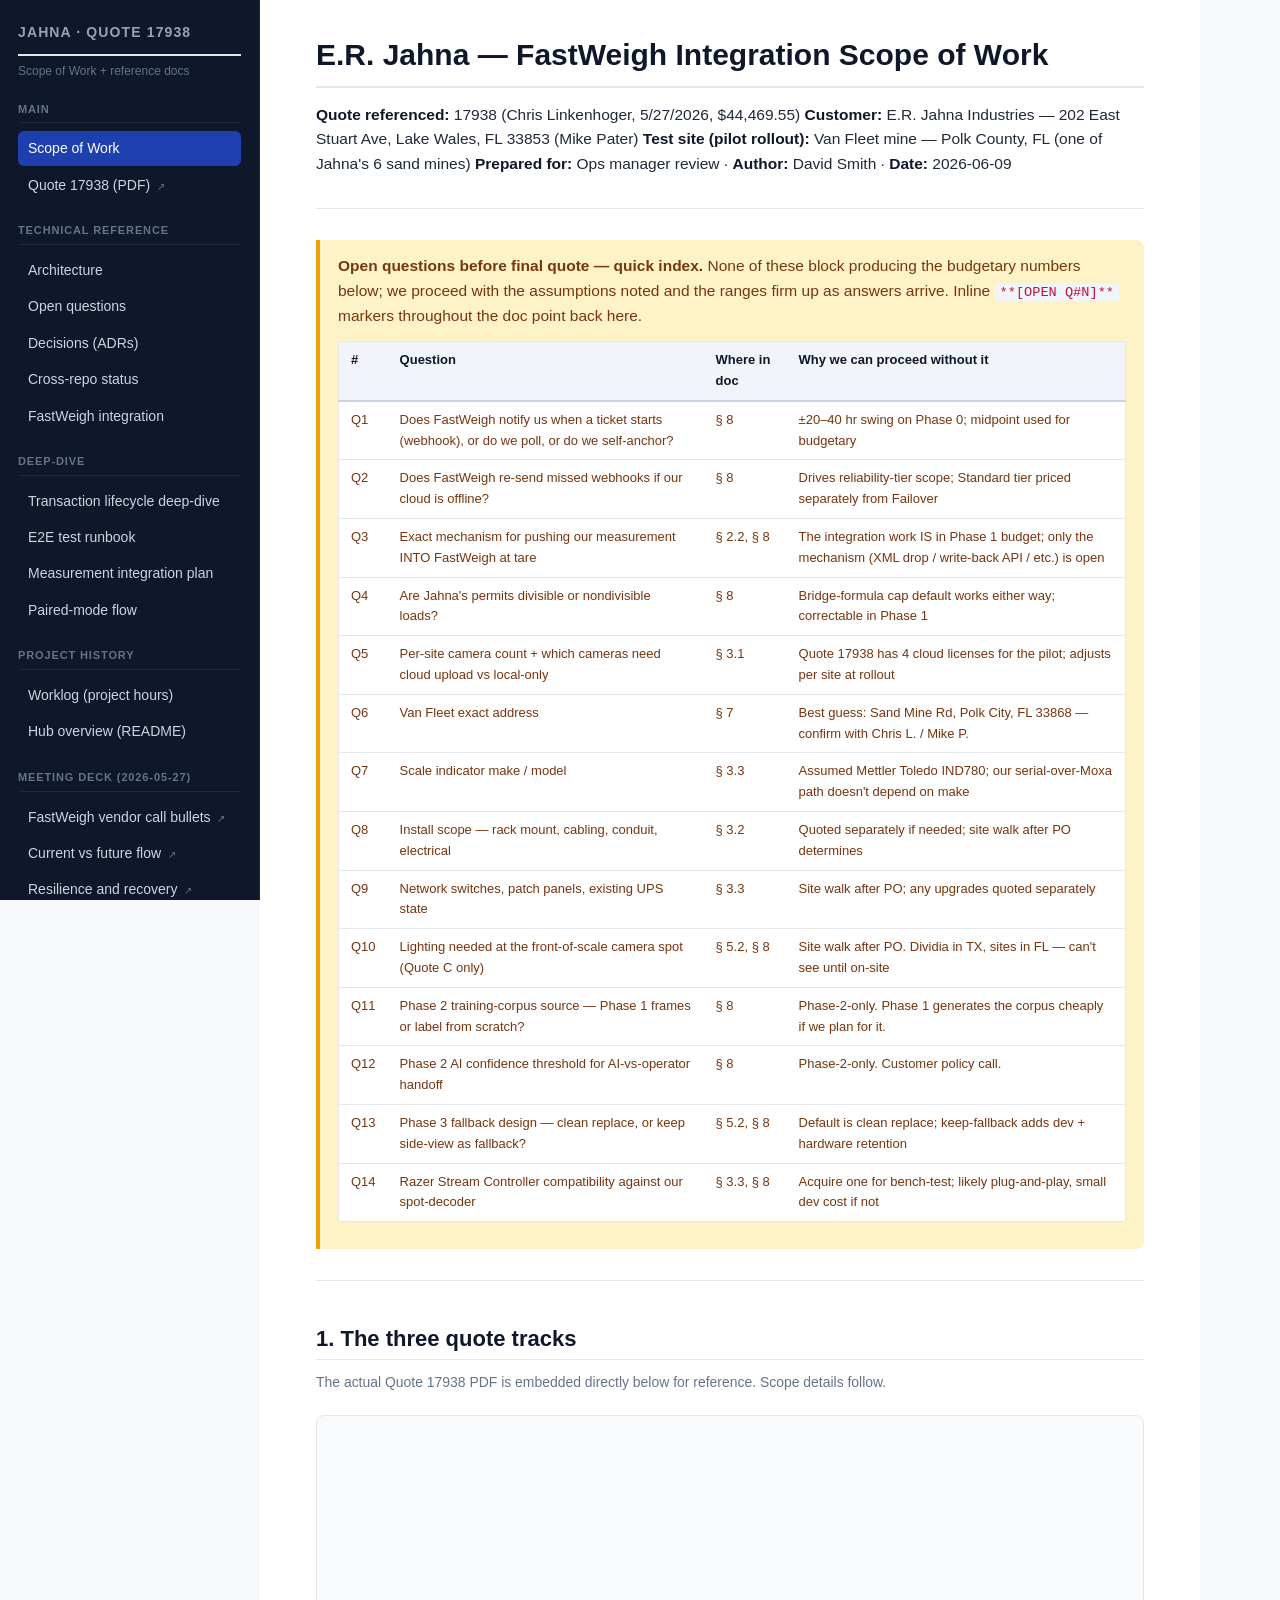
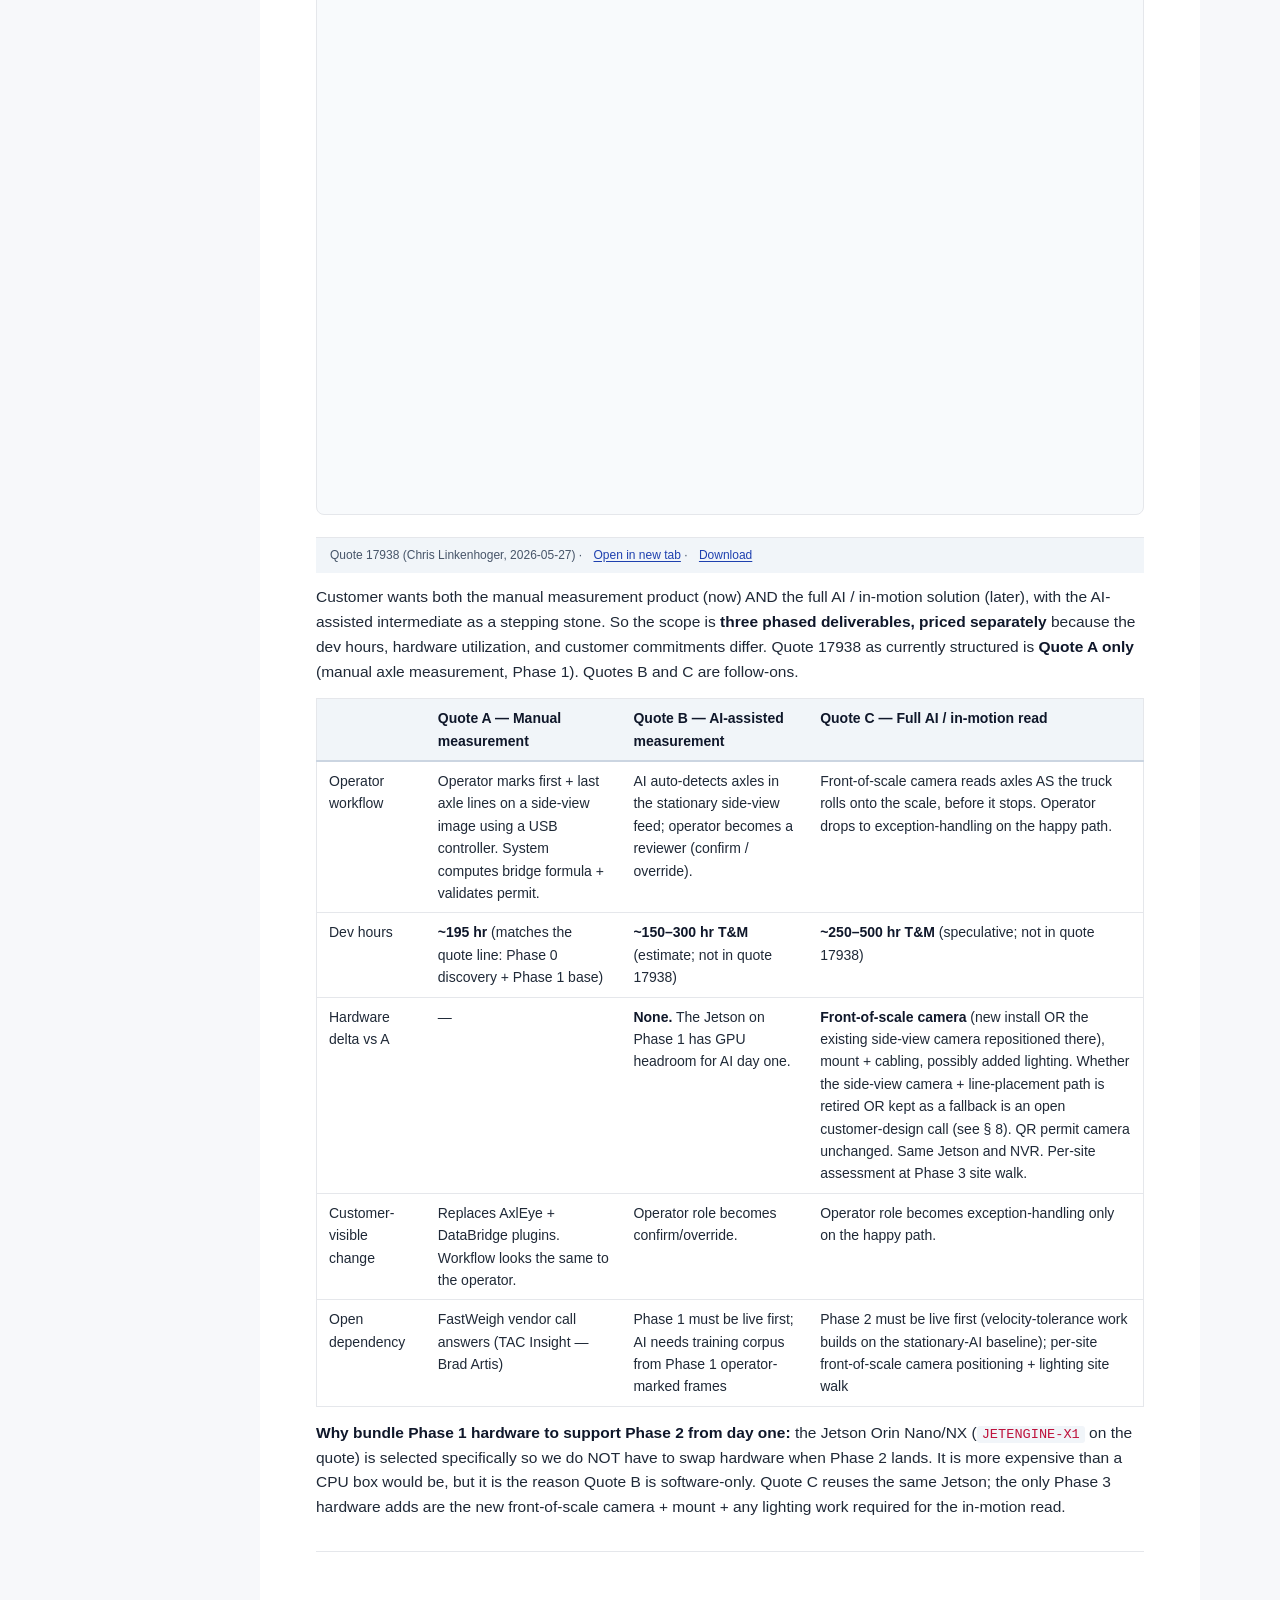
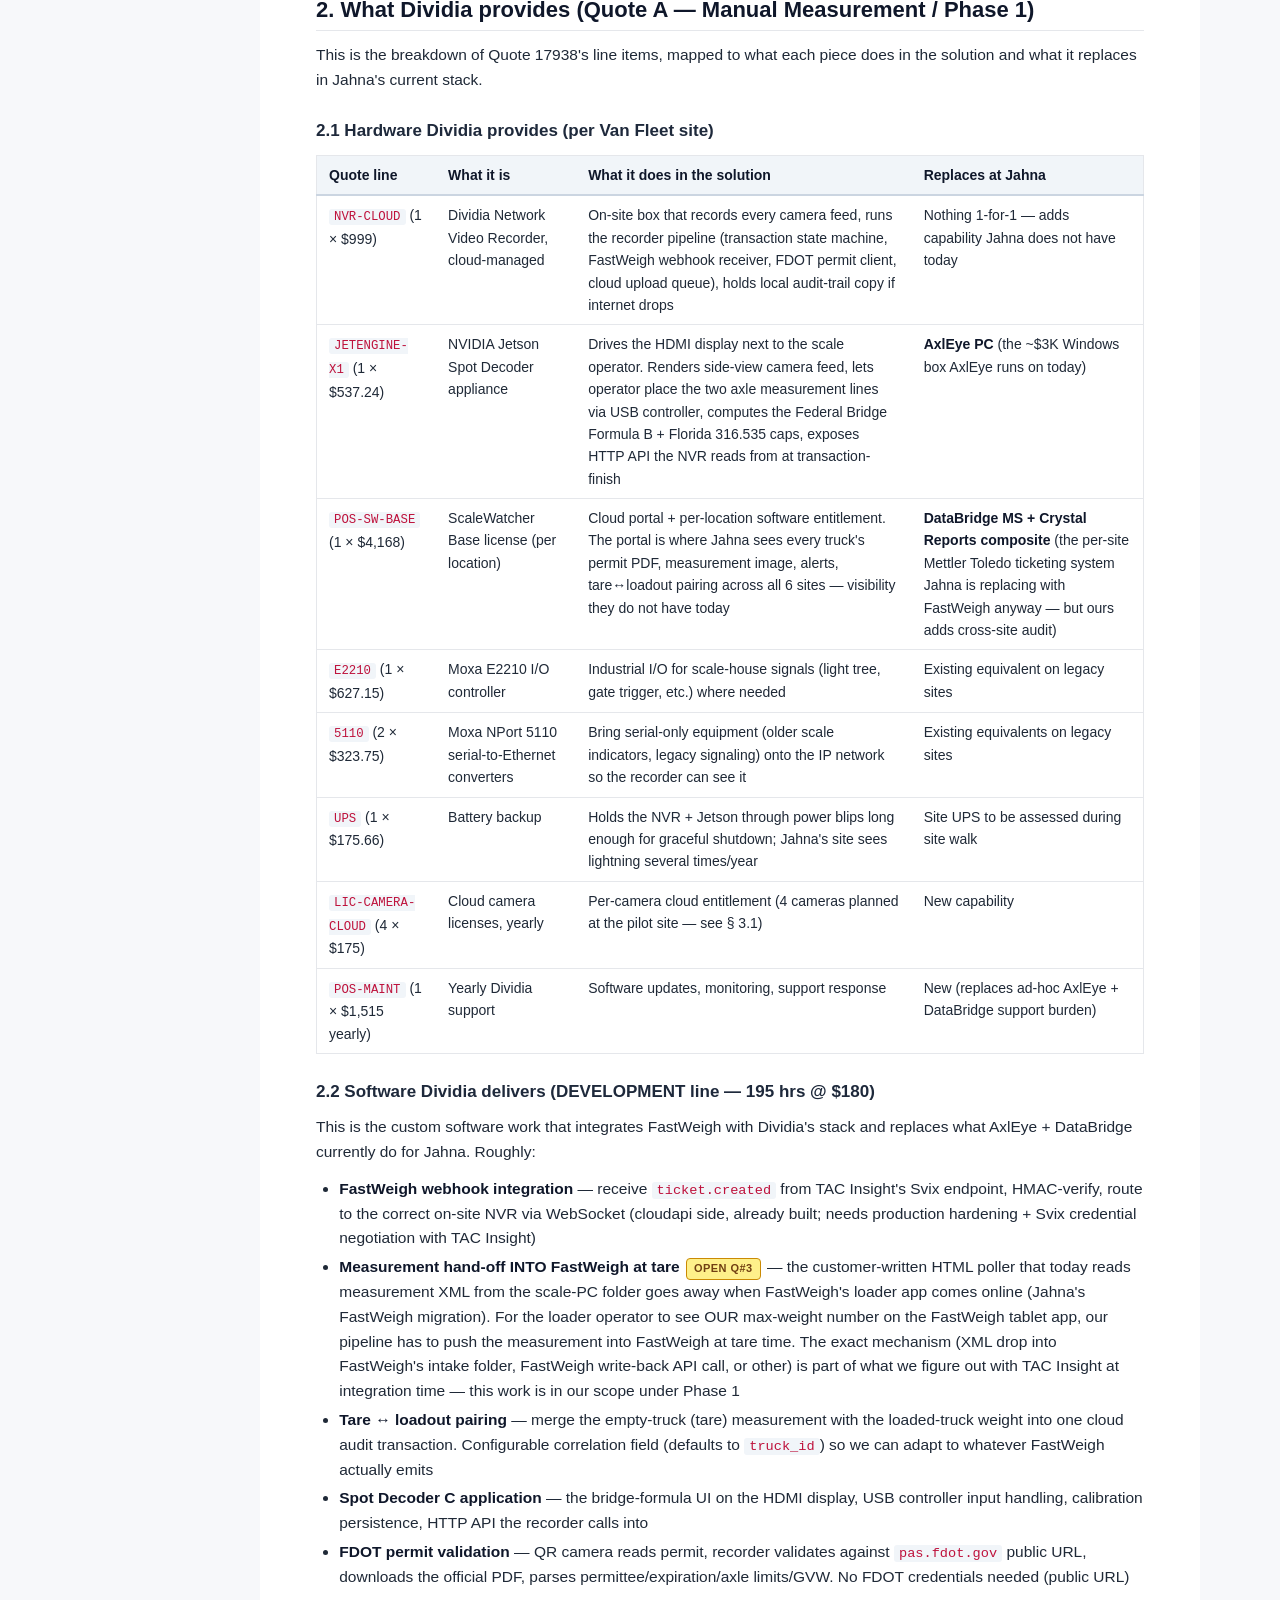
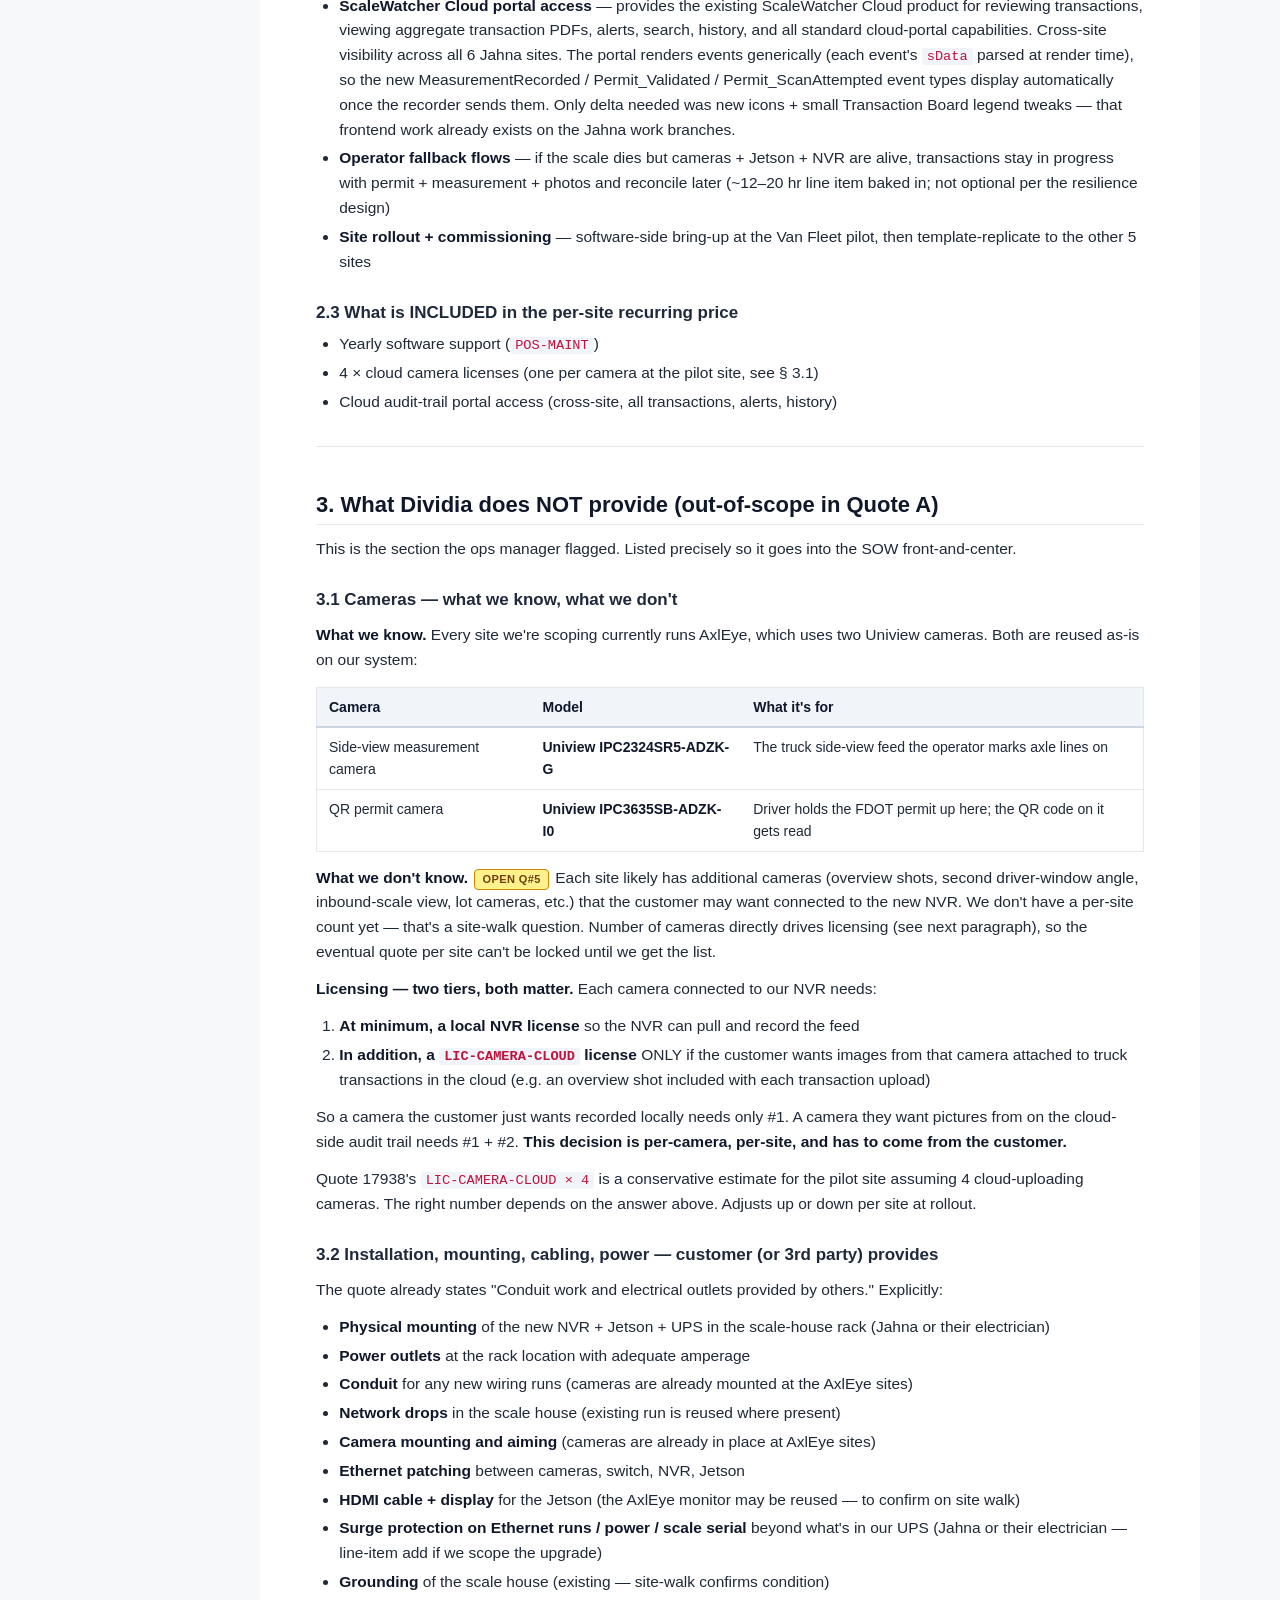
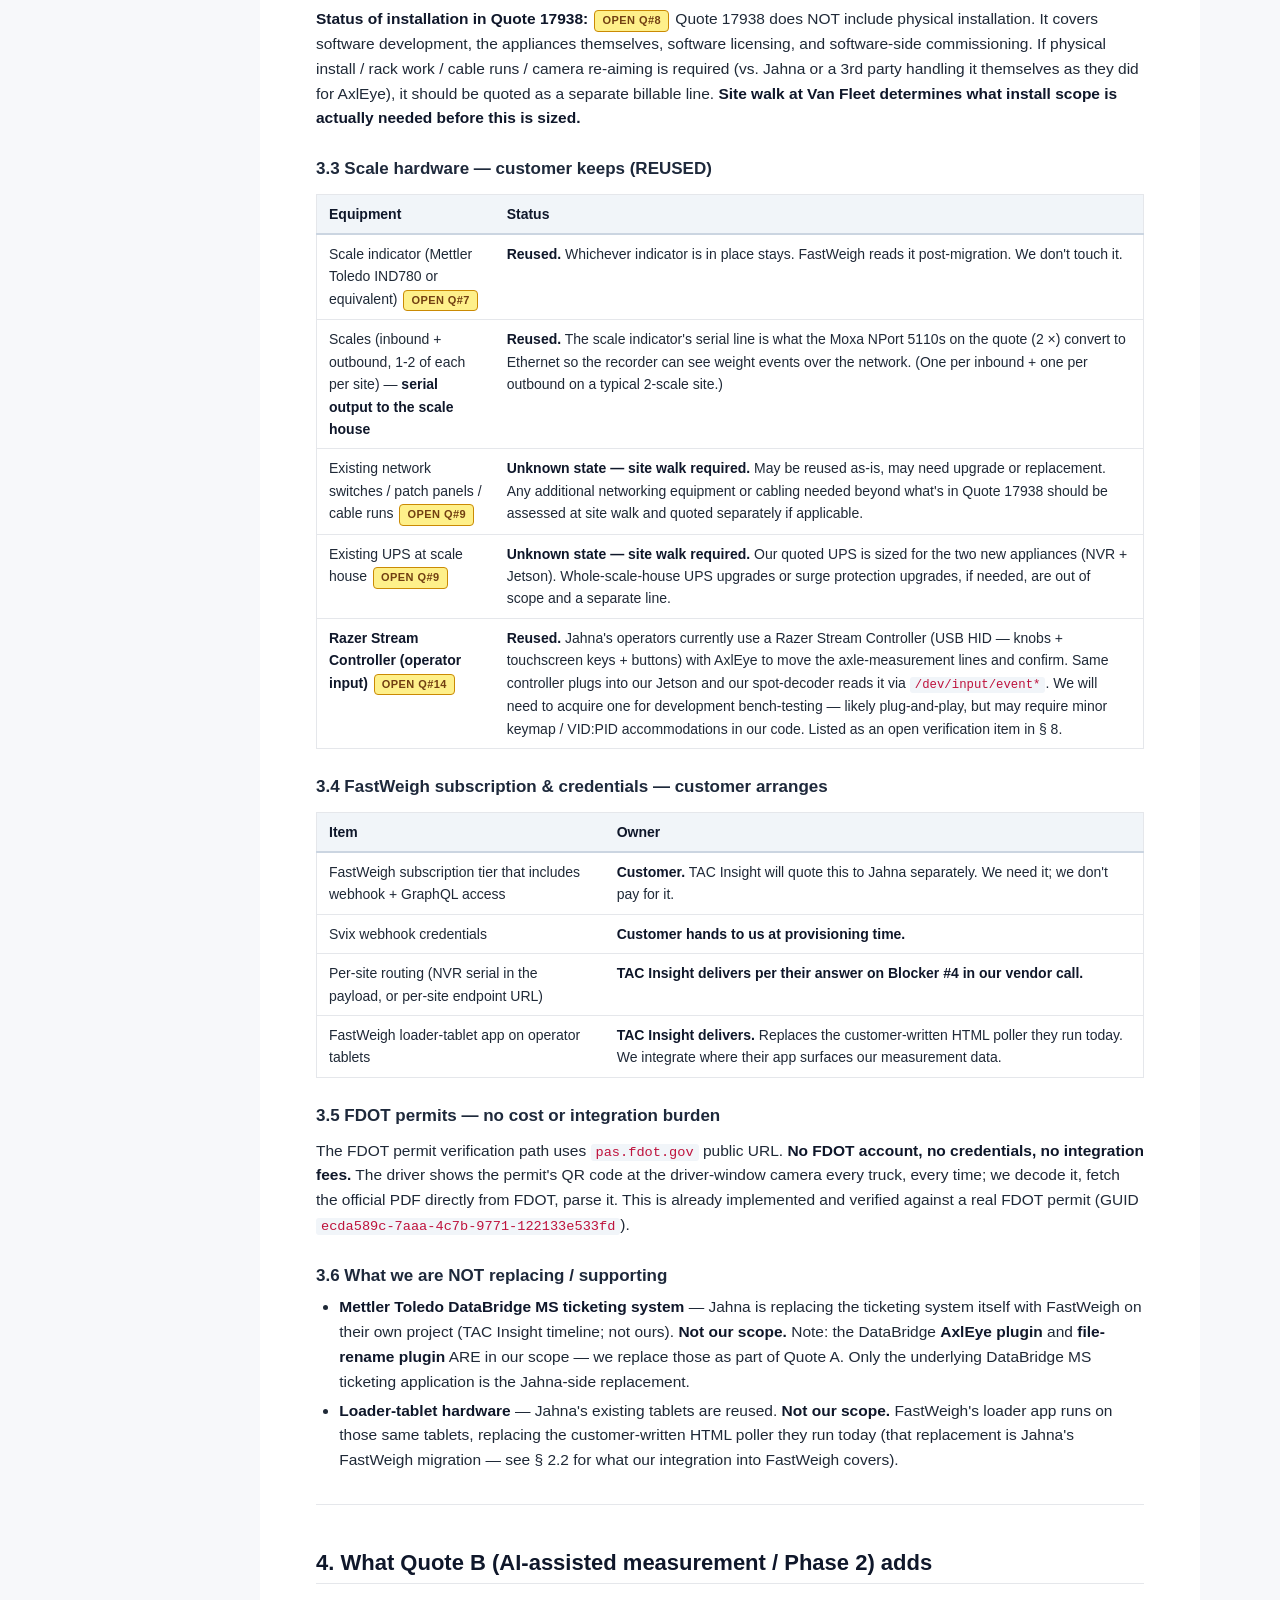
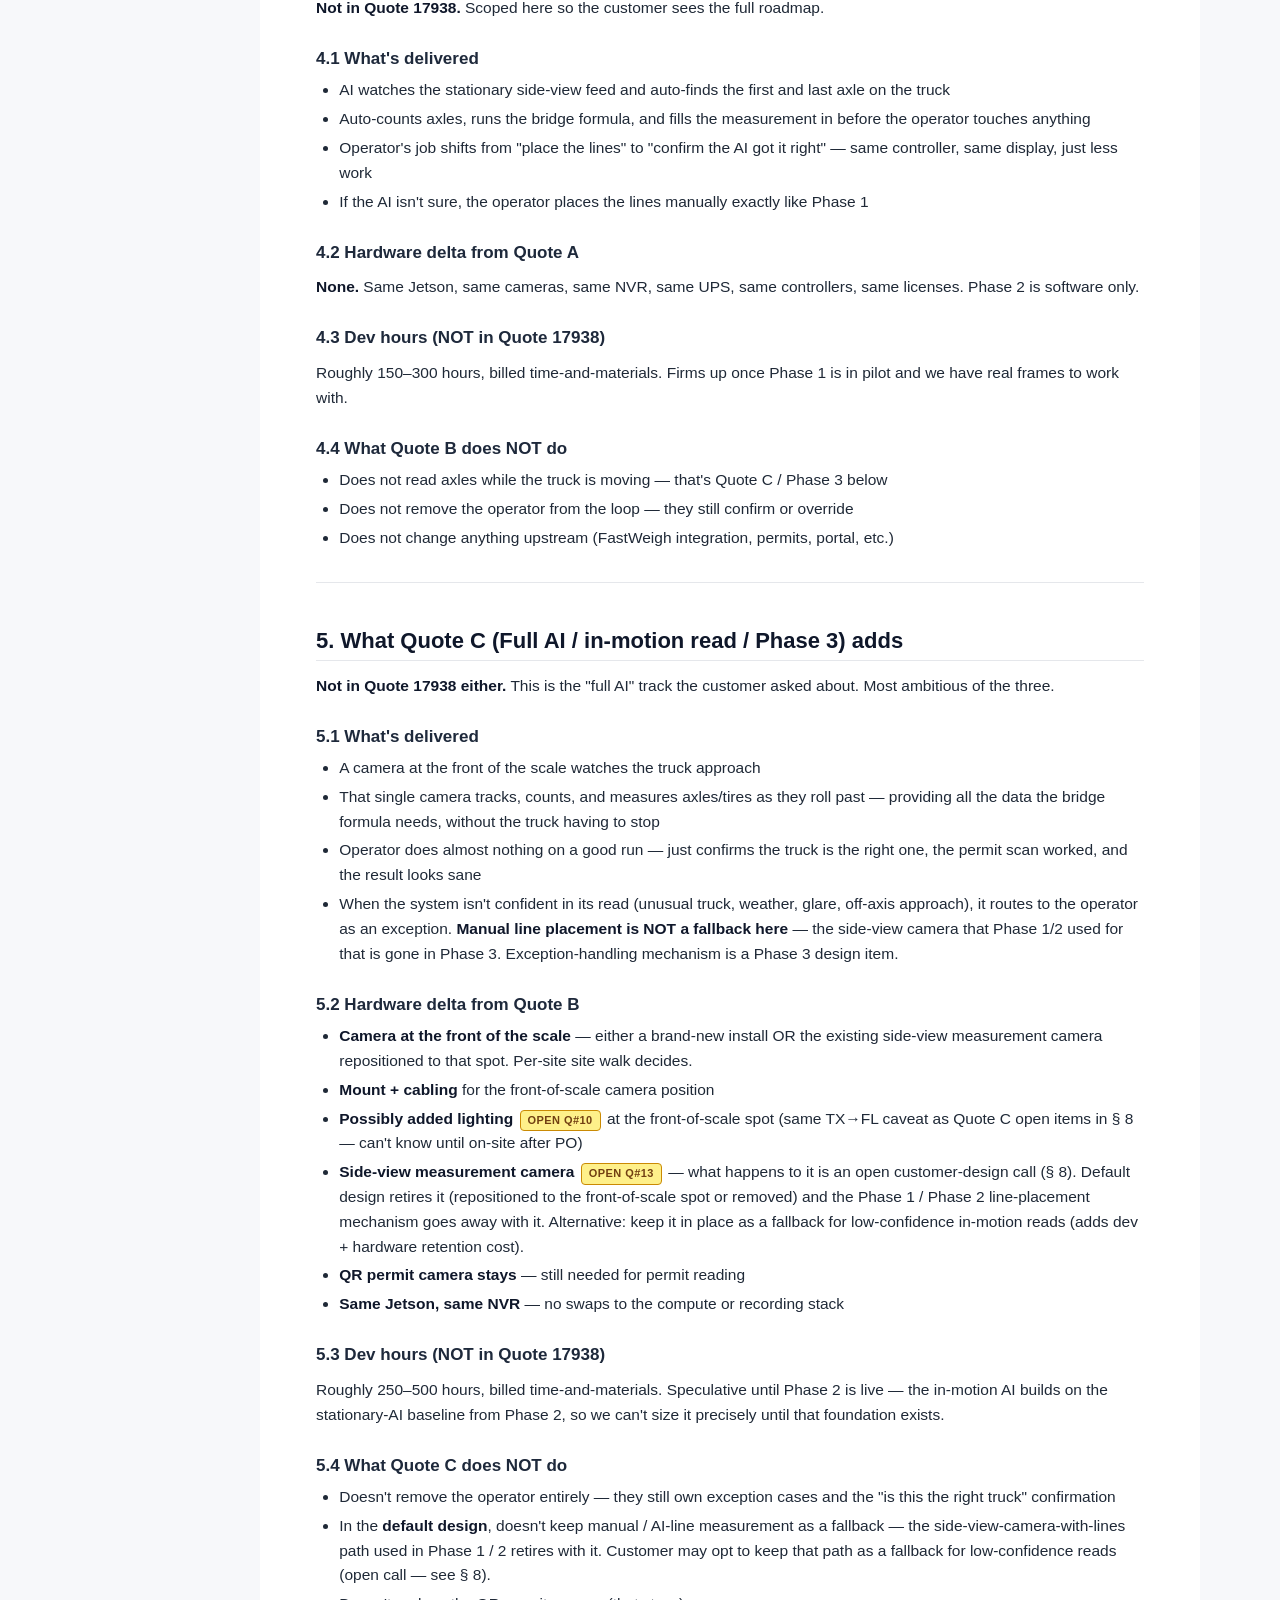
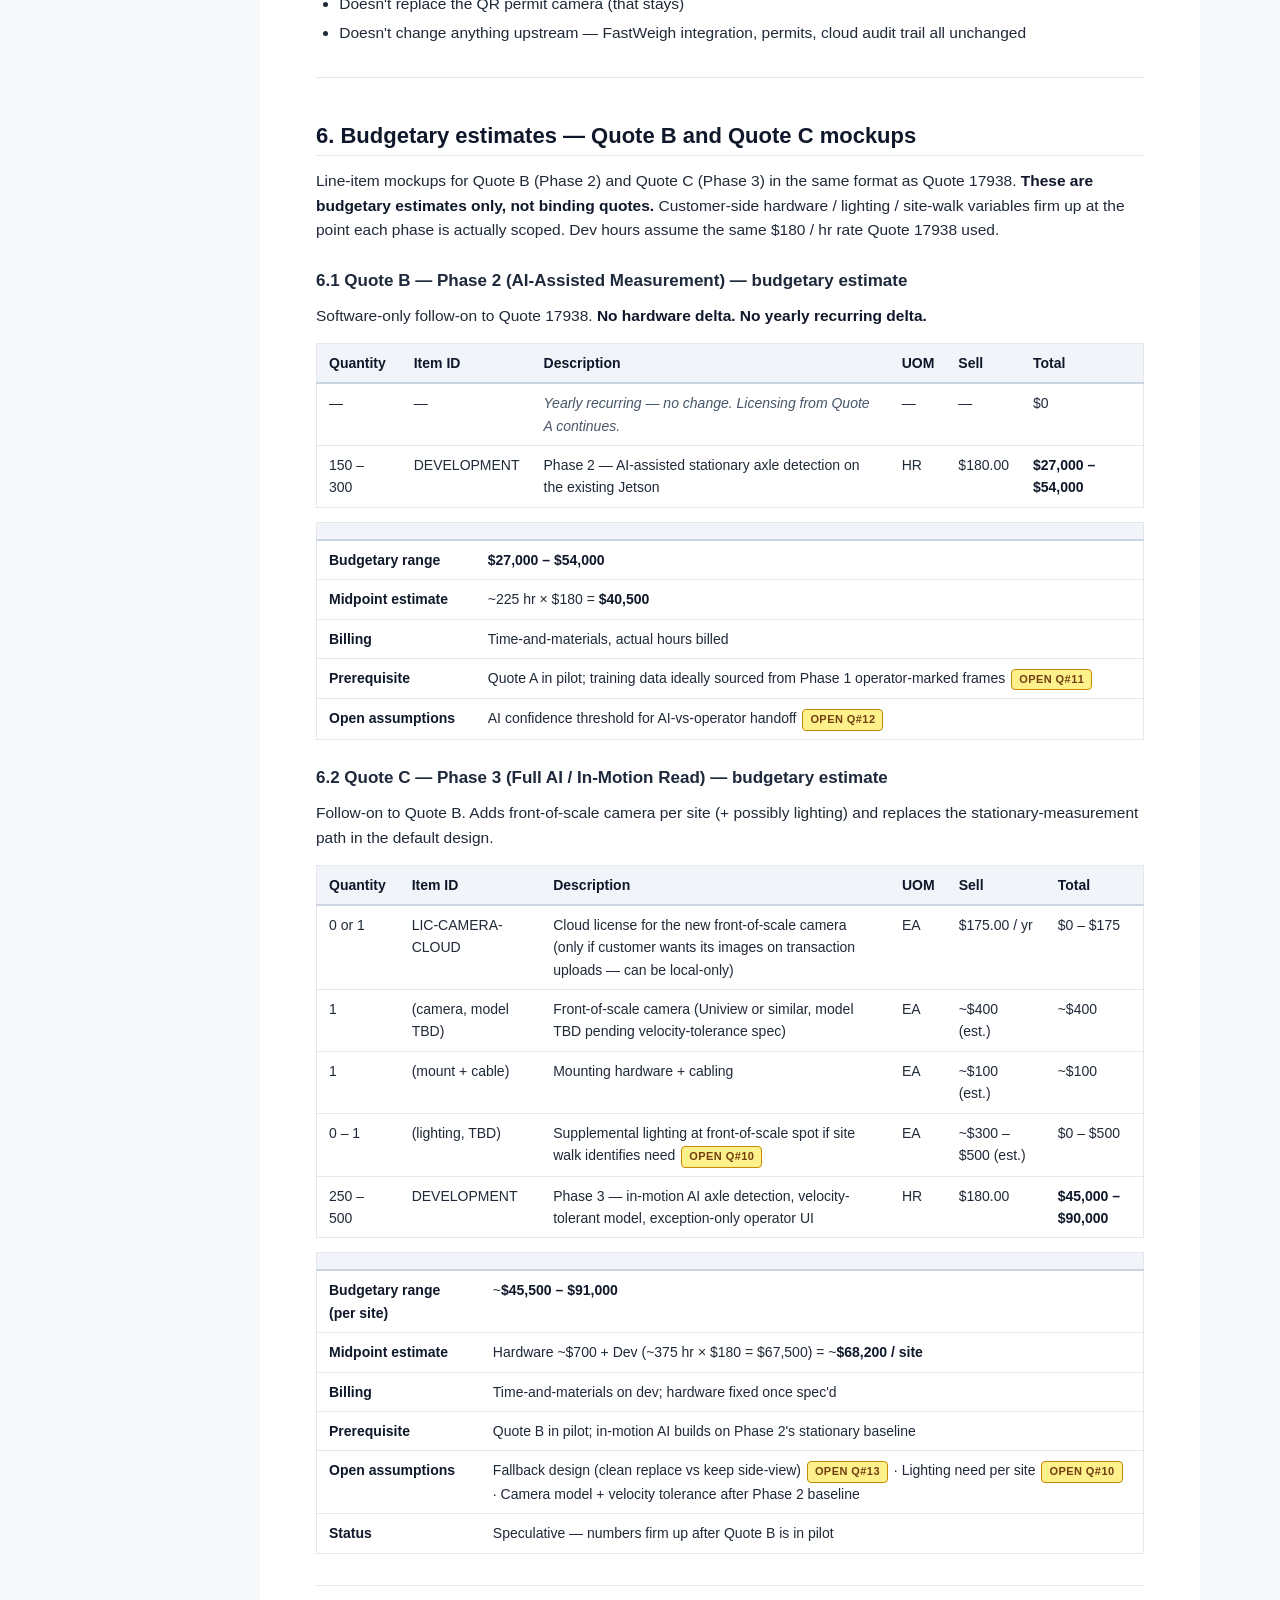
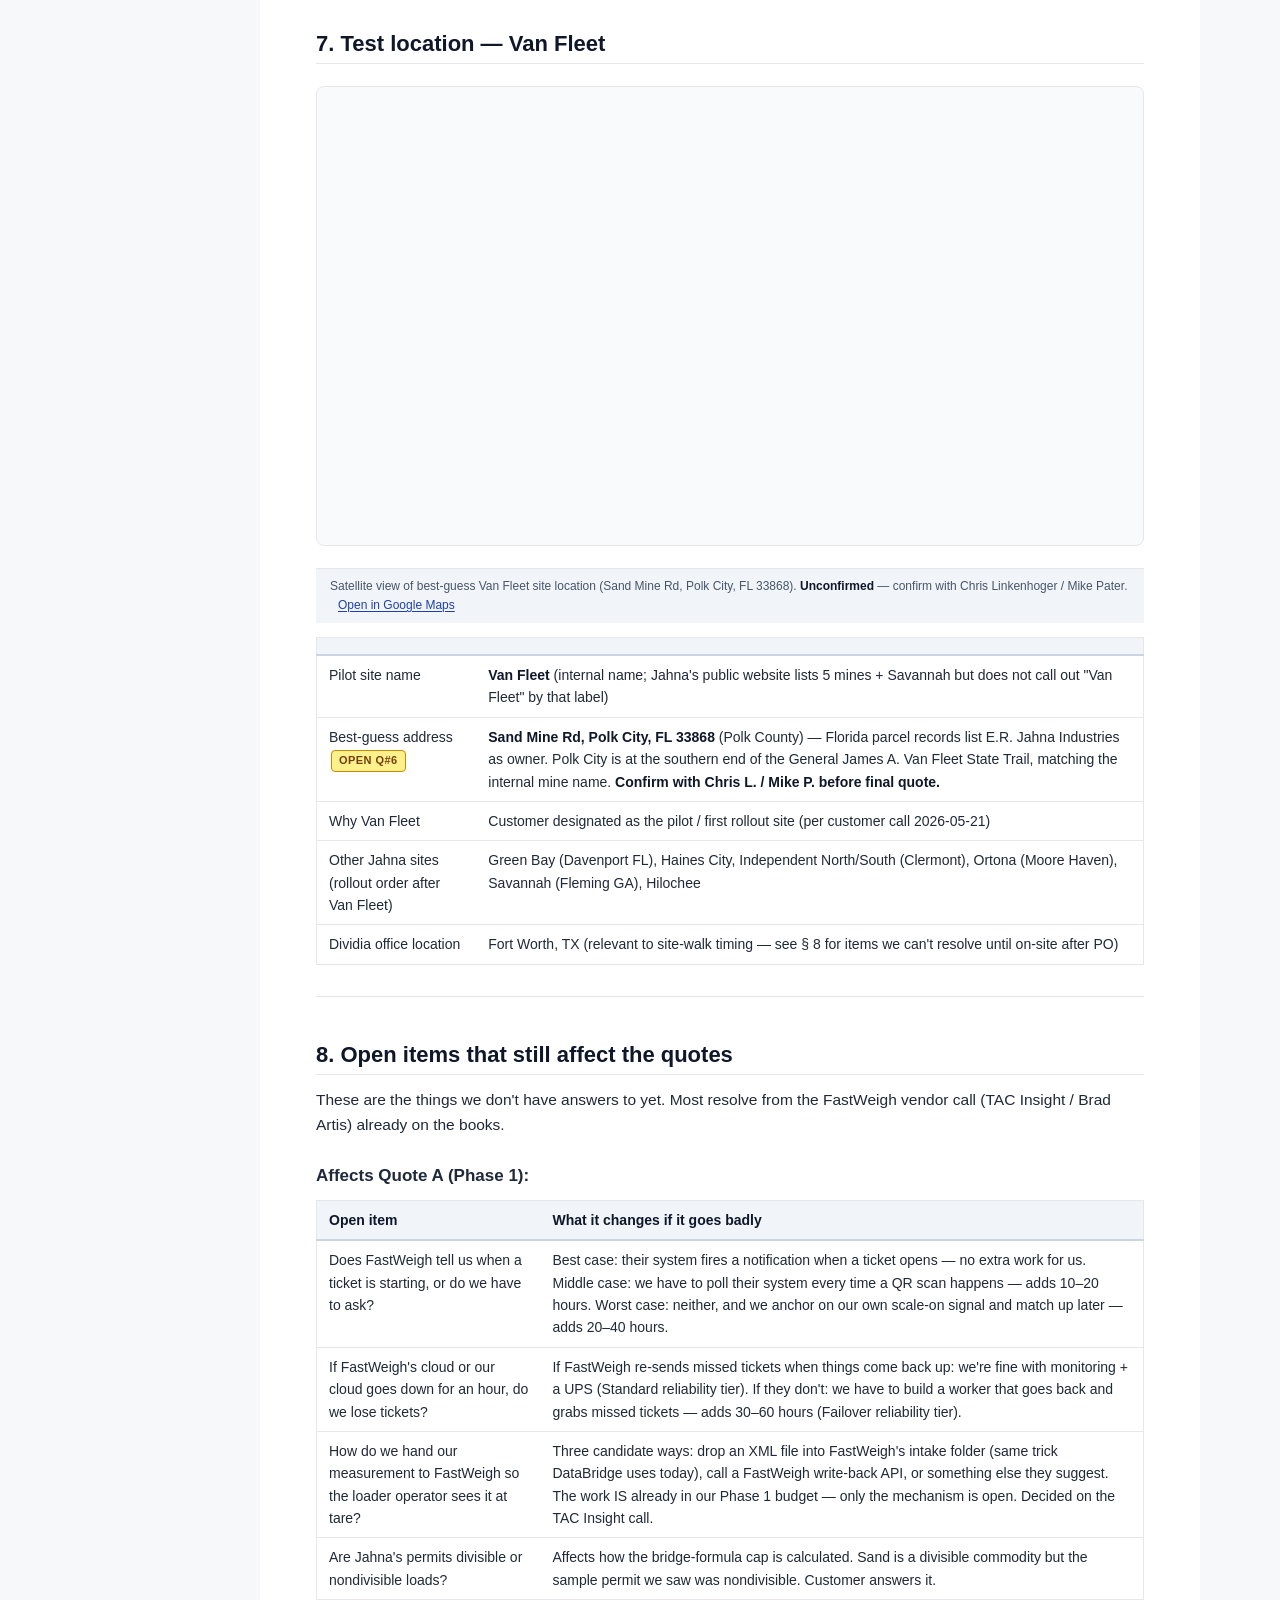
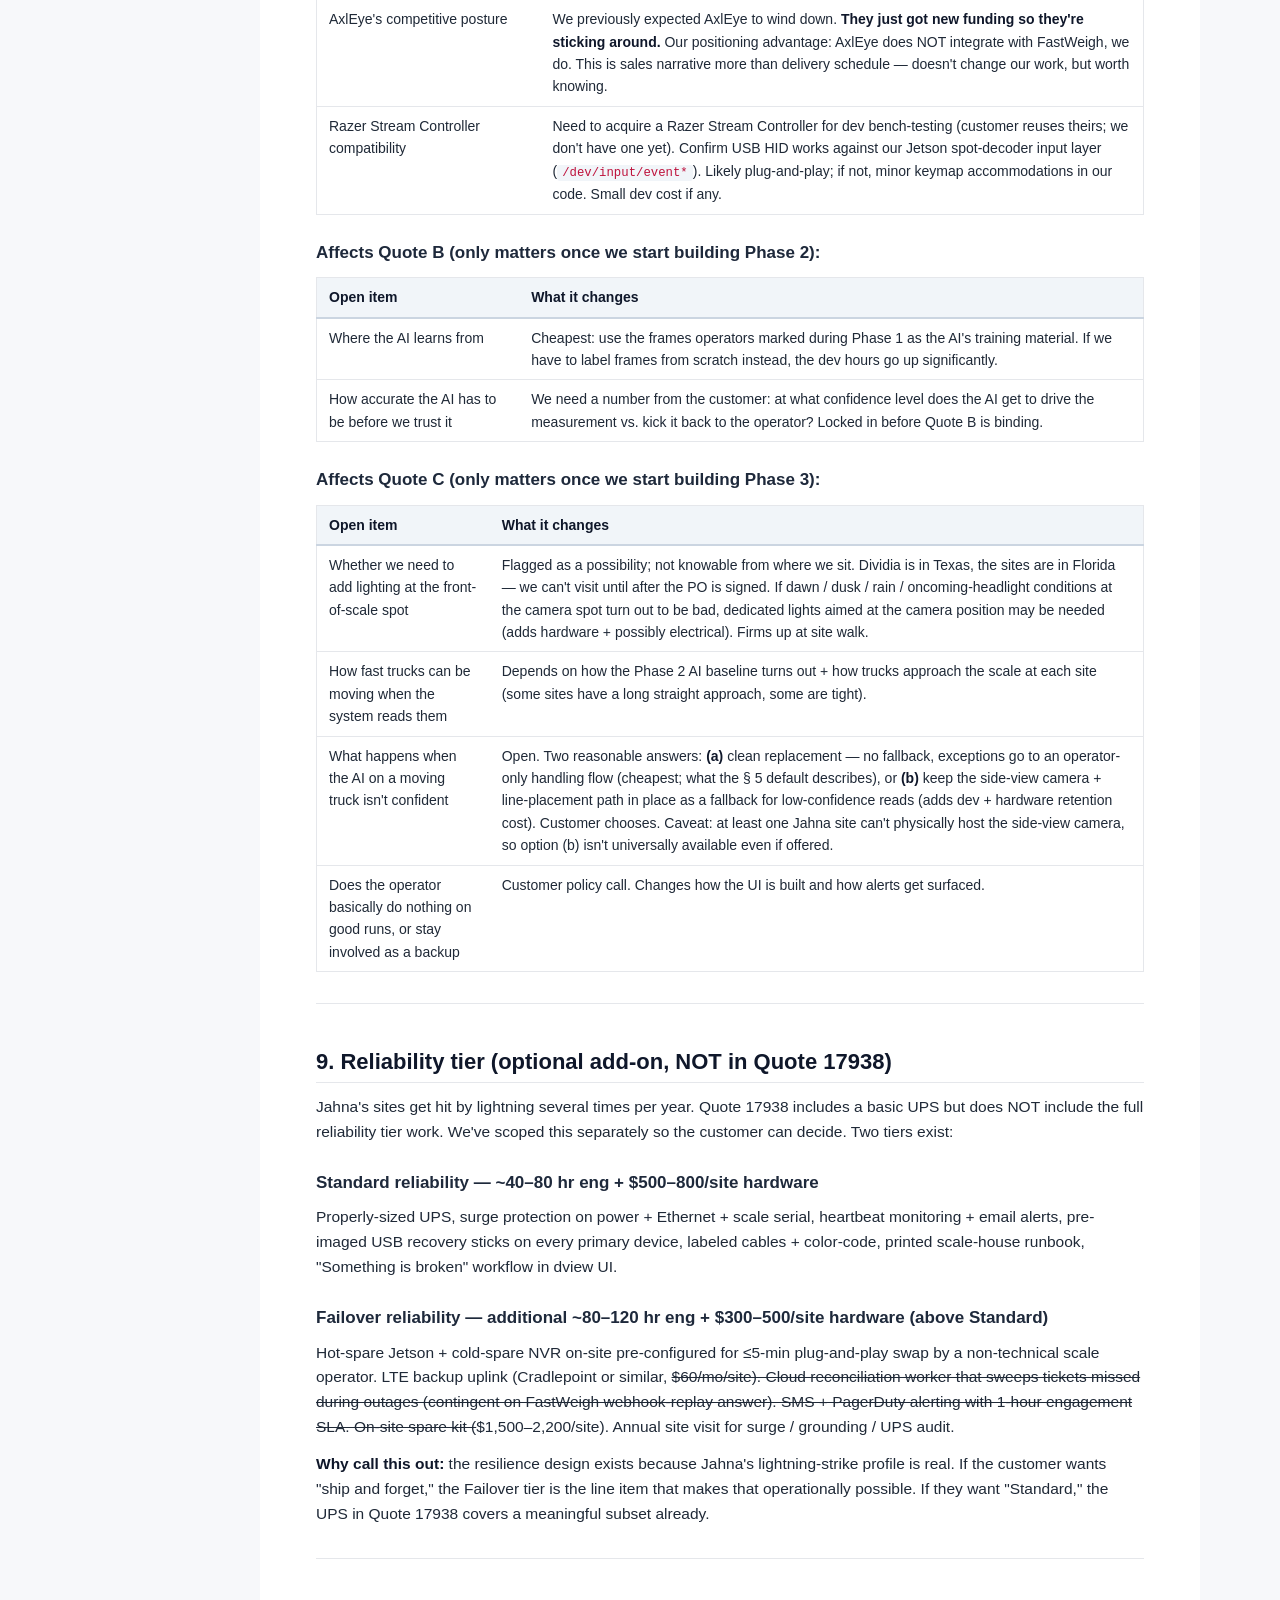
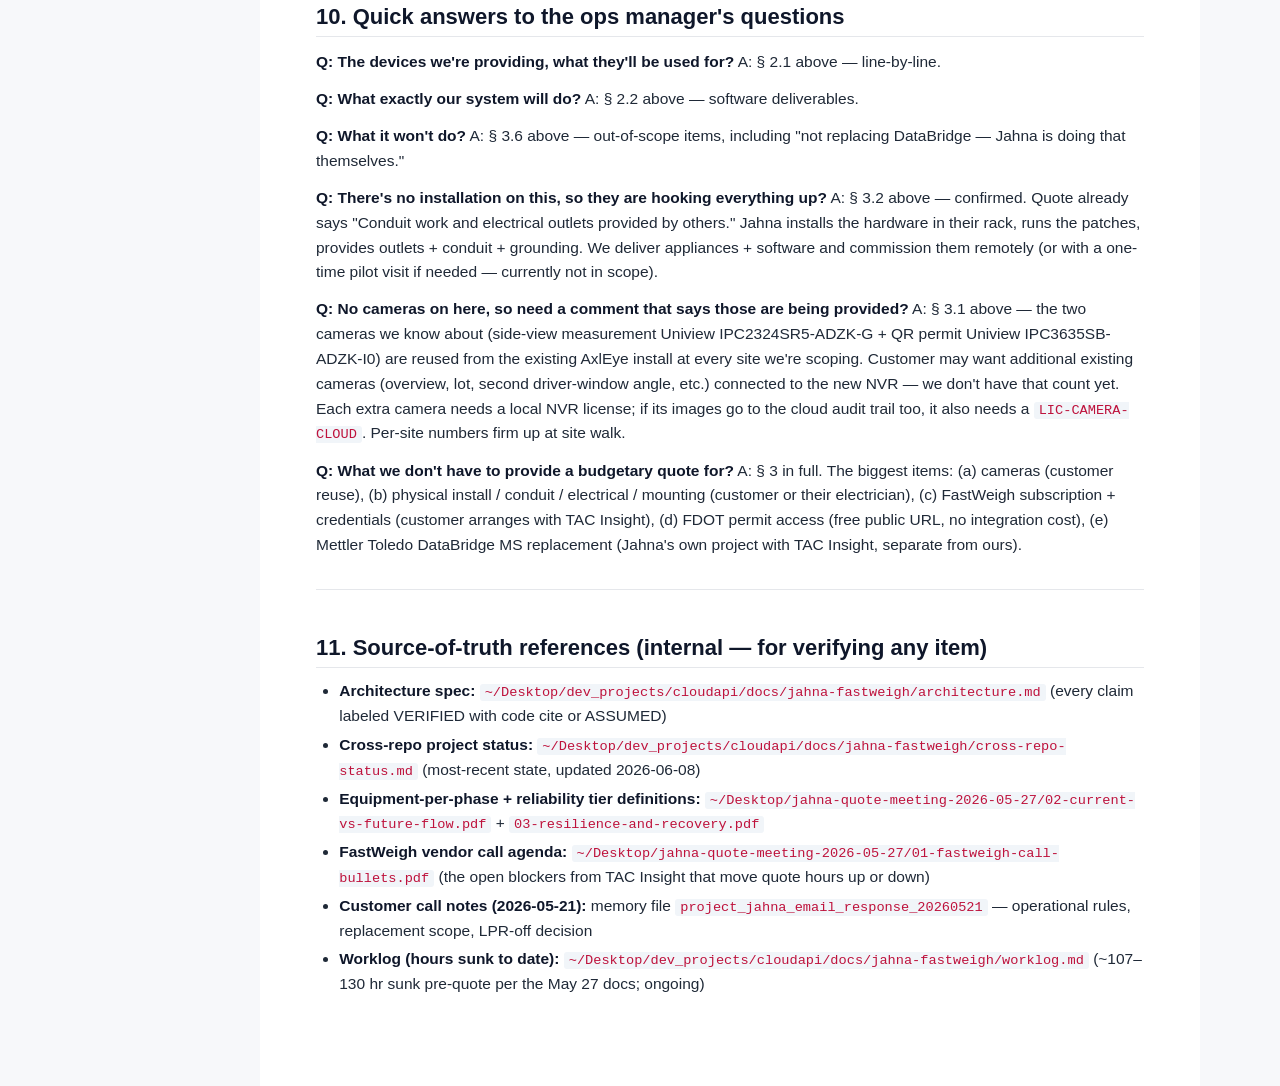
==== index.html @ 289ceb55 "Initial: Jahna Quote 17938 SOW bundle" ====
<!doctype html>
<html lang="en">
<head>
  <meta charset="utf-8">
  <meta name="viewport" content="width=device-width, initial-scale=1">
  <title>Scope of Work — Jahna Quote 17938</title>
  <link rel="stylesheet" href="assets/style.css">
</head>
<body>
<a id="top"></a>
<div class="layout">
  <aside class="sidebar">
<h1>Jahna · Quote 17938</h1>
<p class="subtitle">Scope of Work + reference docs</p>
<h2>Main</h2>
<a href="#top" class="active">Scope of Work</a>
<a href="quote-17938.pdf" target="_blank" class="external">Quote 17938 (PDF)</a>
<h2>Technical reference</h2>
<a href="docs/architecture.html" target="_blank">Architecture</a>
<a href="docs/open-questions.html" target="_blank">Open questions</a>
<a href="docs/decisions.html" target="_blank">Decisions (ADRs)</a>
<a href="docs/cross-repo-status.html" target="_blank">Cross-repo status</a>
<a href="docs/fastweigh-integration.html" target="_blank">FastWeigh integration</a>
<h2>Deep-dive</h2>
<a href="docs/transaction-lifecycle.html" target="_blank">Transaction lifecycle deep-dive</a>
<a href="docs/e2e-runbook.html" target="_blank">E2E test runbook</a>
<a href="docs/measurement-plan.html" target="_blank">Measurement integration plan</a>
<a href="docs/paired-mode-flow.html" target="_blank">Paired-mode flow</a>
<h2>Project history</h2>
<a href="docs/worklog.html" target="_blank">Worklog (project hours)</a>
<a href="docs/readme.html" target="_blank">Hub overview (README)</a>
<h2>Meeting deck (2026-05-27)</h2>
<a href="meeting/01-fastweigh-call-bullets.pdf" target="_blank" class="external">FastWeigh vendor call bullets</a>
<a href="meeting/02-current-vs-future-flow.pdf" target="_blank" class="external">Current vs future flow</a>
<a href="meeting/03-resilience-and-recovery.pdf" target="_blank" class="external">Resilience and recovery</a>
<a href="meeting/04-flow-timeline-walkthrough.pdf" target="_blank" class="external">Flow timeline walkthrough</a>
<div class="meta">
Bundle generated 2026-06-09.<br>
Author: David Smith, Dividia.<br>
Customer: E.R. Jahna Industries.
</div>
</aside>
  <main class="content">
    
    <h1>E.R. Jahna — FastWeigh Integration Scope of Work</h1>
<p><strong>Quote referenced:</strong> 17938 (Chris Linkenhoger, 5/27/2026, $44,469.55)
<strong>Customer:</strong> E.R. Jahna Industries — 202 East Stuart Ave, Lake Wales, FL 33853 (Mike Pater)
<strong>Test site (pilot rollout):</strong> Van Fleet mine — Polk County, FL (one of Jahna&#39;s 6 sand mines)
<strong>Prepared for:</strong> Ops manager review · <strong>Author:</strong> David Smith · <strong>Date:</strong> 2026-06-09</p>
<hr>
<blockquote id="open-questions-summary">
<p><strong>Open questions before final quote — quick index.</strong> None of these block producing the budgetary numbers below; we proceed with the assumptions noted and the ranges firm up as answers arrive. Inline <code>**[OPEN Q#N]**</code> markers throughout the doc point back here.</p>
<table>
<thead>
<tr>
<th>#</th>
<th>Question</th>
<th>Where in doc</th>
<th>Why we can proceed without it</th>
</tr>
</thead>
<tbody><tr>
<td>Q1</td>
<td>Does FastWeigh notify us when a ticket starts (webhook), or do we poll, or do we self-anchor?</td>
<td>§ 8</td>
<td>±20–40 hr swing on Phase 0; midpoint used for budgetary</td>
</tr>
<tr>
<td>Q2</td>
<td>Does FastWeigh re-send missed webhooks if our cloud is offline?</td>
<td>§ 8</td>
<td>Drives reliability-tier scope; Standard tier priced separately from Failover</td>
</tr>
<tr>
<td>Q3</td>
<td>Exact mechanism for pushing our measurement INTO FastWeigh at tare</td>
<td>§ 2.2, § 8</td>
<td>The integration work IS in Phase 1 budget; only the mechanism (XML drop / write-back API / etc.) is open</td>
</tr>
<tr>
<td>Q4</td>
<td>Are Jahna&#39;s permits divisible or nondivisible loads?</td>
<td>§ 8</td>
<td>Bridge-formula cap default works either way; correctable in Phase 1</td>
</tr>
<tr>
<td>Q5</td>
<td>Per-site camera count + which cameras need cloud upload vs local-only</td>
<td>§ 3.1</td>
<td>Quote 17938 has 4 cloud licenses for the pilot; adjusts per site at rollout</td>
</tr>
<tr>
<td>Q6</td>
<td>Van Fleet exact address</td>
<td>§ 7</td>
<td>Best guess: Sand Mine Rd, Polk City, FL 33868 — confirm with Chris L. / Mike P.</td>
</tr>
<tr>
<td>Q7</td>
<td>Scale indicator make / model</td>
<td>§ 3.3</td>
<td>Assumed Mettler Toledo IND780; our serial-over-Moxa path doesn&#39;t depend on make</td>
</tr>
<tr>
<td>Q8</td>
<td>Install scope — rack mount, cabling, conduit, electrical</td>
<td>§ 3.2</td>
<td>Quoted separately if needed; site walk after PO determines</td>
</tr>
<tr>
<td>Q9</td>
<td>Network switches, patch panels, existing UPS state</td>
<td>§ 3.3</td>
<td>Site walk after PO; any upgrades quoted separately</td>
</tr>
<tr>
<td>Q10</td>
<td>Lighting needed at the front-of-scale camera spot (Quote C only)</td>
<td>§ 5.2, § 8</td>
<td>Site walk after PO. Dividia in TX, sites in FL — can&#39;t see until on-site</td>
</tr>
<tr>
<td>Q11</td>
<td>Phase 2 training-corpus source — Phase 1 frames or label from scratch?</td>
<td>§ 8</td>
<td>Phase-2-only. Phase 1 generates the corpus cheaply if we plan for it.</td>
</tr>
<tr>
<td>Q12</td>
<td>Phase 2 AI confidence threshold for AI-vs-operator handoff</td>
<td>§ 8</td>
<td>Phase-2-only. Customer policy call.</td>
</tr>
<tr>
<td>Q13</td>
<td>Phase 3 fallback design — clean replace, or keep side-view as fallback?</td>
<td>§ 5.2, § 8</td>
<td>Default is clean replace; keep-fallback adds dev + hardware retention</td>
</tr>
<tr>
<td>Q14</td>
<td>Razer Stream Controller compatibility against our spot-decoder</td>
<td>§ 3.3, § 8</td>
<td>Acquire one for bench-test; likely plug-and-play, small dev cost if not</td>
</tr>
</tbody></table>
</blockquote>
<hr>
<h2>1. The three quote tracks</h2>
<p class='muted text-small'>The actual Quote 17938 PDF is embedded directly below for reference. Scope details follow.</p>

<div class="embed-wrap pdf">
  <iframe src="quote-17938.pdf" title="Quote 17938"></iframe>
</div>
<div class="embed-caption">Quote 17938 (Chris Linkenhoger, 2026-05-27) · <a href="quote-17938.pdf" target="_blank">Open in new tab</a> · <a href="quote-17938.pdf" download>Download</a></div>

<p>Customer wants both the manual measurement product (now) AND the full AI / in-motion solution (later), with the AI-assisted intermediate as a stepping stone. So the scope is <strong>three phased deliverables, priced separately</strong> because the dev hours, hardware utilization, and customer commitments differ. Quote 17938 as currently structured is <strong>Quote A only</strong> (manual axle measurement, Phase 1). Quotes B and C are follow-ons.</p>
<table>
<thead>
<tr>
<th></th>
<th>Quote A — Manual measurement</th>
<th>Quote B — AI-assisted measurement</th>
<th>Quote C — Full AI / in-motion read</th>
</tr>
</thead>
<tbody><tr>
<td>Operator workflow</td>
<td>Operator marks first + last axle lines on a side-view image using a USB controller. System computes bridge formula + validates permit.</td>
<td>AI auto-detects axles in the stationary side-view feed; operator becomes a reviewer (confirm / override).</td>
<td>Front-of-scale camera reads axles AS the truck rolls onto the scale, before it stops. Operator drops to exception-handling on the happy path.</td>
</tr>
<tr>
<td>Dev hours</td>
<td><strong>~195 hr</strong> (matches the quote line: Phase 0 discovery + Phase 1 base)</td>
<td><strong>~150–300 hr T&amp;M</strong> (estimate; not in quote 17938)</td>
<td><strong>~250–500 hr T&amp;M</strong> (speculative; not in quote 17938)</td>
</tr>
<tr>
<td>Hardware delta vs A</td>
<td>—</td>
<td><strong>None.</strong> The Jetson on Phase 1 has GPU headroom for AI day one.</td>
<td><strong>Front-of-scale camera</strong> (new install OR the existing side-view camera repositioned there), mount + cabling, possibly added lighting. Whether the side-view camera + line-placement path is retired OR kept as a fallback is an open customer-design call (see § 8). QR permit camera unchanged. Same Jetson and NVR. Per-site assessment at Phase 3 site walk.</td>
</tr>
<tr>
<td>Customer-visible change</td>
<td>Replaces AxlEye + DataBridge plugins. Workflow looks the same to the operator.</td>
<td>Operator role becomes confirm/override.</td>
<td>Operator role becomes exception-handling only on the happy path.</td>
</tr>
<tr>
<td>Open dependency</td>
<td>FastWeigh vendor call answers (TAC Insight — Brad Artis)</td>
<td>Phase 1 must be live first; AI needs training corpus from Phase 1 operator-marked frames</td>
<td>Phase 2 must be live first (velocity-tolerance work builds on the stationary-AI baseline); per-site front-of-scale camera positioning + lighting site walk</td>
</tr>
</tbody></table>
<p><strong>Why bundle Phase 1 hardware to support Phase 2 from day one:</strong> the Jetson Orin Nano/NX (<code>JETENGINE-X1</code> on the quote) is selected specifically so we do NOT have to swap hardware when Phase 2 lands. It is more expensive than a CPU box would be, but it is the reason Quote B is software-only. Quote C reuses the same Jetson; the only Phase 3 hardware adds are the new front-of-scale camera + mount + any lighting work required for the in-motion read.</p>
<hr>
<h2>2. What Dividia provides (Quote A — Manual Measurement / Phase 1)</h2>
<p>This is the breakdown of Quote 17938&#39;s line items, mapped to what each piece does in the solution and what it replaces in Jahna&#39;s current stack.</p>
<h3>2.1 Hardware Dividia provides (per Van Fleet site)</h3>
<table>
<thead>
<tr>
<th>Quote line</th>
<th>What it is</th>
<th>What it does in the solution</th>
<th>Replaces at Jahna</th>
</tr>
</thead>
<tbody><tr>
<td><code>NVR-CLOUD</code> (1 × $999)</td>
<td>Dividia Network Video Recorder, cloud-managed</td>
<td>On-site box that records every camera feed, runs the recorder pipeline (transaction state machine, FastWeigh webhook receiver, FDOT permit client, cloud upload queue), holds local audit-trail copy if internet drops</td>
<td>Nothing 1-for-1 — adds capability Jahna does not have today</td>
</tr>
<tr>
<td><code>JETENGINE-X1</code> (1 × $537.24)</td>
<td>NVIDIA Jetson Spot Decoder appliance</td>
<td>Drives the HDMI display next to the scale operator. Renders side-view camera feed, lets operator place the two axle measurement lines via USB controller, computes the Federal Bridge Formula B + Florida 316.535 caps, exposes HTTP API the NVR reads from at transaction-finish</td>
<td><strong>AxlEye PC</strong> (the ~$3K Windows box AxlEye runs on today)</td>
</tr>
<tr>
<td><code>POS-SW-BASE</code> (1 × $4,168)</td>
<td>ScaleWatcher Base license (per location)</td>
<td>Cloud portal + per-location software entitlement. The portal is where Jahna sees every truck&#39;s permit PDF, measurement image, alerts, tare↔loadout pairing across all 6 sites — visibility they do not have today</td>
<td><strong>DataBridge MS + Crystal Reports composite</strong> (the per-site Mettler Toledo ticketing system Jahna is replacing with FastWeigh anyway — but ours adds cross-site audit)</td>
</tr>
<tr>
<td><code>E2210</code> (1 × $627.15)</td>
<td>Moxa E2210 I/O controller</td>
<td>Industrial I/O for scale-house signals (light tree, gate trigger, etc.) where needed</td>
<td>Existing equivalent on legacy sites</td>
</tr>
<tr>
<td><code>5110</code> (2 × $323.75)</td>
<td>Moxa NPort 5110 serial-to-Ethernet converters</td>
<td>Bring serial-only equipment (older scale indicators, legacy signaling) onto the IP network so the recorder can see it</td>
<td>Existing equivalents on legacy sites</td>
</tr>
<tr>
<td><code>UPS</code> (1 × $175.66)</td>
<td>Battery backup</td>
<td>Holds the NVR + Jetson through power blips long enough for graceful shutdown; Jahna&#39;s site sees lightning several times/year</td>
<td>Site UPS to be assessed during site walk</td>
</tr>
<tr>
<td><code>LIC-CAMERA-CLOUD</code> (4 × $175)</td>
<td>Cloud camera licenses, yearly</td>
<td>Per-camera cloud entitlement (4 cameras planned at the pilot site — see § 3.1)</td>
<td>New capability</td>
</tr>
<tr>
<td><code>POS-MAINT</code> (1 × $1,515 yearly)</td>
<td>Yearly Dividia support</td>
<td>Software updates, monitoring, support response</td>
<td>New (replaces ad-hoc AxlEye + DataBridge support burden)</td>
</tr>
</tbody></table>
<h3>2.2 Software Dividia delivers (DEVELOPMENT line — 195 hrs @ $180)</h3>
<p>This is the custom software work that integrates FastWeigh with Dividia&#39;s stack and replaces what AxlEye + DataBridge currently do for Jahna. Roughly:</p>
<ul>
<li><strong>FastWeigh webhook integration</strong> — receive <code>ticket.created</code> from TAC Insight&#39;s Svix endpoint, HMAC-verify, route to the correct on-site NVR via WebSocket (cloudapi side, already built; needs production hardening + Svix credential negotiation with TAC Insight)</li>
<li><strong>Measurement hand-off INTO FastWeigh at tare</strong> <a class="open-marker" href="index.html#open-questions-summary" title="Open question #3 — see summary at top of SOW">OPEN Q#3</a> — the customer-written HTML poller that today reads measurement XML from the scale-PC folder goes away when FastWeigh&#39;s loader app comes online (Jahna&#39;s FastWeigh migration). For the loader operator to see OUR max-weight number on the FastWeigh tablet app, our pipeline has to push the measurement into FastWeigh at tare time. The exact mechanism (XML drop into FastWeigh&#39;s intake folder, FastWeigh write-back API call, or other) is part of what we figure out with TAC Insight at integration time — this work is in our scope under Phase 1</li>
<li><strong>Tare ↔ loadout pairing</strong> — merge the empty-truck (tare) measurement with the loaded-truck weight into one cloud audit transaction. Configurable correlation field (defaults to <code>truck_id</code>) so we can adapt to whatever FastWeigh actually emits</li>
<li><strong>Spot Decoder C application</strong> — the bridge-formula UI on the HDMI display, USB controller input handling, calibration persistence, HTTP API the recorder calls into</li>
<li><strong>FDOT permit validation</strong> — QR camera reads permit, recorder validates against <code>pas.fdot.gov</code> public URL, downloads the official PDF, parses permittee/expiration/axle limits/GVW. No FDOT credentials needed (public URL)</li>
<li><strong>ScaleWatcher Cloud portal access</strong> — provides the existing ScaleWatcher Cloud product for reviewing transactions, viewing aggregate transaction PDFs, alerts, search, history, and all standard cloud-portal capabilities. Cross-site visibility across all 6 Jahna sites. The portal renders events generically (each event&#39;s <code>sData</code> parsed at render time), so the new MeasurementRecorded / Permit_Validated / Permit_ScanAttempted event types display automatically once the recorder sends them. Only delta needed was new icons + small Transaction Board legend tweaks — that frontend work already exists on the Jahna work branches.</li>
<li><strong>Operator fallback flows</strong> — if the scale dies but cameras + Jetson + NVR are alive, transactions stay in progress with permit + measurement + photos and reconcile later (~12–20 hr line item baked in; not optional per the resilience design)</li>
<li><strong>Site rollout + commissioning</strong> — software-side bring-up at the Van Fleet pilot, then template-replicate to the other 5 sites</li>
</ul>
<h3>2.3 What is INCLUDED in the per-site recurring price</h3>
<ul>
<li>Yearly software support (<code>POS-MAINT</code>)</li>
<li>4 × cloud camera licenses (one per camera at the pilot site, see § 3.1)</li>
<li>Cloud audit-trail portal access (cross-site, all transactions, alerts, history)</li>
</ul>
<hr>
<h2>3. What Dividia does NOT provide (out-of-scope in Quote A)</h2>
<p>This is the section the ops manager flagged. Listed precisely so it goes into the SOW front-and-center.</p>
<h3>3.1 Cameras — what we know, what we don&#39;t</h3>
<p><strong>What we know.</strong> Every site we&#39;re scoping currently runs AxlEye, which uses two Uniview cameras. Both are reused as-is on our system:</p>
<table>
<thead>
<tr>
<th>Camera</th>
<th>Model</th>
<th>What it&#39;s for</th>
</tr>
</thead>
<tbody><tr>
<td>Side-view measurement camera</td>
<td><strong>Uniview IPC2324SR5-ADZK-G</strong></td>
<td>The truck side-view feed the operator marks axle lines on</td>
</tr>
<tr>
<td>QR permit camera</td>
<td><strong>Uniview IPC3635SB-ADZK-I0</strong></td>
<td>Driver holds the FDOT permit up here; the QR code on it gets read</td>
</tr>
</tbody></table>
<p><strong>What we don&#39;t know.</strong> <a class="open-marker" href="index.html#open-questions-summary" title="Open question #5 — see summary at top of SOW">OPEN Q#5</a> Each site likely has additional cameras (overview shots, second driver-window angle, inbound-scale view, lot cameras, etc.) that the customer may want connected to the new NVR. We don&#39;t have a per-site count yet — that&#39;s a site-walk question. Number of cameras directly drives licensing (see next paragraph), so the eventual quote per site can&#39;t be locked until we get the list.</p>
<p><strong>Licensing — two tiers, both matter.</strong> Each camera connected to our NVR needs:</p>
<ol>
<li><strong>At minimum, a local NVR license</strong> so the NVR can pull and record the feed</li>
<li><strong>In addition, a <code>LIC-CAMERA-CLOUD</code> license</strong> ONLY if the customer wants images from that camera attached to truck transactions in the cloud (e.g. an overview shot included with each transaction upload)</li>
</ol>
<p>So a camera the customer just wants recorded locally needs only #1. A camera they want pictures from on the cloud-side audit trail needs #1 + #2. <strong>This decision is per-camera, per-site, and has to come from the customer.</strong></p>
<p>Quote 17938&#39;s <code>LIC-CAMERA-CLOUD × 4</code> is a conservative estimate for the pilot site assuming 4 cloud-uploading cameras. The right number depends on the answer above. Adjusts up or down per site at rollout.</p>
<h3>3.2 Installation, mounting, cabling, power — customer (or 3rd party) provides</h3>
<p>The quote already states &quot;Conduit work and electrical outlets provided by others.&quot; Explicitly:</p>
<ul>
<li><strong>Physical mounting</strong> of the new NVR + Jetson + UPS in the scale-house rack (Jahna or their electrician)</li>
<li><strong>Power outlets</strong> at the rack location with adequate amperage</li>
<li><strong>Conduit</strong> for any new wiring runs (cameras are already mounted at the AxlEye sites)</li>
<li><strong>Network drops</strong> in the scale house (existing run is reused where present)</li>
<li><strong>Camera mounting and aiming</strong> (cameras are already in place at AxlEye sites)</li>
<li><strong>Ethernet patching</strong> between cameras, switch, NVR, Jetson</li>
<li><strong>HDMI cable + display</strong> for the Jetson (the AxlEye monitor may be reused — to confirm on site walk)</li>
<li><strong>Surge protection on Ethernet runs / power / scale serial</strong> beyond what&#39;s in our UPS (Jahna or their electrician — line-item add if we scope the upgrade)</li>
<li><strong>Grounding</strong> of the scale house (existing — site-walk confirms condition)</li>
</ul>
<p><strong>Status of installation in Quote 17938:</strong> <a class="open-marker" href="index.html#open-questions-summary" title="Open question #8 — see summary at top of SOW">OPEN Q#8</a> Quote 17938 does NOT include physical installation. It covers software development, the appliances themselves, software licensing, and software-side commissioning. If physical install / rack work / cable runs / camera re-aiming is required (vs. Jahna or a 3rd party handling it themselves as they did for AxlEye), it should be quoted as a separate billable line. <strong>Site walk at Van Fleet determines what install scope is actually needed before this is sized.</strong></p>
<h3>3.3 Scale hardware — customer keeps (REUSED)</h3>
<table>
<thead>
<tr>
<th>Equipment</th>
<th>Status</th>
</tr>
</thead>
<tbody><tr>
<td>Scale indicator (Mettler Toledo IND780 or equivalent) <a class="open-marker" href="index.html#open-questions-summary" title="Open question #7 — see summary at top of SOW">OPEN Q#7</a></td>
<td><strong>Reused.</strong> Whichever indicator is in place stays. FastWeigh reads it post-migration. We don&#39;t touch it.</td>
</tr>
<tr>
<td>Scales (inbound + outbound, 1-2 of each per site) — <strong>serial output to the scale house</strong></td>
<td><strong>Reused.</strong> The scale indicator&#39;s serial line is what the Moxa NPort 5110s on the quote (2 ×) convert to Ethernet so the recorder can see weight events over the network. (One per inbound + one per outbound on a typical 2-scale site.)</td>
</tr>
<tr>
<td>Existing network switches / patch panels / cable runs <a class="open-marker" href="index.html#open-questions-summary" title="Open question #9 — see summary at top of SOW">OPEN Q#9</a></td>
<td><strong>Unknown state — site walk required.</strong> May be reused as-is, may need upgrade or replacement. Any additional networking equipment or cabling needed beyond what&#39;s in Quote 17938 should be assessed at site walk and quoted separately if applicable.</td>
</tr>
<tr>
<td>Existing UPS at scale house <a class="open-marker" href="index.html#open-questions-summary" title="Open question #9 — see summary at top of SOW">OPEN Q#9</a></td>
<td><strong>Unknown state — site walk required.</strong> Our quoted UPS is sized for the two new appliances (NVR + Jetson). Whole-scale-house UPS upgrades or surge protection upgrades, if needed, are out of scope and a separate line.</td>
</tr>
<tr>
<td><strong>Razer Stream Controller (operator input)</strong> <a class="open-marker" href="index.html#open-questions-summary" title="Open question #14 — see summary at top of SOW">OPEN Q#14</a></td>
<td><strong>Reused.</strong> Jahna&#39;s operators currently use a Razer Stream Controller (USB HID — knobs + touchscreen keys + buttons) with AxlEye to move the axle-measurement lines and confirm. Same controller plugs into our Jetson and our spot-decoder reads it via <code>/dev/input/event*</code>. We will need to acquire one for development bench-testing — likely plug-and-play, but may require minor keymap / VID:PID accommodations in our code. Listed as an open verification item in § 8.</td>
</tr>
</tbody></table>
<h3>3.4 FastWeigh subscription &amp; credentials — customer arranges</h3>
<table>
<thead>
<tr>
<th>Item</th>
<th>Owner</th>
</tr>
</thead>
<tbody><tr>
<td>FastWeigh subscription tier that includes webhook + GraphQL access</td>
<td><strong>Customer.</strong> TAC Insight will quote this to Jahna separately. We need it; we don&#39;t pay for it.</td>
</tr>
<tr>
<td>Svix webhook credentials</td>
<td><strong>Customer hands to us at provisioning time.</strong></td>
</tr>
<tr>
<td>Per-site routing (NVR serial in the payload, or per-site endpoint URL)</td>
<td><strong>TAC Insight delivers per their answer on Blocker #4 in our vendor call.</strong></td>
</tr>
<tr>
<td>FastWeigh loader-tablet app on operator tablets</td>
<td><strong>TAC Insight delivers.</strong> Replaces the customer-written HTML poller they run today. We integrate where their app surfaces our measurement data.</td>
</tr>
</tbody></table>
<h3>3.5 FDOT permits — no cost or integration burden</h3>
<p>The FDOT permit verification path uses <code>pas.fdot.gov</code> public URL. <strong>No FDOT account, no credentials, no integration fees.</strong> The driver shows the permit&#39;s QR code at the driver-window camera every truck, every time; we decode it, fetch the official PDF directly from FDOT, parse it. This is already implemented and verified against a real FDOT permit (GUID <code>ecda589c-7aaa-4c7b-9771-122133e533fd</code>).</p>
<h3>3.6 What we are NOT replacing / supporting</h3>
<ul>
<li><strong>Mettler Toledo DataBridge MS ticketing system</strong> — Jahna is replacing the ticketing system itself with FastWeigh on their own project (TAC Insight timeline; not ours). <strong>Not our scope.</strong> Note: the DataBridge <strong>AxlEye plugin</strong> and <strong>file-rename plugin</strong> ARE in our scope — we replace those as part of Quote A. Only the underlying DataBridge MS ticketing application is the Jahna-side replacement.</li>
<li><strong>Loader-tablet hardware</strong> — Jahna&#39;s existing tablets are reused. <strong>Not our scope.</strong> FastWeigh&#39;s loader app runs on those same tablets, replacing the customer-written HTML poller they run today (that replacement is Jahna&#39;s FastWeigh migration — see § 2.2 for what our integration into FastWeigh covers).</li>
</ul>
<hr>
<h2>4. What Quote B (AI-assisted measurement / Phase 2) adds</h2>
<p><strong>Not in Quote 17938.</strong> Scoped here so the customer sees the full roadmap.</p>
<h3>4.1 What&#39;s delivered</h3>
<ul>
<li>AI watches the stationary side-view feed and auto-finds the first and last axle on the truck</li>
<li>Auto-counts axles, runs the bridge formula, and fills the measurement in before the operator touches anything</li>
<li>Operator&#39;s job shifts from &quot;place the lines&quot; to &quot;confirm the AI got it right&quot; — same controller, same display, just less work</li>
<li>If the AI isn&#39;t sure, the operator places the lines manually exactly like Phase 1</li>
</ul>
<h3>4.2 Hardware delta from Quote A</h3>
<p><strong>None.</strong> Same Jetson, same cameras, same NVR, same UPS, same controllers, same licenses. Phase 2 is software only.</p>
<h3>4.3 Dev hours (NOT in Quote 17938)</h3>
<p>Roughly 150–300 hours, billed time-and-materials. Firms up once Phase 1 is in pilot and we have real frames to work with.</p>
<h3>4.4 What Quote B does NOT do</h3>
<ul>
<li>Does not read axles while the truck is moving — that&#39;s Quote C / Phase 3 below</li>
<li>Does not remove the operator from the loop — they still confirm or override</li>
<li>Does not change anything upstream (FastWeigh integration, permits, portal, etc.)</li>
</ul>
<hr>
<h2>5. What Quote C (Full AI / in-motion read / Phase 3) adds</h2>
<p><strong>Not in Quote 17938 either.</strong> This is the &quot;full AI&quot; track the customer asked about. Most ambitious of the three.</p>
<h3>5.1 What&#39;s delivered</h3>
<ul>
<li>A camera at the front of the scale watches the truck approach</li>
<li>That single camera tracks, counts, and measures axles/tires as they roll past — providing all the data the bridge formula needs, without the truck having to stop</li>
<li>Operator does almost nothing on a good run — just confirms the truck is the right one, the permit scan worked, and the result looks sane</li>
<li>When the system isn&#39;t confident in its read (unusual truck, weather, glare, off-axis approach), it routes to the operator as an exception. <strong>Manual line placement is NOT a fallback here</strong> — the side-view camera that Phase 1/2 used for that is gone in Phase 3. Exception-handling mechanism is a Phase 3 design item.</li>
</ul>
<h3>5.2 Hardware delta from Quote B</h3>
<ul>
<li><strong>Camera at the front of the scale</strong> — either a brand-new install OR the existing side-view measurement camera repositioned to that spot. Per-site site walk decides.</li>
<li><strong>Mount + cabling</strong> for the front-of-scale camera position</li>
<li><strong>Possibly added lighting</strong> <a class="open-marker" href="index.html#open-questions-summary" title="Open question #10 — see summary at top of SOW">OPEN Q#10</a> at the front-of-scale spot (same TX→FL caveat as Quote C open items in § 8 — can&#39;t know until on-site after PO)</li>
<li><strong>Side-view measurement camera</strong> <a class="open-marker" href="index.html#open-questions-summary" title="Open question #13 — see summary at top of SOW">OPEN Q#13</a> — what happens to it is an open customer-design call (§ 8). Default design retires it (repositioned to the front-of-scale spot or removed) and the Phase 1 / Phase 2 line-placement mechanism goes away with it. Alternative: keep it in place as a fallback for low-confidence in-motion reads (adds dev + hardware retention cost).</li>
<li><strong>QR permit camera stays</strong> — still needed for permit reading</li>
<li><strong>Same Jetson, same NVR</strong> — no swaps to the compute or recording stack</li>
</ul>
<h3>5.3 Dev hours (NOT in Quote 17938)</h3>
<p>Roughly 250–500 hours, billed time-and-materials. Speculative until Phase 2 is live — the in-motion AI builds on the stationary-AI baseline from Phase 2, so we can&#39;t size it precisely until that foundation exists.</p>
<h3>5.4 What Quote C does NOT do</h3>
<ul>
<li>Doesn&#39;t remove the operator entirely — they still own exception cases and the &quot;is this the right truck&quot; confirmation</li>
<li>In the <strong>default design</strong>, doesn&#39;t keep manual / AI-line measurement as a fallback — the side-view-camera-with-lines path used in Phase 1 / 2 retires with it. Customer may opt to keep that path as a fallback for low-confidence reads (open call — see § 8).</li>
<li>Doesn&#39;t replace the QR permit camera (that stays)</li>
<li>Doesn&#39;t change anything upstream — FastWeigh integration, permits, cloud audit trail all unchanged</li>
</ul>
<hr>
<h2>6. Budgetary estimates — Quote B and Quote C mockups</h2>
<p>Line-item mockups for Quote B (Phase 2) and Quote C (Phase 3) in the same format as Quote 17938. <strong>These are budgetary estimates only, not binding quotes.</strong> Customer-side hardware / lighting / site-walk variables firm up at the point each phase is actually scoped. Dev hours assume the same $180 / hr rate Quote 17938 used.</p>
<h3>6.1 Quote B — Phase 2 (AI-Assisted Measurement) — budgetary estimate</h3>
<p>Software-only follow-on to Quote 17938. <strong>No hardware delta. No yearly recurring delta.</strong></p>
<table>
<thead>
<tr>
<th>Quantity</th>
<th>Item ID</th>
<th>Description</th>
<th>UOM</th>
<th>Sell</th>
<th>Total</th>
</tr>
</thead>
<tbody><tr>
<td>—</td>
<td>—</td>
<td><em>Yearly recurring — no change. Licensing from Quote A continues.</em></td>
<td>—</td>
<td>—</td>
<td>$0</td>
</tr>
<tr>
<td>150 – 300</td>
<td>DEVELOPMENT</td>
<td>Phase 2 — AI-assisted stationary axle detection on the existing Jetson</td>
<td>HR</td>
<td>$180.00</td>
<td><strong>$27,000 – $54,000</strong></td>
</tr>
</tbody></table>
<table>
<thead>
<tr>
<th></th>
<th></th>
</tr>
</thead>
<tbody><tr>
<td><strong>Budgetary range</strong></td>
<td><strong>$27,000 – $54,000</strong></td>
</tr>
<tr>
<td><strong>Midpoint estimate</strong></td>
<td>~225 hr × $180 = <strong>$40,500</strong></td>
</tr>
<tr>
<td><strong>Billing</strong></td>
<td>Time-and-materials, actual hours billed</td>
</tr>
<tr>
<td><strong>Prerequisite</strong></td>
<td>Quote A in pilot; training data ideally sourced from Phase 1 operator-marked frames <a class="open-marker" href="index.html#open-questions-summary" title="Open question #11 — see summary at top of SOW">OPEN Q#11</a></td>
</tr>
<tr>
<td><strong>Open assumptions</strong></td>
<td>AI confidence threshold for AI-vs-operator handoff <a class="open-marker" href="index.html#open-questions-summary" title="Open question #12 — see summary at top of SOW">OPEN Q#12</a></td>
</tr>
</tbody></table>
<h3>6.2 Quote C — Phase 3 (Full AI / In-Motion Read) — budgetary estimate</h3>
<p>Follow-on to Quote B. Adds front-of-scale camera per site (+ possibly lighting) and replaces the stationary-measurement path in the default design.</p>
<table>
<thead>
<tr>
<th>Quantity</th>
<th>Item ID</th>
<th>Description</th>
<th>UOM</th>
<th>Sell</th>
<th>Total</th>
</tr>
</thead>
<tbody><tr>
<td>0 or 1</td>
<td>LIC-CAMERA-CLOUD</td>
<td>Cloud license for the new front-of-scale camera (only if customer wants its images on transaction uploads — can be local-only)</td>
<td>EA</td>
<td>$175.00 / yr</td>
<td>$0 – $175</td>
</tr>
<tr>
<td>1</td>
<td>(camera, model TBD)</td>
<td>Front-of-scale camera (Uniview or similar, model TBD pending velocity-tolerance spec)</td>
<td>EA</td>
<td>~$400 (est.)</td>
<td>~$400</td>
</tr>
<tr>
<td>1</td>
<td>(mount + cable)</td>
<td>Mounting hardware + cabling</td>
<td>EA</td>
<td>~$100 (est.)</td>
<td>~$100</td>
</tr>
<tr>
<td>0 – 1</td>
<td>(lighting, TBD)</td>
<td>Supplemental lighting at front-of-scale spot if site walk identifies need <a class="open-marker" href="index.html#open-questions-summary" title="Open question #10 — see summary at top of SOW">OPEN Q#10</a></td>
<td>EA</td>
<td>~$300 – $500 (est.)</td>
<td>$0 – $500</td>
</tr>
<tr>
<td>250 – 500</td>
<td>DEVELOPMENT</td>
<td>Phase 3 — in-motion AI axle detection, velocity-tolerant model, exception-only operator UI</td>
<td>HR</td>
<td>$180.00</td>
<td><strong>$45,000 – $90,000</strong></td>
</tr>
</tbody></table>
<table>
<thead>
<tr>
<th></th>
<th></th>
</tr>
</thead>
<tbody><tr>
<td><strong>Budgetary range (per site)</strong></td>
<td>~<strong>$45,500 – $91,000</strong></td>
</tr>
<tr>
<td><strong>Midpoint estimate</strong></td>
<td>Hardware ~$700 + Dev (~375 hr × $180 = $67,500) = ~<strong>$68,200 / site</strong></td>
</tr>
<tr>
<td><strong>Billing</strong></td>
<td>Time-and-materials on dev; hardware fixed once spec&#39;d</td>
</tr>
<tr>
<td><strong>Prerequisite</strong></td>
<td>Quote B in pilot; in-motion AI builds on Phase 2&#39;s stationary baseline</td>
</tr>
<tr>
<td><strong>Open assumptions</strong></td>
<td>Fallback design (clean replace vs keep side-view) <a class="open-marker" href="index.html#open-questions-summary" title="Open question #13 — see summary at top of SOW">OPEN Q#13</a> · Lighting need per site <a class="open-marker" href="index.html#open-questions-summary" title="Open question #10 — see summary at top of SOW">OPEN Q#10</a> · Camera model + velocity tolerance after Phase 2 baseline</td>
</tr>
<tr>
<td><strong>Status</strong></td>
<td>Speculative — numbers firm up after Quote B is in pilot</td>
</tr>
</tbody></table>
<hr>
<h2>7. Test location — Van Fleet</h2>

<div class="embed-wrap map">
  <iframe src="https://www.google.com/maps?q=Sand+Mine+Rd,+Polk+City,+FL+33868&t=k&z=15&output=embed" title="Van Fleet site (best-guess) satellite view" allowfullscreen referrerpolicy="no-referrer-when-downgrade"></iframe>
</div>
<div class="embed-caption">Satellite view of best-guess Van Fleet site location (Sand Mine Rd, Polk City, FL 33868). <strong>Unconfirmed</strong> — confirm with Chris Linkenhoger / Mike Pater. <a href="https://www.google.com/maps/search/?api=1&query=Sand+Mine+Rd,+Polk+City,+FL+33868" target="_blank">Open in Google Maps</a></div>

<table>
<thead>
<tr>
<th></th>
<th></th>
</tr>
</thead>
<tbody><tr>
<td>Pilot site name</td>
<td><strong>Van Fleet</strong> (internal name; Jahna&#39;s public website lists 5 mines + Savannah but does not call out &quot;Van Fleet&quot; by that label)</td>
</tr>
<tr>
<td>Best-guess address <a class="open-marker" href="index.html#open-questions-summary" title="Open question #6 — see summary at top of SOW">OPEN Q#6</a></td>
<td><strong>Sand Mine Rd, Polk City, FL 33868</strong> (Polk County) — Florida parcel records list E.R. Jahna Industries as owner. Polk City is at the southern end of the General James A. Van Fleet State Trail, matching the internal mine name. <strong>Confirm with Chris L. / Mike P. before final quote.</strong></td>
</tr>
<tr>
<td>Why Van Fleet</td>
<td>Customer designated as the pilot / first rollout site (per customer call 2026-05-21)</td>
</tr>
<tr>
<td>Other Jahna sites (rollout order after Van Fleet)</td>
<td>Green Bay (Davenport FL), Haines City, Independent North/South (Clermont), Ortona (Moore Haven), Savannah (Fleming GA), Hilochee</td>
</tr>
<tr>
<td>Dividia office location</td>
<td>Fort Worth, TX (relevant to site-walk timing — see § 8 for items we can&#39;t resolve until on-site after PO)</td>
</tr>
</tbody></table>
<hr>
<h2>8. Open items that still affect the quotes</h2>
<p>These are the things we don&#39;t have answers to yet. Most resolve from the FastWeigh vendor call (TAC Insight / Brad Artis) already on the books.</p>
<h3>Affects Quote A (Phase 1):</h3>
<table>
<thead>
<tr>
<th>Open item</th>
<th>What it changes if it goes badly</th>
</tr>
</thead>
<tbody><tr>
<td>Does FastWeigh tell us when a ticket is starting, or do we have to ask?</td>
<td>Best case: their system fires a notification when a ticket opens — no extra work for us. Middle case: we have to poll their system every time a QR scan happens — adds 10–20 hours. Worst case: neither, and we anchor on our own scale-on signal and match up later — adds 20–40 hours.</td>
</tr>
<tr>
<td>If FastWeigh&#39;s cloud or our cloud goes down for an hour, do we lose tickets?</td>
<td>If FastWeigh re-sends missed tickets when things come back up: we&#39;re fine with monitoring + a UPS (Standard reliability tier). If they don&#39;t: we have to build a worker that goes back and grabs missed tickets — adds 30–60 hours (Failover reliability tier).</td>
</tr>
<tr>
<td>How do we hand our measurement to FastWeigh so the loader operator sees it at tare?</td>
<td>Three candidate ways: drop an XML file into FastWeigh&#39;s intake folder (same trick DataBridge uses today), call a FastWeigh write-back API, or something else they suggest. The work IS already in our Phase 1 budget — only the mechanism is open. Decided on the TAC Insight call.</td>
</tr>
<tr>
<td>Are Jahna&#39;s permits divisible or nondivisible loads?</td>
<td>Affects how the bridge-formula cap is calculated. Sand is a divisible commodity but the sample permit we saw was nondivisible. Customer answers it.</td>
</tr>
<tr>
<td>AxlEye&#39;s competitive posture</td>
<td>We previously expected AxlEye to wind down. <strong>They just got new funding so they&#39;re sticking around.</strong> Our positioning advantage: AxlEye does NOT integrate with FastWeigh, we do. This is sales narrative more than delivery schedule — doesn&#39;t change our work, but worth knowing.</td>
</tr>
<tr>
<td>Razer Stream Controller compatibility</td>
<td>Need to acquire a Razer Stream Controller for dev bench-testing (customer reuses theirs; we don&#39;t have one yet). Confirm USB HID works against our Jetson spot-decoder input layer (<code>/dev/input/event*</code>). Likely plug-and-play; if not, minor keymap accommodations in our code. Small dev cost if any.</td>
</tr>
</tbody></table>
<h3>Affects Quote B (only matters once we start building Phase 2):</h3>
<table>
<thead>
<tr>
<th>Open item</th>
<th>What it changes</th>
</tr>
</thead>
<tbody><tr>
<td>Where the AI learns from</td>
<td>Cheapest: use the frames operators marked during Phase 1 as the AI&#39;s training material. If we have to label frames from scratch instead, the dev hours go up significantly.</td>
</tr>
<tr>
<td>How accurate the AI has to be before we trust it</td>
<td>We need a number from the customer: at what confidence level does the AI get to drive the measurement vs. kick it back to the operator? Locked in before Quote B is binding.</td>
</tr>
</tbody></table>
<h3>Affects Quote C (only matters once we start building Phase 3):</h3>
<table>
<thead>
<tr>
<th>Open item</th>
<th>What it changes</th>
</tr>
</thead>
<tbody><tr>
<td>Whether we need to add lighting at the front-of-scale spot</td>
<td>Flagged as a possibility; not knowable from where we sit. Dividia is in Texas, the sites are in Florida — we can&#39;t visit until after the PO is signed. If dawn / dusk / rain / oncoming-headlight conditions at the camera spot turn out to be bad, dedicated lights aimed at the camera position may be needed (adds hardware + possibly electrical). Firms up at site walk.</td>
</tr>
<tr>
<td>How fast trucks can be moving when the system reads them</td>
<td>Depends on how the Phase 2 AI baseline turns out + how trucks approach the scale at each site (some sites have a long straight approach, some are tight).</td>
</tr>
<tr>
<td>What happens when the AI on a moving truck isn&#39;t confident</td>
<td>Open. Two reasonable answers: <strong>(a)</strong> clean replacement — no fallback, exceptions go to an operator-only handling flow (cheapest; what the § 5 default describes), or <strong>(b)</strong> keep the side-view camera + line-placement path in place as a fallback for low-confidence reads (adds dev + hardware retention cost). Customer chooses. Caveat: at least one Jahna site can&#39;t physically host the side-view camera, so option (b) isn&#39;t universally available even if offered.</td>
</tr>
<tr>
<td>Does the operator basically do nothing on good runs, or stay involved as a backup</td>
<td>Customer policy call. Changes how the UI is built and how alerts get surfaced.</td>
</tr>
</tbody></table>
<hr>
<h2>9. Reliability tier (optional add-on, NOT in Quote 17938)</h2>
<p>Jahna&#39;s sites get hit by lightning several times per year. Quote 17938 includes a basic UPS but does NOT include the full reliability tier work. We&#39;ve scoped this separately so the customer can decide. Two tiers exist:</p>
<h3>Standard reliability — ~40–80 hr eng + $500–800/site hardware</h3>
<p>Properly-sized UPS, surge protection on power + Ethernet + scale serial, heartbeat monitoring + email alerts, pre-imaged USB recovery sticks on every primary device, labeled cables + color-code, printed scale-house runbook, &quot;Something is broken&quot; workflow in dview UI.</p>
<h3>Failover reliability — additional ~80–120 hr eng + $300–500/site hardware (above Standard)</h3>
<p>Hot-spare Jetson + cold-spare NVR on-site pre-configured for ≤5-min plug-and-play swap by a non-technical scale operator. LTE backup uplink (Cradlepoint or similar, <del>$60/mo/site). Cloud reconciliation worker that sweeps tickets missed during outages (contingent on FastWeigh webhook-replay answer). SMS + PagerDuty alerting with 1-hour engagement SLA. On-site spare kit (</del>$1,500–2,200/site). Annual site visit for surge / grounding / UPS audit.</p>
<p><strong>Why call this out:</strong> the resilience design exists because Jahna&#39;s lightning-strike profile is real. If the customer wants &quot;ship and forget,&quot; the Failover tier is the line item that makes that operationally possible. If they want &quot;Standard,&quot; the UPS in Quote 17938 covers a meaningful subset already.</p>
<hr>
<h2>10. Quick answers to the ops manager&#39;s questions</h2>
<p><strong>Q: The devices we&#39;re providing, what they&#39;ll be used for?</strong>
A: § 2.1 above — line-by-line.</p>
<p><strong>Q: What exactly our system will do?</strong>
A: § 2.2 above — software deliverables.</p>
<p><strong>Q: What it won&#39;t do?</strong>
A: § 3.6 above — out-of-scope items, including &quot;not replacing DataBridge — Jahna is doing that themselves.&quot;</p>
<p><strong>Q: There&#39;s no installation on this, so they are hooking everything up?</strong>
A: § 3.2 above — confirmed. Quote already says &quot;Conduit work and electrical outlets provided by others.&quot; Jahna installs the hardware in their rack, runs the patches, provides outlets + conduit + grounding. We deliver appliances + software and commission them remotely (or with a one-time pilot visit if needed — currently not in scope).</p>
<p><strong>Q: No cameras on here, so need a comment that says those are being provided?</strong>
A: § 3.1 above — the two cameras we know about (side-view measurement Uniview IPC2324SR5-ADZK-G + QR permit Uniview IPC3635SB-ADZK-I0) are reused from the existing AxlEye install at every site we&#39;re scoping. Customer may want additional existing cameras (overview, lot, second driver-window angle, etc.) connected to the new NVR — we don&#39;t have that count yet. Each extra camera needs a local NVR license; if its images go to the cloud audit trail too, it also needs a <code>LIC-CAMERA-CLOUD</code>. Per-site numbers firm up at site walk.</p>
<p><strong>Q: What we don&#39;t have to provide a budgetary quote for?</strong>
A: § 3 in full. The biggest items: (a) cameras (customer reuse), (b) physical install / conduit / electrical / mounting (customer or their electrician), (c) FastWeigh subscription + credentials (customer arranges with TAC Insight), (d) FDOT permit access (free public URL, no integration cost), (e) Mettler Toledo DataBridge MS replacement (Jahna&#39;s own project with TAC Insight, separate from ours).</p>
<hr>
<h2>11. Source-of-truth references (internal — for verifying any item)</h2>
<ul>
<li><strong>Architecture spec:</strong> <code>~/Desktop/dev_projects/cloudapi/docs/jahna-fastweigh/architecture.md</code> (every claim labeled VERIFIED with code cite or ASSUMED)</li>
<li><strong>Cross-repo project status:</strong> <code>~/Desktop/dev_projects/cloudapi/docs/jahna-fastweigh/cross-repo-status.md</code> (most-recent state, updated 2026-06-08)</li>
<li><strong>Equipment-per-phase + reliability tier definitions:</strong> <code>~/Desktop/jahna-quote-meeting-2026-05-27/02-current-vs-future-flow.pdf</code> + <code>03-resilience-and-recovery.pdf</code></li>
<li><strong>FastWeigh vendor call agenda:</strong> <code>~/Desktop/jahna-quote-meeting-2026-05-27/01-fastweigh-call-bullets.pdf</code> (the open blockers from TAC Insight that move quote hours up or down)</li>
<li><strong>Customer call notes (2026-05-21):</strong> memory file <code>project_jahna_email_response_20260521</code> — operational rules, replacement scope, LPR-off decision</li>
<li><strong>Worklog (hours sunk to date):</strong> <code>~/Desktop/dev_projects/cloudapi/docs/jahna-fastweigh/worklog.md</code> (~107–130 hr sunk pre-quote per the May 27 docs; ongoing)</li>
</ul>


  </main>
</div>
</body>
</html>
---- assets/style.css ----
/* ============ Reset + base ============ */
*, *::before, *::after { box-sizing: border-box; }
html { scroll-behavior: smooth; }
body {
  margin: 0;
  font-family: -apple-system, BlinkMacSystemFont, "Segoe UI", Roboto, "Helvetica Neue", Arial, sans-serif;
  font-size: 15.5px;
  line-height: 1.6;
  color: #1f2937;
  background: #f7f8fa;
  -webkit-font-smoothing: antialiased;
  -moz-osx-font-smoothing: grayscale;
}

/* ============ Layout ============ */
.layout {
  display: grid;
  grid-template-columns: 260px 1fr;
  min-height: 100vh;
}

aside.sidebar {
  background: #0f172a;
  color: #cbd5e1;
  padding: 24px 18px;
  position: sticky;
  top: 0;
  height: 100vh;
  overflow-y: auto;
  border-right: 1px solid #1e293b;
}

aside.sidebar h1 {
  font-size: 14px;
  text-transform: uppercase;
  letter-spacing: 0.08em;
  color: #94a3b8;
  margin: 0 0 6px 0;
  font-weight: 600;
}

aside.sidebar h2 {
  font-size: 11px;
  text-transform: uppercase;
  letter-spacing: 0.08em;
  color: #64748b;
  margin: 22px 0 8px 0;
  font-weight: 600;
  border-bottom: 1px solid #1e293b;
  padding-bottom: 6px;
}

aside.sidebar p.subtitle {
  font-size: 12px;
  color: #64748b;
  margin: 0 0 14px 0;
}

aside.sidebar a {
  display: block;
  color: #cbd5e1;
  text-decoration: none;
  font-size: 14px;
  padding: 6px 10px;
  margin: 2px 0;
  border-radius: 6px;
  transition: background 0.15s, color 0.15s;
}

aside.sidebar a:hover {
  background: #1e293b;
  color: #f1f5f9;
}

aside.sidebar a.active {
  background: #1e40af;
  color: white;
}

aside.sidebar a.external::after {
  content: " ↗";
  font-size: 10px;
  color: #64748b;
  margin-left: 4px;
}

aside.sidebar .meta {
  margin-top: 24px;
  padding-top: 14px;
  border-top: 1px solid #1e293b;
  font-size: 11px;
  color: #64748b;
  line-height: 1.5;
}

main.content {
  max-width: 940px;
  padding: 36px 56px 80px 56px;
  background: white;
  min-height: 100vh;
}

@media (max-width: 900px) {
  .layout {
    grid-template-columns: 1fr;
  }
  aside.sidebar {
    position: relative;
    height: auto;
    width: 100%;
  }
  main.content {
    padding: 24px 22px 60px 22px;
    max-width: 100%;
  }
}

/* ============ Typography ============ */
h1, h2, h3, h4, h5, h6 {
  font-weight: 700;
  color: #0f172a;
  line-height: 1.25;
  margin-top: 1.6em;
  margin-bottom: 0.5em;
}

h1 { font-size: 30px; margin-top: 0; border-bottom: 2px solid #e5e7eb; padding-bottom: 12px; }
h2 { font-size: 22px; margin-top: 2em; border-bottom: 1px solid #e5e7eb; padding-bottom: 6px; }
h3 { font-size: 17px; color: #1e293b; }
h4 { font-size: 15px; color: #334155; }

p { margin: 0.8em 0; }

a { color: #1e40af; text-decoration: underline; text-underline-offset: 2px; }
a:hover { color: #1e3a8a; }

strong { color: #0f172a; }
em { color: #475569; }

ul, ol { padding-left: 1.5em; margin: 0.6em 0; }
li { margin: 4px 0; }
li > p { margin: 0; }

hr {
  border: 0;
  height: 1px;
  background: #e5e7eb;
  margin: 2em 0;
}

/* ============ Tables ============ */
table {
  border-collapse: collapse;
  width: 100%;
  margin: 1em 0;
  font-size: 14px;
  border: 1px solid #e5e7eb;
}

th, td {
  text-align: left;
  padding: 8px 12px;
  border-bottom: 1px solid #e5e7eb;
  vertical-align: top;
}

th {
  background: #f1f5f9;
  font-weight: 600;
  color: #0f172a;
  border-bottom: 2px solid #cbd5e1;
}

tr:last-child td { border-bottom: 0; }
tr:hover td { background: #fafbfc; }

/* ============ Code ============ */
code {
  background: #f1f5f9;
  color: #be123c;
  padding: 1px 5px;
  border-radius: 3px;
  font-family: "SF Mono", Menlo, Monaco, Consolas, "Liberation Mono", monospace;
  font-size: 0.88em;
}

pre {
  background: #0f172a;
  color: #f1f5f9;
  padding: 14px 16px;
  border-radius: 8px;
  overflow-x: auto;
  font-size: 13px;
  line-height: 1.5;
}

pre code {
  background: transparent;
  color: inherit;
  padding: 0;
}

/* ============ Blockquotes / Callouts ============ */
blockquote {
  background: #fef3c7;
  border-left: 4px solid #f59e0b;
  margin: 1.4em 0;
  padding: 14px 18px;
  border-radius: 0 8px 8px 0;
  color: #78350f;
}

blockquote p:first-child { margin-top: 0; }
blockquote p:last-child { margin-bottom: 0; }

blockquote table {
  background: white;
  font-size: 13px;
}

blockquote strong { color: #78350f; }

/* ============ Inline OPEN markers ============ */
strong:has(+ *), em {
  /* placeholder */
}

/* The [OPEN Q#N] markers appear as <strong>[OPEN Q#N]</strong> in rendered HTML.
   Style them as inline flags. */
.content strong {
  /* default — applies to all strong; the OPEN-specific is below */
}

/* Match the [OPEN Q#N] pattern - use a class added at render time */
.open-marker {
  display: inline-block;
  background: #fef08a;
  color: #713f12;
  font-size: 11px;
  font-weight: 700;
  padding: 1px 7px;
  border-radius: 4px;
  margin: 0 2px;
  text-transform: uppercase;
  letter-spacing: 0.04em;
  vertical-align: baseline;
  border: 1px solid #ca8a04;
  text-decoration: none;
}
a.open-marker:hover { background: #fde047; color: #422006; }

/* ============ Top header bar ============ */
header.topbar {
  background: white;
  border-bottom: 1px solid #e5e7eb;
  padding: 14px 56px;
  display: flex;
  justify-content: space-between;
  align-items: center;
  font-size: 13px;
  color: #64748b;
}

header.topbar .doc-title {
  font-weight: 600;
  color: #0f172a;
  font-size: 14px;
}

header.topbar .breadcrumb a {
  color: #1e40af;
  text-decoration: none;
}

/* ============ Embeds ============ */
.embed-wrap {
  margin: 1.4em 0;
  border: 1px solid #e5e7eb;
  border-radius: 8px;
  overflow: hidden;
  background: #f8fafc;
}

.embed-wrap.pdf { height: 700px; }
.embed-wrap.map { height: 460px; }

.embed-wrap iframe {
  width: 100%;
  height: 100%;
  border: 0;
  display: block;
}

.embed-caption {
  padding: 8px 14px;
  font-size: 12px;
  color: #475569;
  background: #f1f5f9;
  border-top: 1px solid #e5e7eb;
}

.embed-caption a {
  margin-left: 8px;
}

/* ============ Print ============ */
@media print {
  aside.sidebar, header.topbar { display: none; }
  main.content { max-width: 100%; padding: 0; }
  body { background: white; font-size: 11pt; }
  a { color: black; text-decoration: none; }
  .embed-wrap { page-break-inside: avoid; }
}

/* ============ Utility ============ */
.callout-info {
  background: #dbeafe;
  border-left: 4px solid #2563eb;
  padding: 12px 16px;
  border-radius: 0 8px 8px 0;
  margin: 1.2em 0;
  color: #1e3a8a;
}

.callout-warn {
  background: #fef3c7;
  border-left: 4px solid #f59e0b;
  padding: 12px 16px;
  border-radius: 0 8px 8px 0;
  margin: 1.2em 0;
  color: #78350f;
}

.muted { color: #64748b; }
.text-small { font-size: 0.9em; }
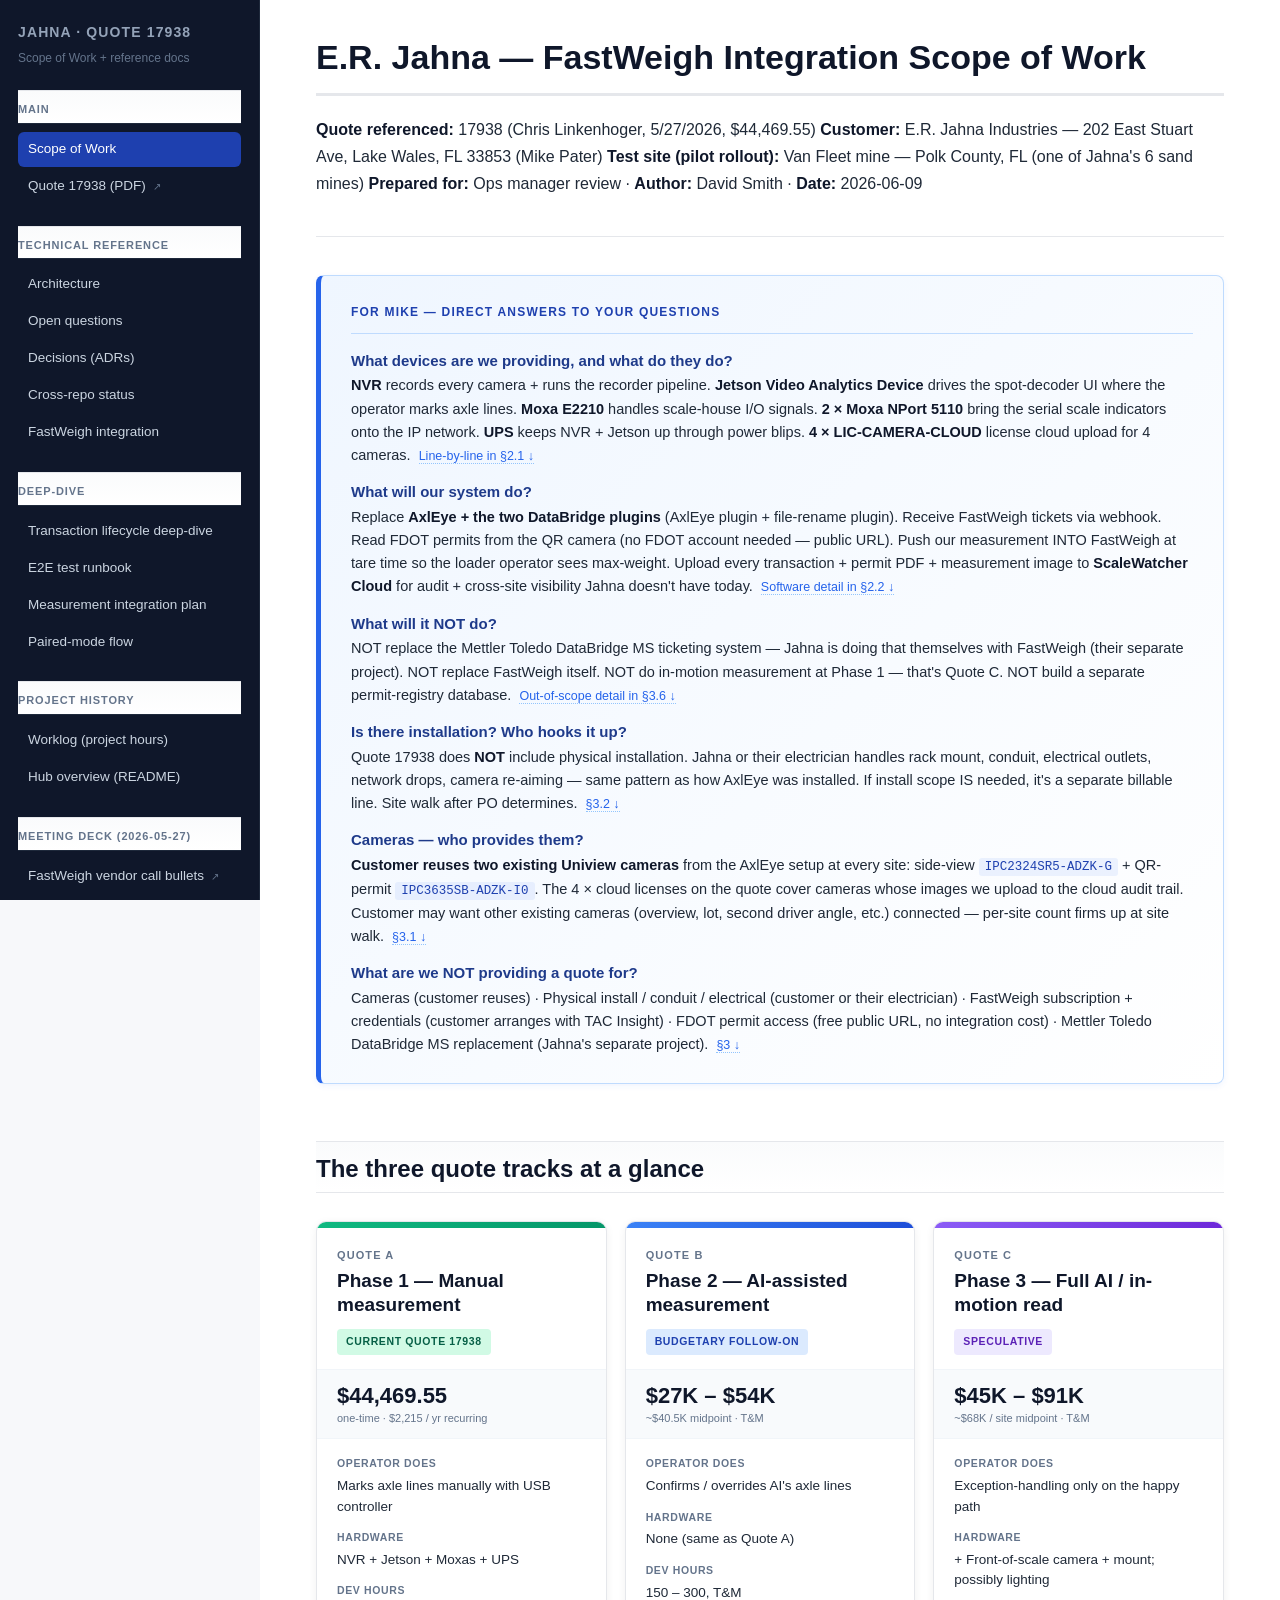
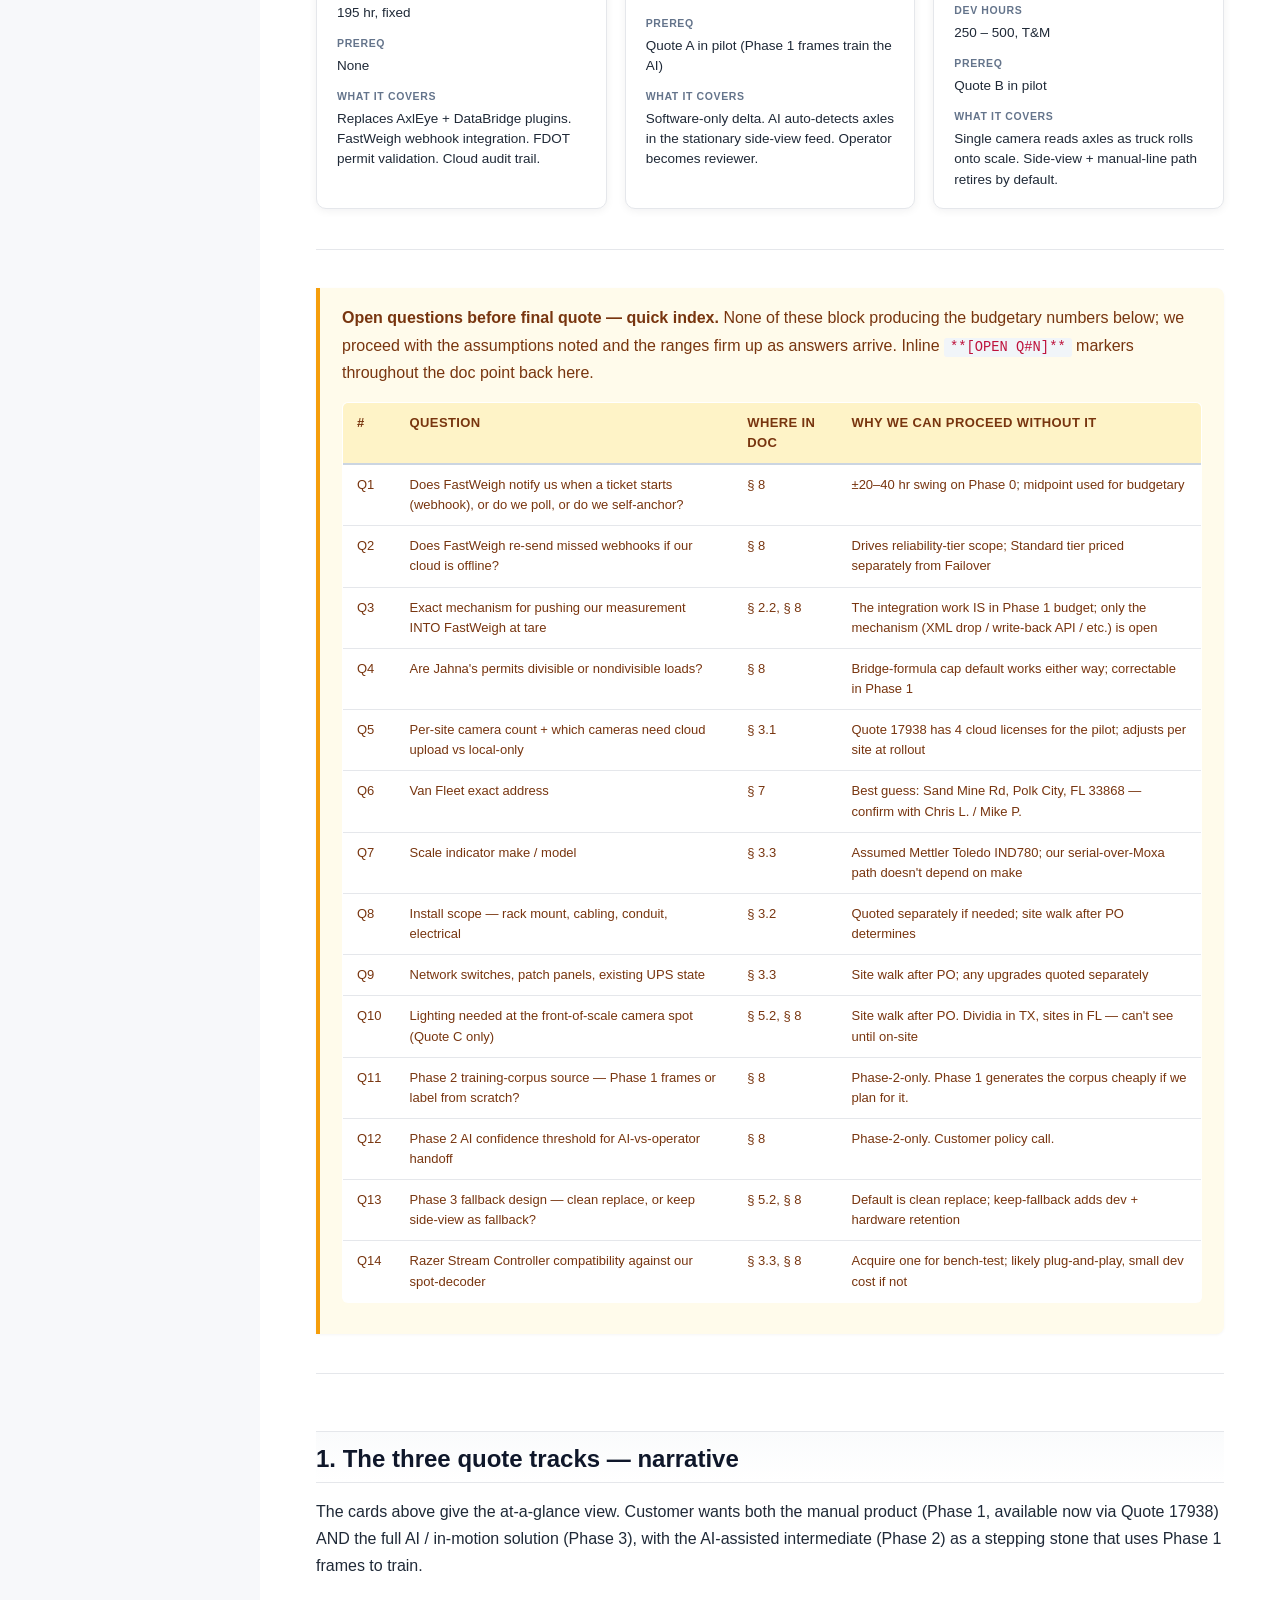
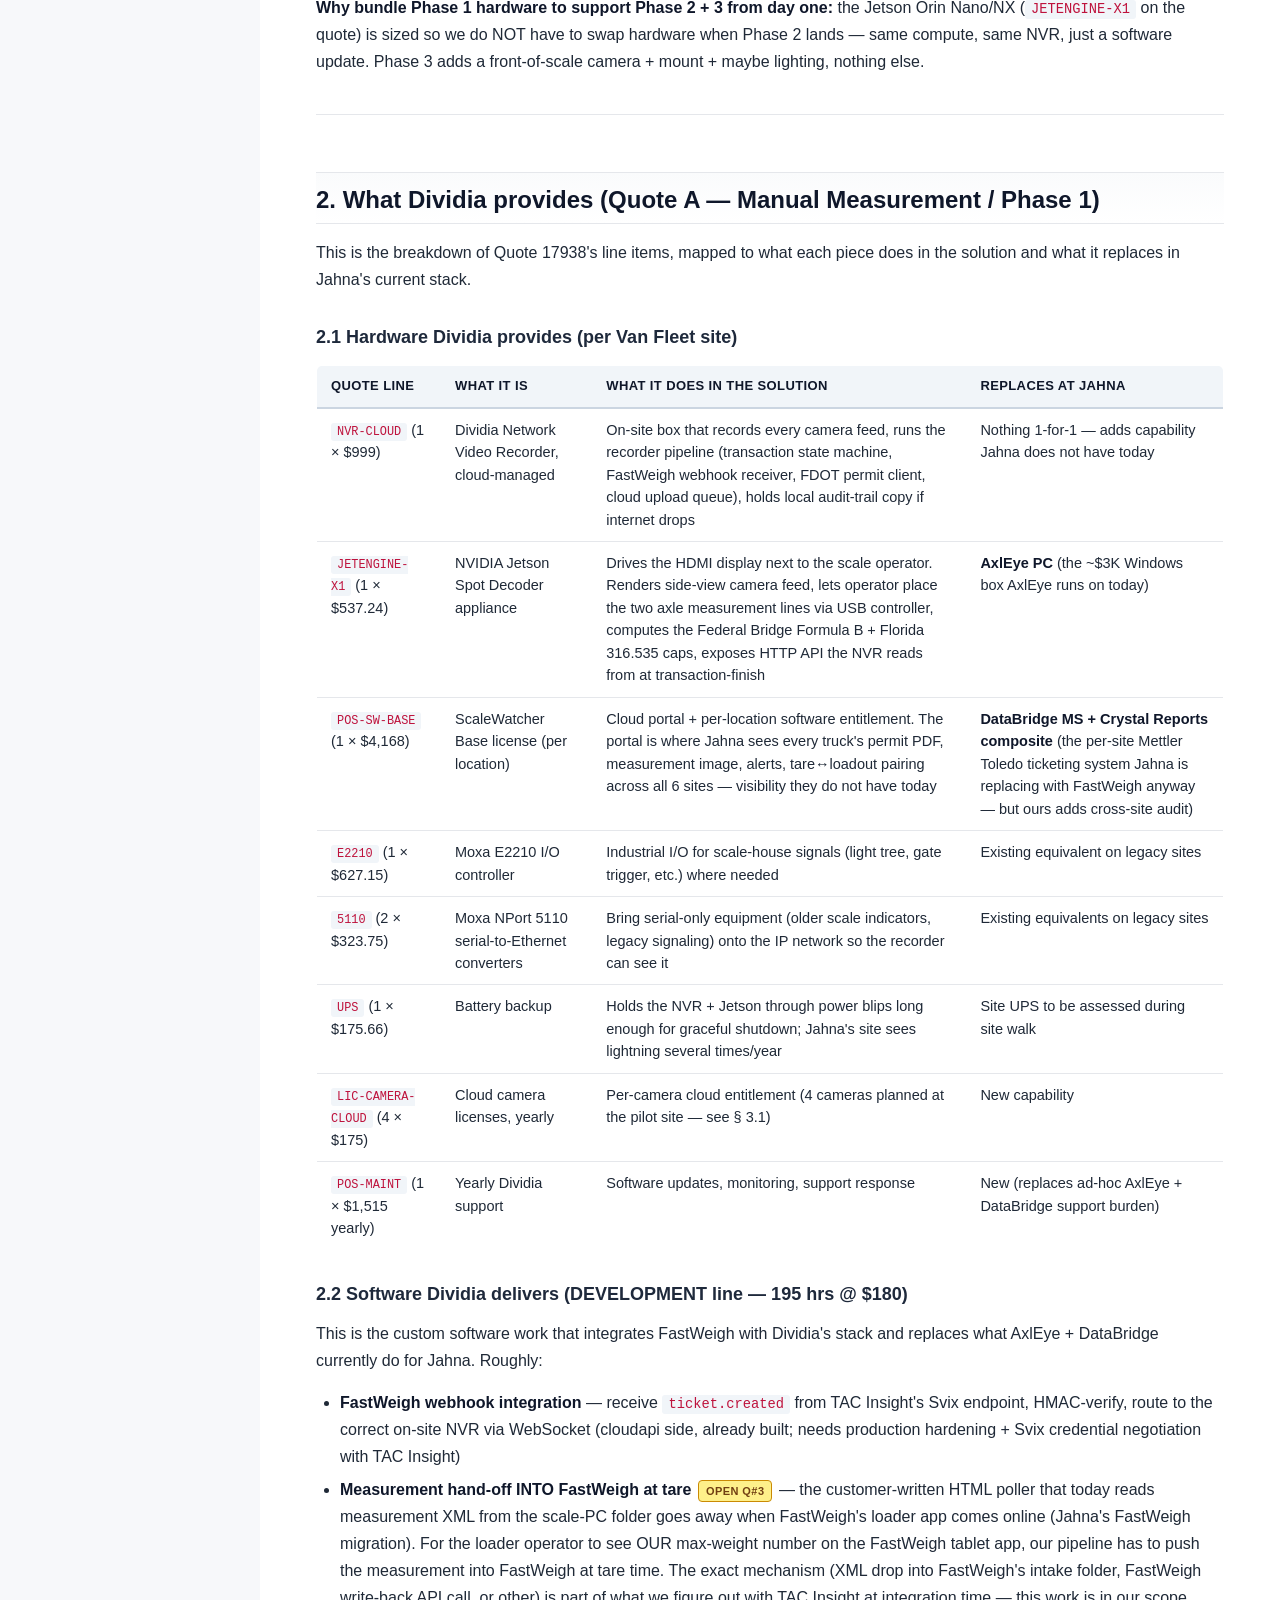
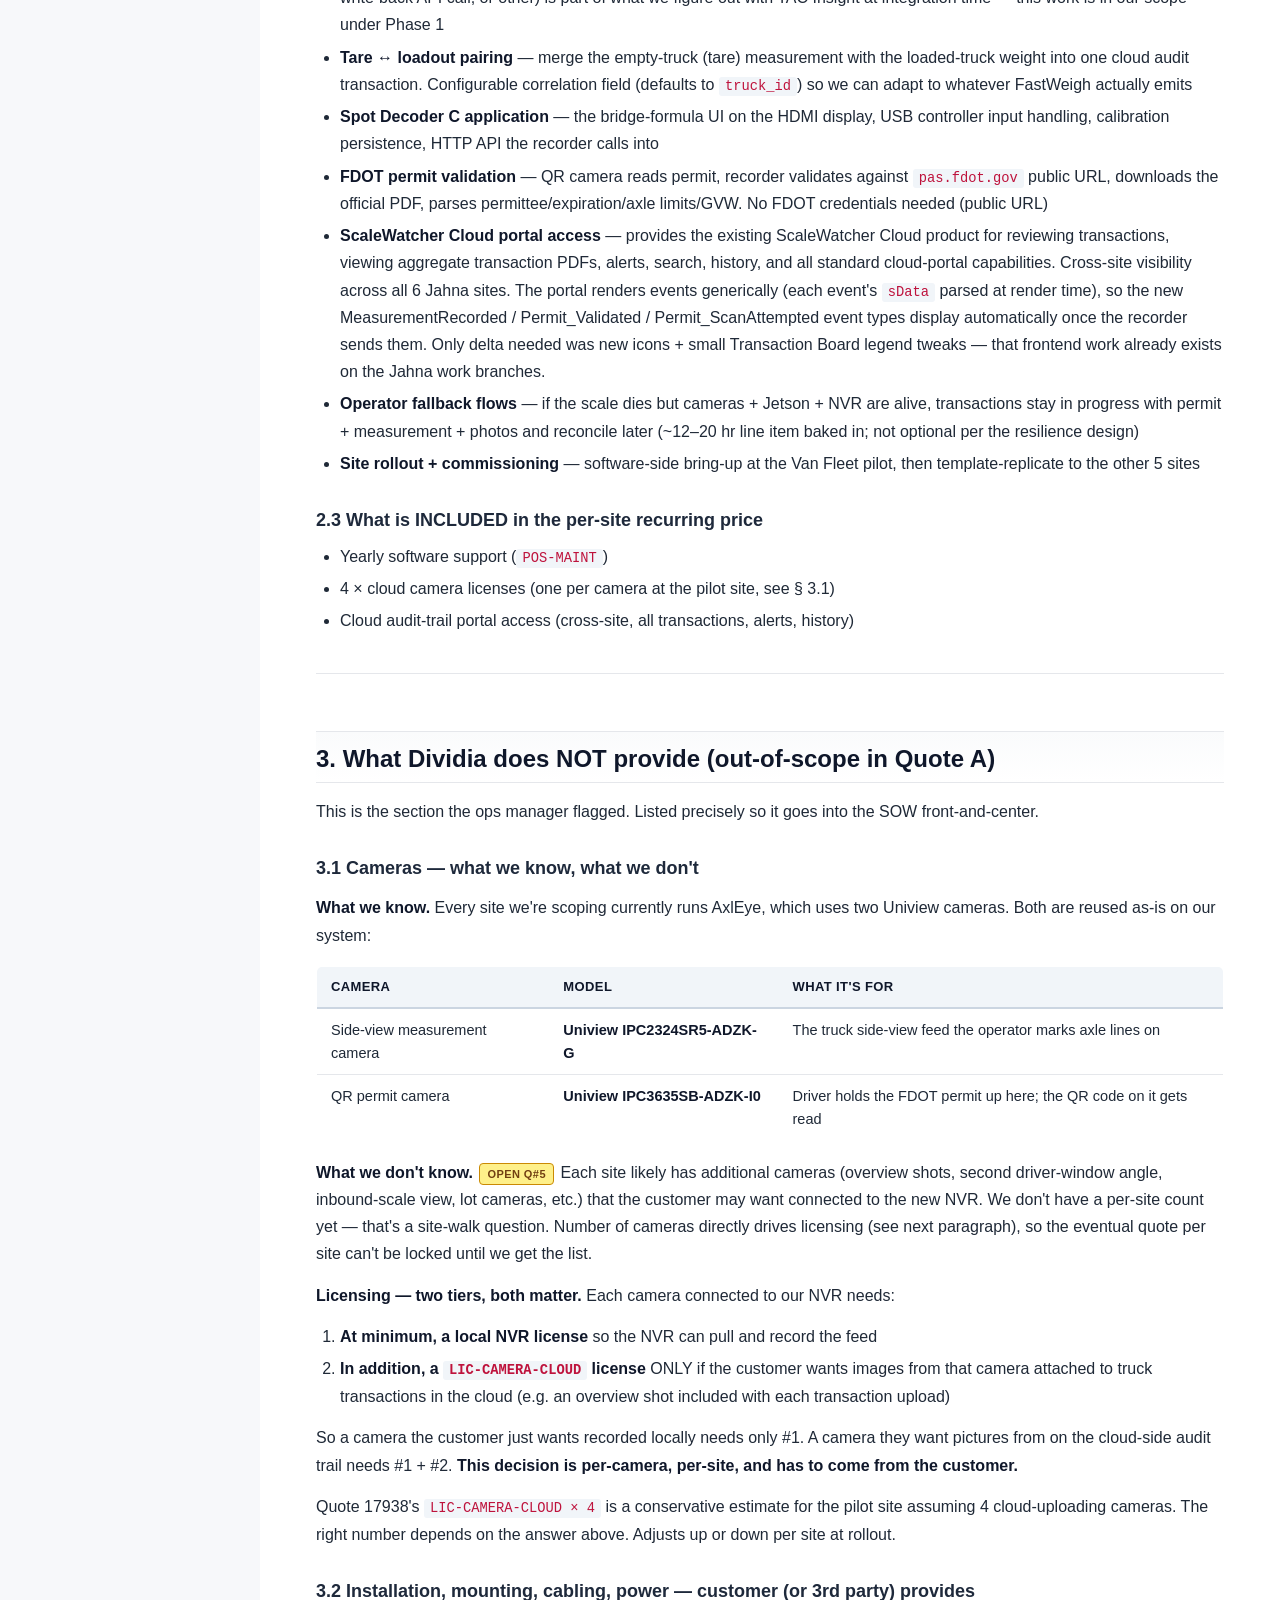
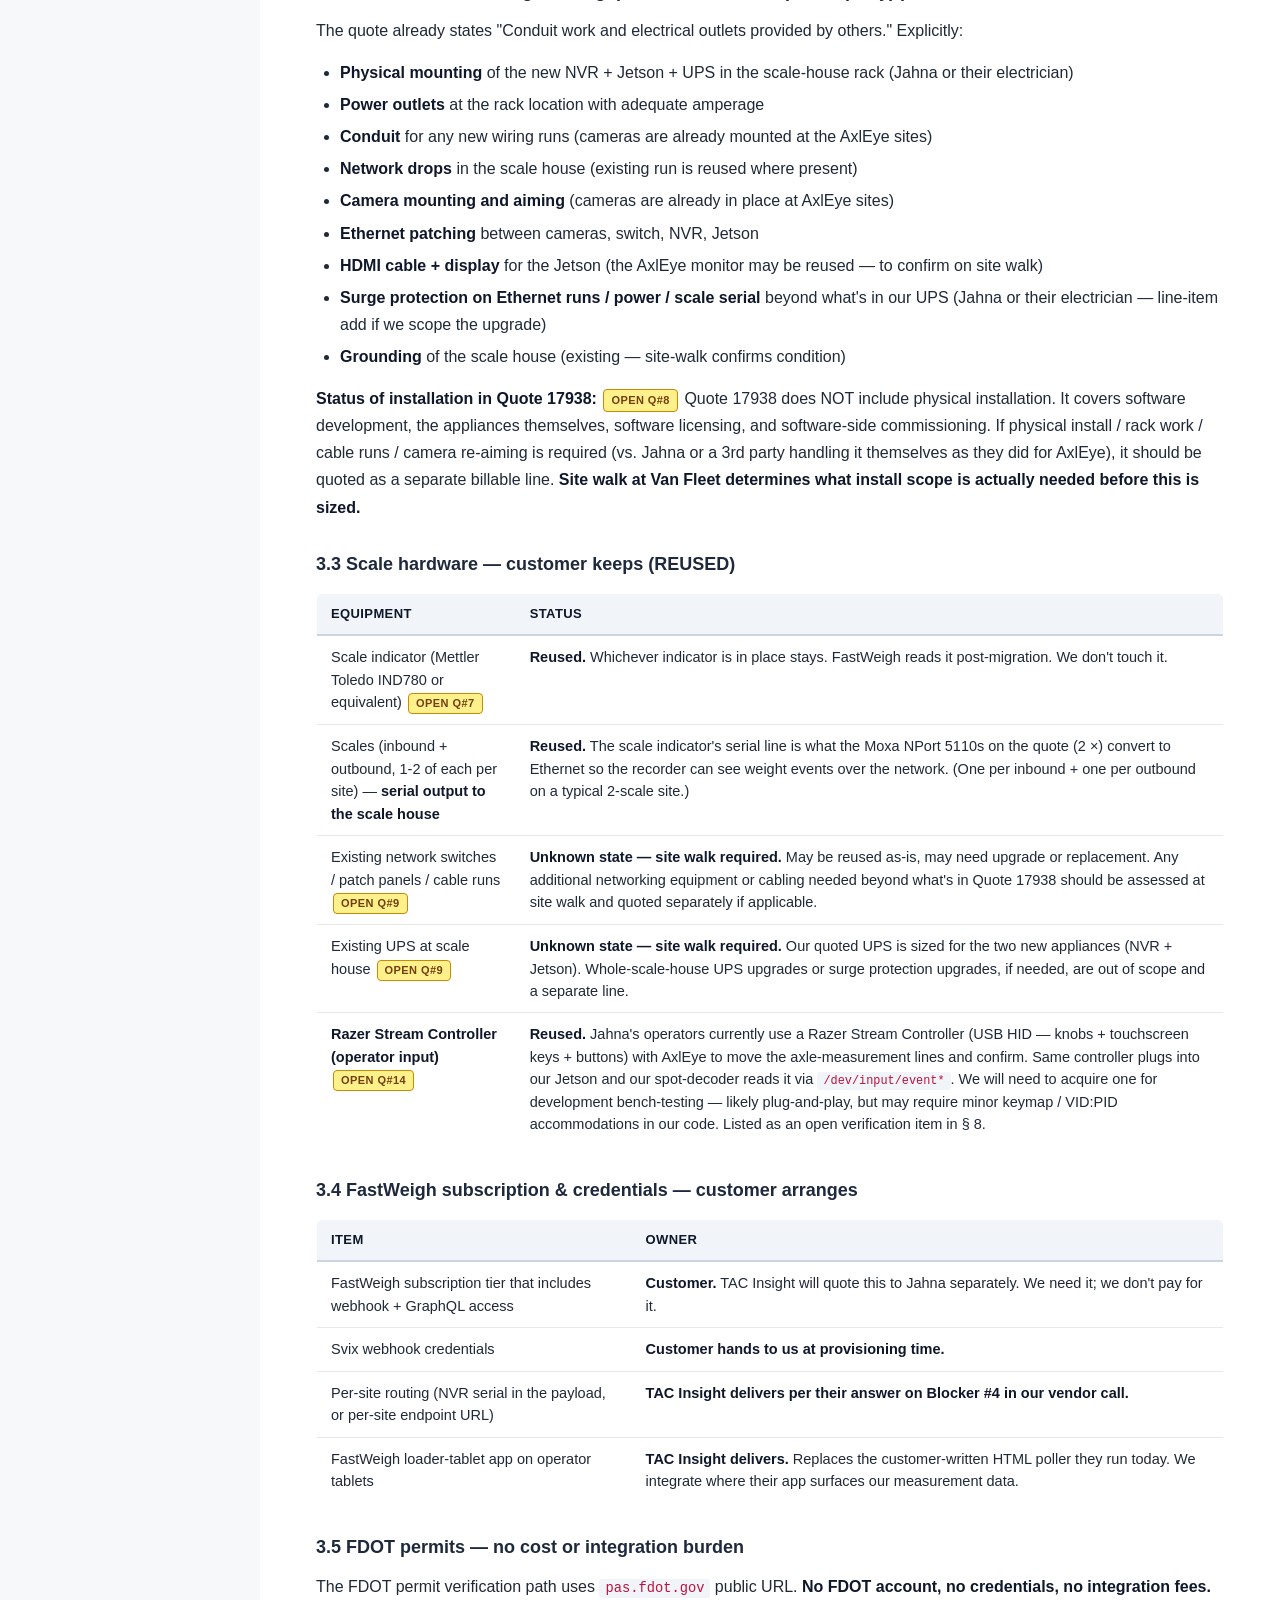
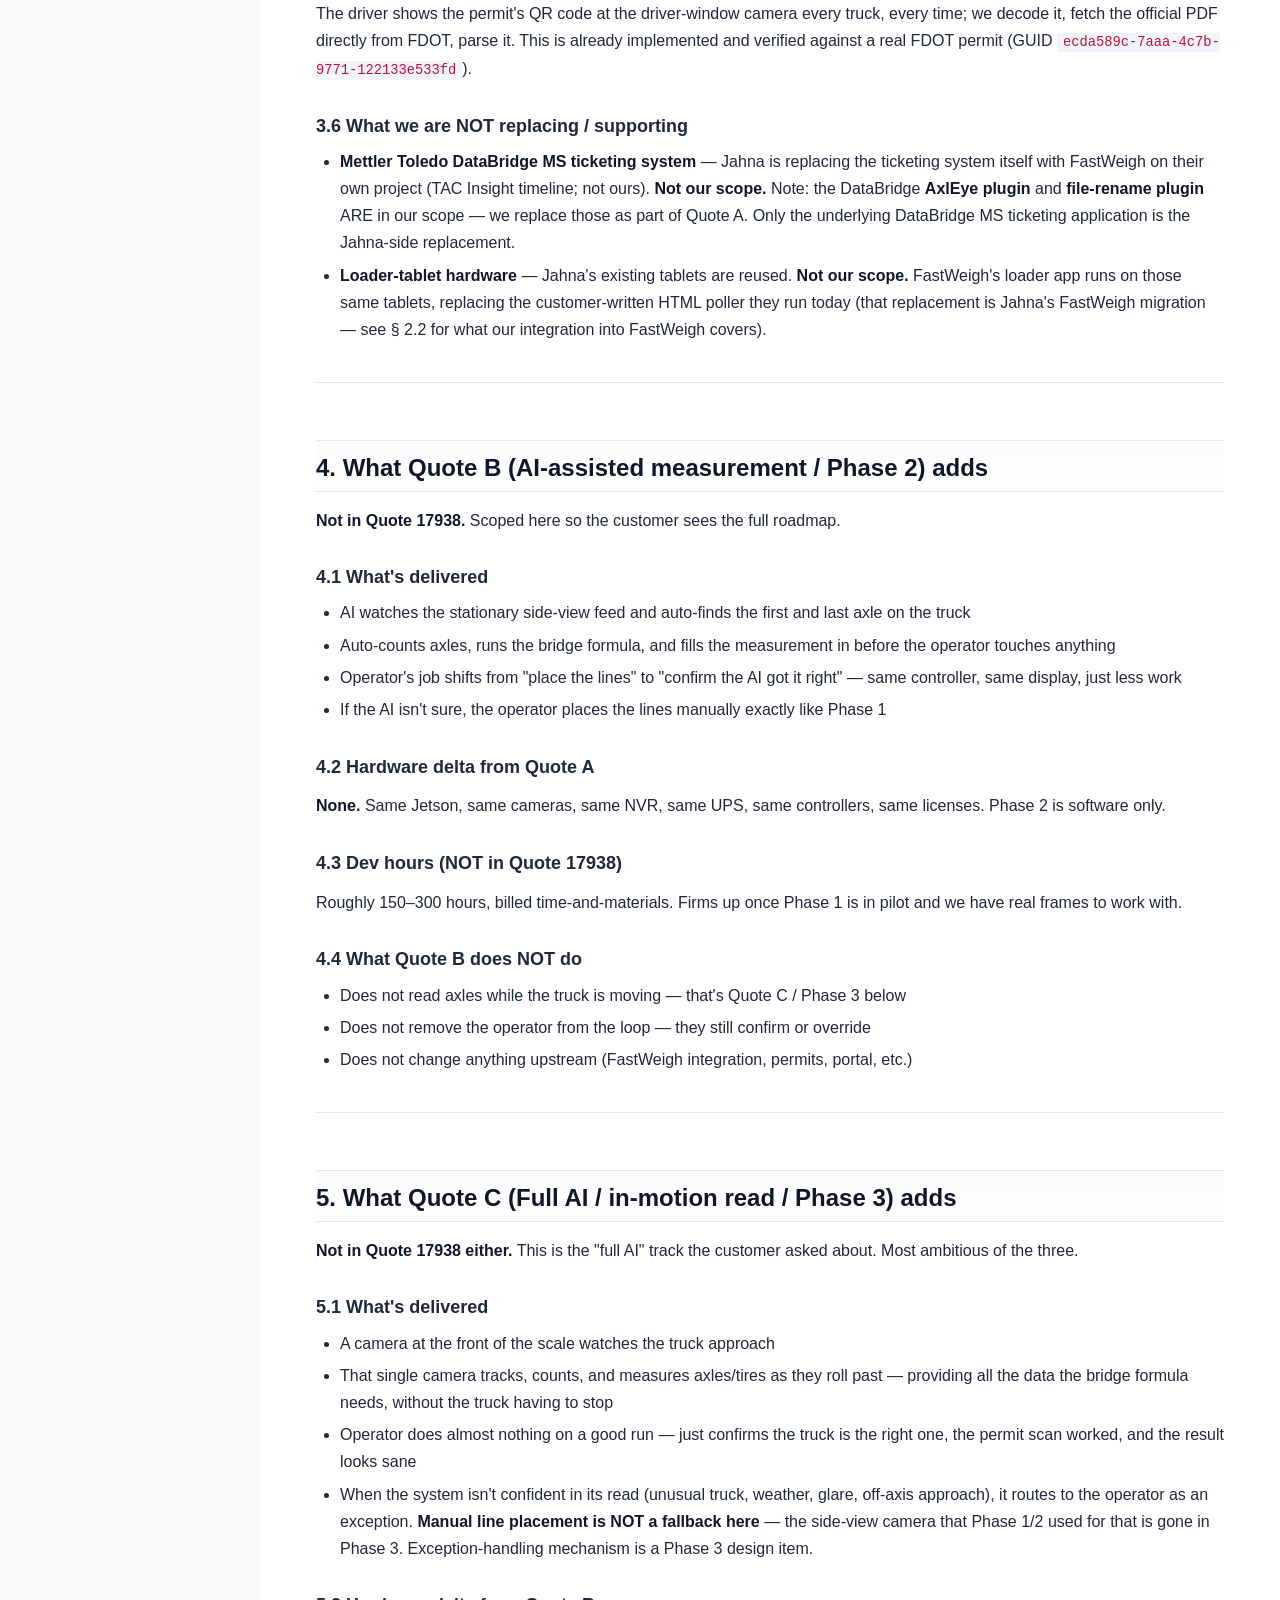
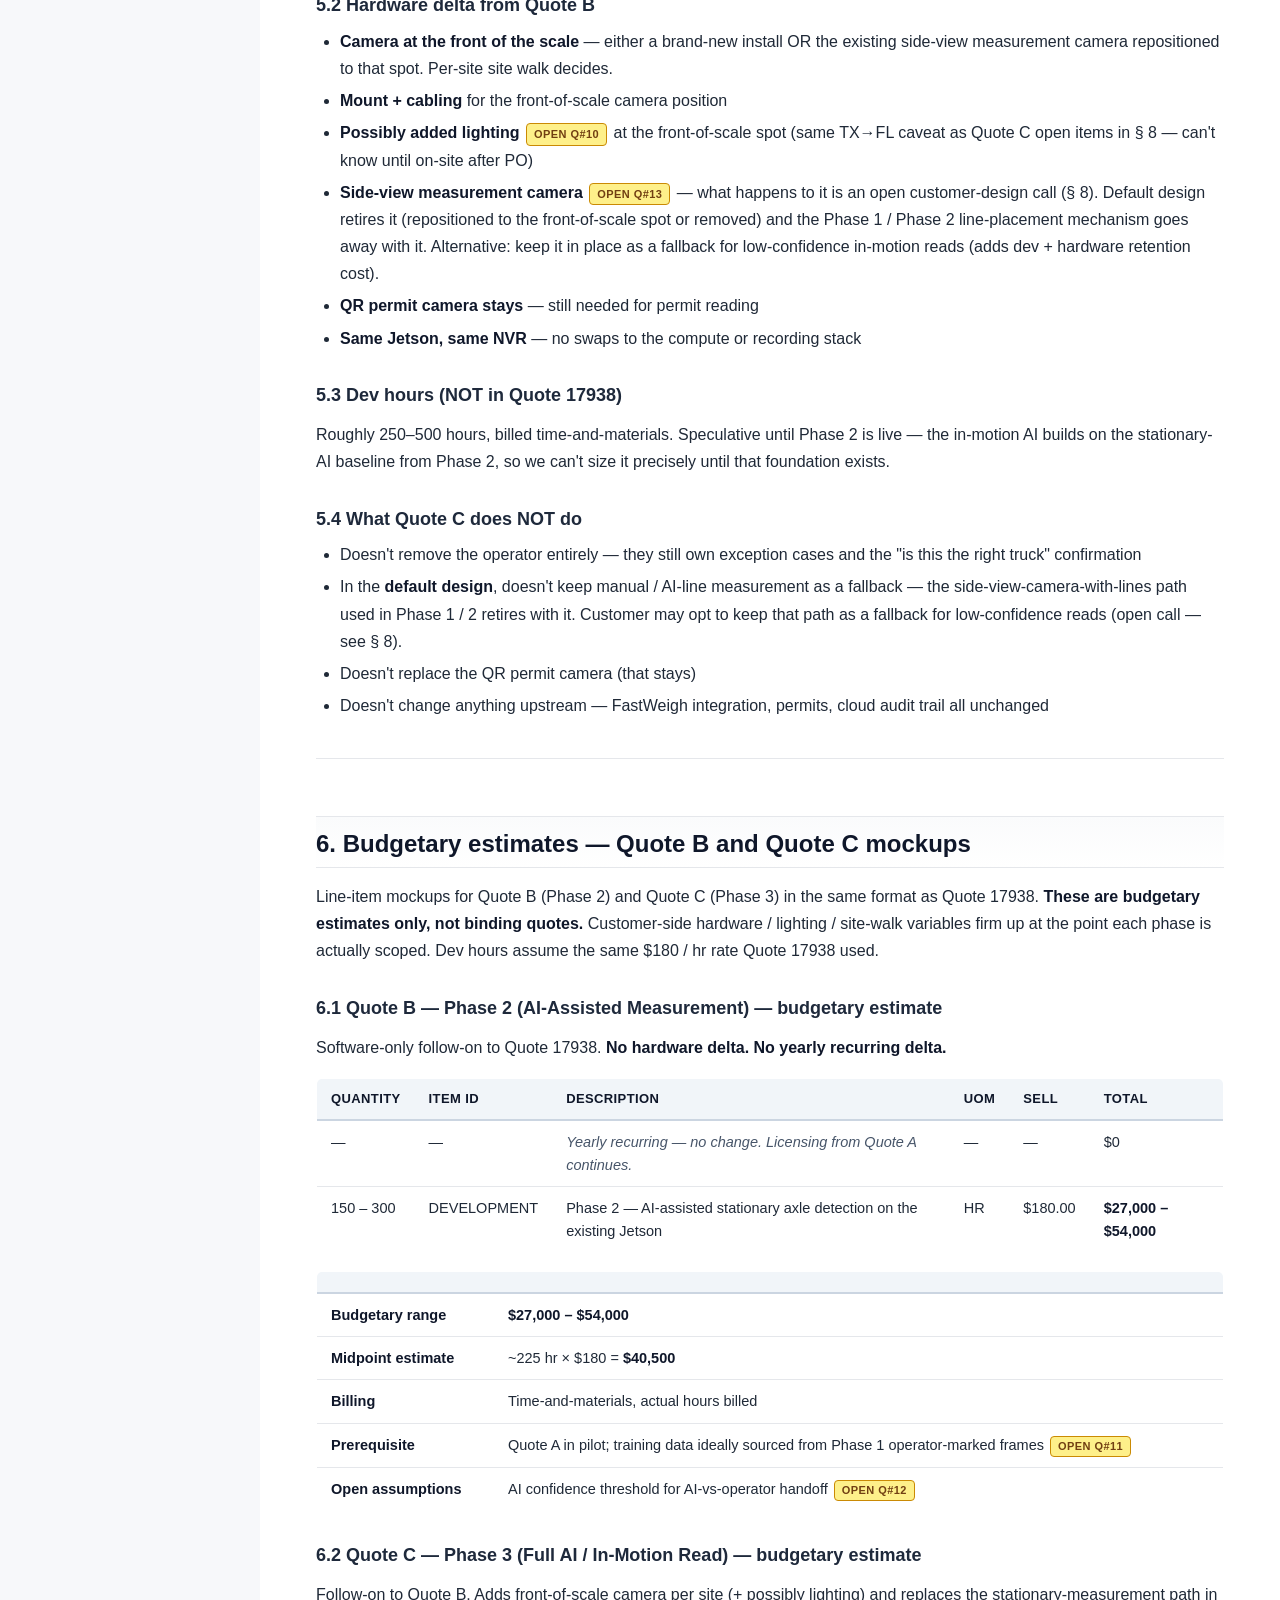
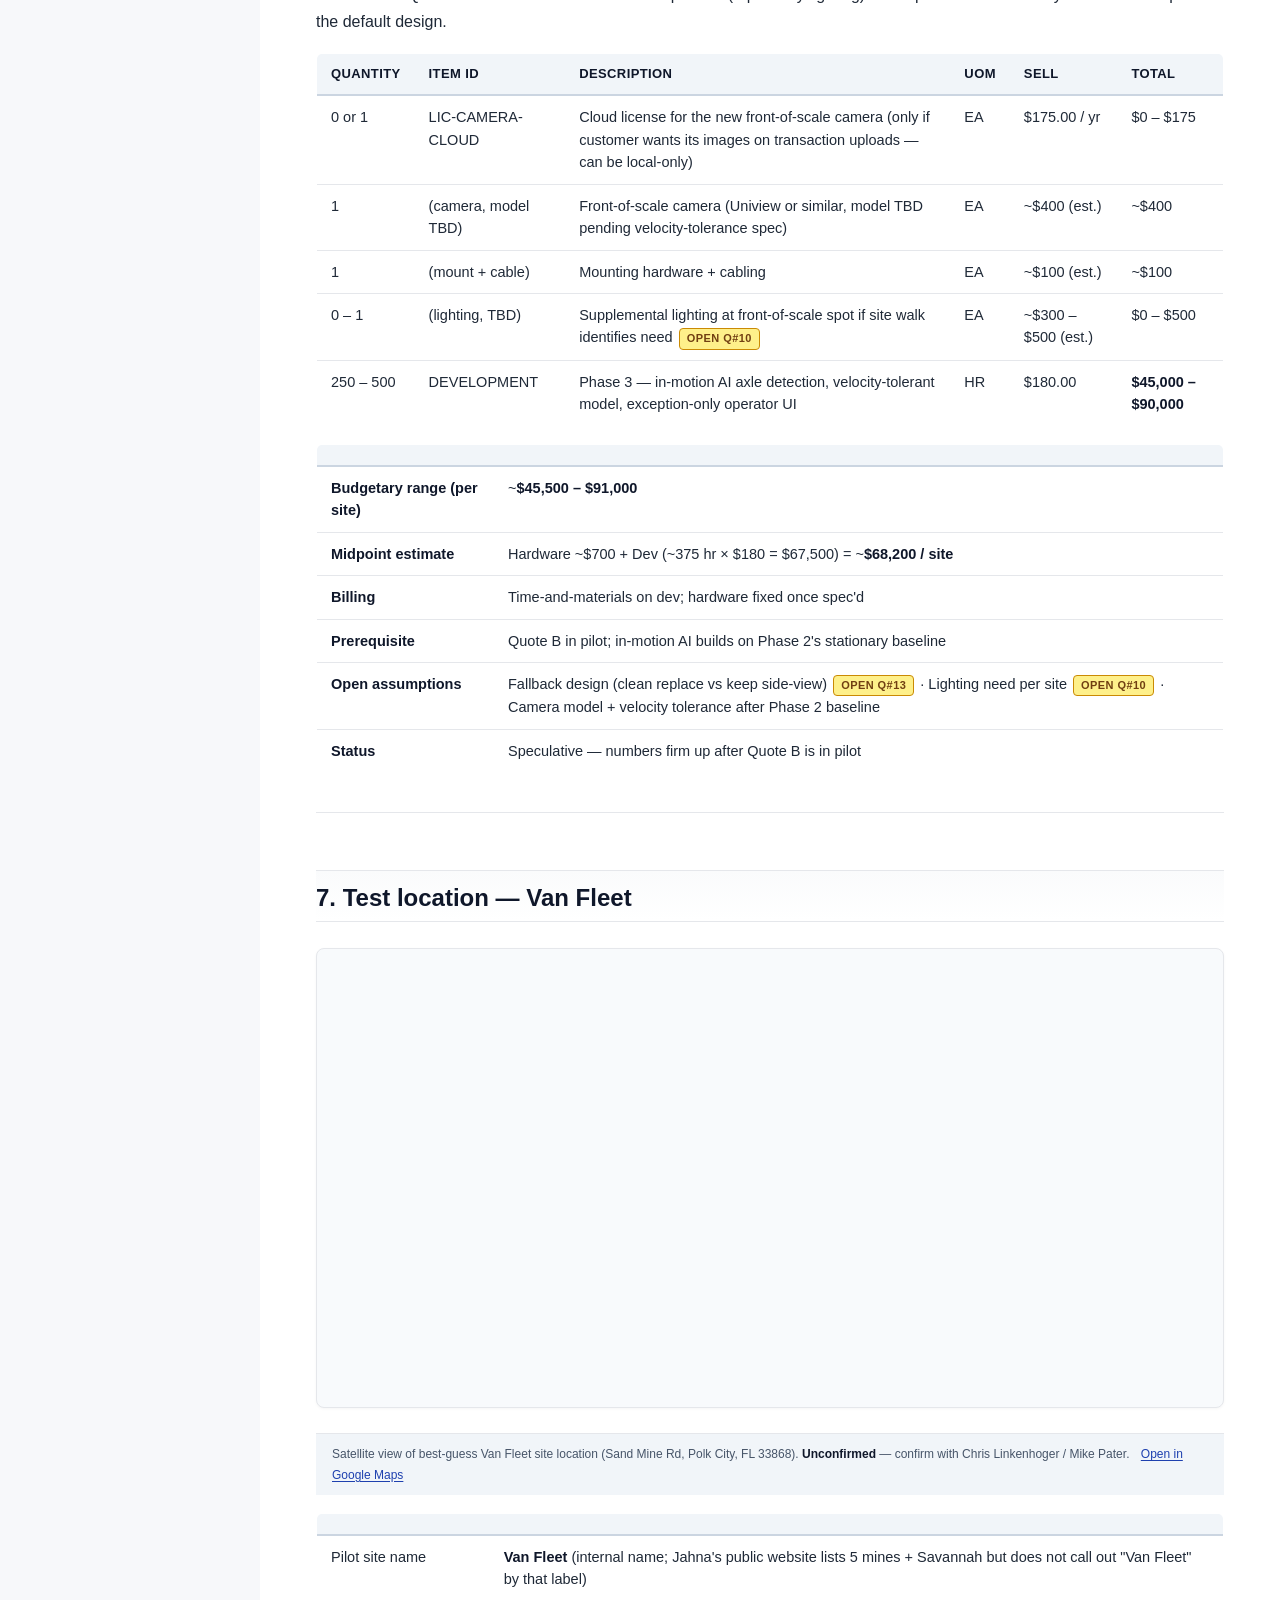
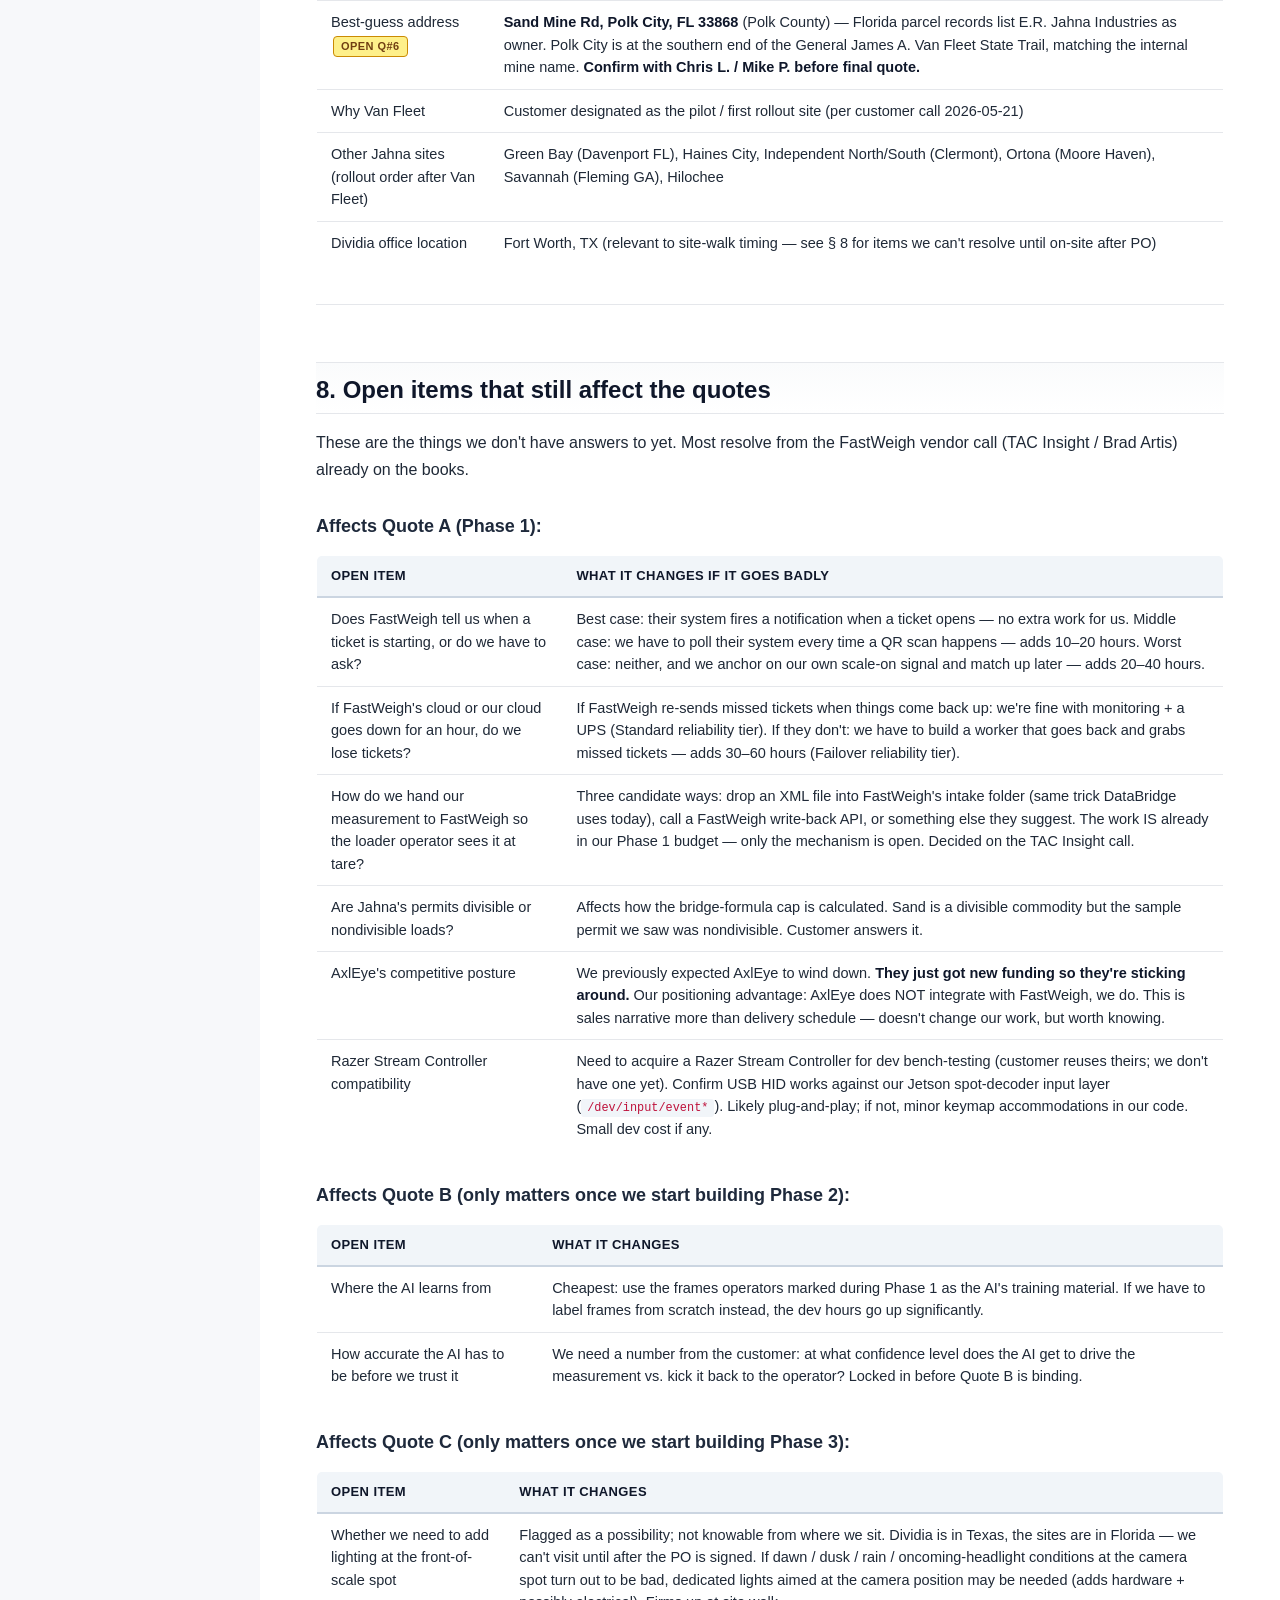
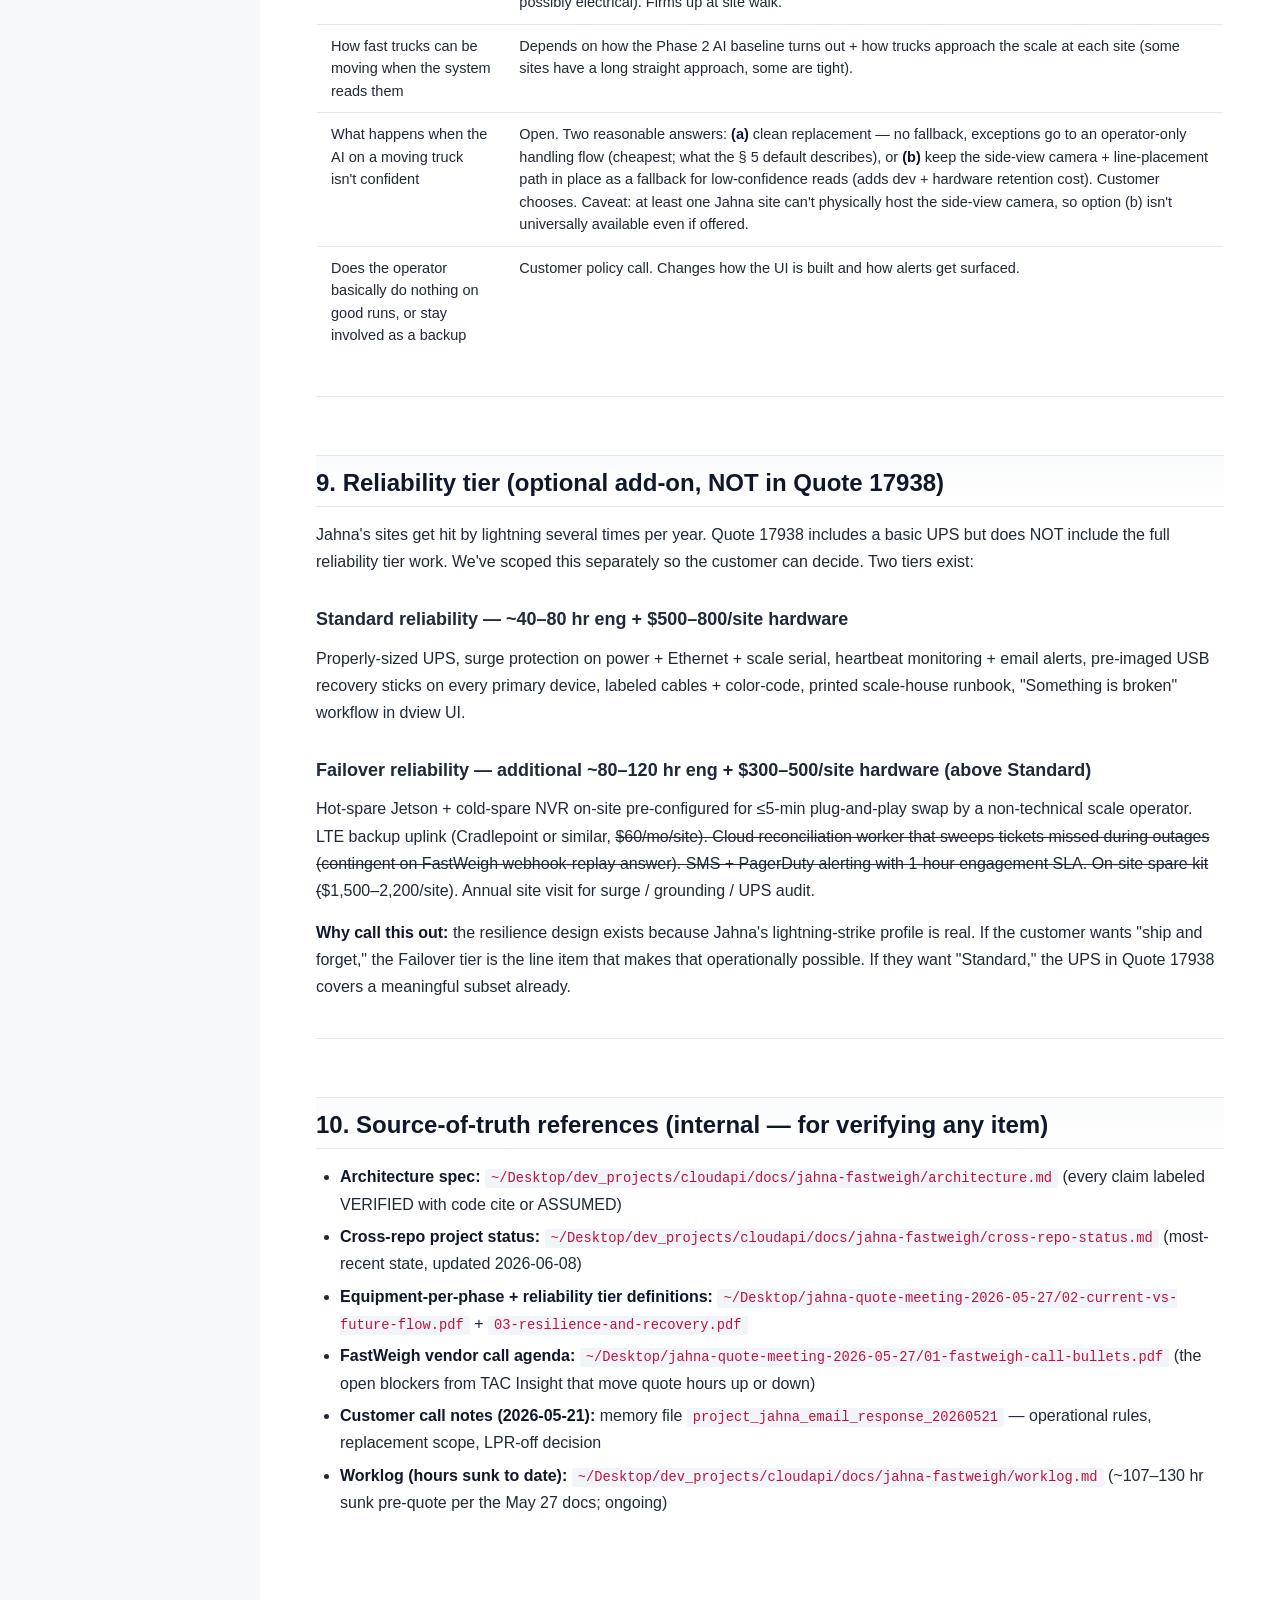
==== commit 6f9a3abc: "Restructure SOW: lead with Mike Q&A + 3-column quote cards; CSS readability pass" ====
--- a/index.html
+++ b/index.html
@@ -48,6 +48,72 @@
 <strong>Test site (pilot rollout):</strong> Van Fleet mine — Polk County, FL (one of Jahna&#39;s 6 sand mines)
 <strong>Prepared for:</strong> Ops manager review · <strong>Author:</strong> David Smith · <strong>Date:</strong> 2026-06-09</p>
 <hr>
+<div class="mike-qa">
+<div class="qa-header">For Mike — direct answers to your questions</div><div class="qa-item">
+<h4>What devices are we providing, and what do they do?</h4>
+<p><strong>NVR</strong> records every camera + runs the recorder pipeline. <strong>Jetson Video Analytics Device</strong> drives the spot-decoder UI where the operator marks axle lines. <strong>Moxa E2210</strong> handles scale-house I/O signals. <strong>2 × Moxa NPort 5110</strong> bring the serial scale indicators onto the IP network. <strong>UPS</strong> keeps NVR + Jetson up through power blips. <strong>4 × LIC-CAMERA-CLOUD</strong> license cloud upload for 4 cameras. <a href="#section-2-1">Line-by-line in §2.1 ↓</a></p>
+</div><div class="qa-item">
+<h4>What will our system do?</h4>
+<p>Replace <strong>AxlEye + the two DataBridge plugins</strong> (AxlEye plugin + file-rename plugin). Receive FastWeigh tickets via webhook. Read FDOT permits from the QR camera (no FDOT account needed — public URL). Push our measurement INTO FastWeigh at tare time so the loader operator sees max-weight. Upload every transaction + permit PDF + measurement image to <strong>ScaleWatcher Cloud</strong> for audit + cross-site visibility Jahna doesn't have today. <a href="#section-2-2">Software detail in §2.2 ↓</a></p>
+</div><div class="qa-item">
+<h4>What will it NOT do?</h4>
+<p>NOT replace the Mettler Toledo DataBridge MS ticketing system — Jahna is doing that themselves with FastWeigh (their separate project). NOT replace FastWeigh itself. NOT do in-motion measurement at Phase 1 — that's Quote C. NOT build a separate permit-registry database. <a href="#section-3-6">Out-of-scope detail in §3.6 ↓</a></p>
+</div><div class="qa-item">
+<h4>Is there installation? Who hooks it up?</h4>
+<p>Quote 17938 does <strong>NOT</strong> include physical installation. Jahna or their electrician handles rack mount, conduit, electrical outlets, network drops, camera re-aiming — same pattern as how AxlEye was installed. If install scope IS needed, it's a separate billable line. Site walk after PO determines. <a href="#section-3-2">§3.2 ↓</a></p>
+</div><div class="qa-item">
+<h4>Cameras — who provides them?</h4>
+<p><strong>Customer reuses two existing Uniview cameras</strong> from the AxlEye setup at every site: side-view <code>IPC2324SR5-ADZK-G</code> + QR-permit <code>IPC3635SB-ADZK-I0</code>. The 4 × cloud licenses on the quote cover cameras whose images we upload to the cloud audit trail. Customer may want other existing cameras (overview, lot, second driver angle, etc.) connected — per-site count firms up at site walk. <a href="#section-3-1">§3.1 ↓</a></p>
+</div><div class="qa-item">
+<h4>What are we NOT providing a quote for?</h4>
+<p>Cameras (customer reuses) · Physical install / conduit / electrical (customer or their electrician) · FastWeigh subscription + credentials (customer arranges with TAC Insight) · FDOT permit access (free public URL, no integration cost) · Mettler Toledo DataBridge MS replacement (Jahna's separate project). <a href="#section-3">§3 ↓</a></p>
+</div></div><h2>The three quote tracks at a glance</h2>
+<div class="quote-comparison"><div class="quote-card quote-a">
+<div class="card-band band-a"></div>
+<div class="card-header">
+<div class="card-name">Quote A</div>
+<div class="card-phase">Phase 1 — Manual measurement</div>
+<div class="card-status status-active">Current Quote 17938</div>
+</div>
+<div class="card-total">$44,469.55<small>one-time · $2,215 / yr recurring</small></div>
+<dl class="card-facts">
+<dt>Operator does</dt><dd>Marks axle lines manually with USB controller</dd>
+<dt>Hardware</dt><dd>NVR + Jetson + Moxas + UPS</dd>
+<dt>Dev hours</dt><dd>195 hr, fixed</dd>
+<dt>Prereq</dt><dd>None</dd>
+<dt>What it covers</dt><dd>Replaces AxlEye + DataBridge plugins. FastWeigh webhook integration. FDOT permit validation. Cloud audit trail.</dd>
+</dl>
+</div><div class="quote-card quote-b">
+<div class="card-band band-b"></div>
+<div class="card-header">
+<div class="card-name">Quote B</div>
+<div class="card-phase">Phase 2 — AI-assisted measurement</div>
+<div class="card-status status-budgetary">Budgetary follow-on</div>
+</div>
+<div class="card-total">$27K – $54K<small>~$40.5K midpoint · T&amp;M</small></div>
+<dl class="card-facts">
+<dt>Operator does</dt><dd>Confirms / overrides AI's axle lines</dd>
+<dt>Hardware</dt><dd>None (same as Quote A)</dd>
+<dt>Dev hours</dt><dd>150 – 300, T&amp;M</dd>
+<dt>Prereq</dt><dd>Quote A in pilot (Phase 1 frames train the AI)</dd>
+<dt>What it covers</dt><dd>Software-only delta. AI auto-detects axles in the stationary side-view feed. Operator becomes reviewer.</dd>
+</dl>
+</div><div class="quote-card quote-c">
+<div class="card-band band-c"></div>
+<div class="card-header">
+<div class="card-name">Quote C</div>
+<div class="card-phase">Phase 3 — Full AI / in-motion read</div>
+<div class="card-status status-speculative">Speculative</div>
+</div>
+<div class="card-total">$45K – $91K<small>~$68K / site midpoint · T&amp;M</small></div>
+<dl class="card-facts">
+<dt>Operator does</dt><dd>Exception-handling only on the happy path</dd>
+<dt>Hardware</dt><dd>+ Front-of-scale camera + mount; possibly lighting</dd>
+<dt>Dev hours</dt><dd>250 – 500, T&amp;M</dd>
+<dt>Prereq</dt><dd>Quote B in pilot</dd>
+<dt>What it covers</dt><dd>Single camera reads axles as truck rolls onto scale. Side-view + manual-line path retires by default.</dd>
+</dl>
+</div></div><hr>
 <blockquote id="open-questions-summary">
 <p><strong>Open questions before final quote — quick index.</strong> None of these block producing the budgetary numbers below; we proceed with the assumptions noted and the ranges firm up as answers arrive. Inline <code>**[OPEN Q#N]**</code> markers throughout the doc point back here.</p>
 <table>
@@ -146,60 +212,13 @@
 </tbody></table>
 </blockquote>
 <hr>
-<h2>1. The three quote tracks</h2>
-<p class='muted text-small'>The actual Quote 17938 PDF is embedded directly below for reference. Scope details follow.</p>
-
-<div class="embed-wrap pdf">
-  <iframe src="quote-17938.pdf" title="Quote 17938"></iframe>
-</div>
-<div class="embed-caption">Quote 17938 (Chris Linkenhoger, 2026-05-27) · <a href="quote-17938.pdf" target="_blank">Open in new tab</a> · <a href="quote-17938.pdf" download>Download</a></div>
-
-<p>Customer wants both the manual measurement product (now) AND the full AI / in-motion solution (later), with the AI-assisted intermediate as a stepping stone. So the scope is <strong>three phased deliverables, priced separately</strong> because the dev hours, hardware utilization, and customer commitments differ. Quote 17938 as currently structured is <strong>Quote A only</strong> (manual axle measurement, Phase 1). Quotes B and C are follow-ons.</p>
-<table>
-<thead>
-<tr>
-<th></th>
-<th>Quote A — Manual measurement</th>
-<th>Quote B — AI-assisted measurement</th>
-<th>Quote C — Full AI / in-motion read</th>
-</tr>
-</thead>
-<tbody><tr>
-<td>Operator workflow</td>
-<td>Operator marks first + last axle lines on a side-view image using a USB controller. System computes bridge formula + validates permit.</td>
-<td>AI auto-detects axles in the stationary side-view feed; operator becomes a reviewer (confirm / override).</td>
-<td>Front-of-scale camera reads axles AS the truck rolls onto the scale, before it stops. Operator drops to exception-handling on the happy path.</td>
-</tr>
-<tr>
-<td>Dev hours</td>
-<td><strong>~195 hr</strong> (matches the quote line: Phase 0 discovery + Phase 1 base)</td>
-<td><strong>~150–300 hr T&amp;M</strong> (estimate; not in quote 17938)</td>
-<td><strong>~250–500 hr T&amp;M</strong> (speculative; not in quote 17938)</td>
-</tr>
-<tr>
-<td>Hardware delta vs A</td>
-<td>—</td>
-<td><strong>None.</strong> The Jetson on Phase 1 has GPU headroom for AI day one.</td>
-<td><strong>Front-of-scale camera</strong> (new install OR the existing side-view camera repositioned there), mount + cabling, possibly added lighting. Whether the side-view camera + line-placement path is retired OR kept as a fallback is an open customer-design call (see § 8). QR permit camera unchanged. Same Jetson and NVR. Per-site assessment at Phase 3 site walk.</td>
-</tr>
-<tr>
-<td>Customer-visible change</td>
-<td>Replaces AxlEye + DataBridge plugins. Workflow looks the same to the operator.</td>
-<td>Operator role becomes confirm/override.</td>
-<td>Operator role becomes exception-handling only on the happy path.</td>
-</tr>
-<tr>
-<td>Open dependency</td>
-<td>FastWeigh vendor call answers (TAC Insight — Brad Artis)</td>
-<td>Phase 1 must be live first; AI needs training corpus from Phase 1 operator-marked frames</td>
-<td>Phase 2 must be live first (velocity-tolerance work builds on the stationary-AI baseline); per-site front-of-scale camera positioning + lighting site walk</td>
-</tr>
-</tbody></table>
-<p><strong>Why bundle Phase 1 hardware to support Phase 2 from day one:</strong> the Jetson Orin Nano/NX (<code>JETENGINE-X1</code> on the quote) is selected specifically so we do NOT have to swap hardware when Phase 2 lands. It is more expensive than a CPU box would be, but it is the reason Quote B is software-only. Quote C reuses the same Jetson; the only Phase 3 hardware adds are the new front-of-scale camera + mount + any lighting work required for the in-motion read.</p>
-<hr>
-<h2>2. What Dividia provides (Quote A — Manual Measurement / Phase 1)</h2>
+<h2 id="section-1">1. The three quote tracks — narrative</h2>
+<p>The cards above give the at-a-glance view. Customer wants both the manual product (Phase 1, available now via Quote 17938) AND the full AI / in-motion solution (Phase 3), with the AI-assisted intermediate (Phase 2) as a stepping stone that uses Phase 1 frames to train.</p>
+<p><strong>Why bundle Phase 1 hardware to support Phase 2 + 3 from day one:</strong> the Jetson Orin Nano/NX (<code>JETENGINE-X1</code> on the quote) is sized so we do NOT have to swap hardware when Phase 2 lands — same compute, same NVR, just a software update. Phase 3 adds a front-of-scale camera + mount + maybe lighting, nothing else.</p>
+<hr>
+<h2 id="section-2">2. What Dividia provides (Quote A — Manual Measurement / Phase 1)</h2>
 <p>This is the breakdown of Quote 17938&#39;s line items, mapped to what each piece does in the solution and what it replaces in Jahna&#39;s current stack.</p>
-<h3>2.1 Hardware Dividia provides (per Van Fleet site)</h3>
+<h3 id="section-2-1">2.1 Hardware Dividia provides (per Van Fleet site)</h3>
 <table>
 <thead>
 <tr>
@@ -258,7 +277,7 @@
 <td>New (replaces ad-hoc AxlEye + DataBridge support burden)</td>
 </tr>
 </tbody></table>
-<h3>2.2 Software Dividia delivers (DEVELOPMENT line — 195 hrs @ $180)</h3>
+<h3 id="section-2-2">2.2 Software Dividia delivers (DEVELOPMENT line — 195 hrs @ $180)</h3>
 <p>This is the custom software work that integrates FastWeigh with Dividia&#39;s stack and replaces what AxlEye + DataBridge currently do for Jahna. Roughly:</p>
 <ul>
 <li><strong>FastWeigh webhook integration</strong> — receive <code>ticket.created</code> from TAC Insight&#39;s Svix endpoint, HMAC-verify, route to the correct on-site NVR via WebSocket (cloudapi side, already built; needs production hardening + Svix credential negotiation with TAC Insight)</li>
@@ -270,16 +289,16 @@
 <li><strong>Operator fallback flows</strong> — if the scale dies but cameras + Jetson + NVR are alive, transactions stay in progress with permit + measurement + photos and reconcile later (~12–20 hr line item baked in; not optional per the resilience design)</li>
 <li><strong>Site rollout + commissioning</strong> — software-side bring-up at the Van Fleet pilot, then template-replicate to the other 5 sites</li>
 </ul>
-<h3>2.3 What is INCLUDED in the per-site recurring price</h3>
+<h3 id="section-2-3">2.3 What is INCLUDED in the per-site recurring price</h3>
 <ul>
 <li>Yearly software support (<code>POS-MAINT</code>)</li>
 <li>4 × cloud camera licenses (one per camera at the pilot site, see § 3.1)</li>
 <li>Cloud audit-trail portal access (cross-site, all transactions, alerts, history)</li>
 </ul>
 <hr>
-<h2>3. What Dividia does NOT provide (out-of-scope in Quote A)</h2>
+<h2 id="section-3">3. What Dividia does NOT provide (out-of-scope in Quote A)</h2>
 <p>This is the section the ops manager flagged. Listed precisely so it goes into the SOW front-and-center.</p>
-<h3>3.1 Cameras — what we know, what we don&#39;t</h3>
+<h3 id="section-3-1">3.1 Cameras — what we know, what we don&#39;t</h3>
 <p><strong>What we know.</strong> Every site we&#39;re scoping currently runs AxlEye, which uses two Uniview cameras. Both are reused as-is on our system:</p>
 <table>
 <thead>
@@ -308,7 +327,7 @@
 </ol>
 <p>So a camera the customer just wants recorded locally needs only #1. A camera they want pictures from on the cloud-side audit trail needs #1 + #2. <strong>This decision is per-camera, per-site, and has to come from the customer.</strong></p>
 <p>Quote 17938&#39;s <code>LIC-CAMERA-CLOUD × 4</code> is a conservative estimate for the pilot site assuming 4 cloud-uploading cameras. The right number depends on the answer above. Adjusts up or down per site at rollout.</p>
-<h3>3.2 Installation, mounting, cabling, power — customer (or 3rd party) provides</h3>
+<h3 id="section-3-2">3.2 Installation, mounting, cabling, power — customer (or 3rd party) provides</h3>
 <p>The quote already states &quot;Conduit work and electrical outlets provided by others.&quot; Explicitly:</p>
 <ul>
 <li><strong>Physical mounting</strong> of the new NVR + Jetson + UPS in the scale-house rack (Jahna or their electrician)</li>
@@ -322,7 +341,7 @@
 <li><strong>Grounding</strong> of the scale house (existing — site-walk confirms condition)</li>
 </ul>
 <p><strong>Status of installation in Quote 17938:</strong> <a class="open-marker" href="index.html#open-questions-summary" title="Open question #8 — see summary at top of SOW">OPEN Q#8</a> Quote 17938 does NOT include physical installation. It covers software development, the appliances themselves, software licensing, and software-side commissioning. If physical install / rack work / cable runs / camera re-aiming is required (vs. Jahna or a 3rd party handling it themselves as they did for AxlEye), it should be quoted as a separate billable line. <strong>Site walk at Van Fleet determines what install scope is actually needed before this is sized.</strong></p>
-<h3>3.3 Scale hardware — customer keeps (REUSED)</h3>
+<h3 id="section-3-3">3.3 Scale hardware — customer keeps (REUSED)</h3>
 <table>
 <thead>
 <tr>
@@ -351,7 +370,7 @@
 <td><strong>Reused.</strong> Jahna&#39;s operators currently use a Razer Stream Controller (USB HID — knobs + touchscreen keys + buttons) with AxlEye to move the axle-measurement lines and confirm. Same controller plugs into our Jetson and our spot-decoder reads it via <code>/dev/input/event*</code>. We will need to acquire one for development bench-testing — likely plug-and-play, but may require minor keymap / VID:PID accommodations in our code. Listed as an open verification item in § 8.</td>
 </tr>
 </tbody></table>
-<h3>3.4 FastWeigh subscription &amp; credentials — customer arranges</h3>
+<h3 id="section-3-4">3.4 FastWeigh subscription &amp; credentials — customer arranges</h3>
 <table>
 <thead>
 <tr>
@@ -376,44 +395,44 @@
 <td><strong>TAC Insight delivers.</strong> Replaces the customer-written HTML poller they run today. We integrate where their app surfaces our measurement data.</td>
 </tr>
 </tbody></table>
-<h3>3.5 FDOT permits — no cost or integration burden</h3>
+<h3 id="section-3-5">3.5 FDOT permits — no cost or integration burden</h3>
 <p>The FDOT permit verification path uses <code>pas.fdot.gov</code> public URL. <strong>No FDOT account, no credentials, no integration fees.</strong> The driver shows the permit&#39;s QR code at the driver-window camera every truck, every time; we decode it, fetch the official PDF directly from FDOT, parse it. This is already implemented and verified against a real FDOT permit (GUID <code>ecda589c-7aaa-4c7b-9771-122133e533fd</code>).</p>
-<h3>3.6 What we are NOT replacing / supporting</h3>
+<h3 id="section-3-6">3.6 What we are NOT replacing / supporting</h3>
 <ul>
 <li><strong>Mettler Toledo DataBridge MS ticketing system</strong> — Jahna is replacing the ticketing system itself with FastWeigh on their own project (TAC Insight timeline; not ours). <strong>Not our scope.</strong> Note: the DataBridge <strong>AxlEye plugin</strong> and <strong>file-rename plugin</strong> ARE in our scope — we replace those as part of Quote A. Only the underlying DataBridge MS ticketing application is the Jahna-side replacement.</li>
 <li><strong>Loader-tablet hardware</strong> — Jahna&#39;s existing tablets are reused. <strong>Not our scope.</strong> FastWeigh&#39;s loader app runs on those same tablets, replacing the customer-written HTML poller they run today (that replacement is Jahna&#39;s FastWeigh migration — see § 2.2 for what our integration into FastWeigh covers).</li>
 </ul>
 <hr>
-<h2>4. What Quote B (AI-assisted measurement / Phase 2) adds</h2>
+<h2 id="section-4">4. What Quote B (AI-assisted measurement / Phase 2) adds</h2>
 <p><strong>Not in Quote 17938.</strong> Scoped here so the customer sees the full roadmap.</p>
-<h3>4.1 What&#39;s delivered</h3>
+<h3 id="section-4-1">4.1 What&#39;s delivered</h3>
 <ul>
 <li>AI watches the stationary side-view feed and auto-finds the first and last axle on the truck</li>
 <li>Auto-counts axles, runs the bridge formula, and fills the measurement in before the operator touches anything</li>
 <li>Operator&#39;s job shifts from &quot;place the lines&quot; to &quot;confirm the AI got it right&quot; — same controller, same display, just less work</li>
 <li>If the AI isn&#39;t sure, the operator places the lines manually exactly like Phase 1</li>
 </ul>
-<h3>4.2 Hardware delta from Quote A</h3>
+<h3 id="section-4-2">4.2 Hardware delta from Quote A</h3>
 <p><strong>None.</strong> Same Jetson, same cameras, same NVR, same UPS, same controllers, same licenses. Phase 2 is software only.</p>
-<h3>4.3 Dev hours (NOT in Quote 17938)</h3>
+<h3 id="section-4-3">4.3 Dev hours (NOT in Quote 17938)</h3>
 <p>Roughly 150–300 hours, billed time-and-materials. Firms up once Phase 1 is in pilot and we have real frames to work with.</p>
-<h3>4.4 What Quote B does NOT do</h3>
+<h3 id="section-4-4">4.4 What Quote B does NOT do</h3>
 <ul>
 <li>Does not read axles while the truck is moving — that&#39;s Quote C / Phase 3 below</li>
 <li>Does not remove the operator from the loop — they still confirm or override</li>
 <li>Does not change anything upstream (FastWeigh integration, permits, portal, etc.)</li>
 </ul>
 <hr>
-<h2>5. What Quote C (Full AI / in-motion read / Phase 3) adds</h2>
+<h2 id="section-5">5. What Quote C (Full AI / in-motion read / Phase 3) adds</h2>
 <p><strong>Not in Quote 17938 either.</strong> This is the &quot;full AI&quot; track the customer asked about. Most ambitious of the three.</p>
-<h3>5.1 What&#39;s delivered</h3>
+<h3 id="section-5-1">5.1 What&#39;s delivered</h3>
 <ul>
 <li>A camera at the front of the scale watches the truck approach</li>
 <li>That single camera tracks, counts, and measures axles/tires as they roll past — providing all the data the bridge formula needs, without the truck having to stop</li>
 <li>Operator does almost nothing on a good run — just confirms the truck is the right one, the permit scan worked, and the result looks sane</li>
 <li>When the system isn&#39;t confident in its read (unusual truck, weather, glare, off-axis approach), it routes to the operator as an exception. <strong>Manual line placement is NOT a fallback here</strong> — the side-view camera that Phase 1/2 used for that is gone in Phase 3. Exception-handling mechanism is a Phase 3 design item.</li>
 </ul>
-<h3>5.2 Hardware delta from Quote B</h3>
+<h3 id="section-5-2">5.2 Hardware delta from Quote B</h3>
 <ul>
 <li><strong>Camera at the front of the scale</strong> — either a brand-new install OR the existing side-view measurement camera repositioned to that spot. Per-site site walk decides.</li>
 <li><strong>Mount + cabling</strong> for the front-of-scale camera position</li>
@@ -422,9 +441,9 @@
 <li><strong>QR permit camera stays</strong> — still needed for permit reading</li>
 <li><strong>Same Jetson, same NVR</strong> — no swaps to the compute or recording stack</li>
 </ul>
-<h3>5.3 Dev hours (NOT in Quote 17938)</h3>
+<h3 id="section-5-3">5.3 Dev hours (NOT in Quote 17938)</h3>
 <p>Roughly 250–500 hours, billed time-and-materials. Speculative until Phase 2 is live — the in-motion AI builds on the stationary-AI baseline from Phase 2, so we can&#39;t size it precisely until that foundation exists.</p>
-<h3>5.4 What Quote C does NOT do</h3>
+<h3 id="section-5-4">5.4 What Quote C does NOT do</h3>
 <ul>
 <li>Doesn&#39;t remove the operator entirely — they still own exception cases and the &quot;is this the right truck&quot; confirmation</li>
 <li>In the <strong>default design</strong>, doesn&#39;t keep manual / AI-line measurement as a fallback — the side-view-camera-with-lines path used in Phase 1 / 2 retires with it. Customer may opt to keep that path as a fallback for low-confidence reads (open call — see § 8).</li>
@@ -432,9 +451,9 @@
 <li>Doesn&#39;t change anything upstream — FastWeigh integration, permits, cloud audit trail all unchanged</li>
 </ul>
 <hr>
-<h2>6. Budgetary estimates — Quote B and Quote C mockups</h2>
+<h2 id="section-6">6. Budgetary estimates — Quote B and Quote C mockups</h2>
 <p>Line-item mockups for Quote B (Phase 2) and Quote C (Phase 3) in the same format as Quote 17938. <strong>These are budgetary estimates only, not binding quotes.</strong> Customer-side hardware / lighting / site-walk variables firm up at the point each phase is actually scoped. Dev hours assume the same $180 / hr rate Quote 17938 used.</p>
-<h3>6.1 Quote B — Phase 2 (AI-Assisted Measurement) — budgetary estimate</h3>
+<h3 id="section-6-1">6.1 Quote B — Phase 2 (AI-Assisted Measurement) — budgetary estimate</h3>
 <p>Software-only follow-on to Quote 17938. <strong>No hardware delta. No yearly recurring delta.</strong></p>
 <table>
 <thead>
@@ -492,7 +511,7 @@
 <td>AI confidence threshold for AI-vs-operator handoff <a class="open-marker" href="index.html#open-questions-summary" title="Open question #12 — see summary at top of SOW">OPEN Q#12</a></td>
 </tr>
 </tbody></table>
-<h3>6.2 Quote C — Phase 3 (Full AI / In-Motion Read) — budgetary estimate</h3>
+<h3 id="section-6-2">6.2 Quote C — Phase 3 (Full AI / In-Motion Read) — budgetary estimate</h3>
 <p>Follow-on to Quote B. Adds front-of-scale camera per site (+ possibly lighting) and replaces the stationary-measurement path in the default design.</p>
 <table>
 <thead>
@@ -579,7 +598,7 @@
 </tr>
 </tbody></table>
 <hr>
-<h2>7. Test location — Van Fleet</h2>
+<h2 id="section-7">7. Test location — Van Fleet</h2>
 
 <div class="embed-wrap map">
   <iframe src="https://www.google.com/maps?q=Sand+Mine+Rd,+Polk+City,+FL+33868&t=k&z=15&output=embed" title="Van Fleet site (best-guess) satellite view" allowfullscreen referrerpolicy="no-referrer-when-downgrade"></iframe>
@@ -615,7 +634,7 @@
 </tr>
 </tbody></table>
 <hr>
-<h2>8. Open items that still affect the quotes</h2>
+<h2 id="section-8">8. Open items that still affect the quotes</h2>
 <p>These are the things we don&#39;t have answers to yet. Most resolve from the FastWeigh vendor call (TAC Insight / Brad Artis) already on the books.</p>
 <h3>Affects Quote A (Phase 1):</h3>
 <table>
@@ -693,7 +712,7 @@
 </tr>
 </tbody></table>
 <hr>
-<h2>9. Reliability tier (optional add-on, NOT in Quote 17938)</h2>
+<h2 id="section-9">9. Reliability tier (optional add-on, NOT in Quote 17938)</h2>
 <p>Jahna&#39;s sites get hit by lightning several times per year. Quote 17938 includes a basic UPS but does NOT include the full reliability tier work. We&#39;ve scoped this separately so the customer can decide. Two tiers exist:</p>
 <h3>Standard reliability — ~40–80 hr eng + $500–800/site hardware</h3>
 <p>Properly-sized UPS, surge protection on power + Ethernet + scale serial, heartbeat monitoring + email alerts, pre-imaged USB recovery sticks on every primary device, labeled cables + color-code, printed scale-house runbook, &quot;Something is broken&quot; workflow in dview UI.</p>
@@ -701,21 +720,7 @@
 <p>Hot-spare Jetson + cold-spare NVR on-site pre-configured for ≤5-min plug-and-play swap by a non-technical scale operator. LTE backup uplink (Cradlepoint or similar, <del>$60/mo/site). Cloud reconciliation worker that sweeps tickets missed during outages (contingent on FastWeigh webhook-replay answer). SMS + PagerDuty alerting with 1-hour engagement SLA. On-site spare kit (</del>$1,500–2,200/site). Annual site visit for surge / grounding / UPS audit.</p>
 <p><strong>Why call this out:</strong> the resilience design exists because Jahna&#39;s lightning-strike profile is real. If the customer wants &quot;ship and forget,&quot; the Failover tier is the line item that makes that operationally possible. If they want &quot;Standard,&quot; the UPS in Quote 17938 covers a meaningful subset already.</p>
 <hr>
-<h2>10. Quick answers to the ops manager&#39;s questions</h2>
-<p><strong>Q: The devices we&#39;re providing, what they&#39;ll be used for?</strong>
-A: § 2.1 above — line-by-line.</p>
-<p><strong>Q: What exactly our system will do?</strong>
-A: § 2.2 above — software deliverables.</p>
-<p><strong>Q: What it won&#39;t do?</strong>
-A: § 3.6 above — out-of-scope items, including &quot;not replacing DataBridge — Jahna is doing that themselves.&quot;</p>
-<p><strong>Q: There&#39;s no installation on this, so they are hooking everything up?</strong>
-A: § 3.2 above — confirmed. Quote already says &quot;Conduit work and electrical outlets provided by others.&quot; Jahna installs the hardware in their rack, runs the patches, provides outlets + conduit + grounding. We deliver appliances + software and commission them remotely (or with a one-time pilot visit if needed — currently not in scope).</p>
-<p><strong>Q: No cameras on here, so need a comment that says those are being provided?</strong>
-A: § 3.1 above — the two cameras we know about (side-view measurement Uniview IPC2324SR5-ADZK-G + QR permit Uniview IPC3635SB-ADZK-I0) are reused from the existing AxlEye install at every site we&#39;re scoping. Customer may want additional existing cameras (overview, lot, second driver-window angle, etc.) connected to the new NVR — we don&#39;t have that count yet. Each extra camera needs a local NVR license; if its images go to the cloud audit trail too, it also needs a <code>LIC-CAMERA-CLOUD</code>. Per-site numbers firm up at site walk.</p>
-<p><strong>Q: What we don&#39;t have to provide a budgetary quote for?</strong>
-A: § 3 in full. The biggest items: (a) cameras (customer reuse), (b) physical install / conduit / electrical / mounting (customer or their electrician), (c) FastWeigh subscription + credentials (customer arranges with TAC Insight), (d) FDOT permit access (free public URL, no integration cost), (e) Mettler Toledo DataBridge MS replacement (Jahna&#39;s own project with TAC Insight, separate from ours).</p>
-<hr>
-<h2>11. Source-of-truth references (internal — for verifying any item)</h2>
+<h2 id="section-10">10. Source-of-truth references (internal — for verifying any item)</h2>
 <ul>
 <li><strong>Architecture spec:</strong> <code>~/Desktop/dev_projects/cloudapi/docs/jahna-fastweigh/architecture.md</code> (every claim labeled VERIFIED with code cite or ASSUMED)</li>
 <li><strong>Cross-repo project status:</strong> <code>~/Desktop/dev_projects/cloudapi/docs/jahna-fastweigh/cross-repo-status.md</code> (most-recent state, updated 2026-06-08)</li>
--- a/assets/style.css
+++ b/assets/style.css
@@ -4,8 +4,8 @@
 body {
   margin: 0;
   font-family: -apple-system, BlinkMacSystemFont, "Segoe UI", Roboto, "Helvetica Neue", Arial, sans-serif;
-  font-size: 15.5px;
-  line-height: 1.6;
+  font-size: 16px;
+  line-height: 1.7;
   color: #1f2937;
   background: #f7f8fa;
   -webkit-font-smoothing: antialiased;
@@ -37,6 +37,8 @@
   color: #94a3b8;
   margin: 0 0 6px 0;
   font-weight: 600;
+  border: 0;
+  padding: 0;
 }
 
 aside.sidebar h2 {
@@ -60,7 +62,7 @@
   display: block;
   color: #cbd5e1;
   text-decoration: none;
-  font-size: 14px;
+  font-size: 13.5px;
   padding: 6px 10px;
   margin: 2px 0;
   border-radius: 6px;
@@ -94,25 +96,16 @@
 }
 
 main.content {
-  max-width: 940px;
+  max-width: 1080px;
   padding: 36px 56px 80px 56px;
   background: white;
   min-height: 100vh;
 }
 
 @media (max-width: 900px) {
-  .layout {
-    grid-template-columns: 1fr;
-  }
-  aside.sidebar {
-    position: relative;
-    height: auto;
-    width: 100%;
-  }
-  main.content {
-    padding: 24px 22px 60px 22px;
-    max-width: 100%;
-  }
+  .layout { grid-template-columns: 1fr; }
+  aside.sidebar { position: relative; height: auto; width: 100%; }
+  main.content { padding: 24px 22px 60px 22px; max-width: 100%; }
 }
 
 /* ============ Typography ============ */
@@ -120,48 +113,54 @@
   font-weight: 700;
   color: #0f172a;
   line-height: 1.25;
-  margin-top: 1.6em;
-  margin-bottom: 0.5em;
-}
-
-h1 { font-size: 30px; margin-top: 0; border-bottom: 2px solid #e5e7eb; padding-bottom: 12px; }
-h2 { font-size: 22px; margin-top: 2em; border-bottom: 1px solid #e5e7eb; padding-bottom: 6px; }
-h3 { font-size: 17px; color: #1e293b; }
-h4 { font-size: 15px; color: #334155; }
-
-p { margin: 0.8em 0; }
+  margin-top: 1.8em;
+  margin-bottom: 0.6em;
+}
+
+h1 { font-size: 34px; margin-top: 0; padding-bottom: 14px; border-bottom: 3px solid #e5e7eb; }
+h2 {
+  font-size: 24px;
+  margin-top: 2.4em;
+  padding: 12px 0 8px 0;
+  border-top: 1px solid #e5e7eb;
+  border-bottom: 1px solid #e5e7eb;
+  background: linear-gradient(180deg, #fafbfc 0%, white 100%);
+}
+h3 { font-size: 18px; color: #1e293b; margin-top: 1.8em; }
+h4 { font-size: 16px; color: #334155; }
+
+p { margin: 0.9em 0; }
 
 a { color: #1e40af; text-decoration: underline; text-underline-offset: 2px; }
 a:hover { color: #1e3a8a; }
 
-strong { color: #0f172a; }
+strong { color: #0f172a; font-weight: 700; }
 em { color: #475569; }
 
 ul, ol { padding-left: 1.5em; margin: 0.6em 0; }
-li { margin: 4px 0; }
+li { margin: 5px 0; }
 li > p { margin: 0; }
-
-hr {
-  border: 0;
-  height: 1px;
-  background: #e5e7eb;
-  margin: 2em 0;
-}
+li > ul, li > ol { margin: 5px 0; }
+
+hr { border: 0; height: 1px; background: #e5e7eb; margin: 2.4em 0; }
 
 /* ============ Tables ============ */
 table {
   border-collapse: collapse;
   width: 100%;
-  margin: 1em 0;
-  font-size: 14px;
+  margin: 1.2em 0;
+  font-size: 14.5px;
   border: 1px solid #e5e7eb;
+  border-radius: 6px;
+  overflow: hidden;
 }
 
 th, td {
   text-align: left;
-  padding: 8px 12px;
+  padding: 10px 14px;
   border-bottom: 1px solid #e5e7eb;
   vertical-align: top;
+  line-height: 1.55;
 }
 
 th {
@@ -169,70 +168,56 @@
   font-weight: 600;
   color: #0f172a;
   border-bottom: 2px solid #cbd5e1;
+  font-size: 13px;
+  text-transform: uppercase;
+  letter-spacing: 0.03em;
 }
 
 tr:last-child td { border-bottom: 0; }
 tr:hover td { background: #fafbfc; }
+td code { font-size: 0.82em; }
 
 /* ============ Code ============ */
 code {
   background: #f1f5f9;
   color: #be123c;
-  padding: 1px 5px;
+  padding: 2px 6px;
   border-radius: 3px;
   font-family: "SF Mono", Menlo, Monaco, Consolas, "Liberation Mono", monospace;
-  font-size: 0.88em;
+  font-size: 0.86em;
 }
 
 pre {
   background: #0f172a;
   color: #f1f5f9;
-  padding: 14px 16px;
+  padding: 16px 18px;
   border-radius: 8px;
   overflow-x: auto;
   font-size: 13px;
-  line-height: 1.5;
-}
-
-pre code {
-  background: transparent;
-  color: inherit;
-  padding: 0;
-}
-
-/* ============ Blockquotes / Callouts ============ */
+  line-height: 1.55;
+}
+
+pre code { background: transparent; color: inherit; padding: 0; }
+
+/* ============ Blockquotes / Open-Questions callout ============ */
 blockquote {
-  background: #fef3c7;
+  background: #fffbeb;
   border-left: 4px solid #f59e0b;
-  margin: 1.4em 0;
-  padding: 14px 18px;
+  margin: 1.6em 0;
+  padding: 16px 22px;
   border-radius: 0 8px 8px 0;
   color: #78350f;
+  box-shadow: 0 1px 3px rgba(0,0,0,0.04);
 }
 
 blockquote p:first-child { margin-top: 0; }
 blockquote p:last-child { margin-bottom: 0; }
-
-blockquote table {
-  background: white;
-  font-size: 13px;
-}
-
+blockquote table { background: white; font-size: 13px; }
+blockquote table th { background: #fef3c7; color: #78350f; }
 blockquote strong { color: #78350f; }
 
 /* ============ Inline OPEN markers ============ */
-strong:has(+ *), em {
-  /* placeholder */
-}
-
-/* The [OPEN Q#N] markers appear as <strong>[OPEN Q#N]</strong> in rendered HTML.
-   Style them as inline flags. */
-.content strong {
-  /* default — applies to all strong; the OPEN-specific is below */
-}
-
-/* Match the [OPEN Q#N] pattern - use a class added at render time */
-.open-marker {
+a.open-marker {
   display: inline-block;
   background: #fef08a;
   color: #713f12;
@@ -249,59 +234,234 @@
 }
 a.open-marker:hover { background: #fde047; color: #422006; }
 
+/* ============ Mike Q&A executive summary card ============ */
+.mike-qa {
+  background: linear-gradient(135deg, #eff6ff 0%, #ffffff 100%);
+  border: 1px solid #bfdbfe;
+  border-left: 5px solid #2563eb;
+  padding: 26px 30px;
+  border-radius: 8px;
+  margin: 28px 0 36px 0;
+  box-shadow: 0 2px 6px rgba(37,99,235,0.07);
+}
+
+.mike-qa .qa-header {
+  font-size: 12px;
+  text-transform: uppercase;
+  letter-spacing: 0.1em;
+  color: #1e40af;
+  font-weight: 700;
+  margin-bottom: 18px;
+  border-bottom: 1px solid #bfdbfe;
+  padding-bottom: 10px;
+}
+
+.mike-qa .qa-item { margin: 16px 0; }
+.mike-qa .qa-item:last-child { margin-bottom: 0; }
+
+.mike-qa .qa-item h4 {
+  font-size: 15px;
+  margin: 0 0 4px 0;
+  color: #1e3a8a;
+  font-weight: 700;
+}
+
+.mike-qa .qa-item p {
+  margin: 0;
+  font-size: 14.5px;
+  line-height: 1.6;
+  color: #1f2937;
+}
+
+.mike-qa .qa-item p a:last-child {
+  font-size: 12.5px;
+  color: #2563eb;
+  white-space: nowrap;
+  text-decoration: none;
+  margin-left: 4px;
+  border-bottom: 1px dotted #93c5fd;
+}
+
+.mike-qa .qa-item p a:last-child:hover { color: #1d4ed8; border-bottom-color: #2563eb; }
+
+.mike-qa code {
+  background: rgba(37, 99, 235, 0.08);
+  color: #1e40af;
+}
+
+/* ============ Quote comparison cards ============ */
+.quote-comparison {
+  display: grid;
+  grid-template-columns: repeat(3, 1fr);
+  gap: 18px;
+  margin: 28px 0 40px 0;
+}
+
+@media (max-width: 1100px) {
+  .quote-comparison { grid-template-columns: 1fr; }
+}
+
+.quote-card {
+  background: white;
+  border: 1px solid #e5e7eb;
+  border-radius: 10px;
+  overflow: hidden;
+  box-shadow: 0 2px 8px rgba(15,23,42,0.06);
+  display: flex;
+  flex-direction: column;
+  transition: transform 0.15s, box-shadow 0.15s;
+}
+
+.quote-card:hover {
+  transform: translateY(-2px);
+  box-shadow: 0 6px 16px rgba(15,23,42,0.1);
+}
+
+.quote-card .card-band { height: 6px; }
+.quote-card .band-a { background: linear-gradient(90deg, #10b981 0%, #059669 100%); }
+.quote-card .band-b { background: linear-gradient(90deg, #3b82f6 0%, #1d4ed8 100%); }
+.quote-card .band-c { background: linear-gradient(90deg, #8b5cf6 0%, #6d28d9 100%); }
+
+.quote-card .card-header {
+  padding: 18px 20px 14px 20px;
+  border-bottom: 1px solid #f1f5f9;
+}
+
+.quote-card .card-name {
+  font-size: 11px;
+  text-transform: uppercase;
+  letter-spacing: 0.1em;
+  color: #64748b;
+  font-weight: 700;
+}
+
+.quote-card .card-phase {
+  font-size: 19px;
+  font-weight: 700;
+  color: #0f172a;
+  margin: 4px 0 10px 0;
+  line-height: 1.25;
+}
+
+.quote-card .card-status {
+  display: inline-block;
+  font-size: 10.5px;
+  padding: 4px 9px;
+  border-radius: 4px;
+  text-transform: uppercase;
+  letter-spacing: 0.06em;
+  font-weight: 700;
+}
+
+.quote-card .status-active { background: #d1fae5; color: #065f46; }
+.quote-card .status-budgetary { background: #dbeafe; color: #1e40af; }
+.quote-card .status-speculative { background: #ede9fe; color: #5b21b6; }
+
+.quote-card .card-total {
+  padding: 14px 20px;
+  background: #f8fafc;
+  border-bottom: 1px solid #f1f5f9;
+  font-size: 22px;
+  font-weight: 700;
+  color: #0f172a;
+  line-height: 1.1;
+}
+
+.quote-card .card-total small {
+  display: block;
+  font-size: 11px;
+  font-weight: 500;
+  color: #64748b;
+  margin-top: 4px;
+  letter-spacing: 0;
+}
+
+.quote-card .card-facts {
+  padding: 16px 20px 18px 20px;
+  margin: 0;
+  flex: 1;
+}
+
+.quote-card .card-facts dt {
+  font-size: 10.5px;
+  text-transform: uppercase;
+  letter-spacing: 0.06em;
+  color: #64748b;
+  font-weight: 700;
+  margin-top: 12px;
+}
+
+.quote-card .card-facts dt:first-child { margin-top: 0; }
+
+.quote-card .card-facts dd {
+  margin: 3px 0 0 0;
+  font-size: 13.5px;
+  color: #1f2937;
+  line-height: 1.5;
+}
+
 /* ============ Top header bar ============ */
 header.topbar {
   background: white;
   border-bottom: 1px solid #e5e7eb;
-  padding: 14px 56px;
+  padding: 14px 20px;
   display: flex;
   justify-content: space-between;
   align-items: center;
   font-size: 13px;
   color: #64748b;
-}
-
-header.topbar .doc-title {
-  font-weight: 600;
-  color: #0f172a;
-  font-size: 14px;
-}
-
-header.topbar .breadcrumb a {
-  color: #1e40af;
-  text-decoration: none;
-}
+  margin: -36px -56px 28px -56px;
+}
+
+header.topbar .doc-title { font-weight: 600; color: #0f172a; font-size: 14px; }
+header.topbar .breadcrumb a { color: #1e40af; text-decoration: none; }
 
 /* ============ Embeds ============ */
 .embed-wrap {
-  margin: 1.4em 0;
+  margin: 1.6em 0;
   border: 1px solid #e5e7eb;
   border-radius: 8px;
   overflow: hidden;
   background: #f8fafc;
-}
-
-.embed-wrap.pdf { height: 700px; }
+  box-shadow: 0 1px 3px rgba(0,0,0,0.04);
+}
+
+.embed-wrap.pdf { height: 760px; }
 .embed-wrap.map { height: 460px; }
 
-.embed-wrap iframe {
-  width: 100%;
-  height: 100%;
-  border: 0;
-  display: block;
-}
+.embed-wrap iframe { width: 100%; height: 100%; border: 0; display: block; }
 
 .embed-caption {
-  padding: 8px 14px;
+  padding: 10px 16px;
   font-size: 12px;
   color: #475569;
   background: #f1f5f9;
   border-top: 1px solid #e5e7eb;
 }
 
-.embed-caption a {
-  margin-left: 8px;
-}
+.embed-caption a { margin-left: 8px; }
+
+/* ============ Utility ============ */
+.callout-info {
+  background: #dbeafe;
+  border-left: 4px solid #2563eb;
+  padding: 12px 18px;
+  border-radius: 0 8px 8px 0;
+  margin: 1.2em 0;
+  color: #1e3a8a;
+}
+
+.callout-warn {
+  background: #fef3c7;
+  border-left: 4px solid #f59e0b;
+  padding: 12px 18px;
+  border-radius: 0 8px 8px 0;
+  margin: 1.2em 0;
+  color: #78350f;
+}
+
+.muted { color: #64748b; }
+.text-small { font-size: 0.92em; }
 
 /* ============ Print ============ */
 @media print {
@@ -310,26 +470,5 @@
   body { background: white; font-size: 11pt; }
   a { color: black; text-decoration: none; }
   .embed-wrap { page-break-inside: avoid; }
-}
-
-/* ============ Utility ============ */
-.callout-info {
-  background: #dbeafe;
-  border-left: 4px solid #2563eb;
-  padding: 12px 16px;
-  border-radius: 0 8px 8px 0;
-  margin: 1.2em 0;
-  color: #1e3a8a;
-}
-
-.callout-warn {
-  background: #fef3c7;
-  border-left: 4px solid #f59e0b;
-  padding: 12px 16px;
-  border-radius: 0 8px 8px 0;
-  margin: 1.2em 0;
-  color: #78350f;
-}
-
-.muted { color: #64748b; }
-.text-small { font-size: 0.9em; }
+  .quote-comparison { grid-template-columns: repeat(3, 1fr); }
+}
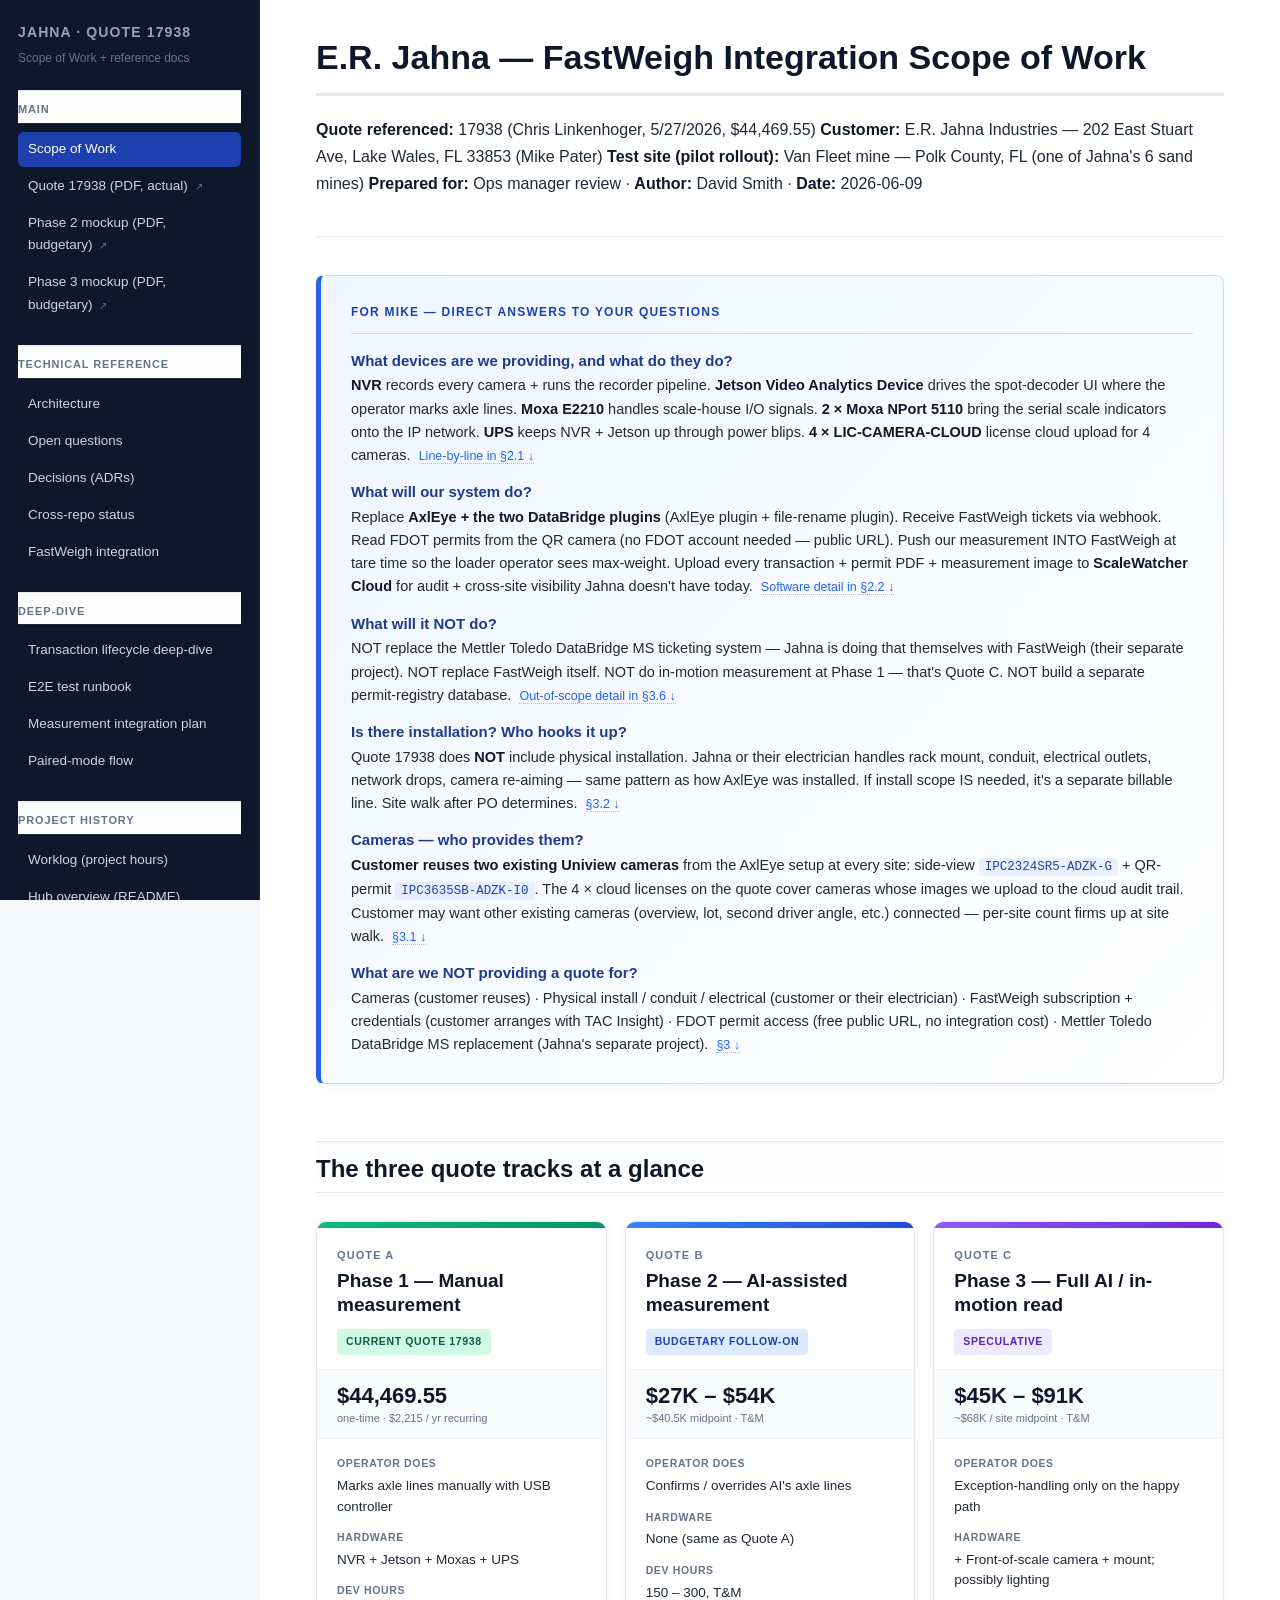
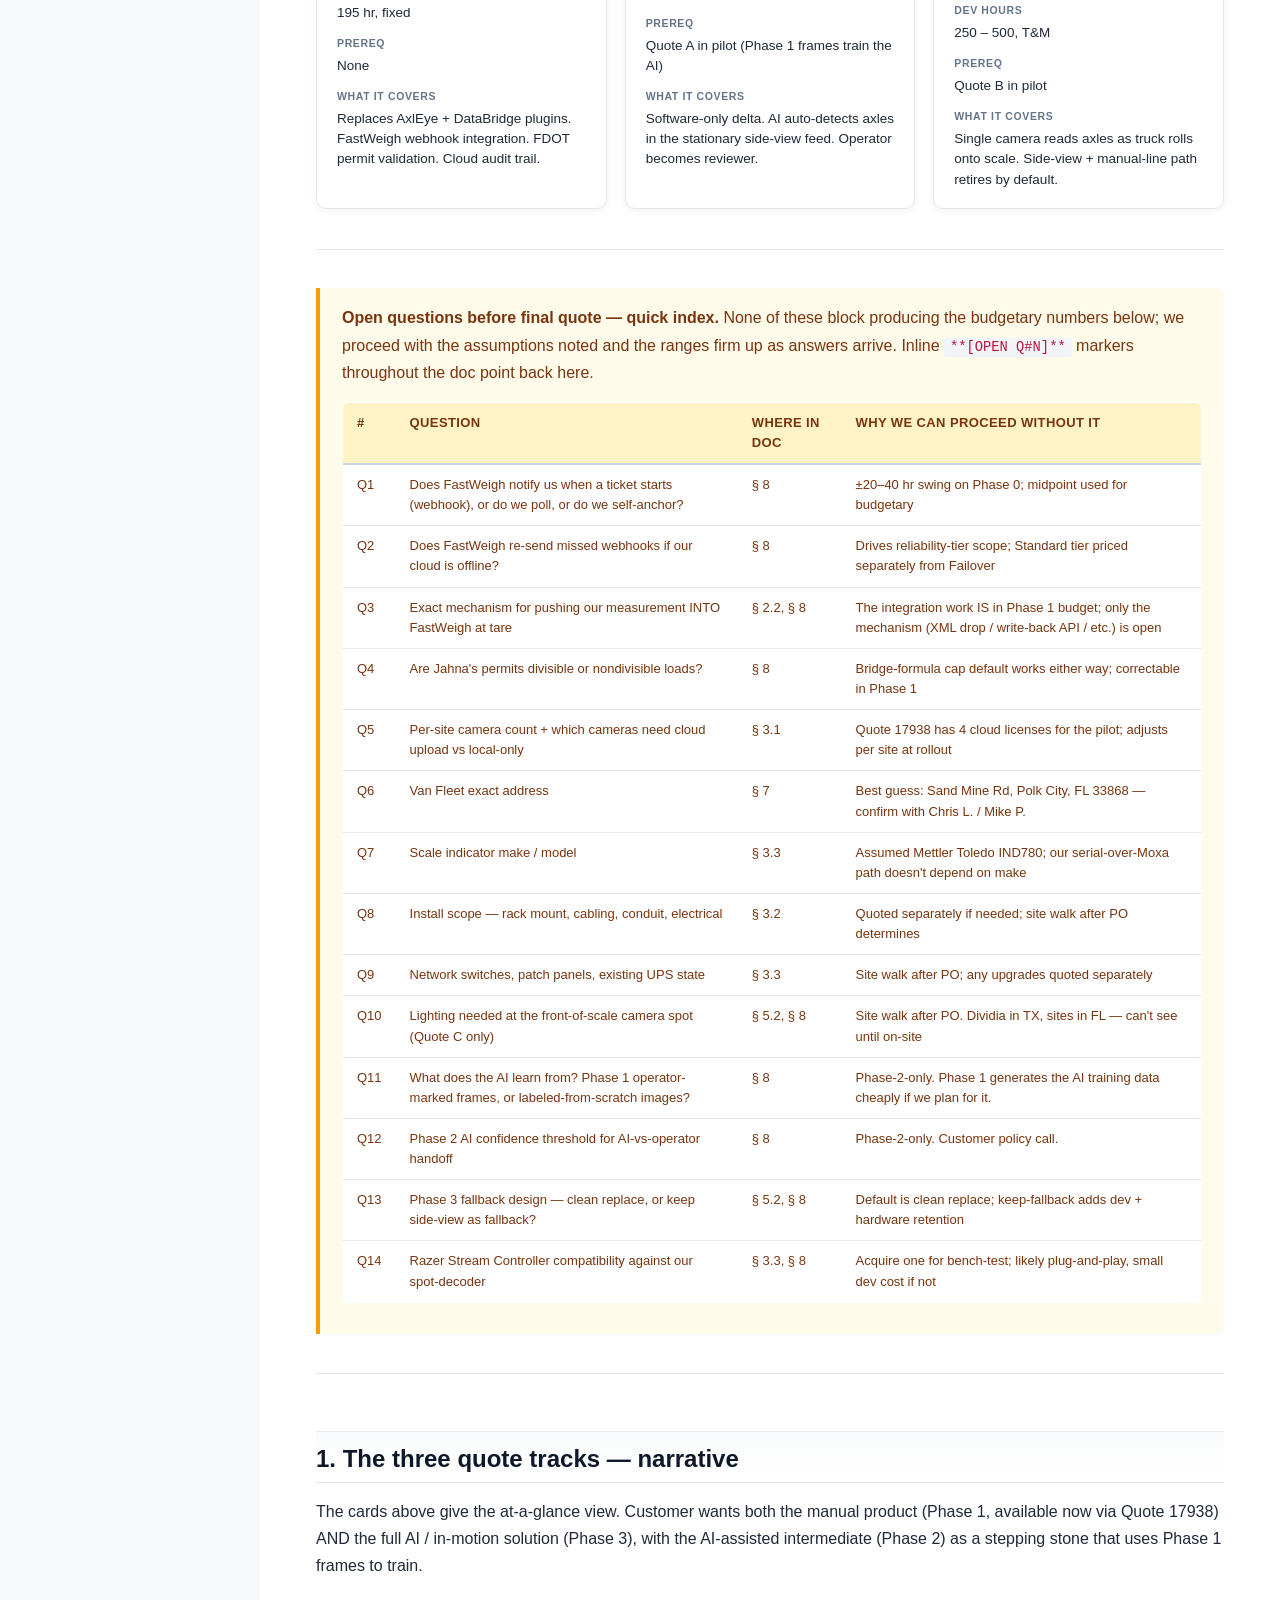
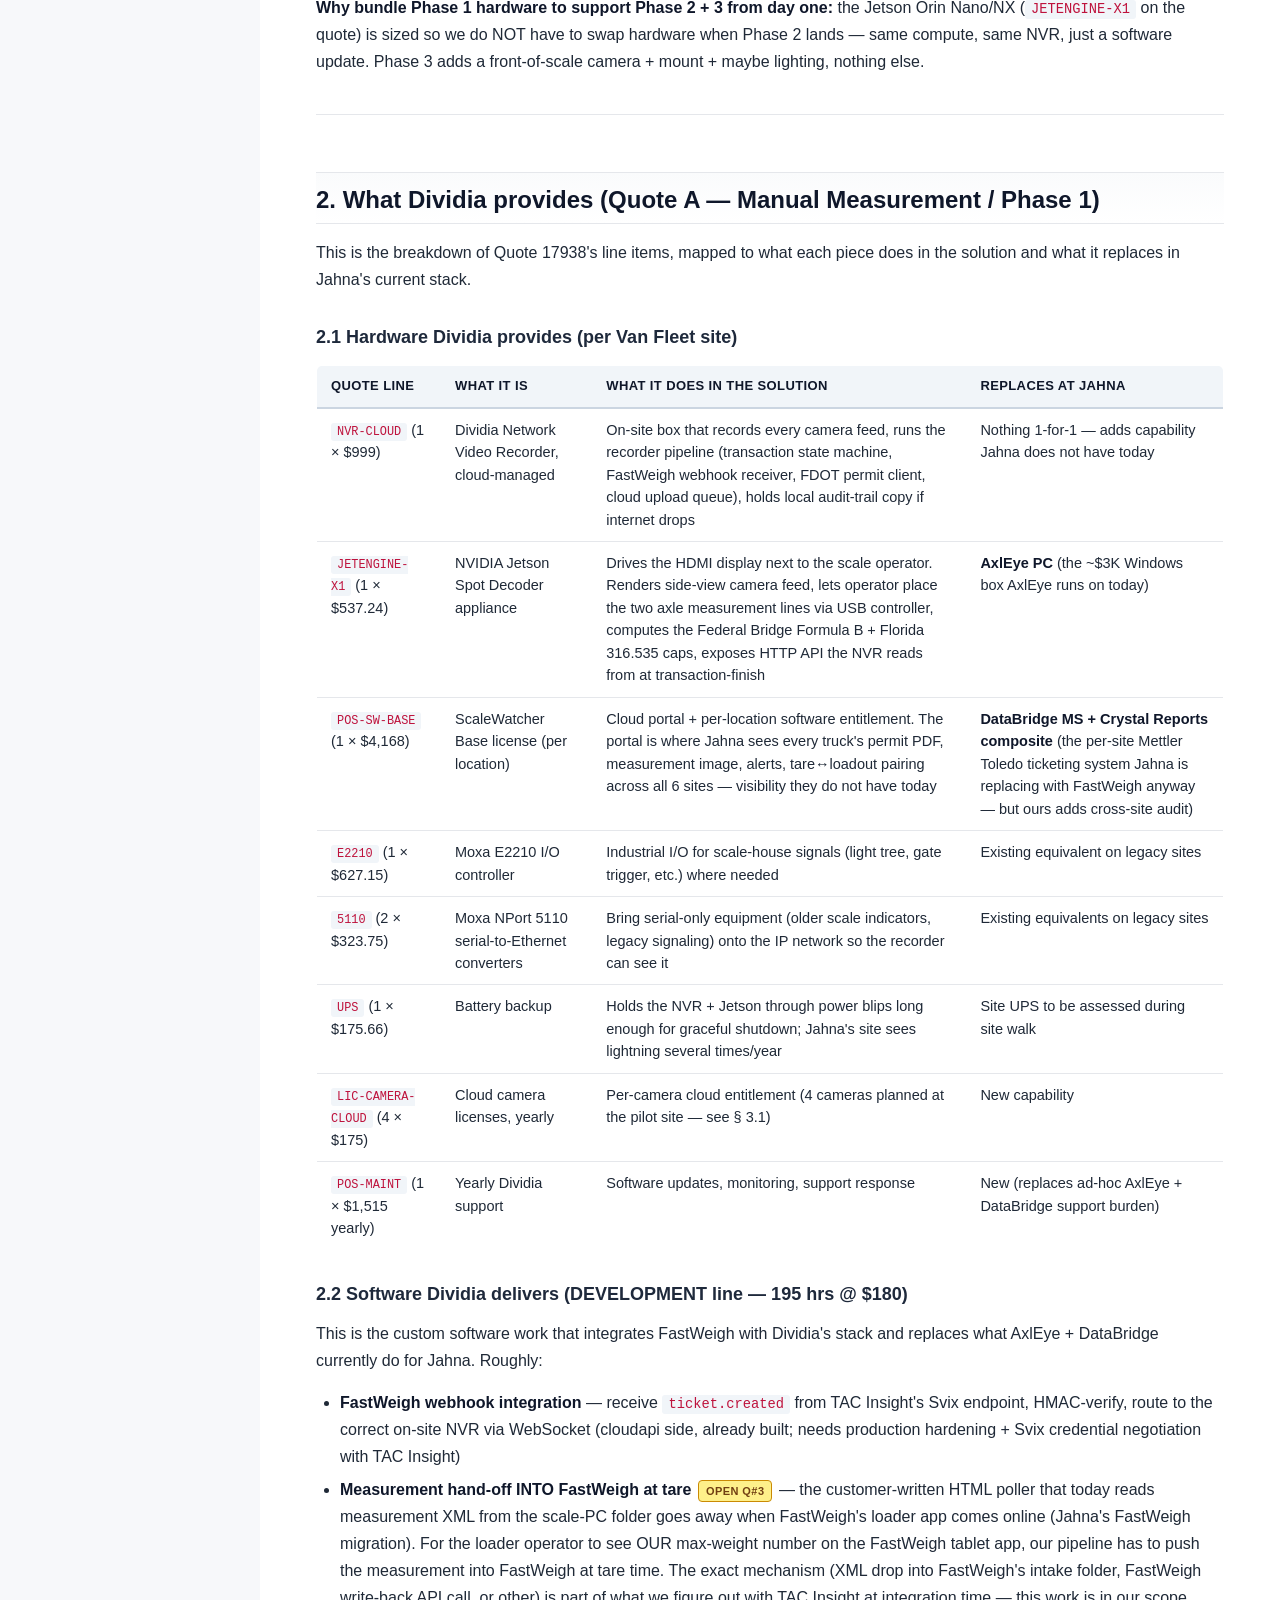
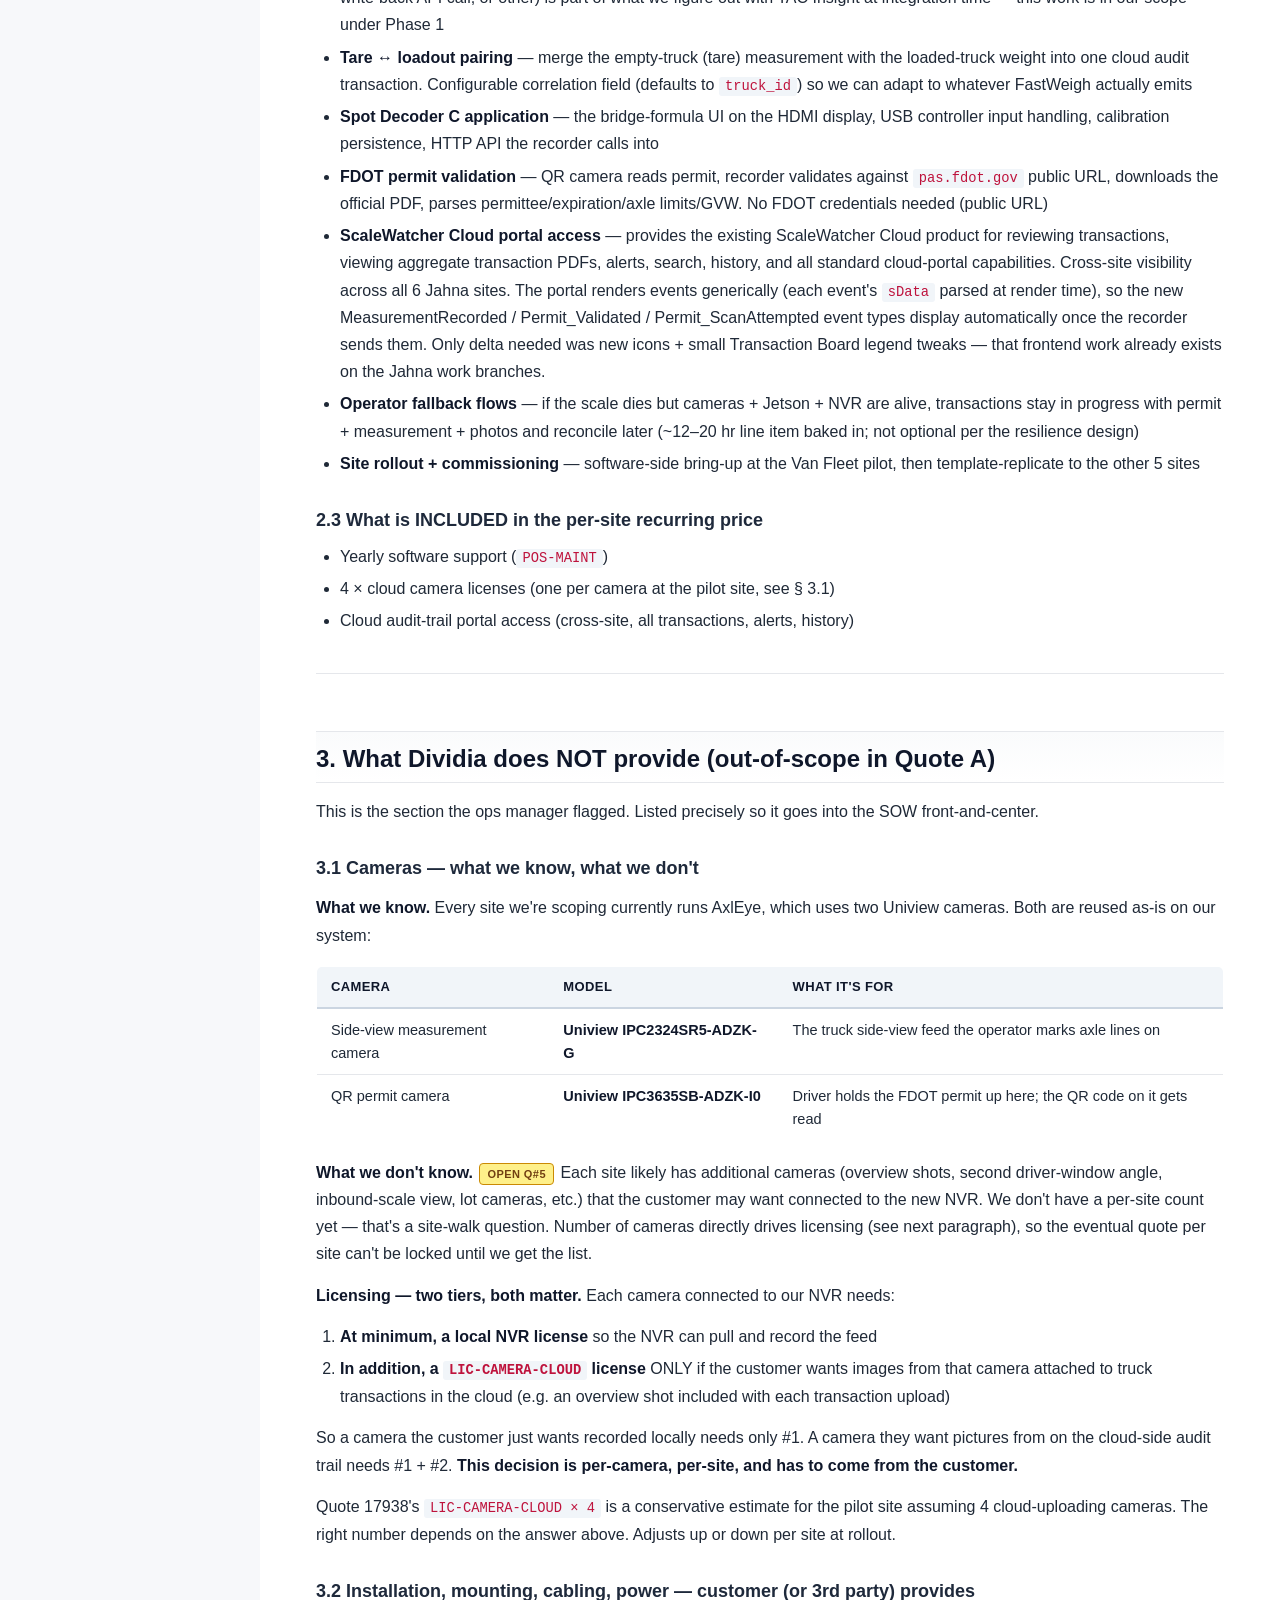
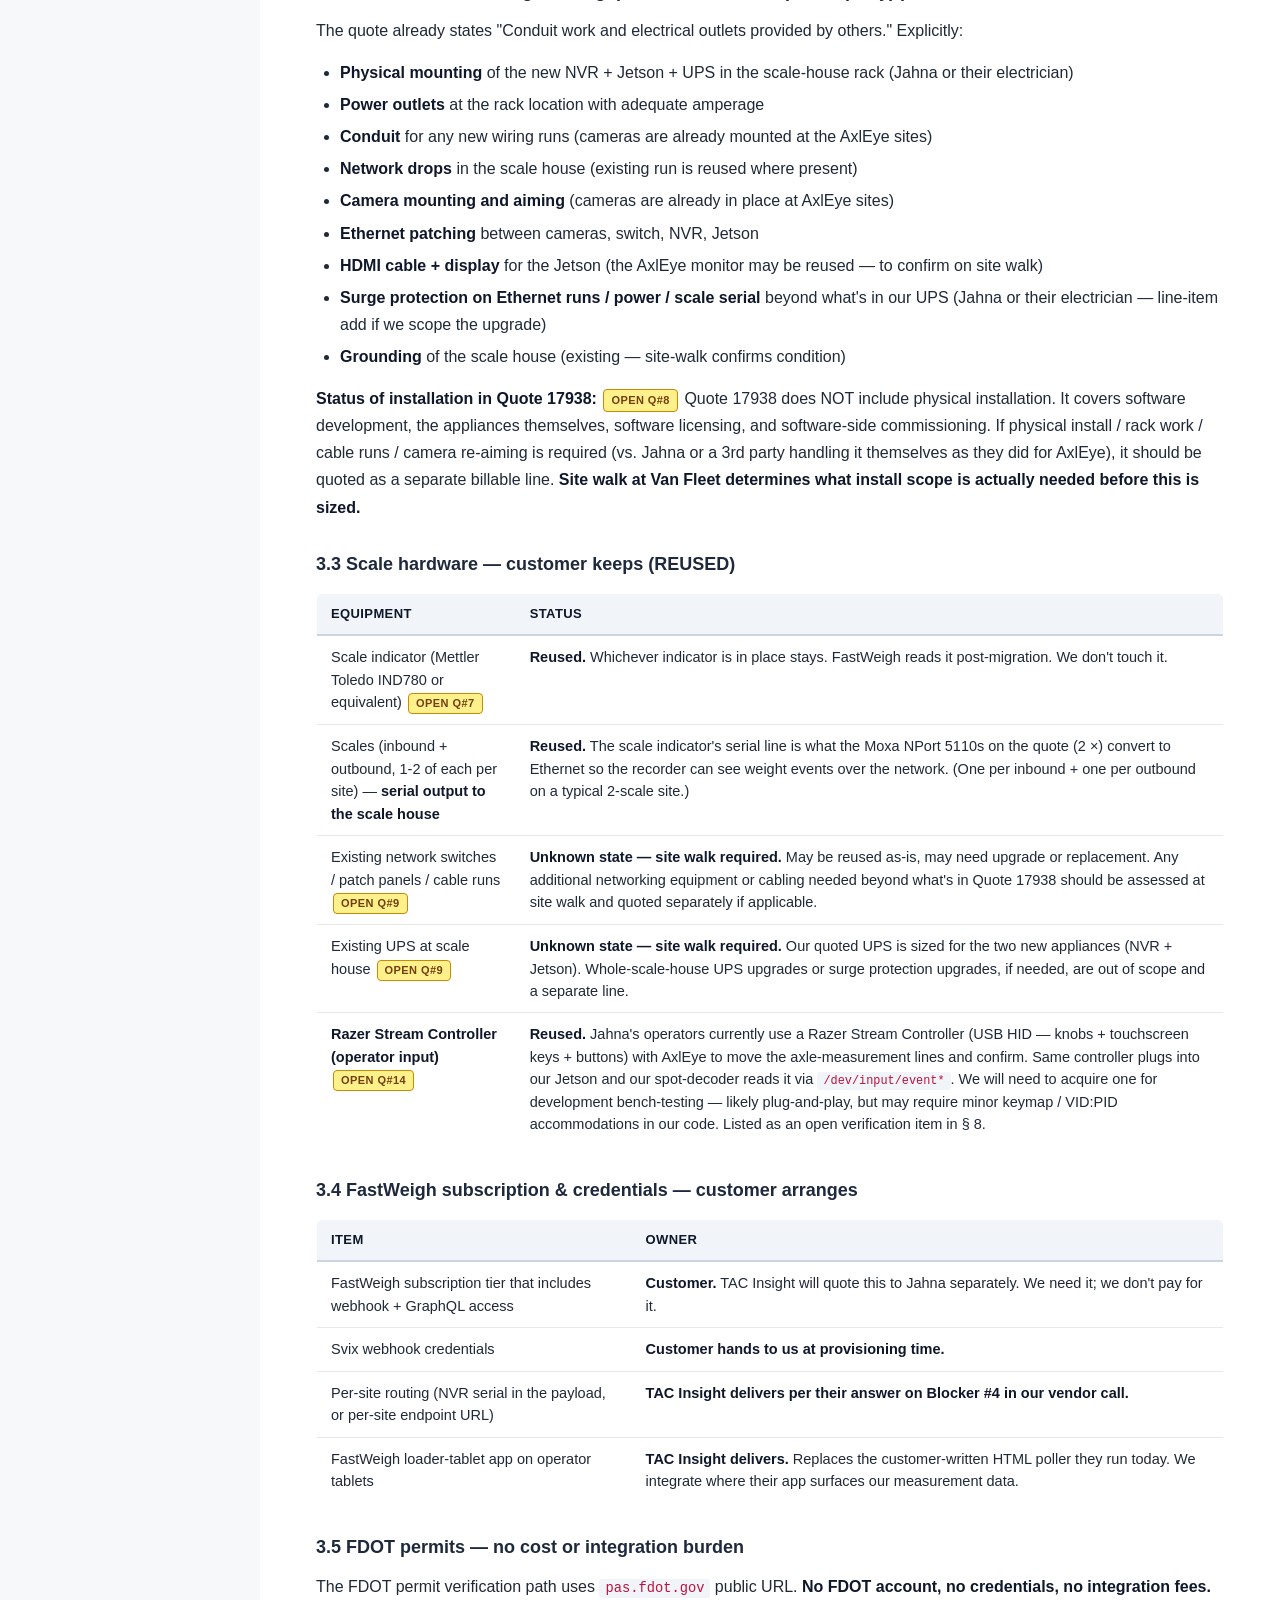
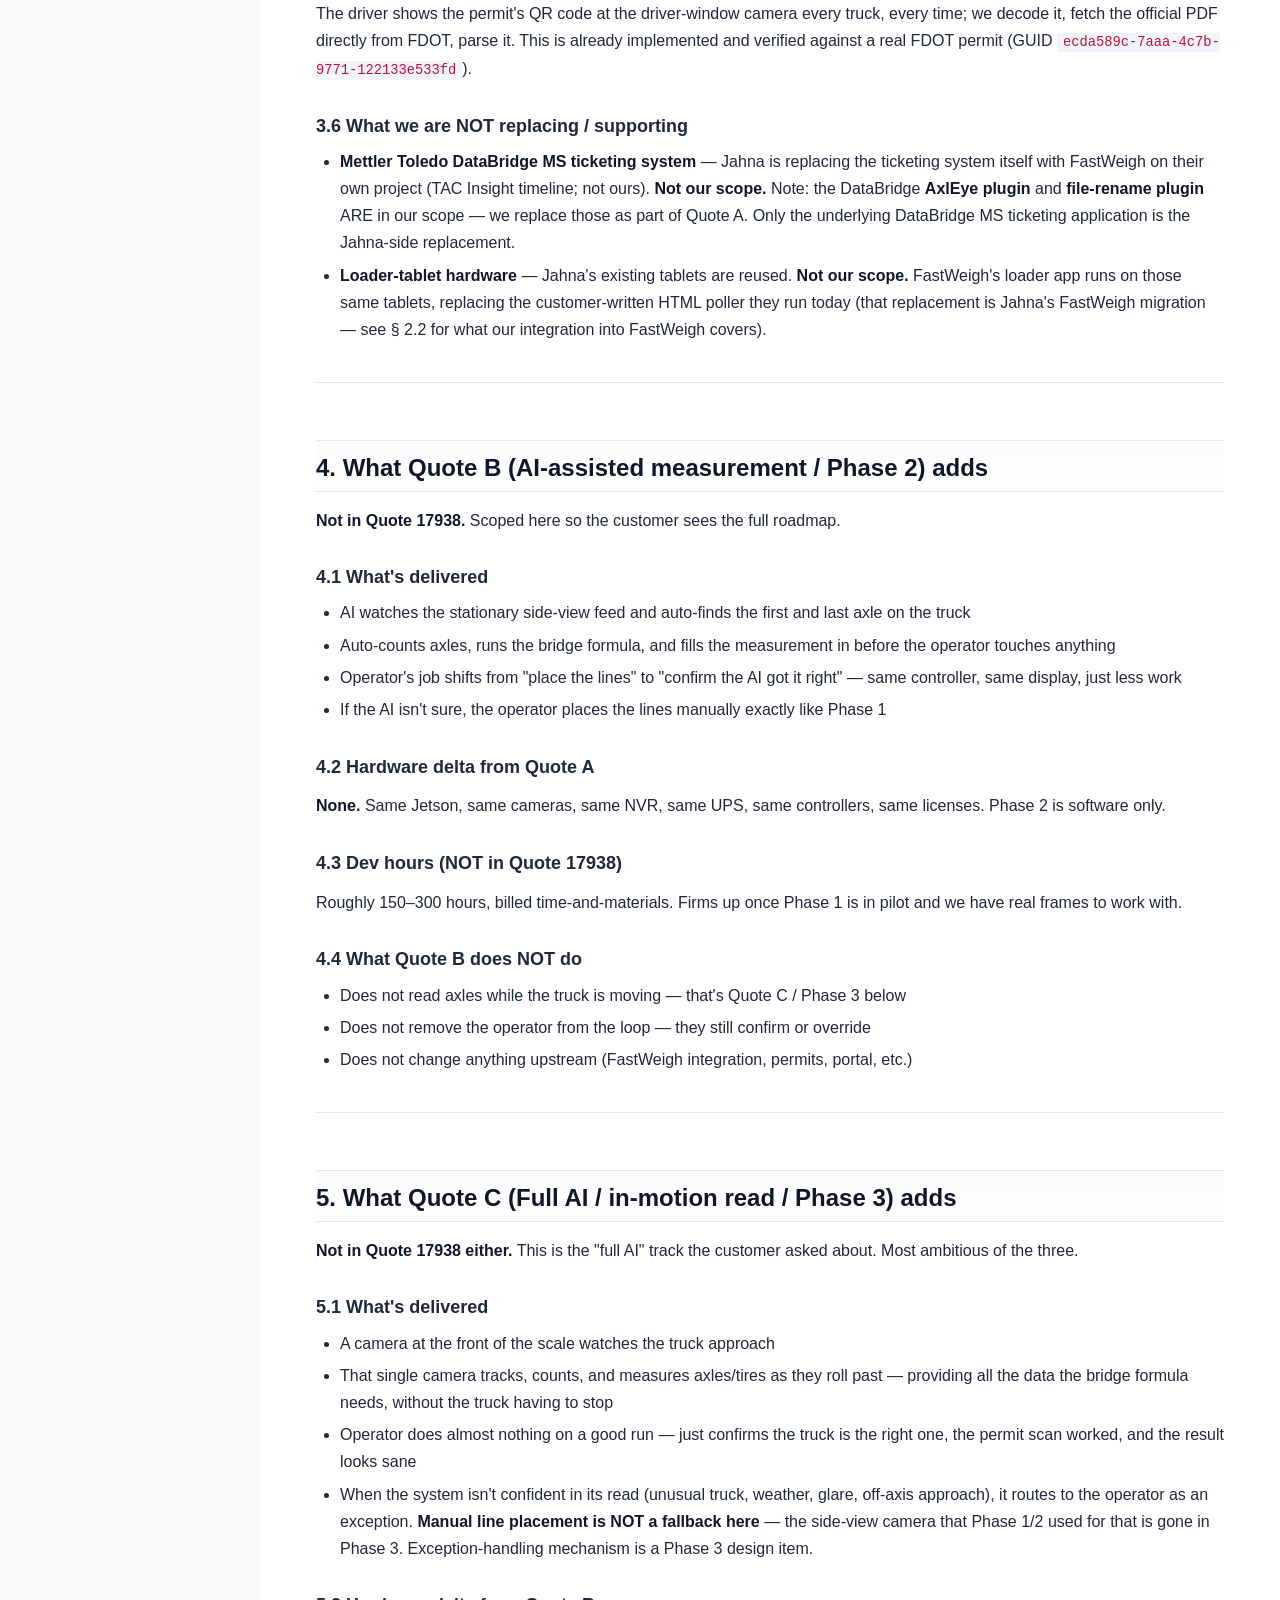
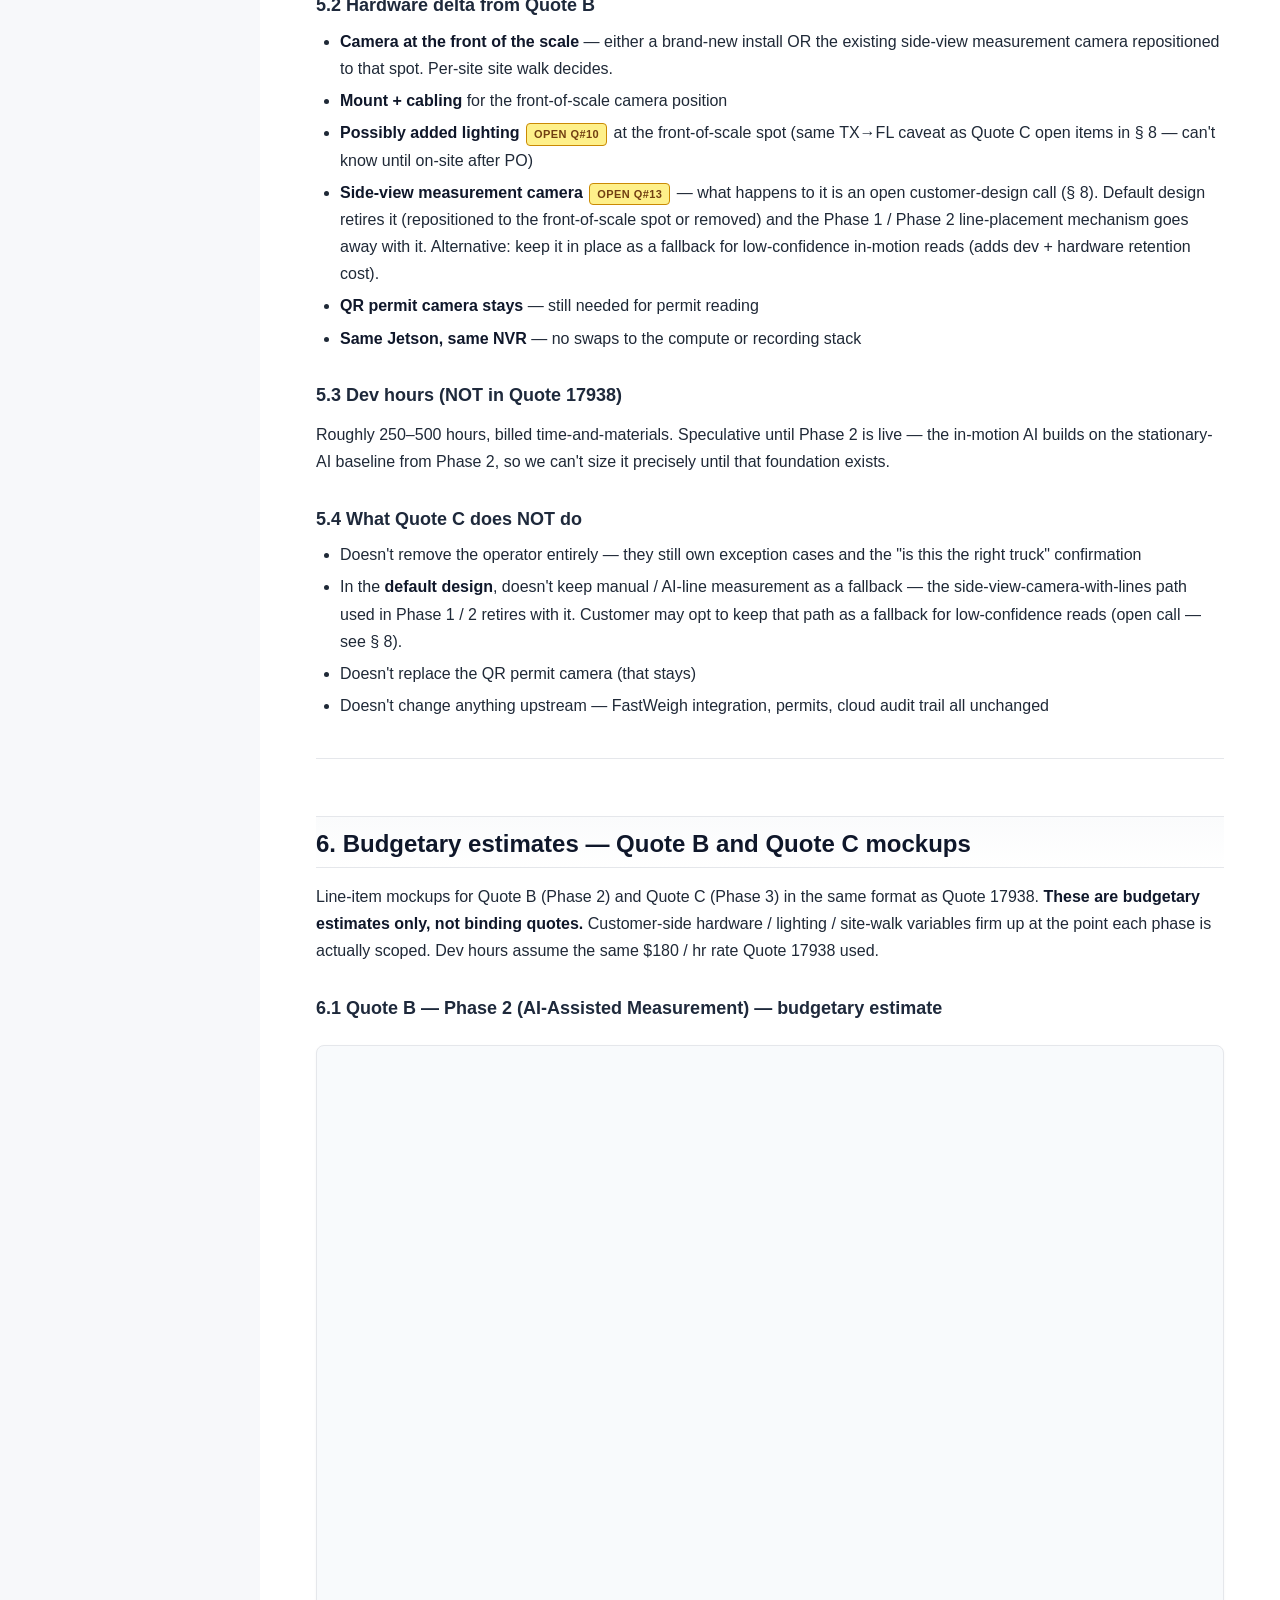
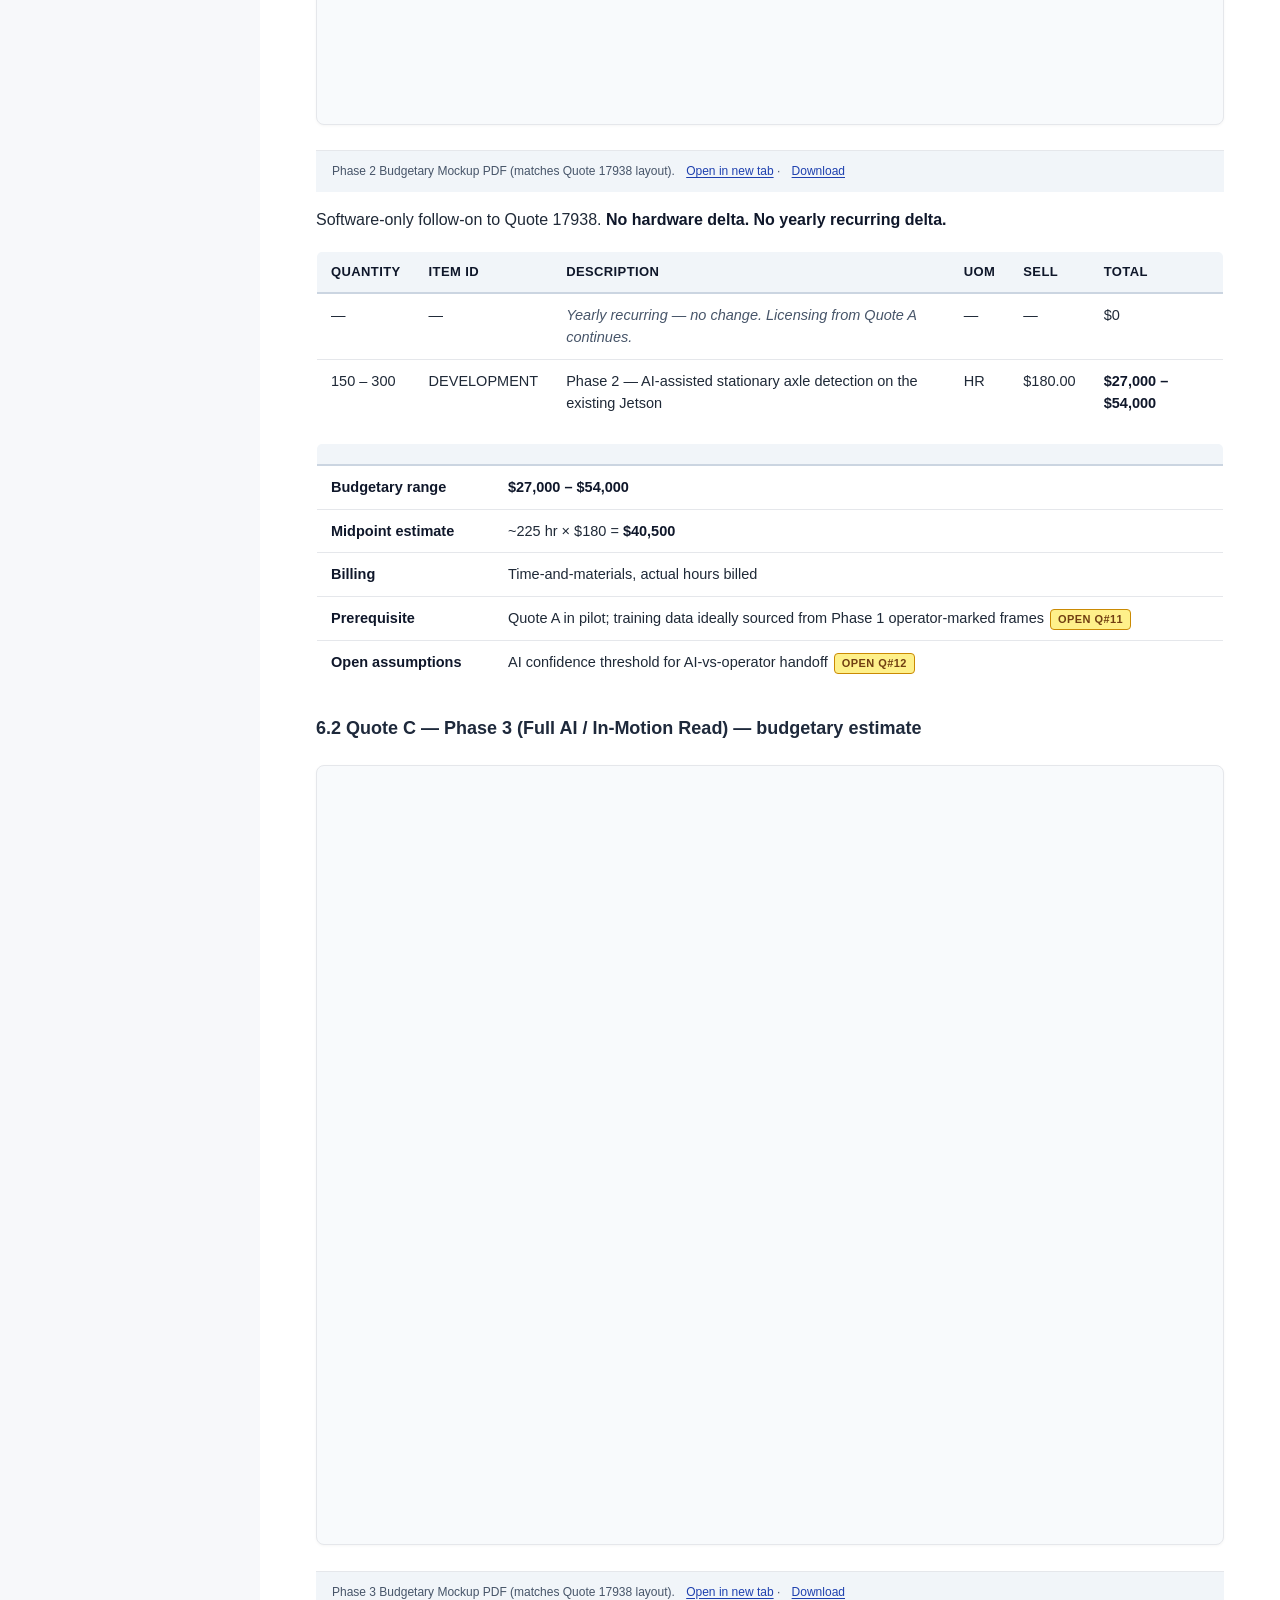
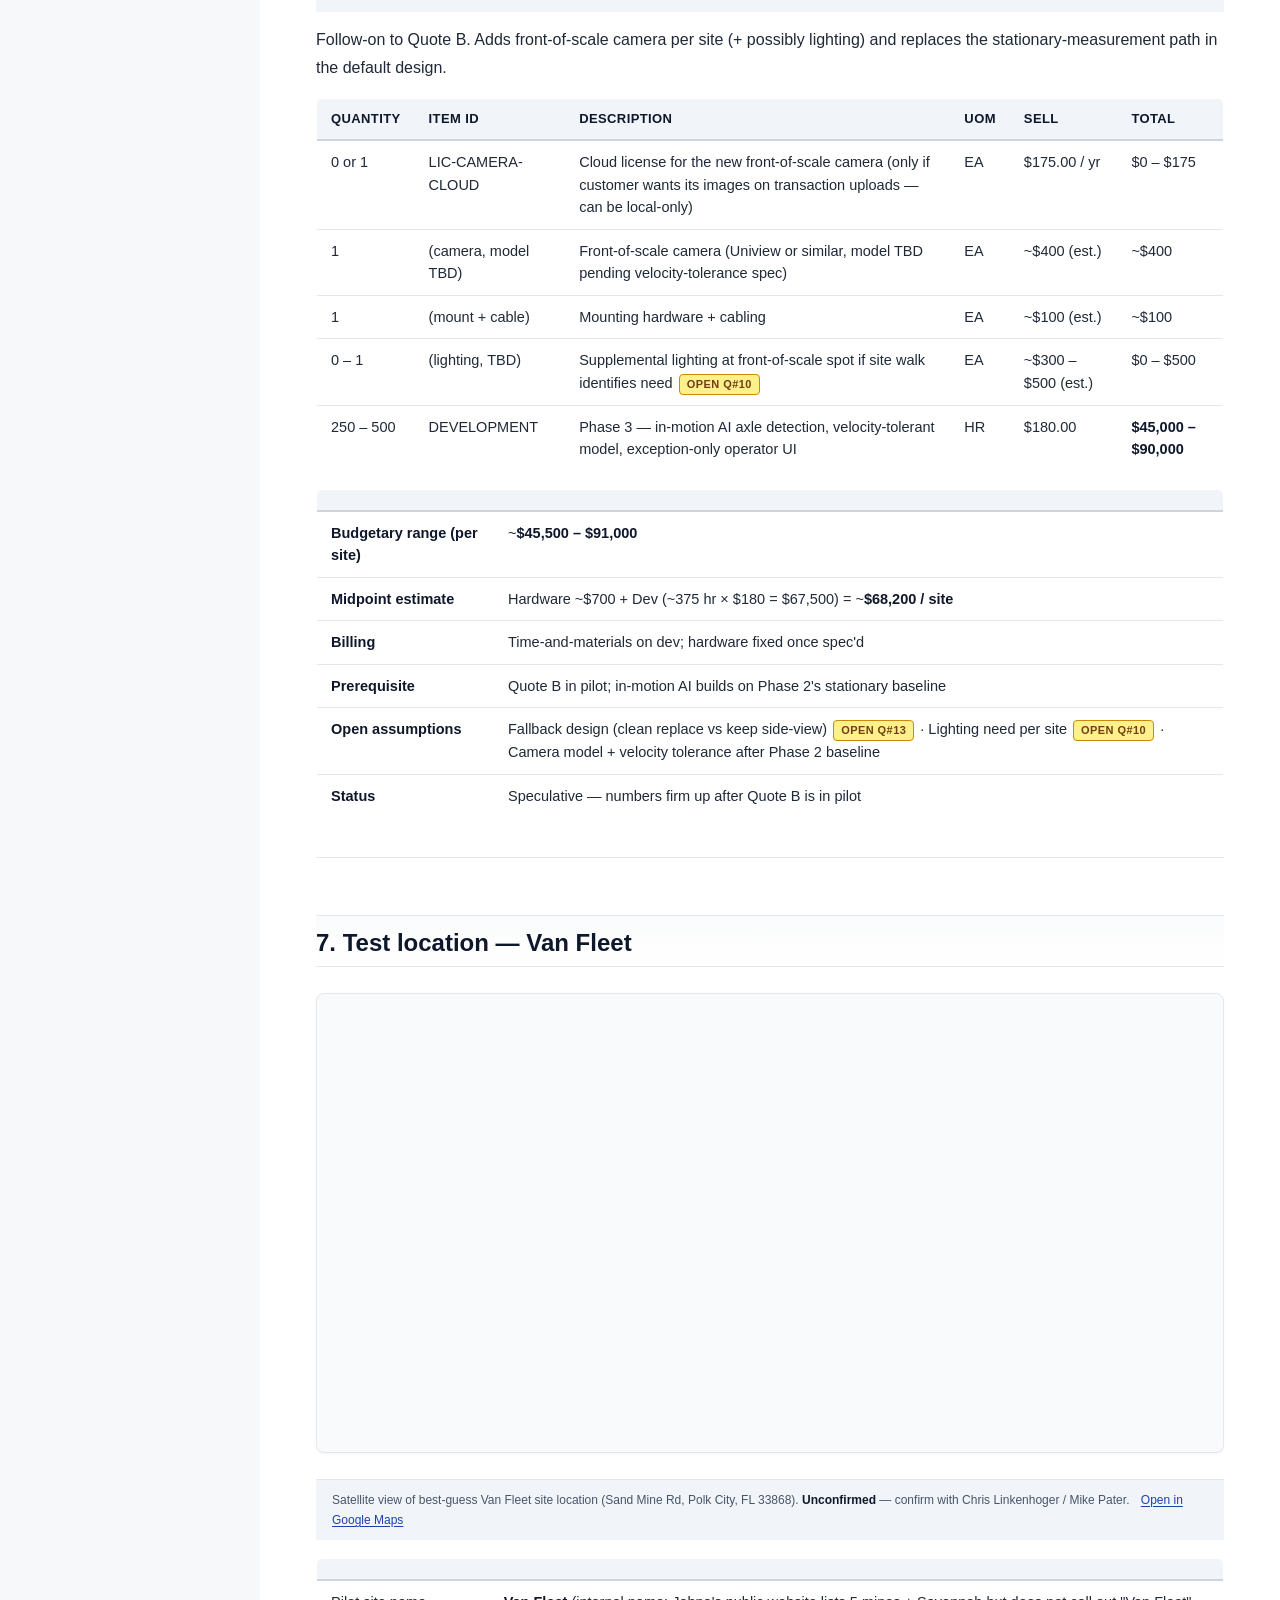
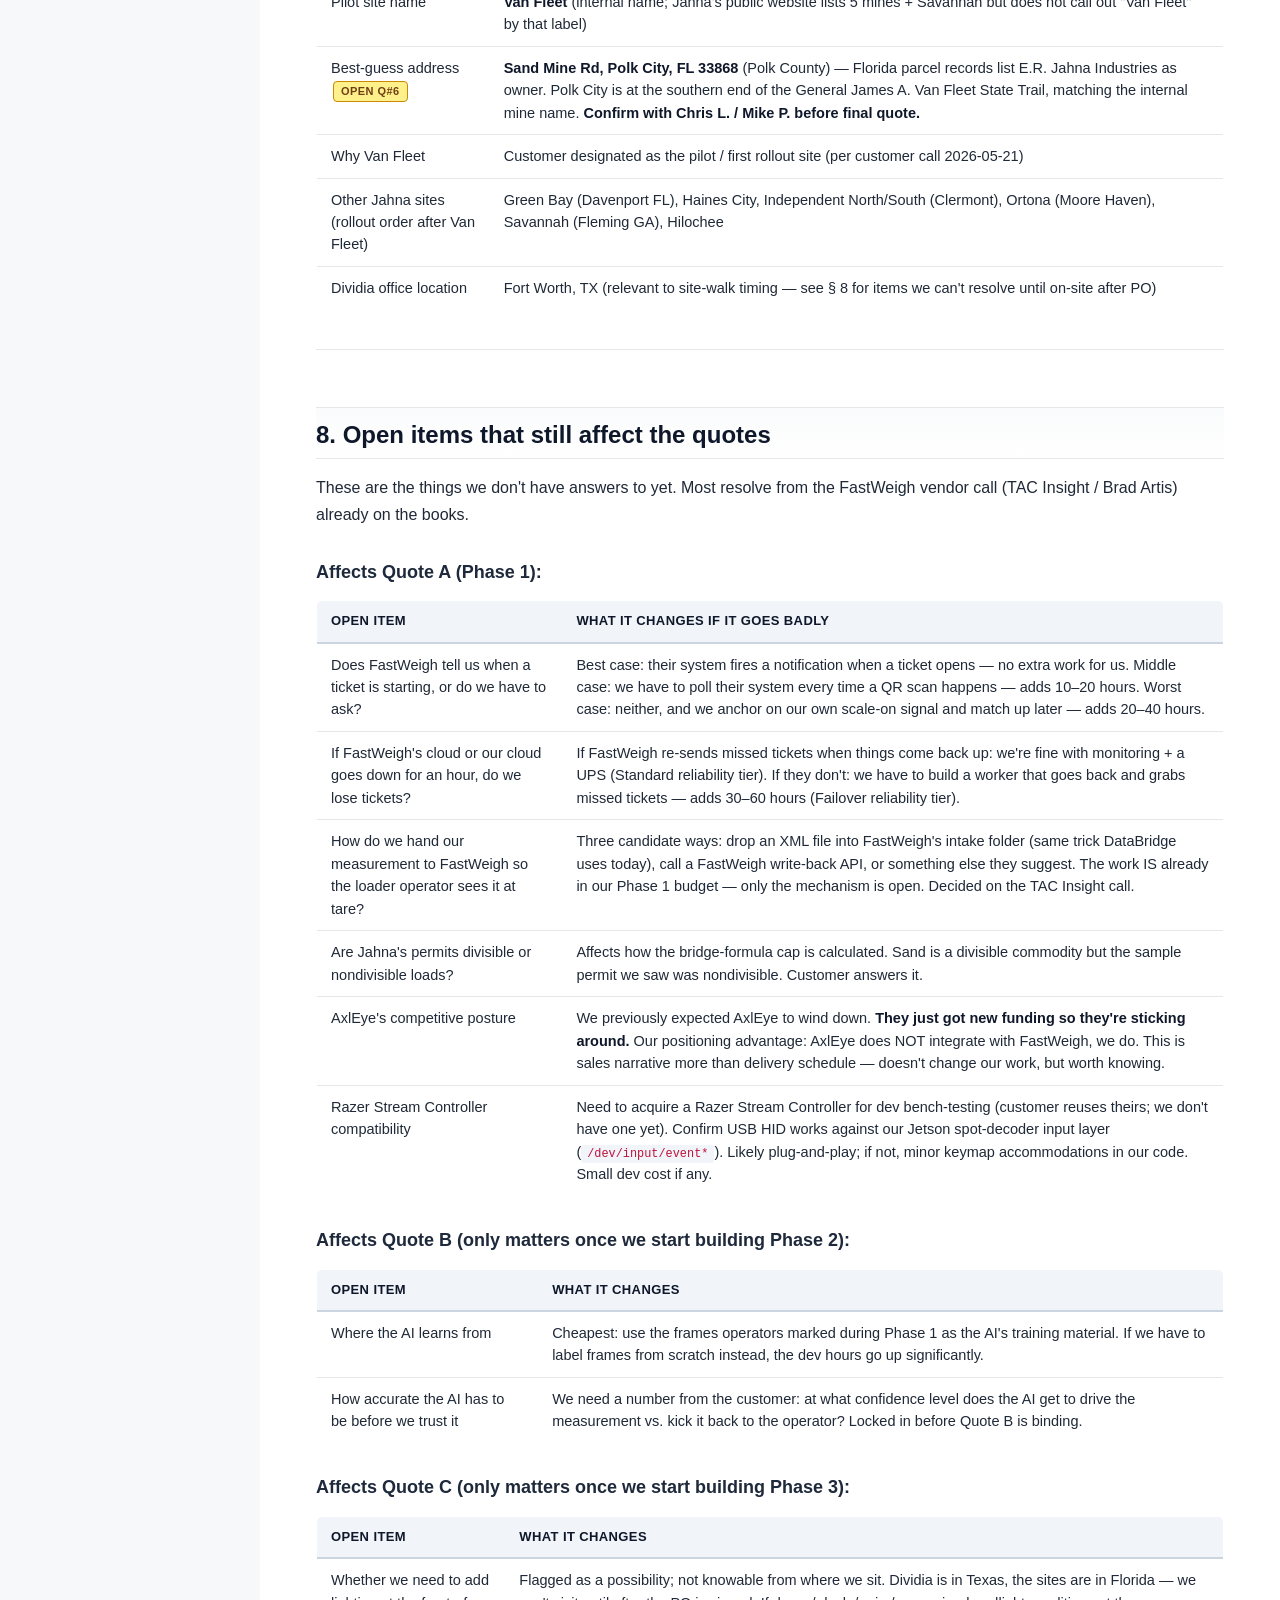
==== commit 071cbb7f: "Add Phase 2 + Phase 3 PDF mockups; plain-English the corpus jargon" ====
--- a/index.html
+++ b/index.html
@@ -14,7 +14,9 @@
 <p class="subtitle">Scope of Work + reference docs</p>
 <h2>Main</h2>
 <a href="#top" class="active">Scope of Work</a>
-<a href="quote-17938.pdf" target="_blank" class="external">Quote 17938 (PDF)</a>
+<a href="quote-17938.pdf" target="_blank" class="external">Quote 17938 (PDF, actual)</a>
+<a href="quote-mocks/phase2.pdf" target="_blank" class="external">Phase 2 mockup (PDF, budgetary)</a>
+<a href="quote-mocks/phase3.pdf" target="_blank" class="external">Phase 3 mockup (PDF, budgetary)</a>
 <h2>Technical reference</h2>
 <a href="docs/architecture.html" target="_blank">Architecture</a>
 <a href="docs/open-questions.html" target="_blank">Open questions</a>
@@ -187,9 +189,9 @@
 </tr>
 <tr>
 <td>Q11</td>
-<td>Phase 2 training-corpus source — Phase 1 frames or label from scratch?</td>
+<td>What does the AI learn from? Phase 1 operator-marked frames, or labeled-from-scratch images?</td>
 <td>§ 8</td>
-<td>Phase-2-only. Phase 1 generates the corpus cheaply if we plan for it.</td>
+<td>Phase-2-only. Phase 1 generates the AI training data cheaply if we plan for it.</td>
 </tr>
 <tr>
 <td>Q12</td>
@@ -454,6 +456,12 @@
 <h2 id="section-6">6. Budgetary estimates — Quote B and Quote C mockups</h2>
 <p>Line-item mockups for Quote B (Phase 2) and Quote C (Phase 3) in the same format as Quote 17938. <strong>These are budgetary estimates only, not binding quotes.</strong> Customer-side hardware / lighting / site-walk variables firm up at the point each phase is actually scoped. Dev hours assume the same $180 / hr rate Quote 17938 used.</p>
 <h3 id="section-6-1">6.1 Quote B — Phase 2 (AI-Assisted Measurement) — budgetary estimate</h3>
+
+<div class="embed-wrap pdf" style="height:680px;">
+  <iframe src="quote-mocks/phase2.pdf" title="Phase 2 Budgetary Mockup"></iframe>
+</div>
+<div class="embed-caption">Phase 2 Budgetary Mockup PDF (matches Quote 17938 layout). <a href="quote-mocks/phase2.pdf" target="_blank">Open in new tab</a> · <a href="quote-mocks/phase2.pdf" download>Download</a></div>
+
 <p>Software-only follow-on to Quote 17938. <strong>No hardware delta. No yearly recurring delta.</strong></p>
 <table>
 <thead>
@@ -512,6 +520,12 @@
 </tr>
 </tbody></table>
 <h3 id="section-6-2">6.2 Quote C — Phase 3 (Full AI / In-Motion Read) — budgetary estimate</h3>
+
+<div class="embed-wrap pdf" style="height:780px;">
+  <iframe src="quote-mocks/phase3.pdf" title="Phase 3 Budgetary Mockup"></iframe>
+</div>
+<div class="embed-caption">Phase 3 Budgetary Mockup PDF (matches Quote 17938 layout). <a href="quote-mocks/phase3.pdf" target="_blank">Open in new tab</a> · <a href="quote-mocks/phase3.pdf" download>Download</a></div>
+
 <p>Follow-on to Quote B. Adds front-of-scale camera per site (+ possibly lighting) and replaces the stationary-measurement path in the default design.</p>
 <table>
 <thead>
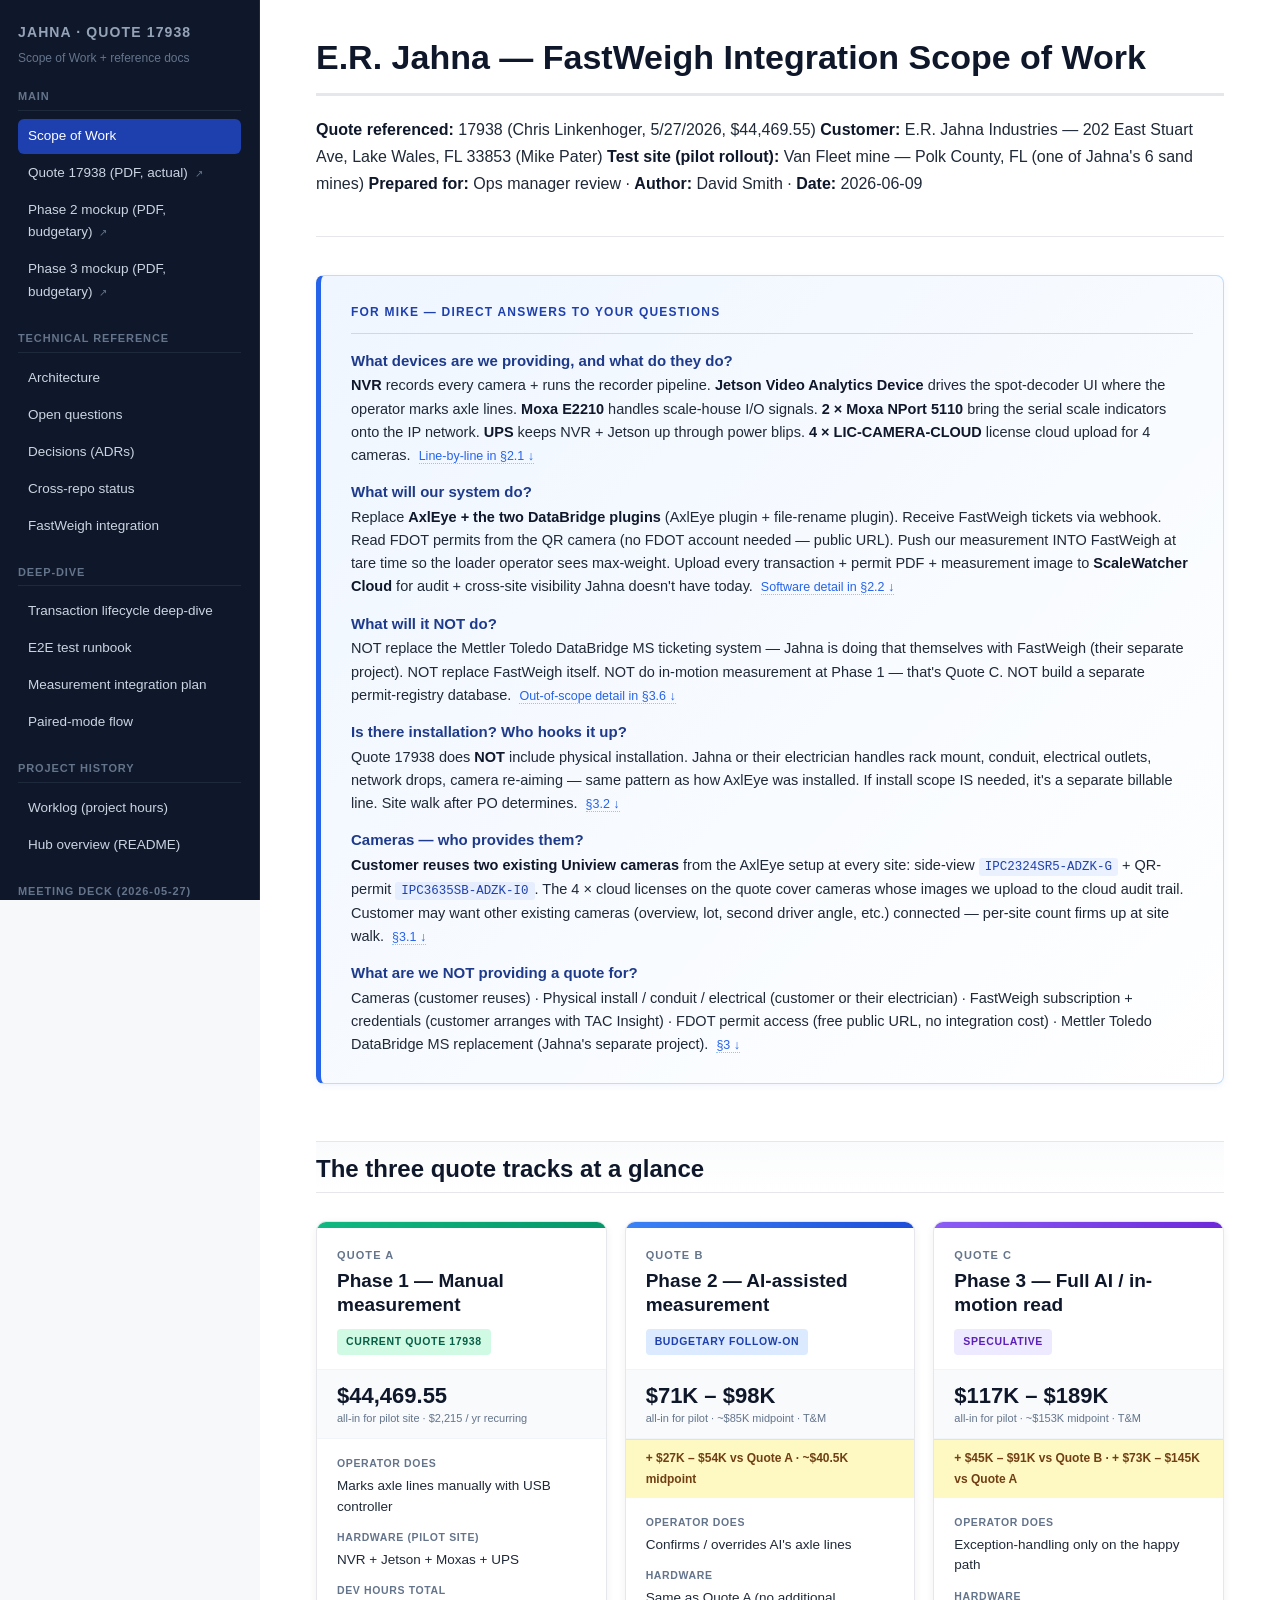
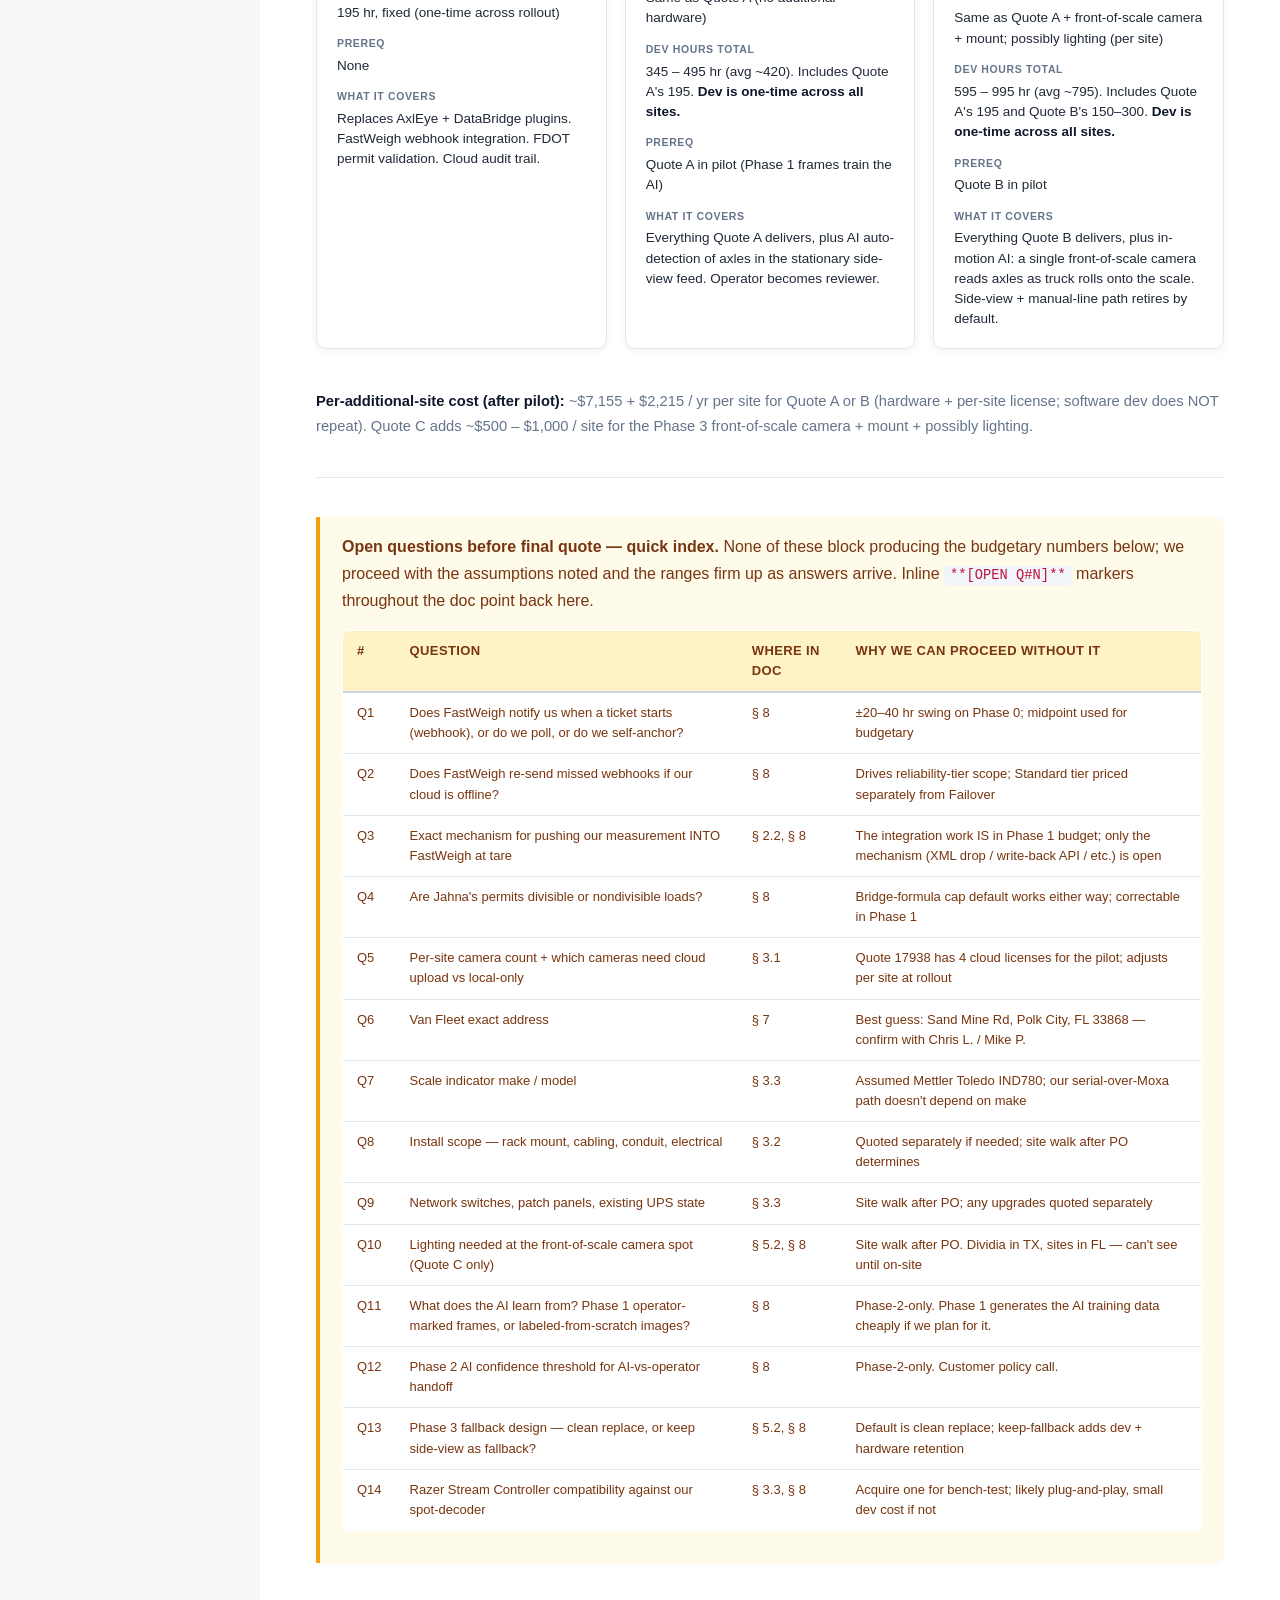
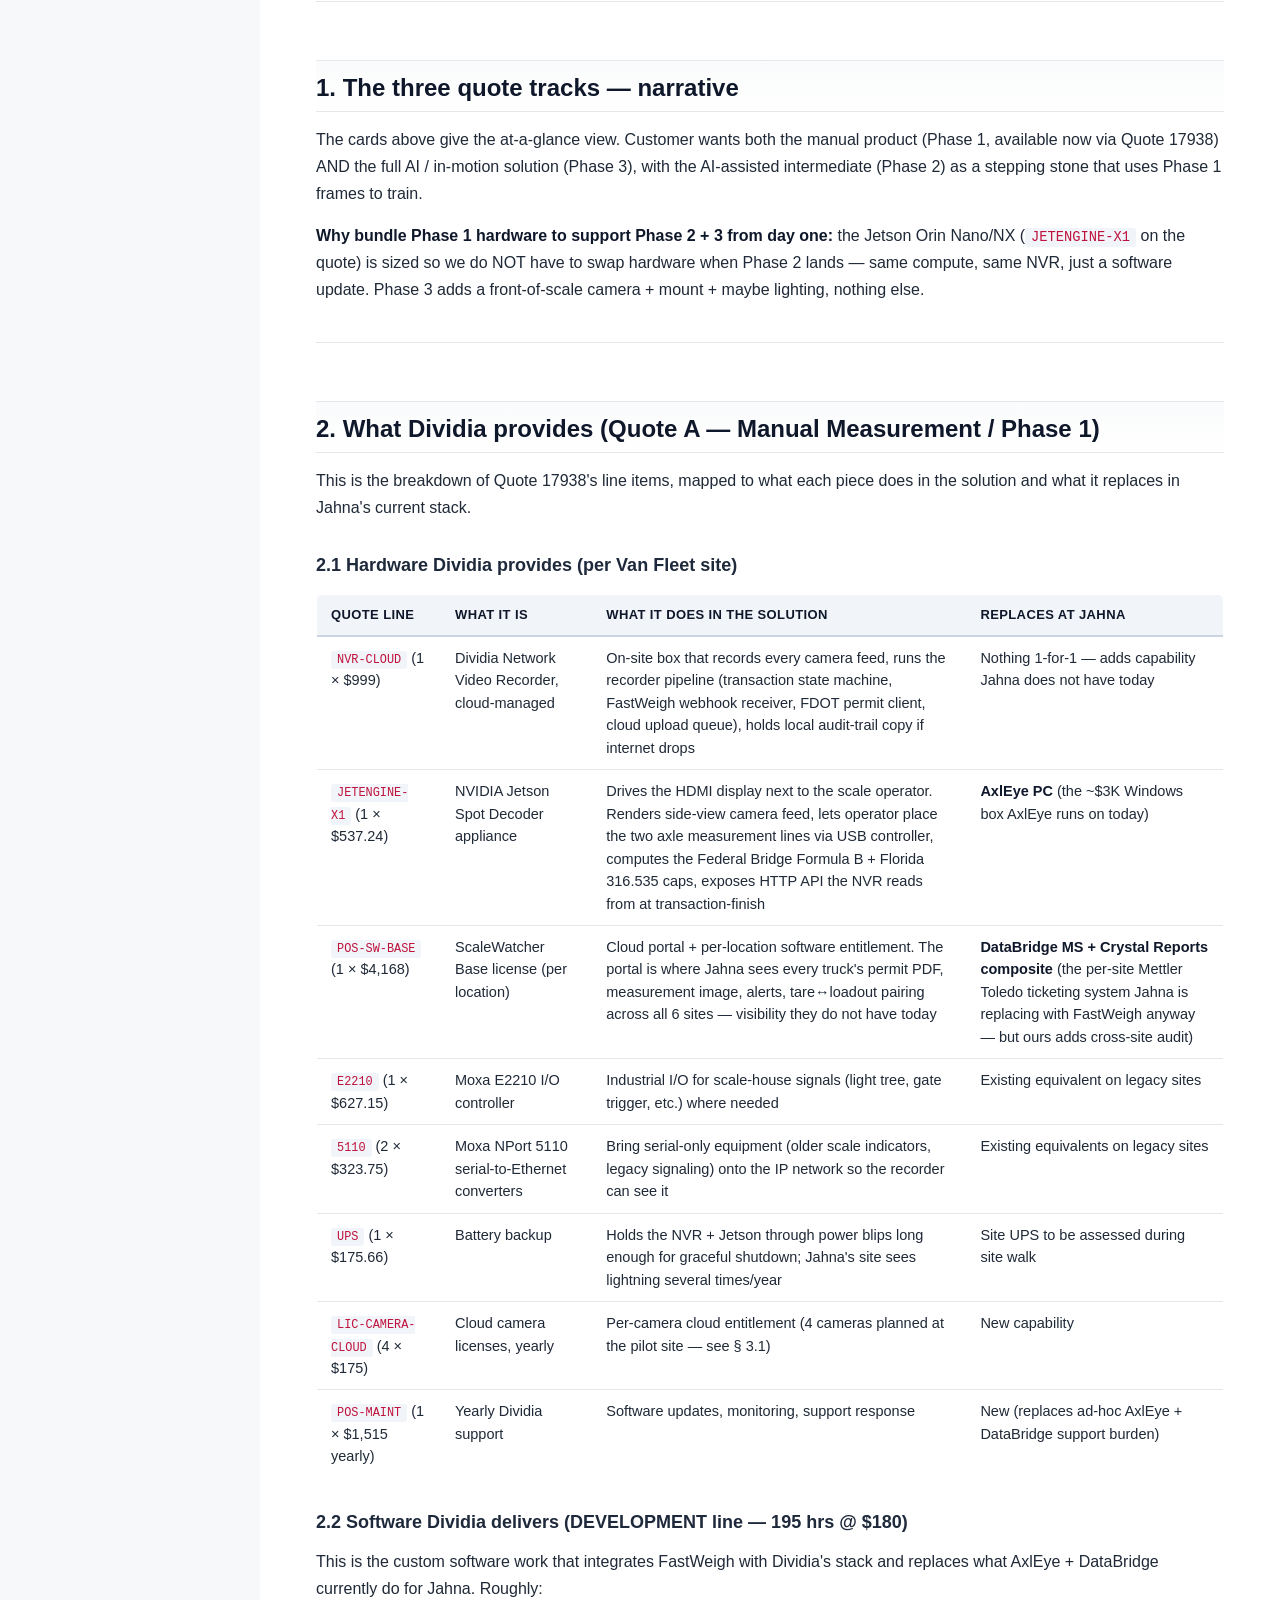
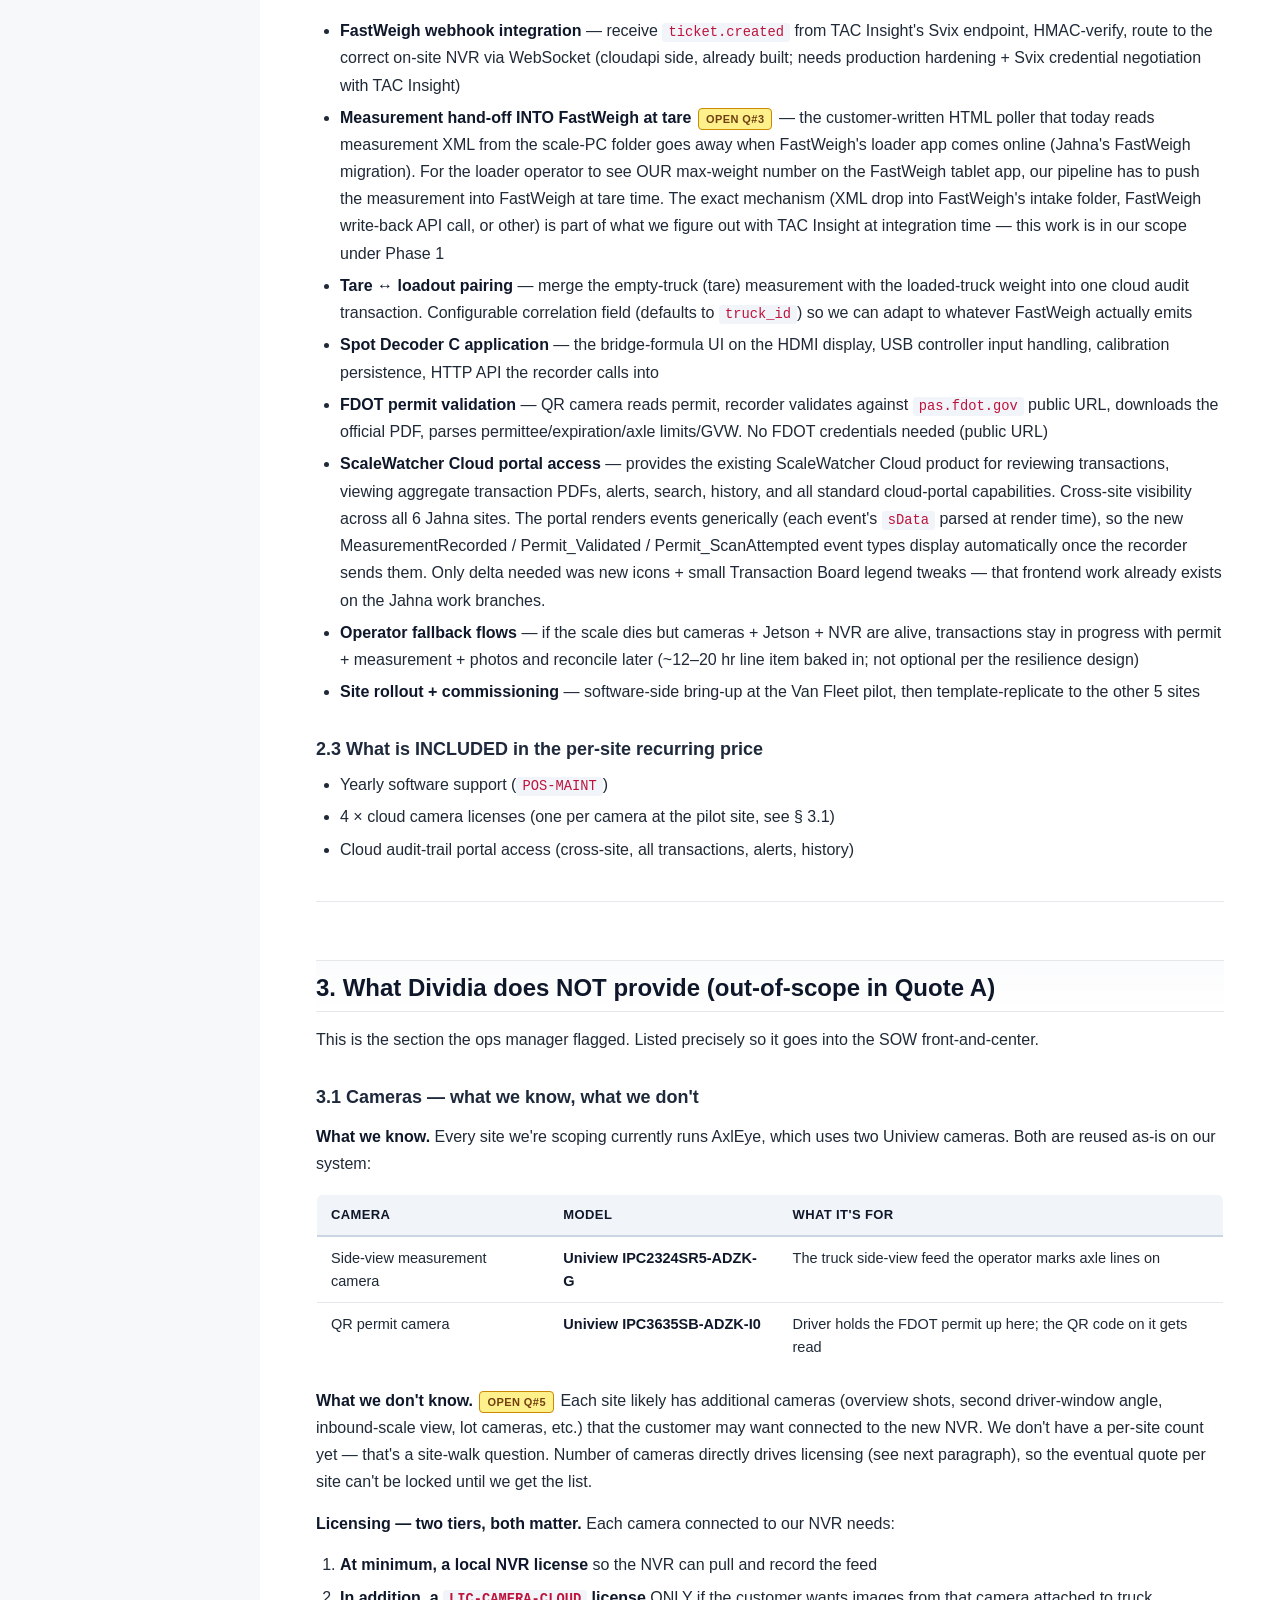
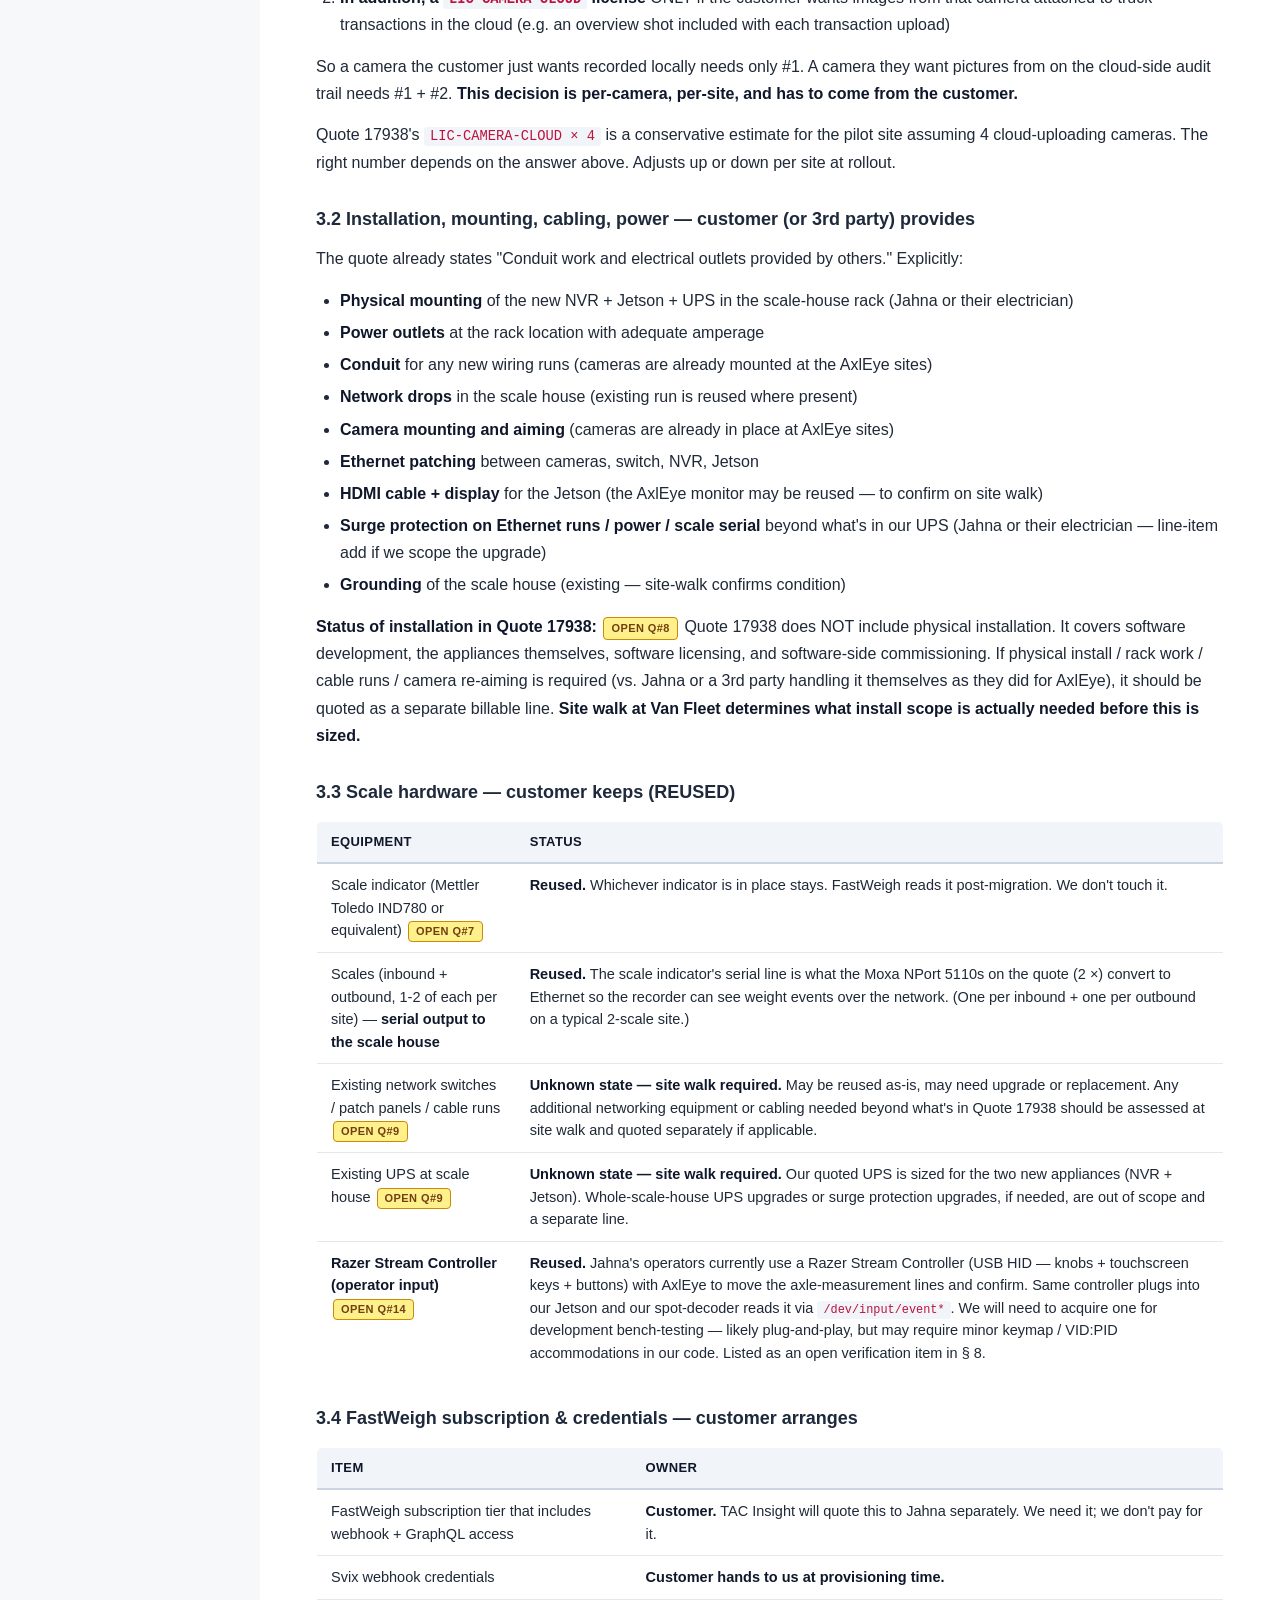
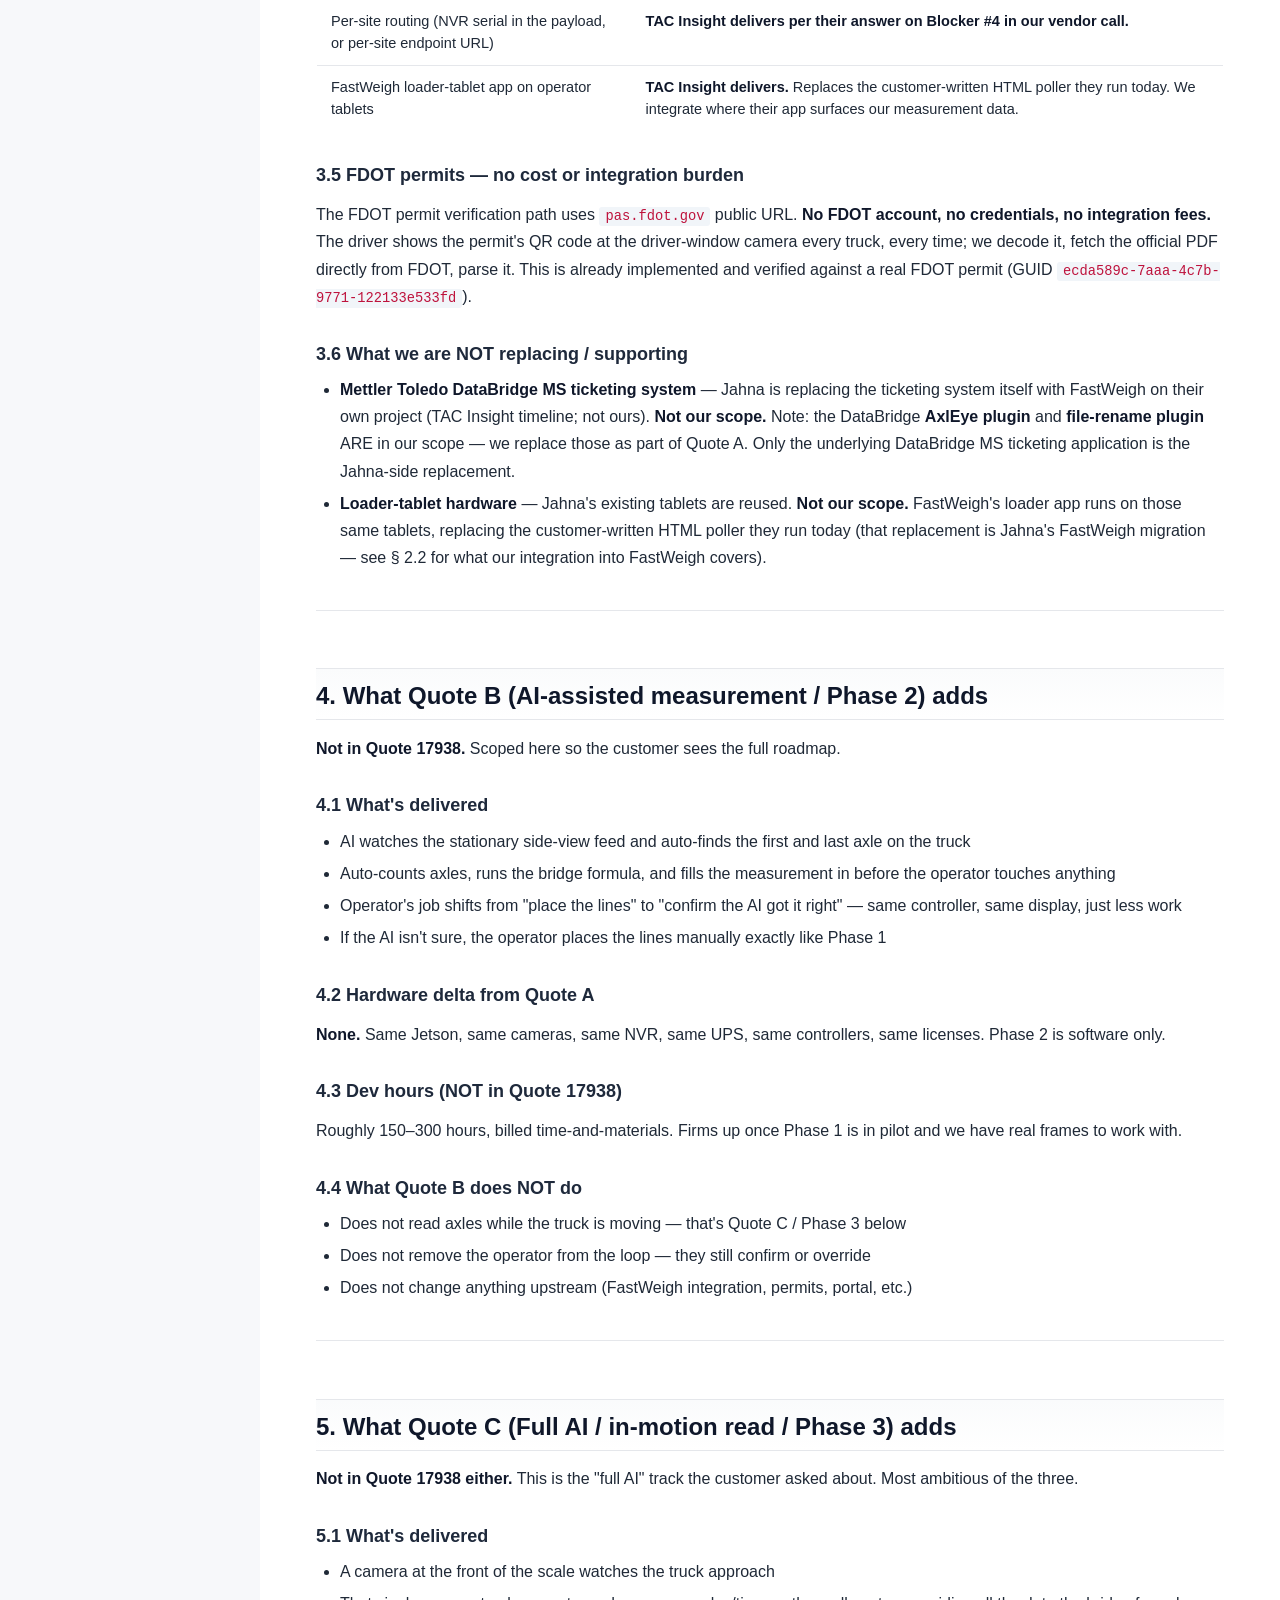
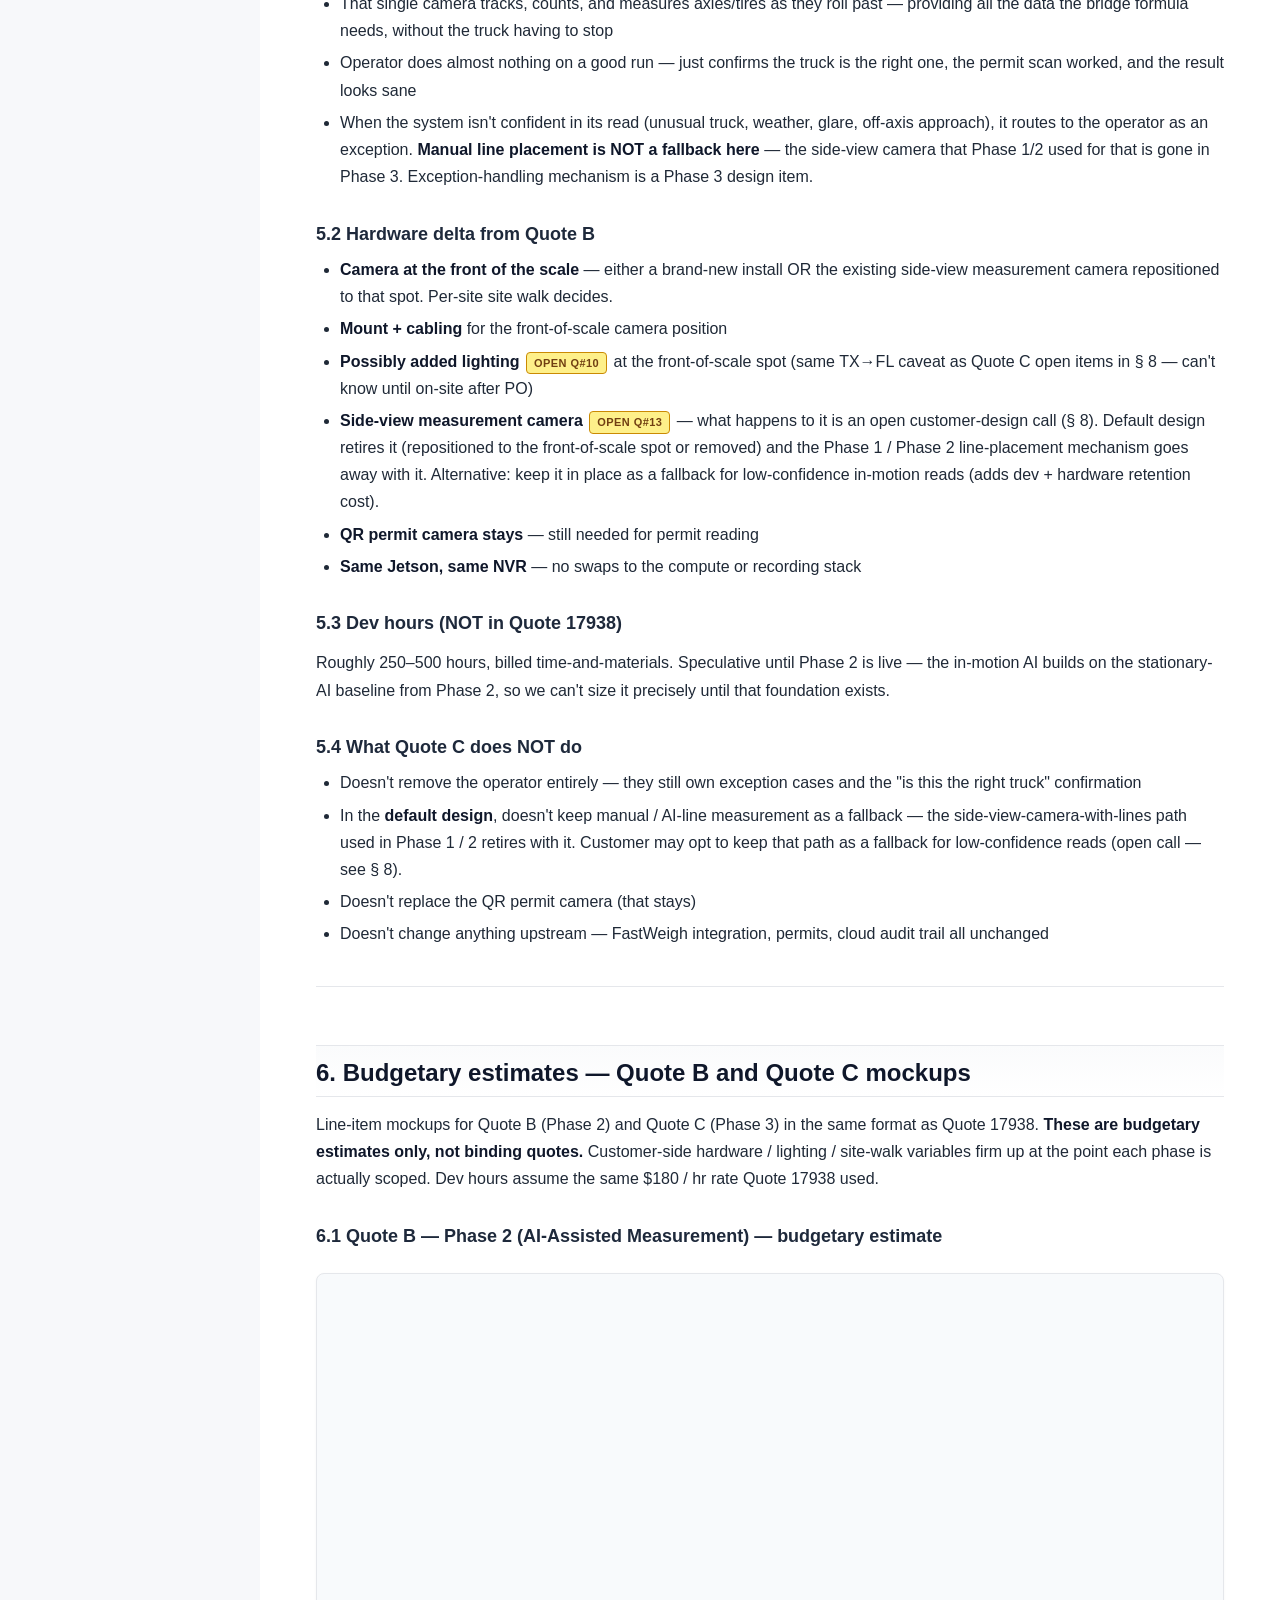
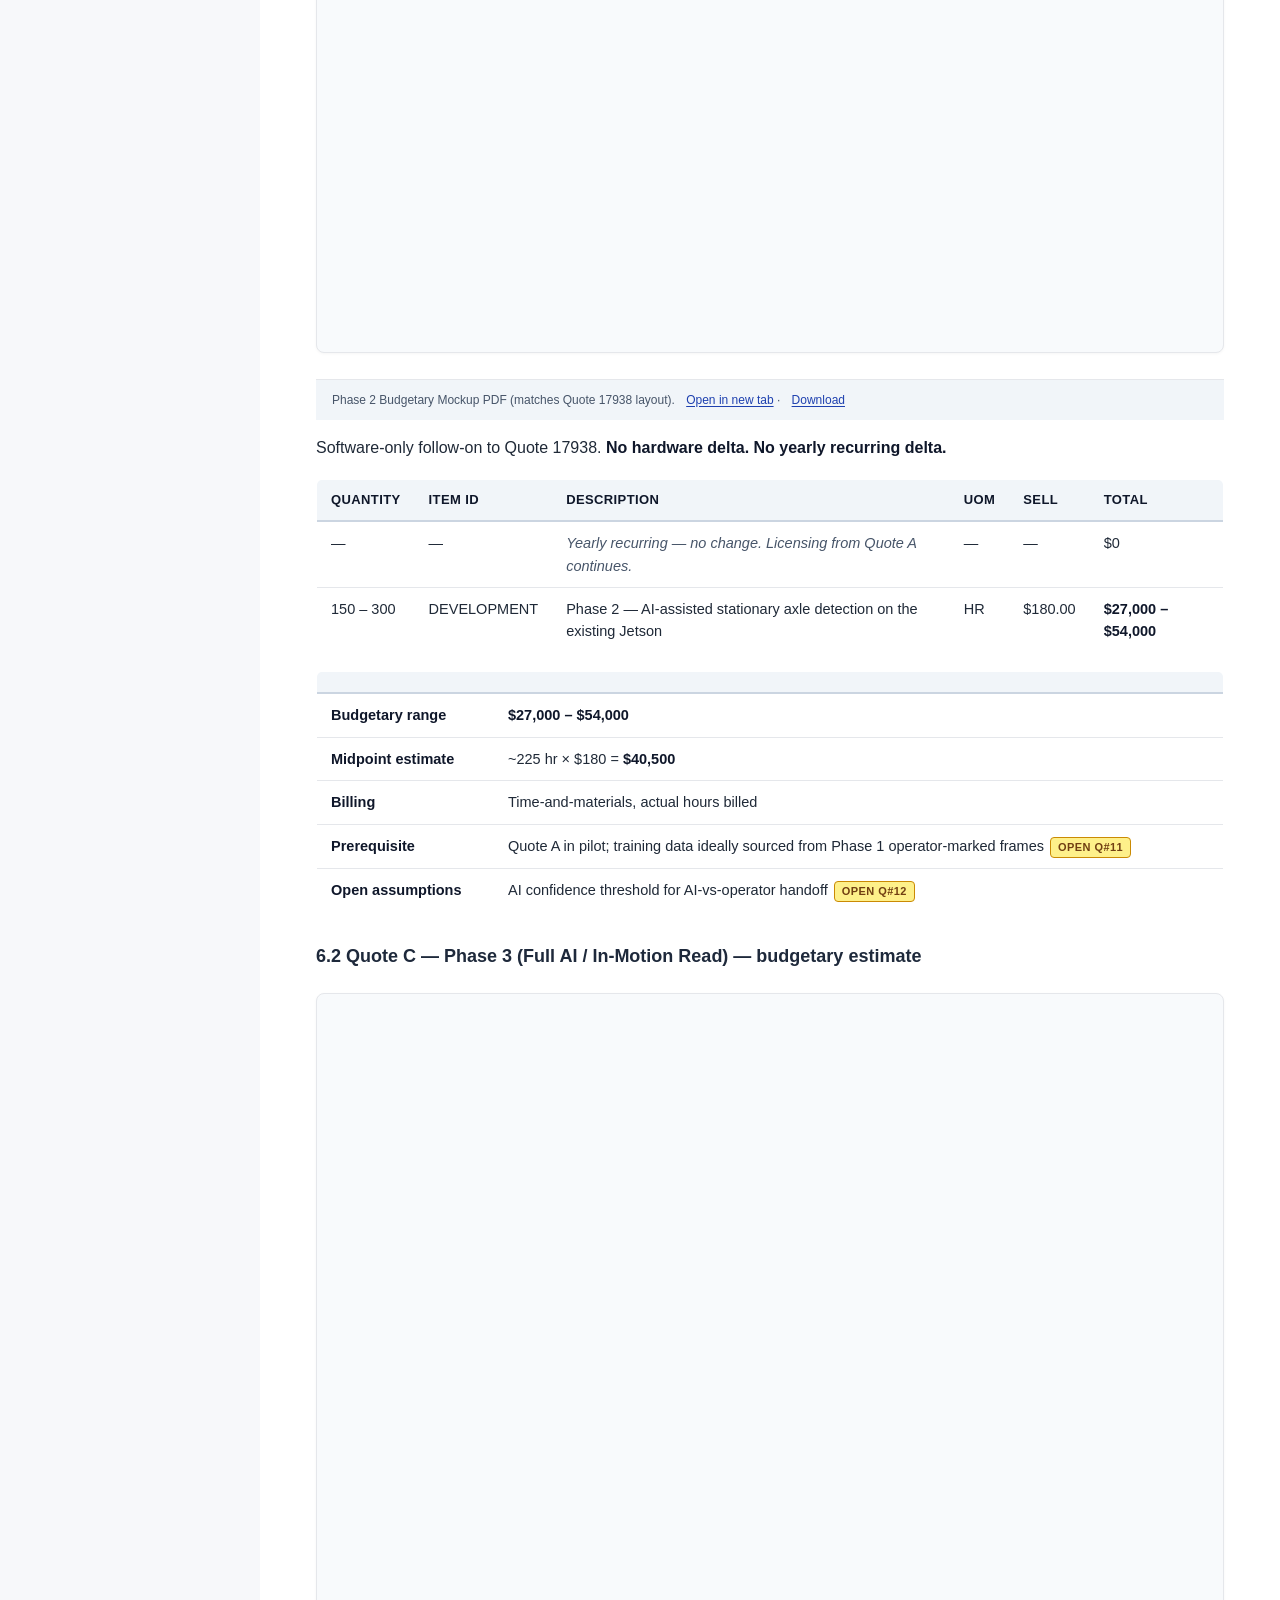
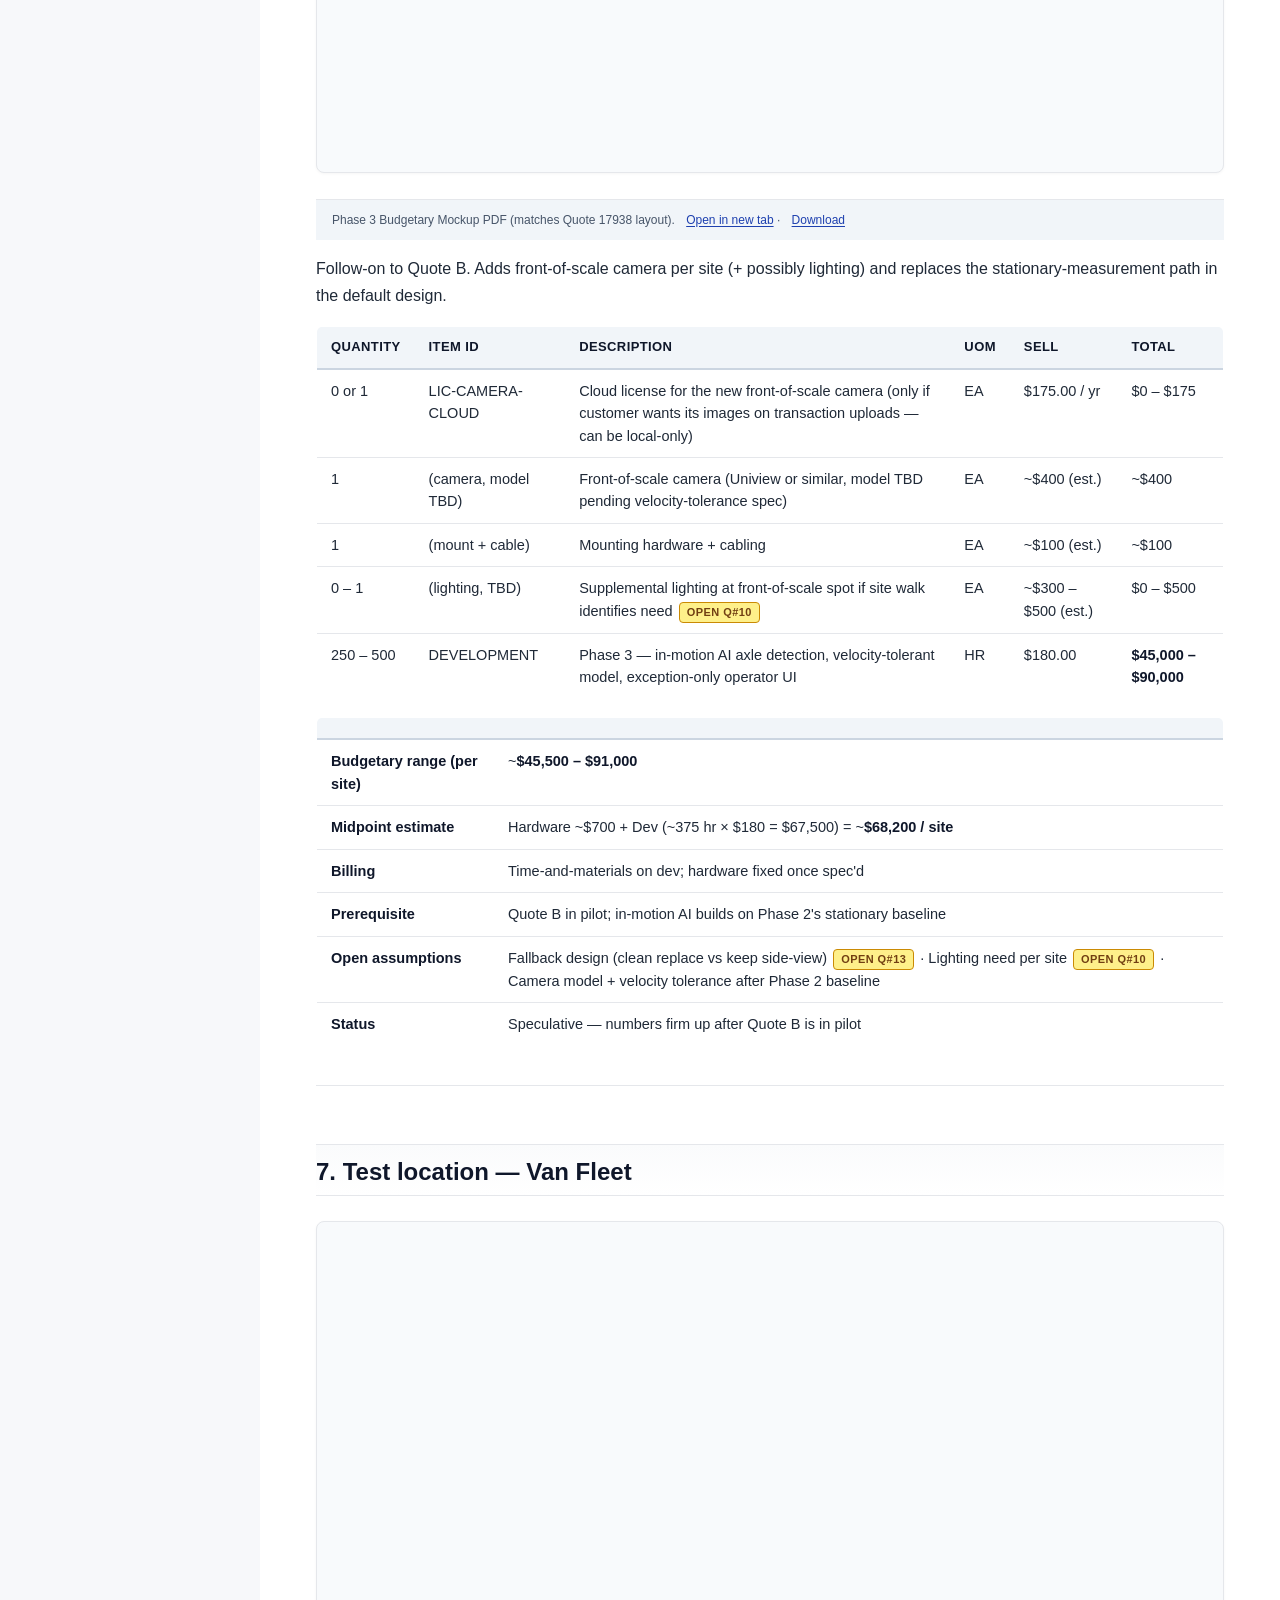
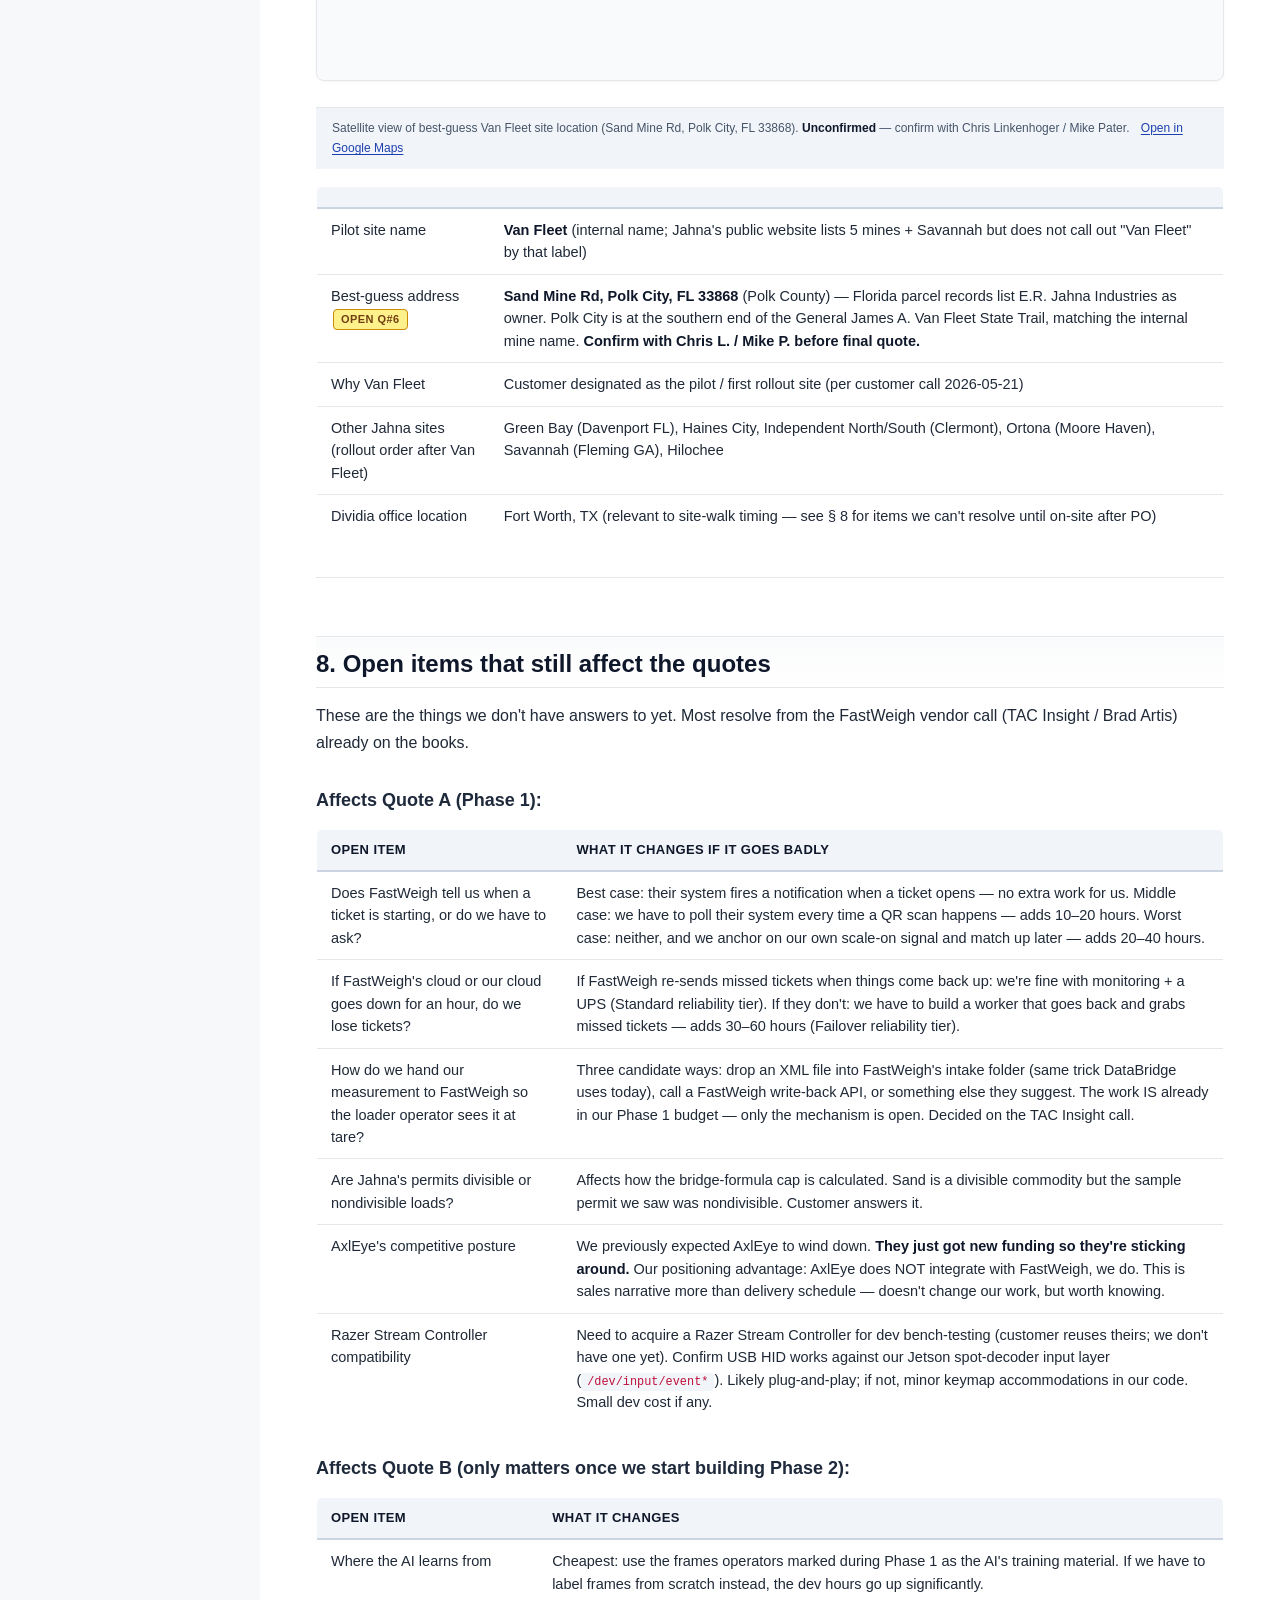
==== commit 56ead698: "Show all-in totals on quote cards + PDF mocks; clarify dev is one-time" ====
--- a/index.html
+++ b/index.html
@@ -77,11 +77,11 @@
 <div class="card-phase">Phase 1 — Manual measurement</div>
 <div class="card-status status-active">Current Quote 17938</div>
 </div>
-<div class="card-total">$44,469.55<small>one-time · $2,215 / yr recurring</small></div>
+<div class="card-total">$44,469.55<small>all-in for pilot site · $2,215 / yr recurring</small></div>
 <dl class="card-facts">
 <dt>Operator does</dt><dd>Marks axle lines manually with USB controller</dd>
-<dt>Hardware</dt><dd>NVR + Jetson + Moxas + UPS</dd>
-<dt>Dev hours</dt><dd>195 hr, fixed</dd>
+<dt>Hardware (pilot site)</dt><dd>NVR + Jetson + Moxas + UPS</dd>
+<dt>Dev hours total</dt><dd>195 hr, fixed (one-time across rollout)</dd>
 <dt>Prereq</dt><dd>None</dd>
 <dt>What it covers</dt><dd>Replaces AxlEye + DataBridge plugins. FastWeigh webhook integration. FDOT permit validation. Cloud audit trail.</dd>
 </dl>
@@ -92,13 +92,14 @@
 <div class="card-phase">Phase 2 — AI-assisted measurement</div>
 <div class="card-status status-budgetary">Budgetary follow-on</div>
 </div>
-<div class="card-total">$27K – $54K<small>~$40.5K midpoint · T&amp;M</small></div>
+<div class="card-total">$71K – $98K<small>all-in for pilot · ~$85K midpoint · T&amp;M</small></div>
+<div class="card-delta">+ $27K – $54K vs Quote A · ~$40.5K midpoint</div>
 <dl class="card-facts">
 <dt>Operator does</dt><dd>Confirms / overrides AI's axle lines</dd>
-<dt>Hardware</dt><dd>None (same as Quote A)</dd>
-<dt>Dev hours</dt><dd>150 – 300, T&amp;M</dd>
+<dt>Hardware</dt><dd>Same as Quote A (no additional hardware)</dd>
+<dt>Dev hours total</dt><dd>345 – 495 hr (avg ~420). Includes Quote A's 195. <strong>Dev is one-time across all sites.</strong></dd>
 <dt>Prereq</dt><dd>Quote A in pilot (Phase 1 frames train the AI)</dd>
-<dt>What it covers</dt><dd>Software-only delta. AI auto-detects axles in the stationary side-view feed. Operator becomes reviewer.</dd>
+<dt>What it covers</dt><dd>Everything Quote A delivers, plus AI auto-detection of axles in the stationary side-view feed. Operator becomes reviewer.</dd>
 </dl>
 </div><div class="quote-card quote-c">
 <div class="card-band band-c"></div>
@@ -107,15 +108,16 @@
 <div class="card-phase">Phase 3 — Full AI / in-motion read</div>
 <div class="card-status status-speculative">Speculative</div>
 </div>
-<div class="card-total">$45K – $91K<small>~$68K / site midpoint · T&amp;M</small></div>
+<div class="card-total">$117K – $189K<small>all-in for pilot · ~$153K midpoint · T&amp;M</small></div>
+<div class="card-delta">+ $45K – $91K vs Quote B · + $73K – $145K vs Quote A</div>
 <dl class="card-facts">
 <dt>Operator does</dt><dd>Exception-handling only on the happy path</dd>
-<dt>Hardware</dt><dd>+ Front-of-scale camera + mount; possibly lighting</dd>
-<dt>Dev hours</dt><dd>250 – 500, T&amp;M</dd>
+<dt>Hardware</dt><dd>Same as Quote A + front-of-scale camera + mount; possibly lighting (per site)</dd>
+<dt>Dev hours total</dt><dd>595 – 995 hr (avg ~795). Includes Quote A's 195 and Quote B's 150–300. <strong>Dev is one-time across all sites.</strong></dd>
 <dt>Prereq</dt><dd>Quote B in pilot</dd>
-<dt>What it covers</dt><dd>Single camera reads axles as truck rolls onto scale. Side-view + manual-line path retires by default.</dd>
+<dt>What it covers</dt><dd>Everything Quote B delivers, plus in-motion AI: a single front-of-scale camera reads axles as truck rolls onto the scale. Side-view + manual-line path retires by default.</dd>
 </dl>
-</div></div><hr>
+</div></div><p class="muted text-small" style="margin-top: 14px;"><strong>Per-additional-site cost (after pilot):</strong> ~$7,155 + $2,215 / yr per site for Quote A or B (hardware + per-site license; software dev does NOT repeat). Quote C adds ~$500 – $1,000 / site for the Phase 3 front-of-scale camera + mount + possibly lighting.</p><hr>
 <blockquote id="open-questions-summary">
 <p><strong>Open questions before final quote — quick index.</strong> None of these block producing the budgetary numbers below; we proceed with the assumptions noted and the ranges firm up as answers arrive. Inline <code>**[OPEN Q#N]**</code> markers throughout the doc point back here.</p>
 <table>
--- a/assets/style.css
+++ b/assets/style.css
@@ -117,8 +117,10 @@
   margin-bottom: 0.6em;
 }
 
-h1 { font-size: 34px; margin-top: 0; padding-bottom: 14px; border-bottom: 3px solid #e5e7eb; }
-h2 {
+h1, h2, h3, h4 { background: transparent; }
+
+main.content h1 { font-size: 34px; margin-top: 0; padding-bottom: 14px; border-bottom: 3px solid #e5e7eb; }
+main.content h2 {
   font-size: 24px;
   margin-top: 2.4em;
   padding: 12px 0 8px 0;
@@ -126,8 +128,8 @@
   border-bottom: 1px solid #e5e7eb;
   background: linear-gradient(180deg, #fafbfc 0%, white 100%);
 }
-h3 { font-size: 18px; color: #1e293b; margin-top: 1.8em; }
-h4 { font-size: 16px; color: #334155; }
+main.content h3 { font-size: 18px; color: #1e293b; margin-top: 1.8em; }
+main.content h4 { font-size: 16px; color: #334155; }
 
 p { margin: 0.9em 0; }
 
@@ -376,6 +378,16 @@
   letter-spacing: 0;
 }
 
+.quote-card .card-delta {
+  padding: 8px 20px;
+  background: #fef9c3;
+  color: #713f12;
+  font-size: 12px;
+  font-weight: 600;
+  border-bottom: 1px solid #f1f5f9;
+  border-top: 1px solid #fde68a;
+}
+
 .quote-card .card-facts {
   padding: 16px 20px 18px 20px;
   margin: 0;
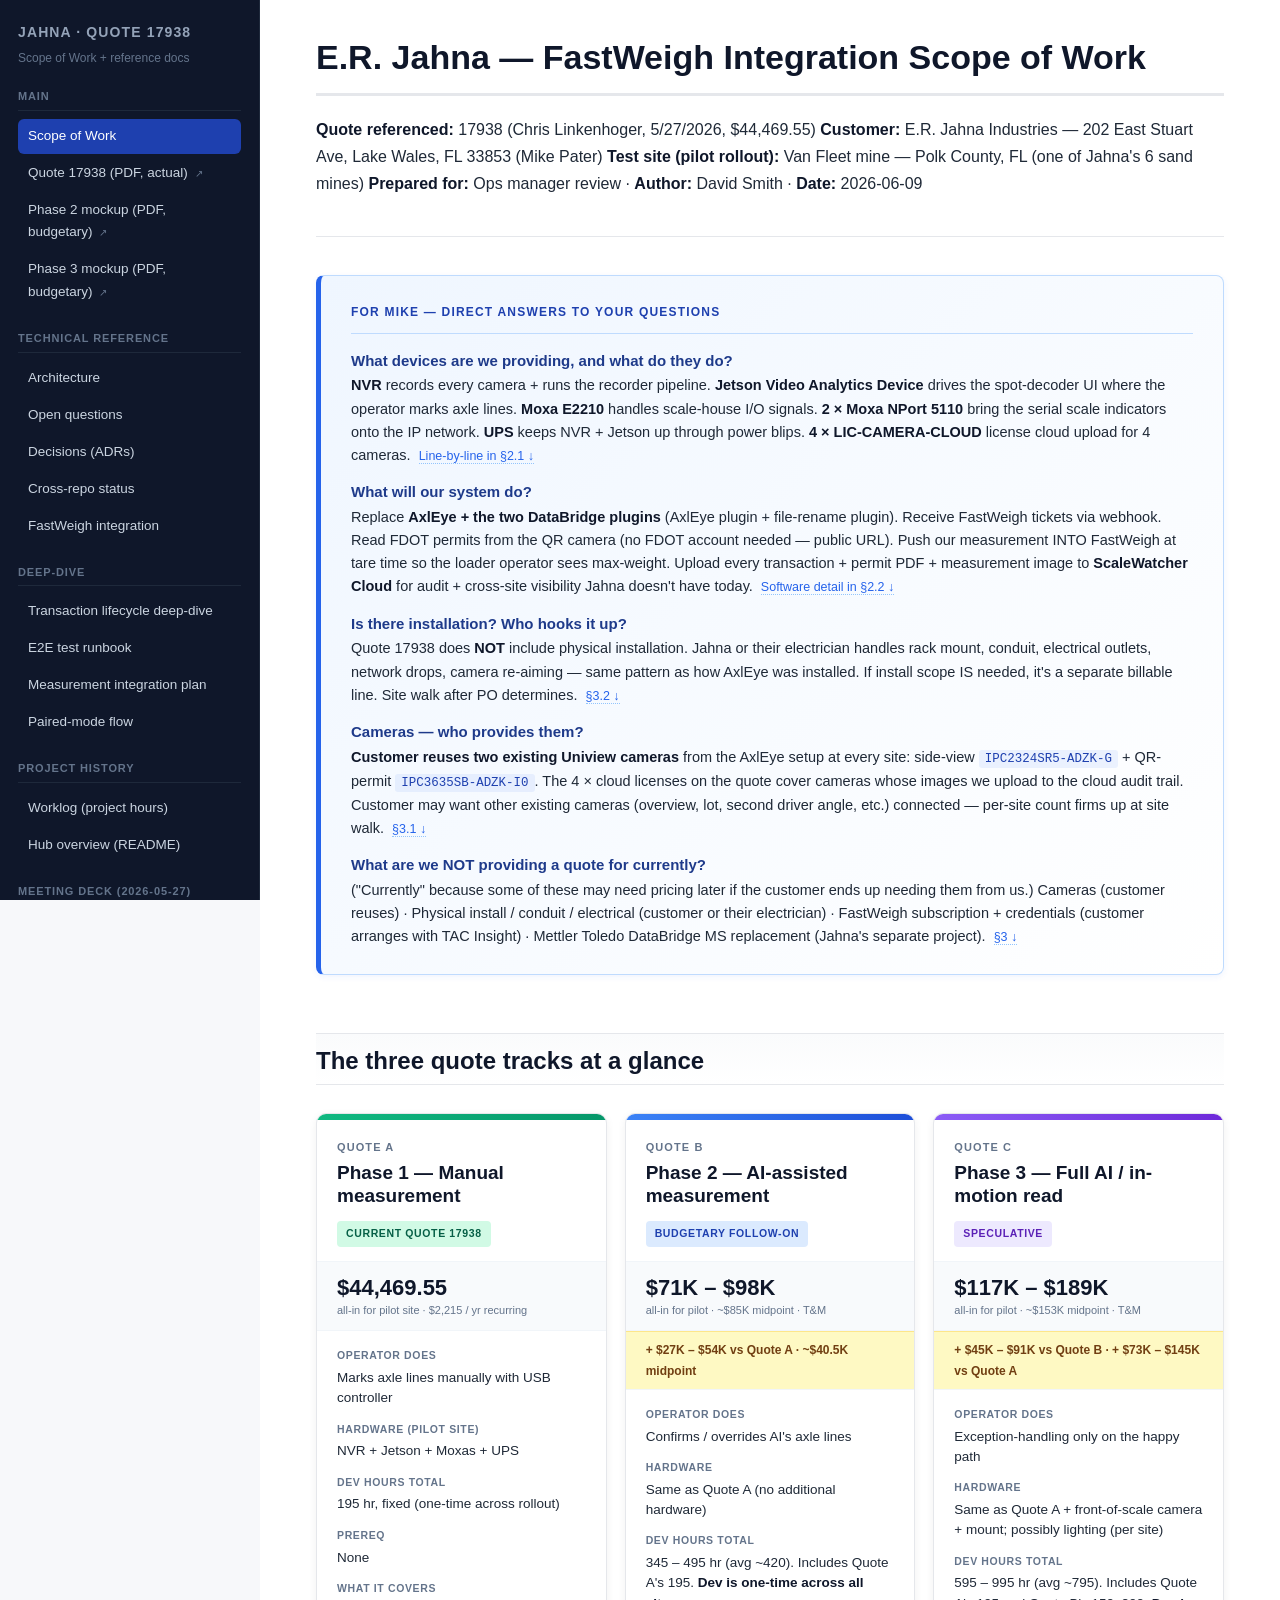
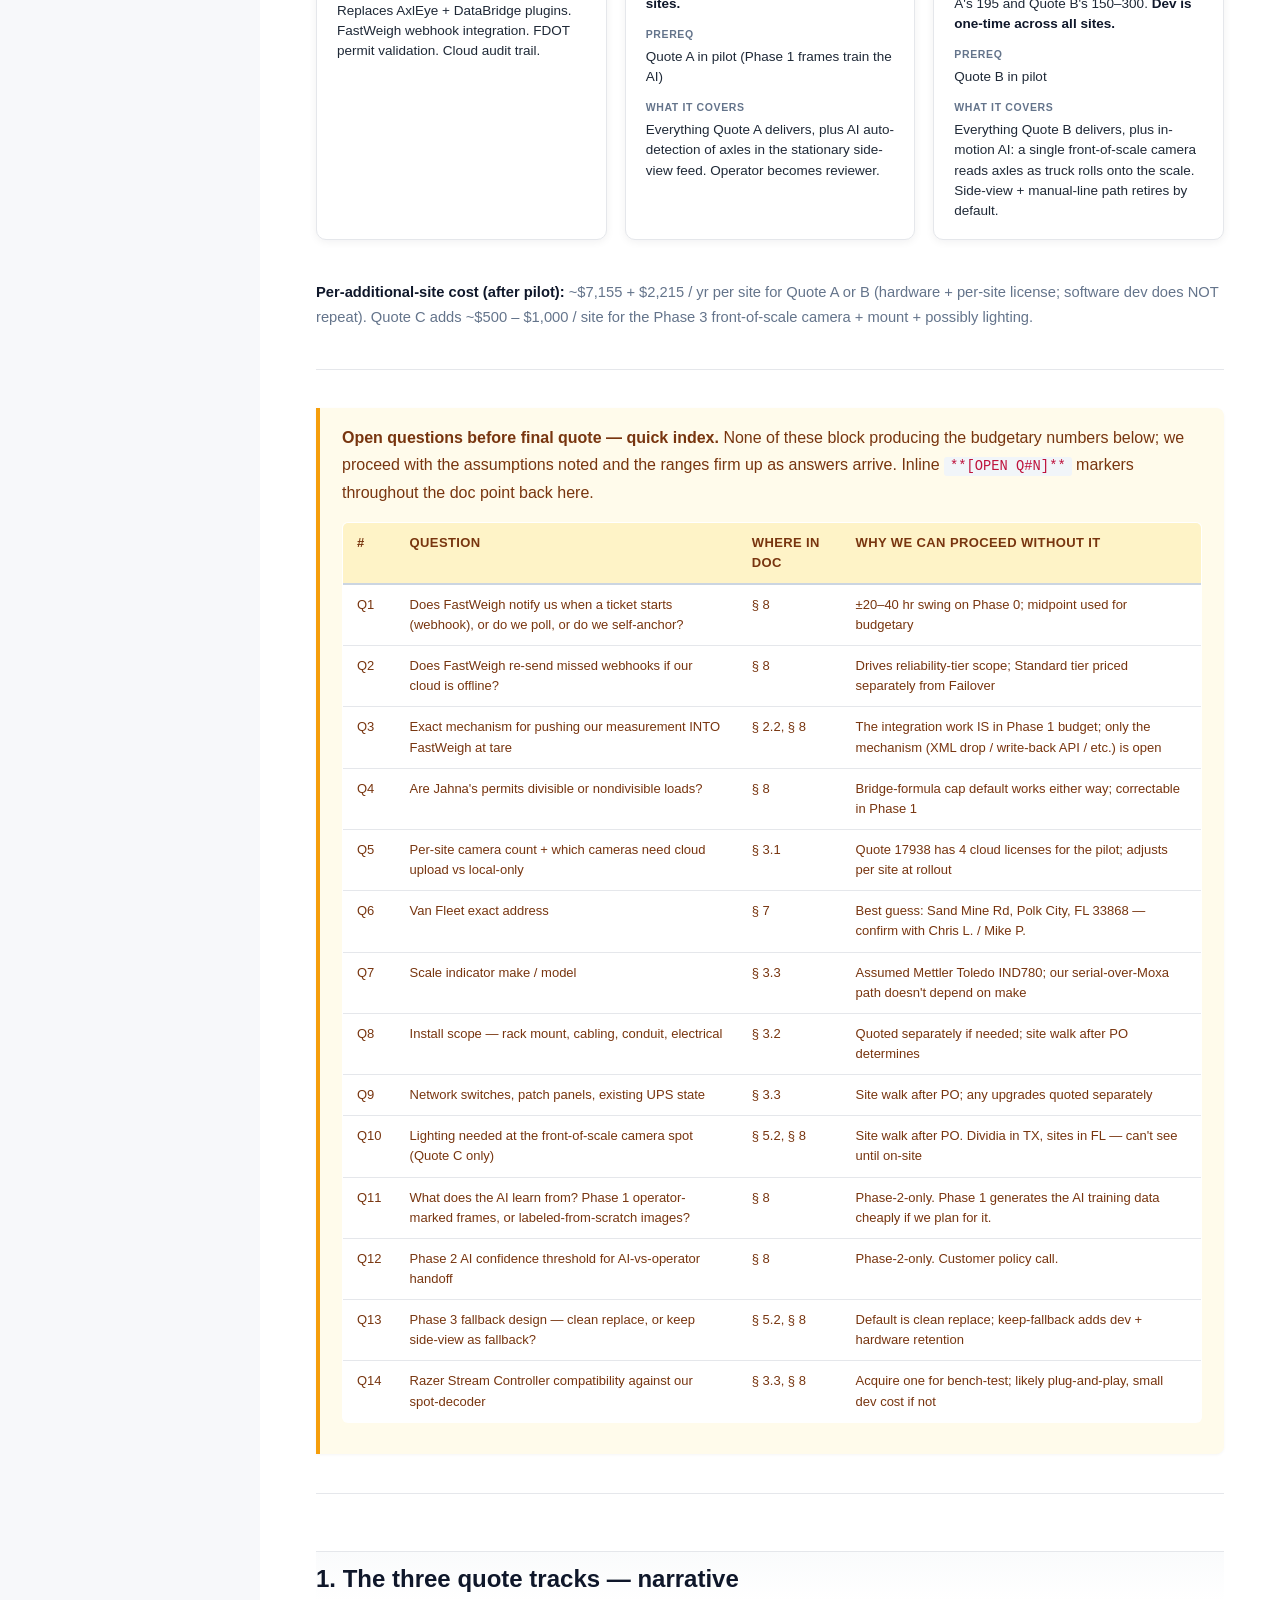
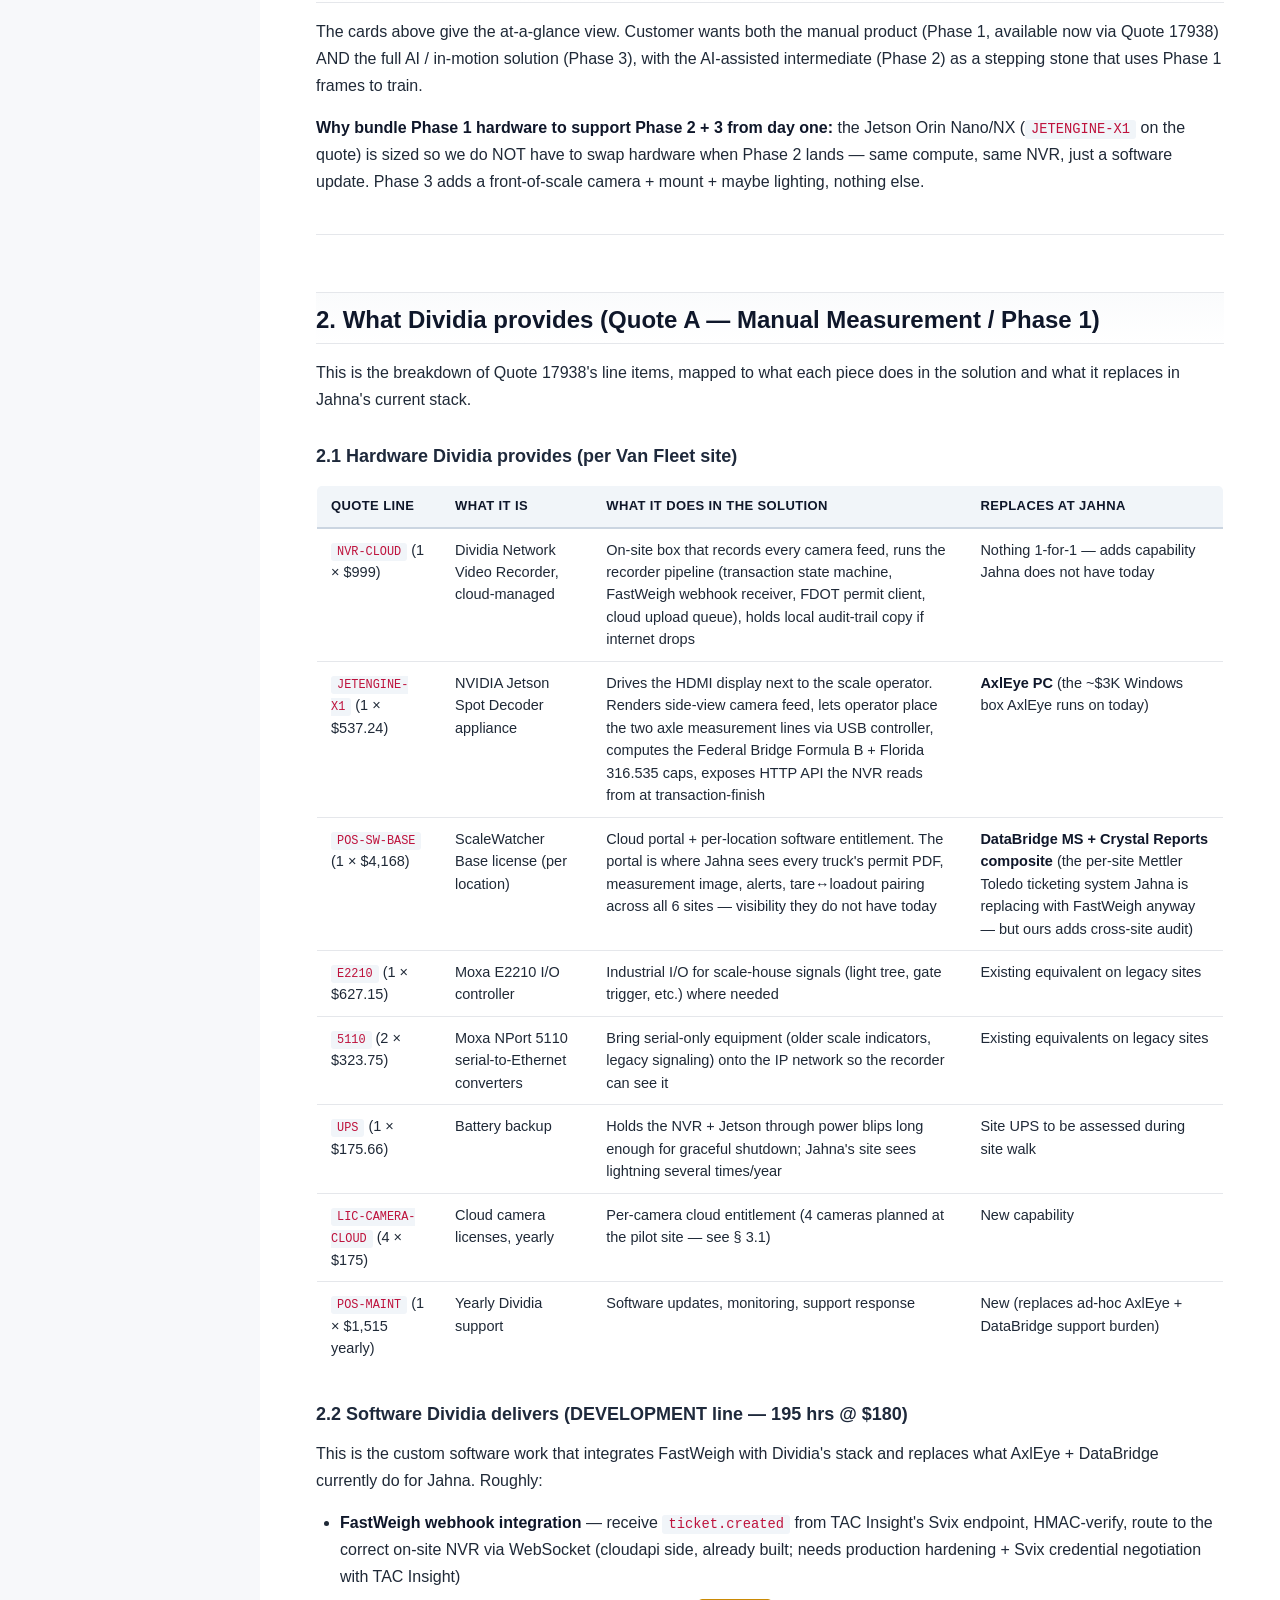
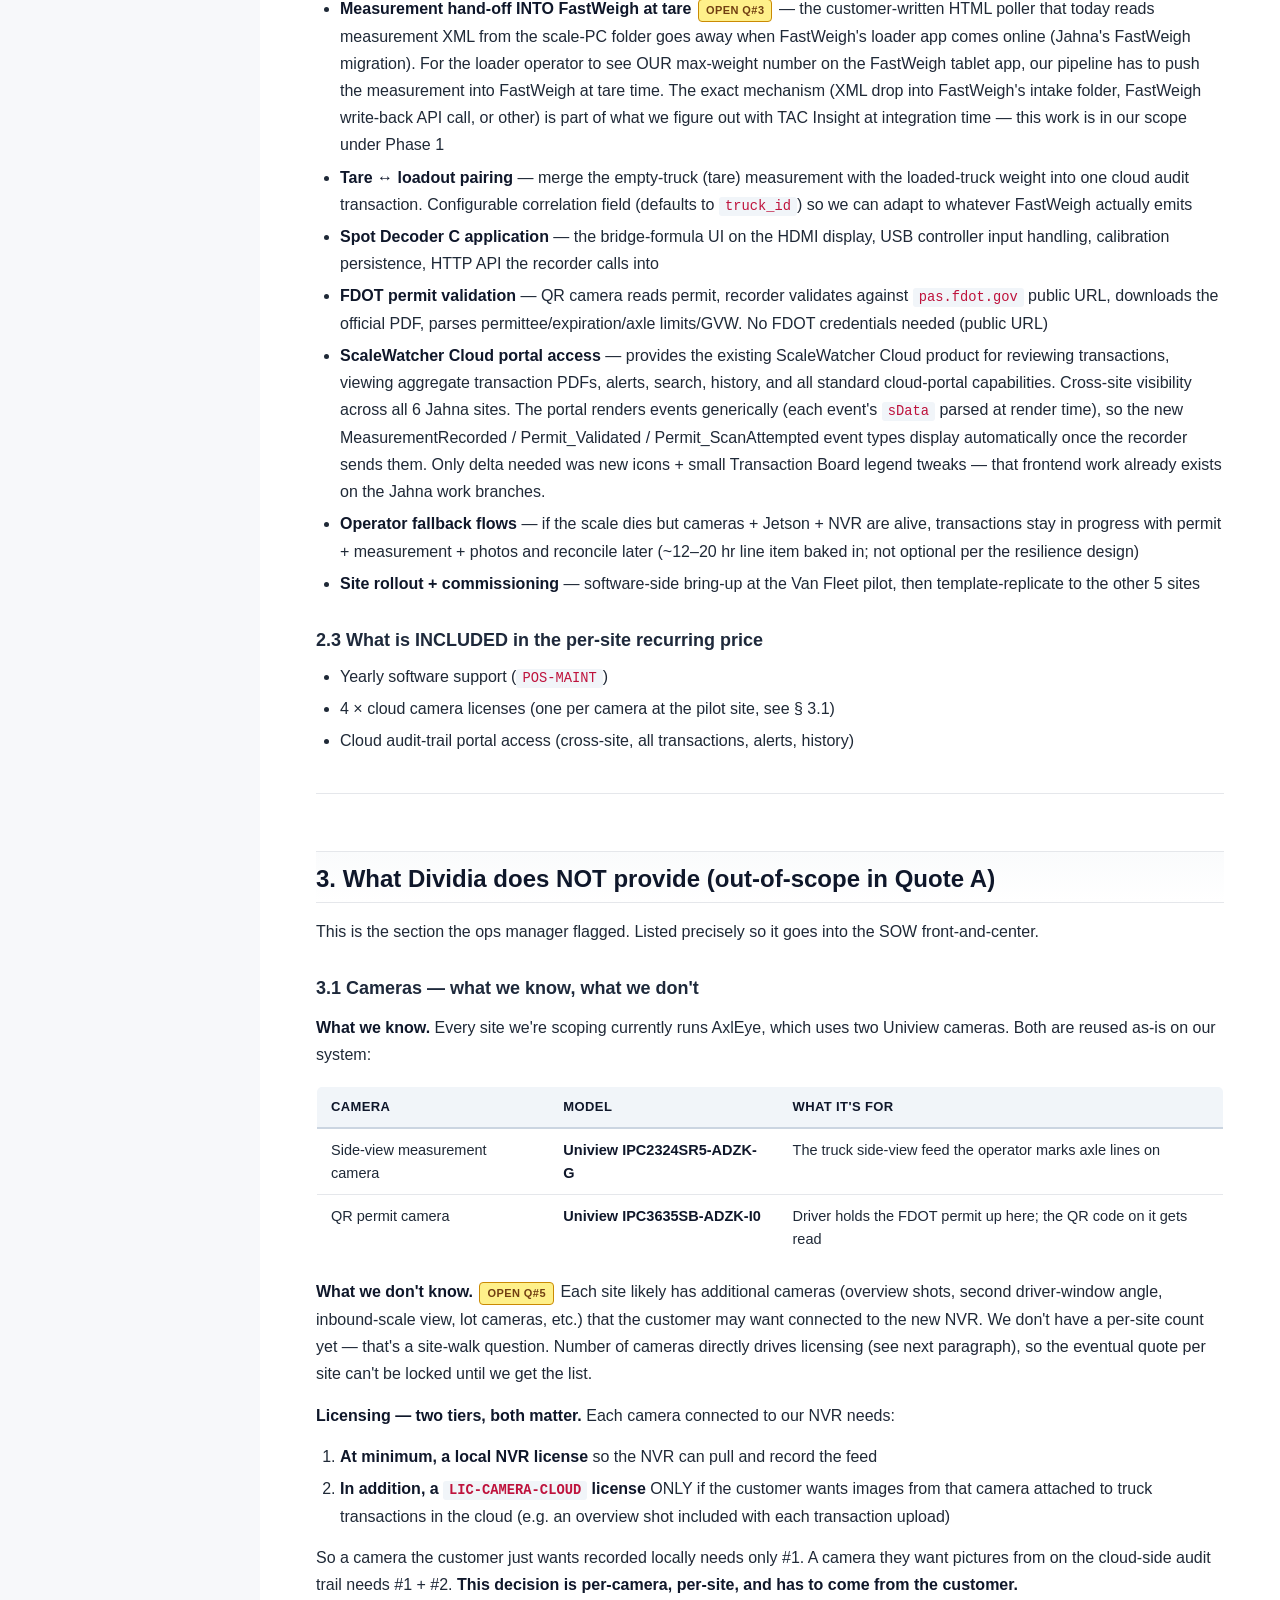
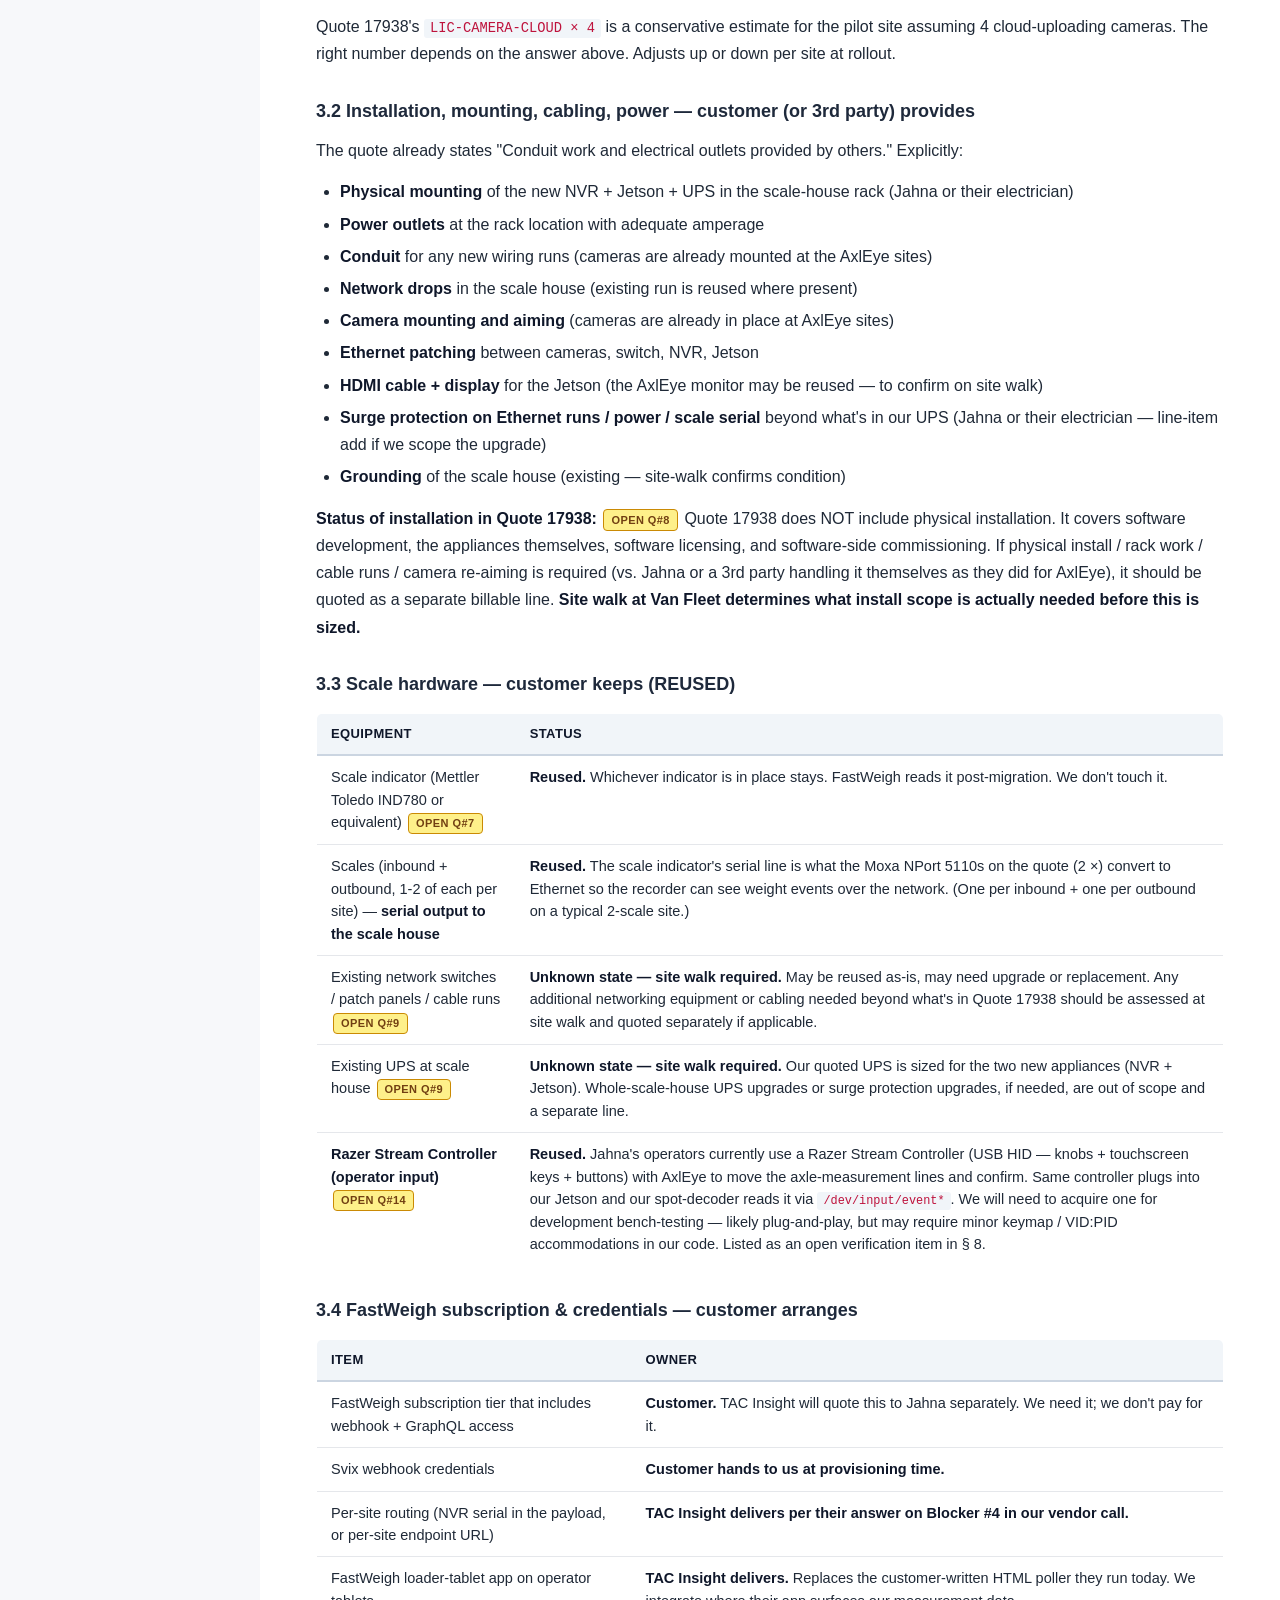
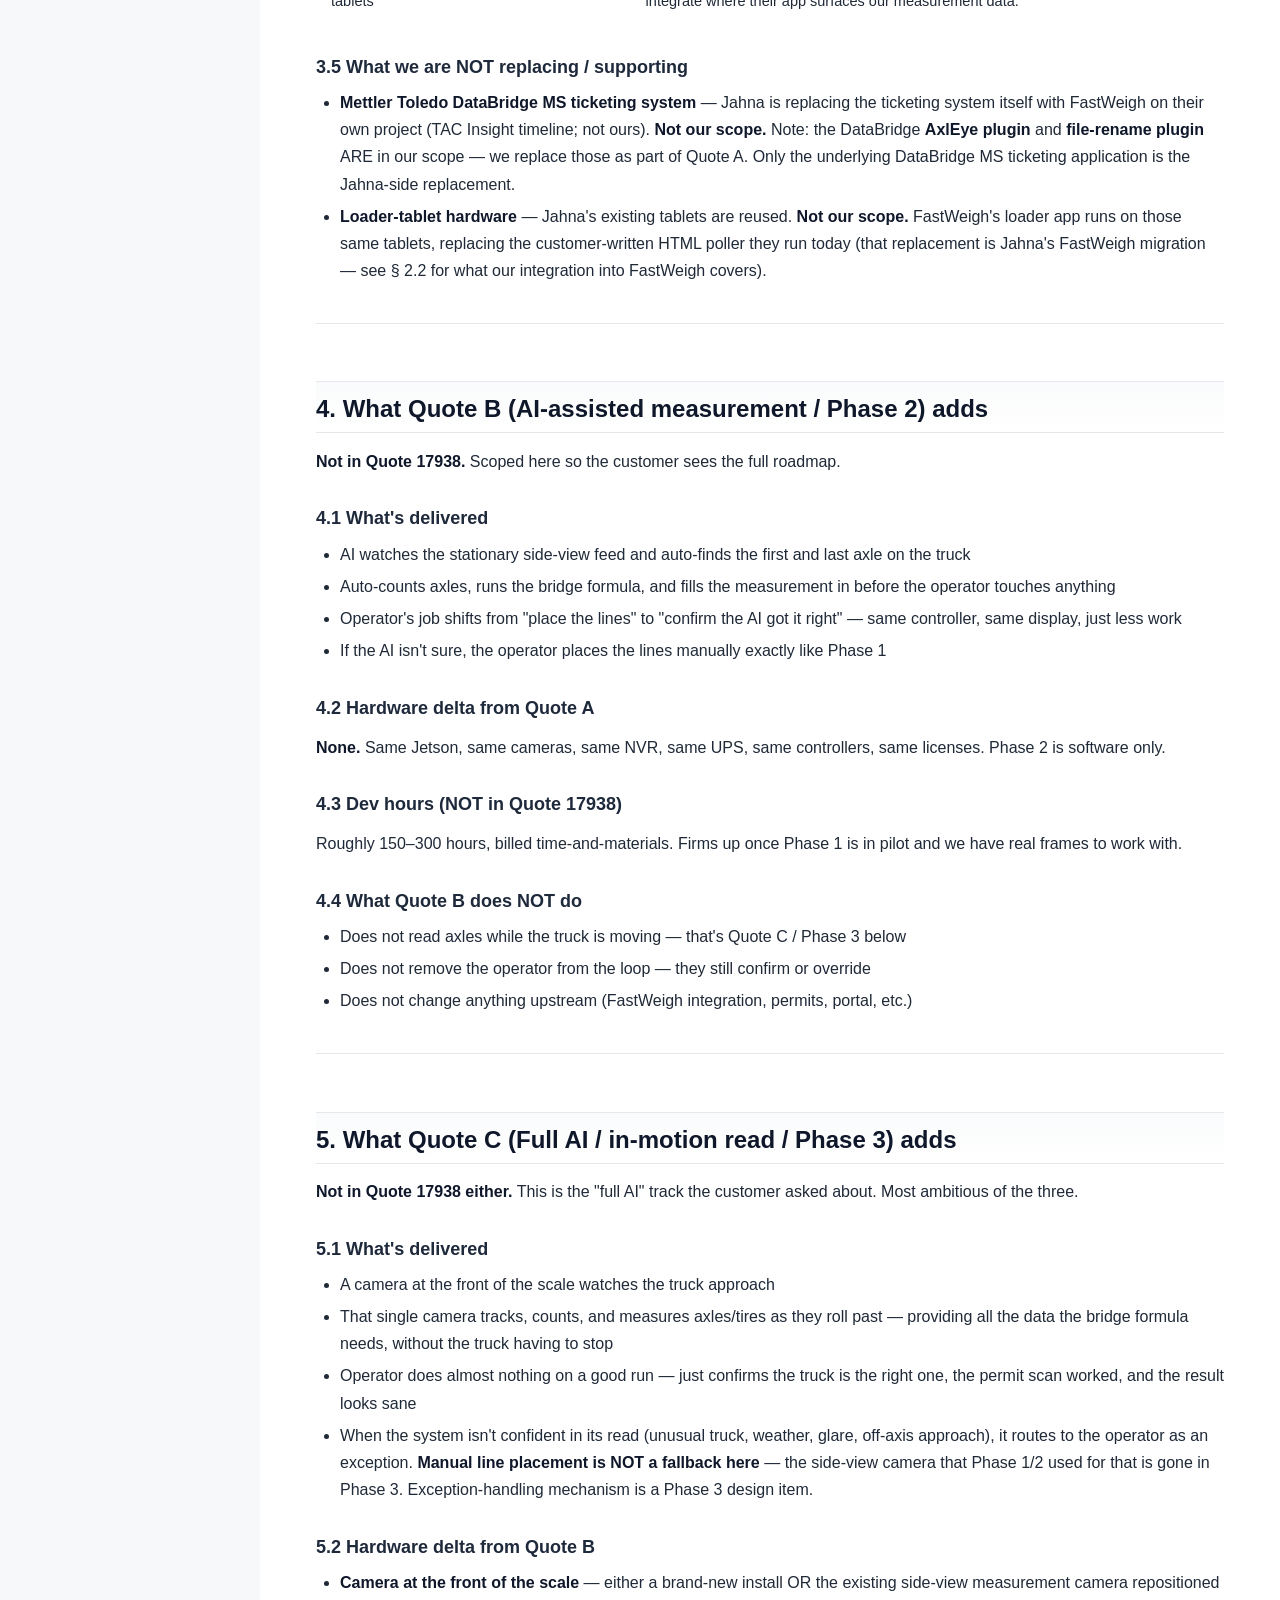
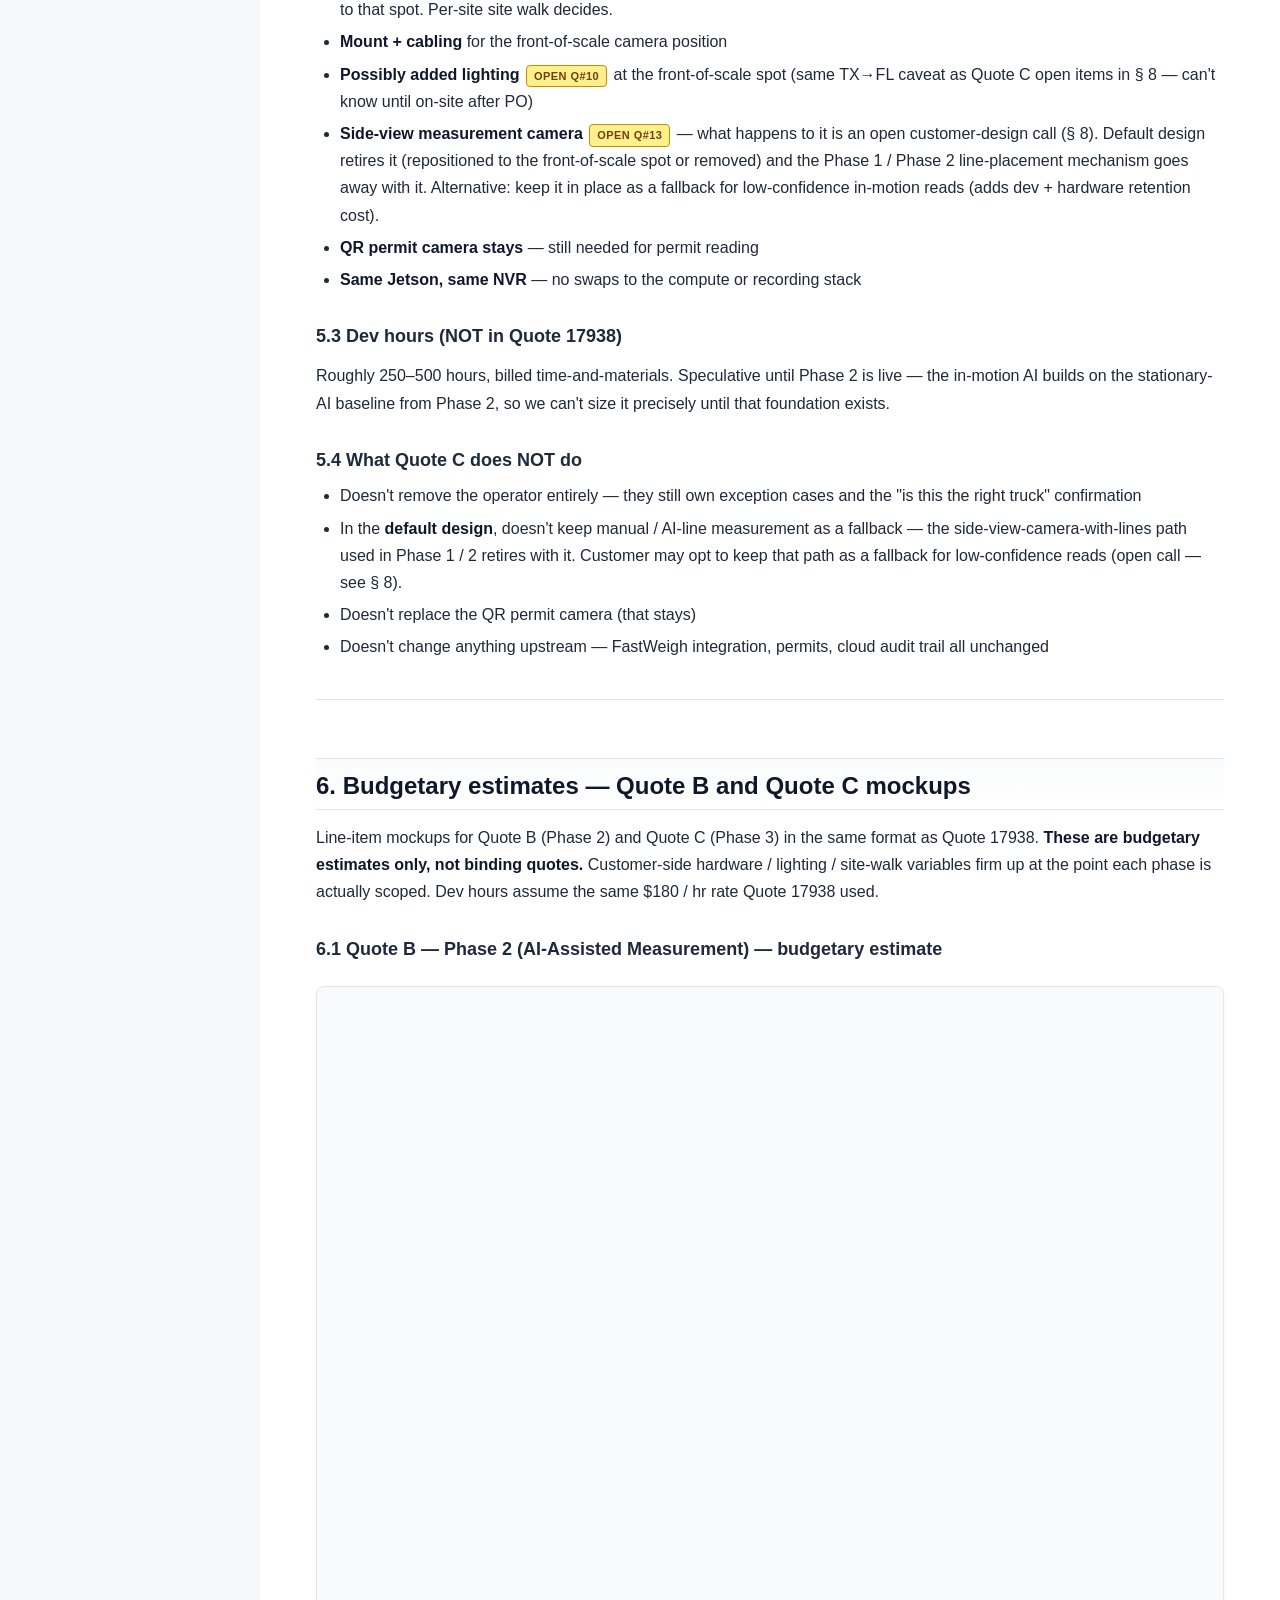
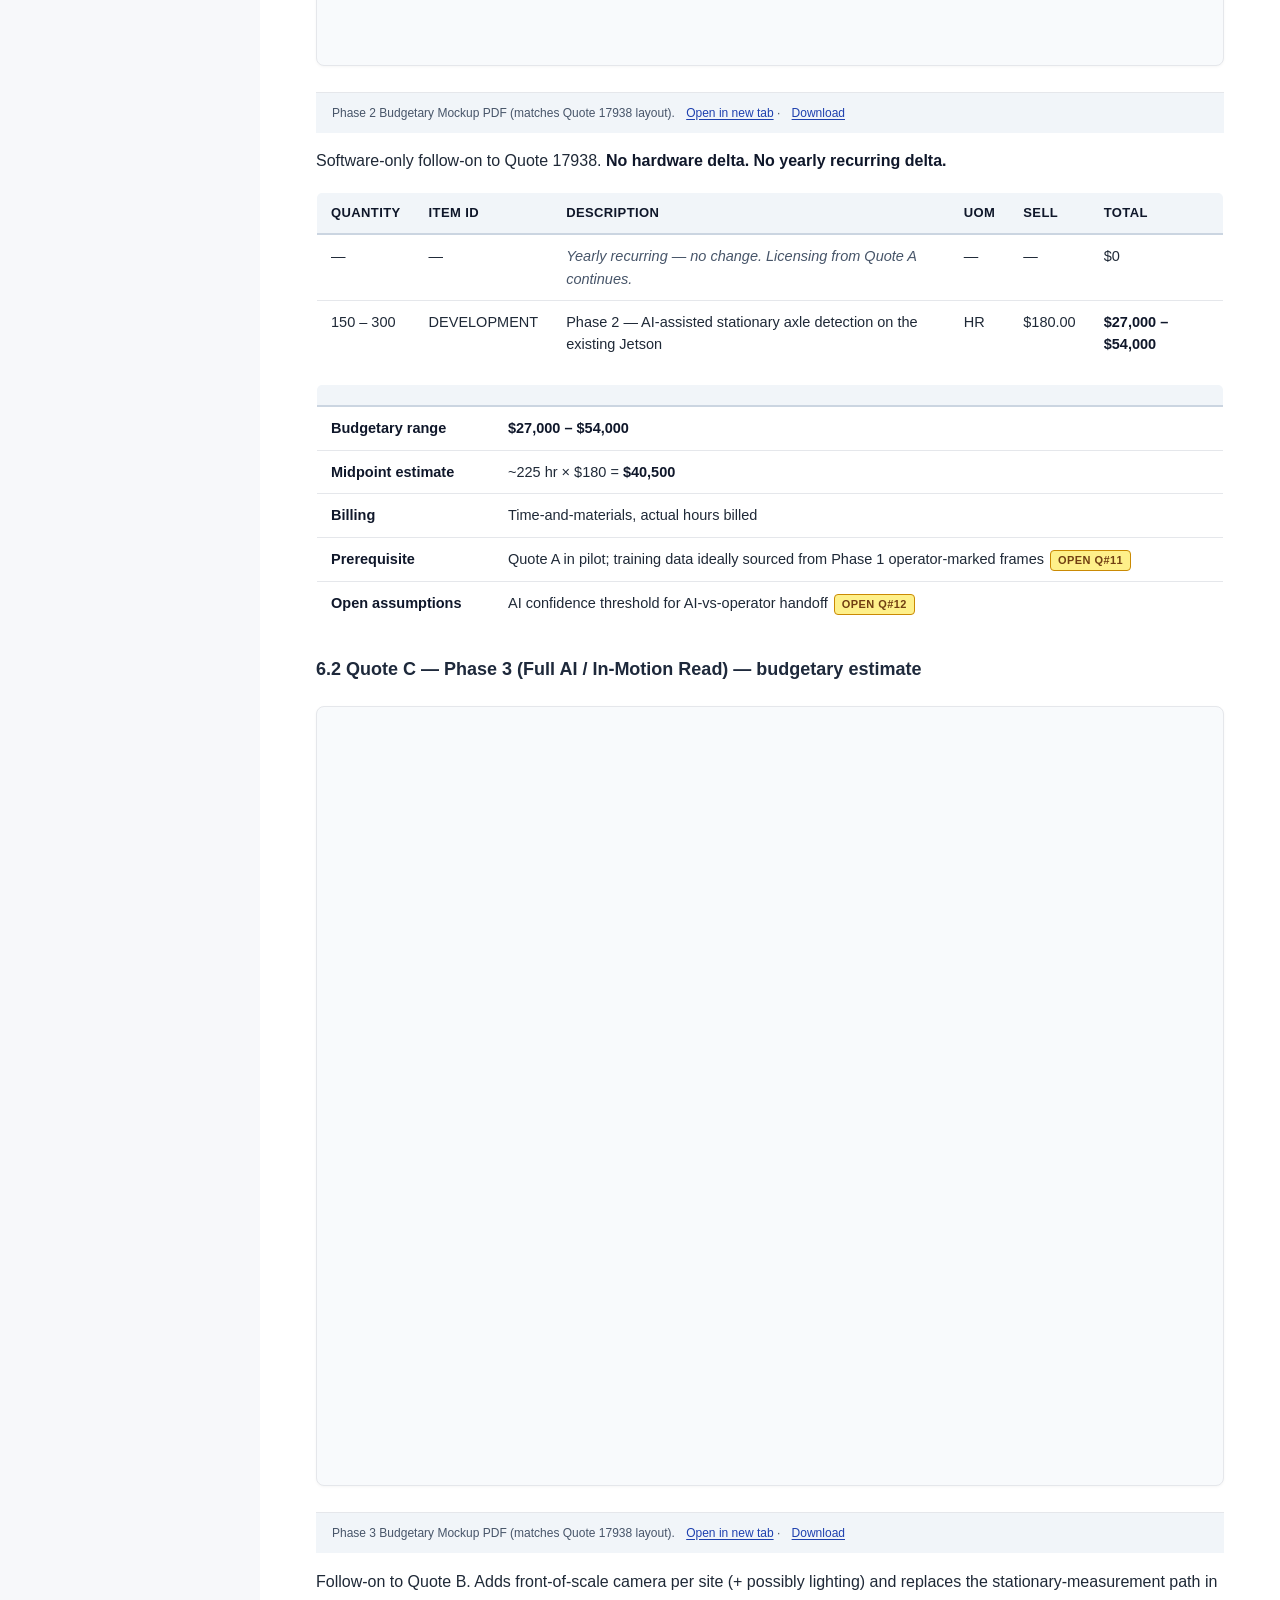
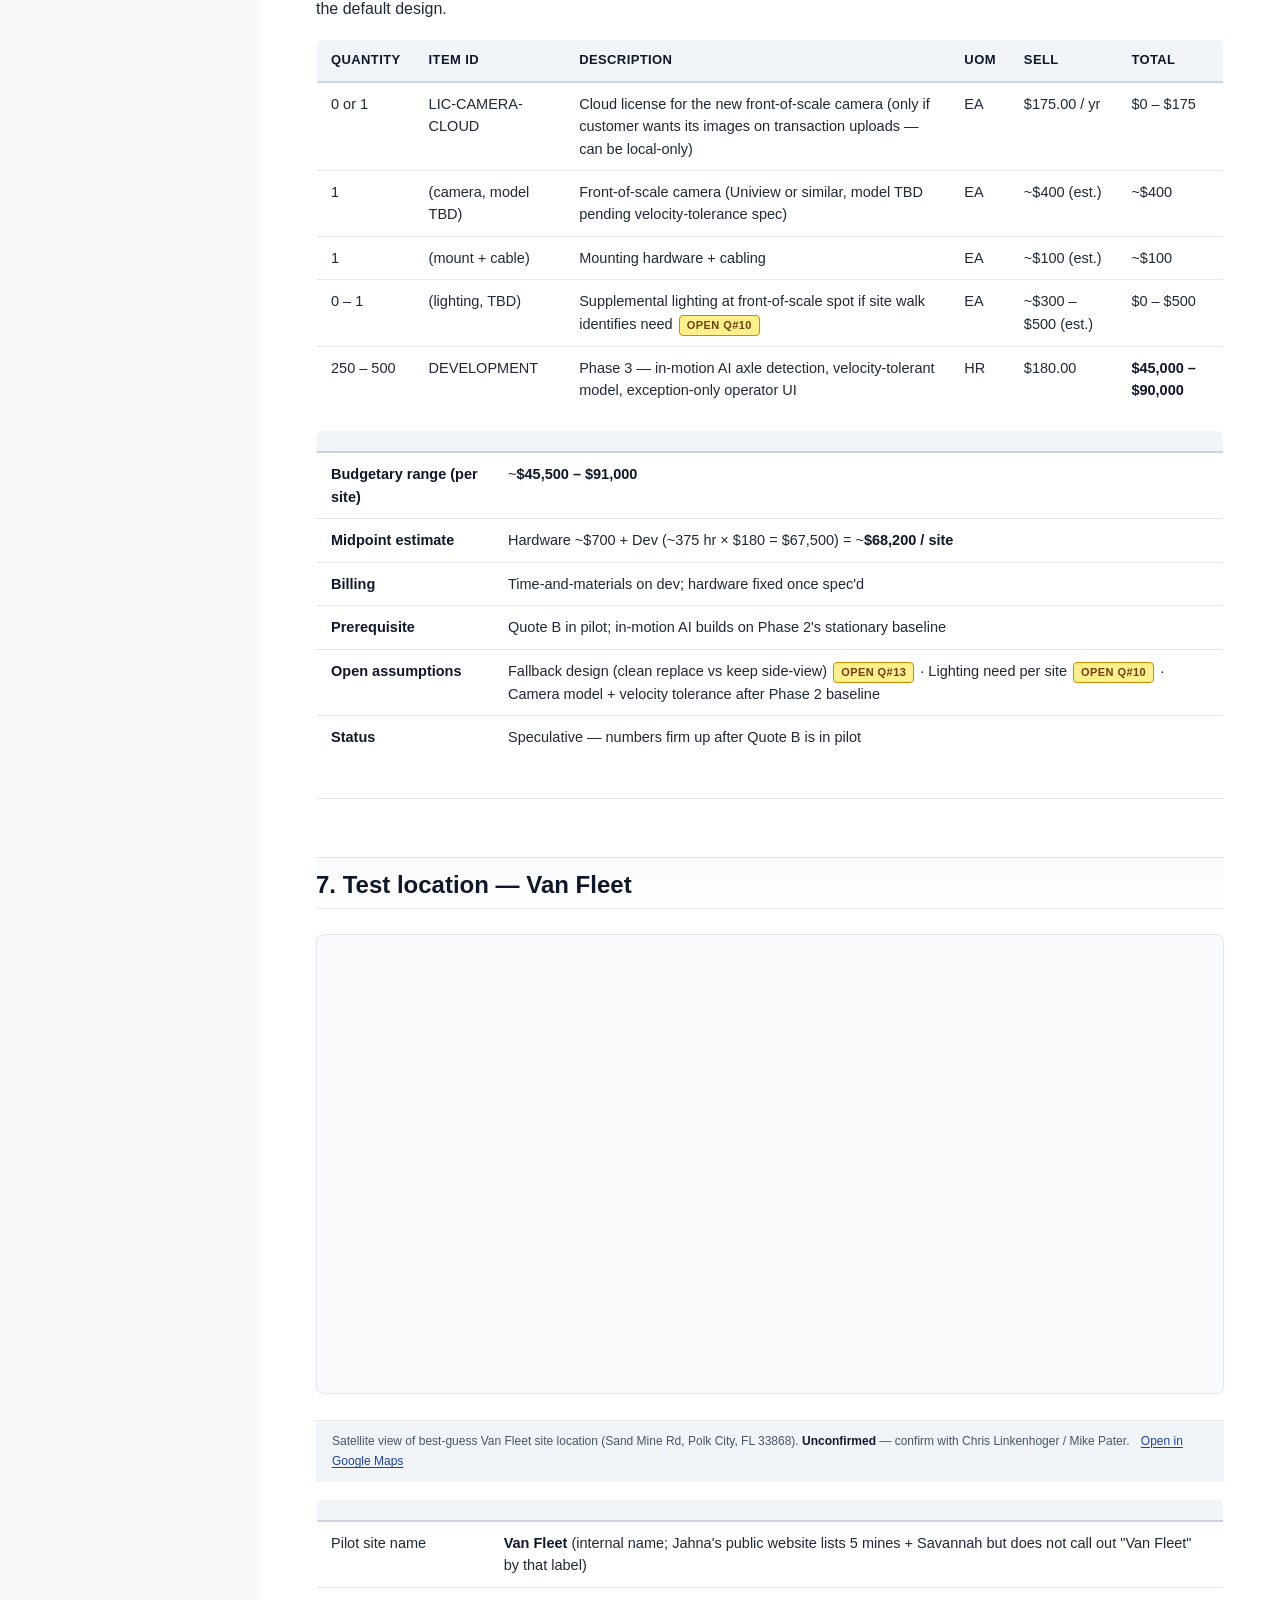
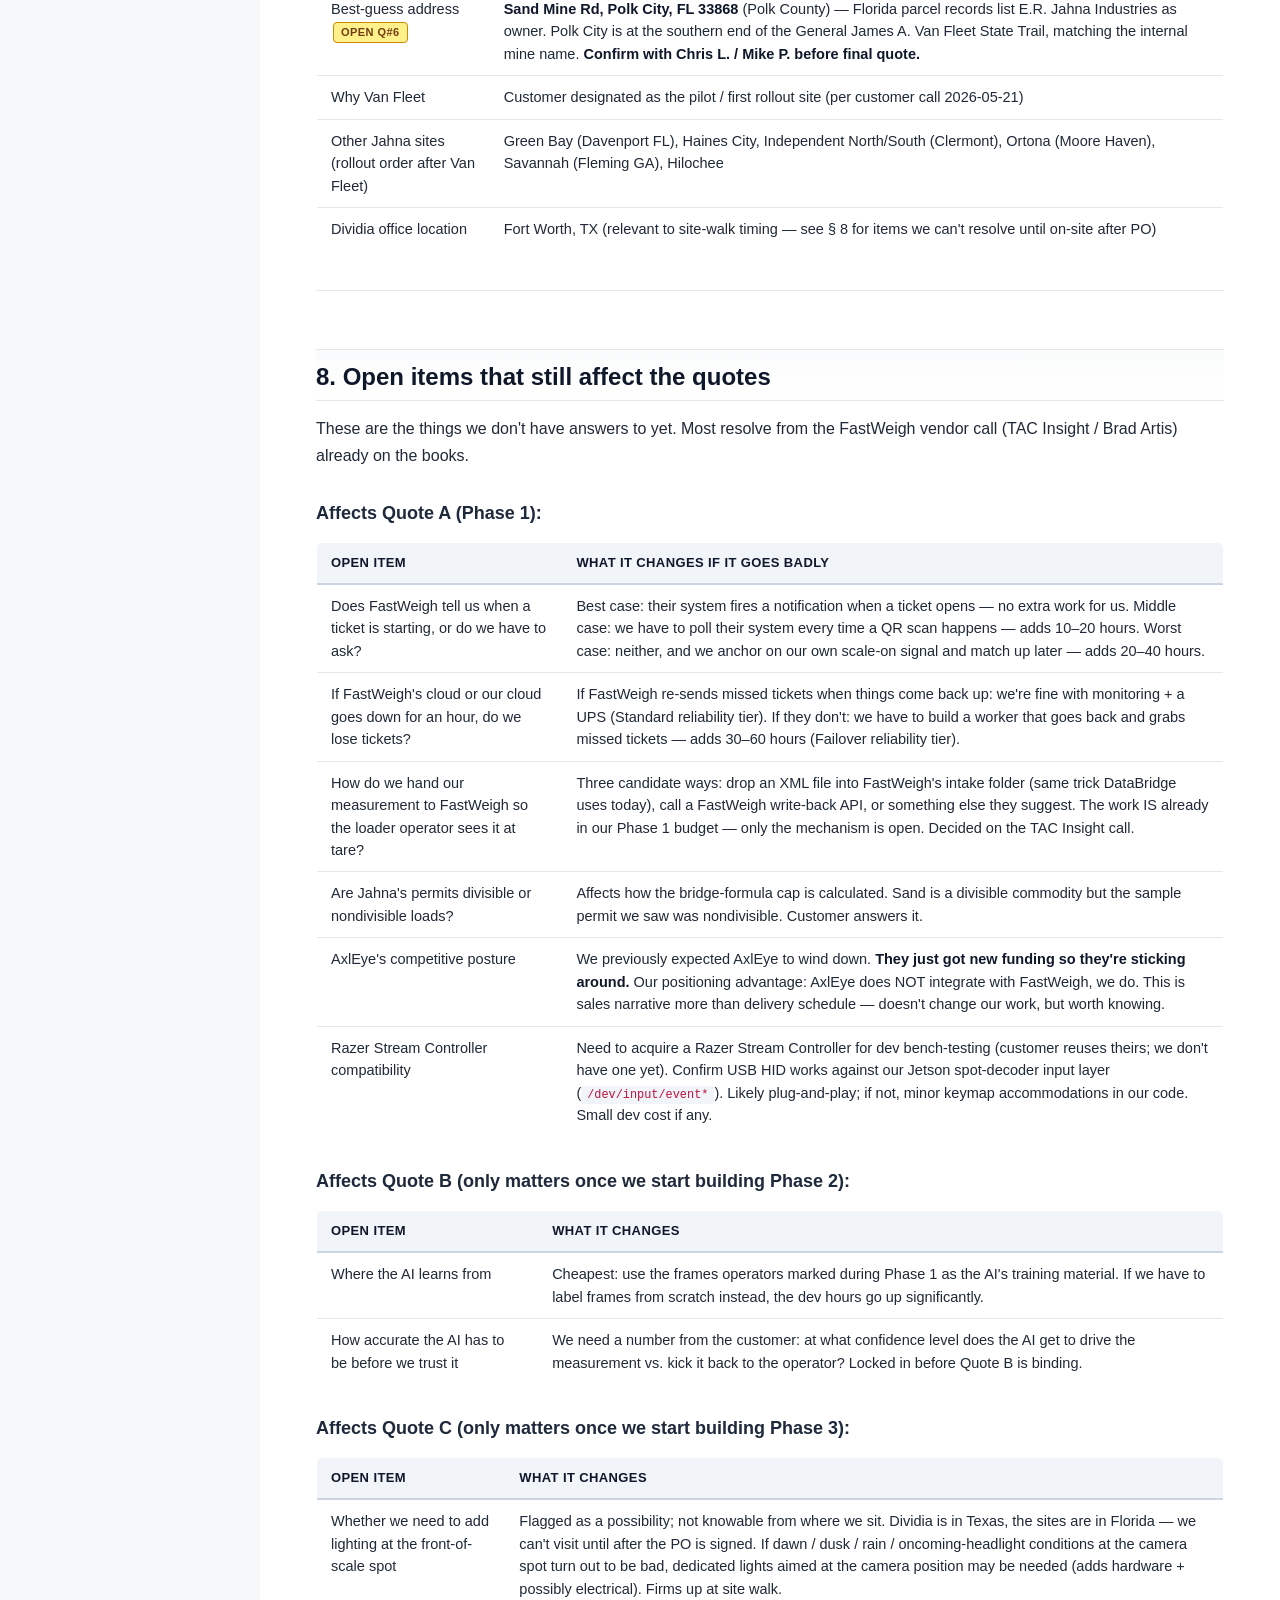
==== commit c2d84b90: "Consolidate Mike Q&A: merge 'what won't it do' into 'not providing a quote for currently'; remove FD" ====
--- a/index.html
+++ b/index.html
@@ -58,17 +58,14 @@
 <h4>What will our system do?</h4>
 <p>Replace <strong>AxlEye + the two DataBridge plugins</strong> (AxlEye plugin + file-rename plugin). Receive FastWeigh tickets via webhook. Read FDOT permits from the QR camera (no FDOT account needed — public URL). Push our measurement INTO FastWeigh at tare time so the loader operator sees max-weight. Upload every transaction + permit PDF + measurement image to <strong>ScaleWatcher Cloud</strong> for audit + cross-site visibility Jahna doesn't have today. <a href="#section-2-2">Software detail in §2.2 ↓</a></p>
 </div><div class="qa-item">
-<h4>What will it NOT do?</h4>
-<p>NOT replace the Mettler Toledo DataBridge MS ticketing system — Jahna is doing that themselves with FastWeigh (their separate project). NOT replace FastWeigh itself. NOT do in-motion measurement at Phase 1 — that's Quote C. NOT build a separate permit-registry database. <a href="#section-3-6">Out-of-scope detail in §3.6 ↓</a></p>
-</div><div class="qa-item">
 <h4>Is there installation? Who hooks it up?</h4>
 <p>Quote 17938 does <strong>NOT</strong> include physical installation. Jahna or their electrician handles rack mount, conduit, electrical outlets, network drops, camera re-aiming — same pattern as how AxlEye was installed. If install scope IS needed, it's a separate billable line. Site walk after PO determines. <a href="#section-3-2">§3.2 ↓</a></p>
 </div><div class="qa-item">
 <h4>Cameras — who provides them?</h4>
 <p><strong>Customer reuses two existing Uniview cameras</strong> from the AxlEye setup at every site: side-view <code>IPC2324SR5-ADZK-G</code> + QR-permit <code>IPC3635SB-ADZK-I0</code>. The 4 × cloud licenses on the quote cover cameras whose images we upload to the cloud audit trail. Customer may want other existing cameras (overview, lot, second driver angle, etc.) connected — per-site count firms up at site walk. <a href="#section-3-1">§3.1 ↓</a></p>
 </div><div class="qa-item">
-<h4>What are we NOT providing a quote for?</h4>
-<p>Cameras (customer reuses) · Physical install / conduit / electrical (customer or their electrician) · FastWeigh subscription + credentials (customer arranges with TAC Insight) · FDOT permit access (free public URL, no integration cost) · Mettler Toledo DataBridge MS replacement (Jahna's separate project). <a href="#section-3">§3 ↓</a></p>
+<h4>What are we NOT providing a quote for currently?</h4>
+<p>("Currently" because some of these may need pricing later if the customer ends up needing them from us.) Cameras (customer reuses) · Physical install / conduit / electrical (customer or their electrician) · FastWeigh subscription + credentials (customer arranges with TAC Insight) · Mettler Toledo DataBridge MS replacement (Jahna's separate project). <a href="#section-3">§3 ↓</a></p>
 </div></div><h2>The three quote tracks at a glance</h2>
 <div class="quote-comparison"><div class="quote-card quote-a">
 <div class="card-band band-a"></div>
@@ -399,9 +396,7 @@
 <td><strong>TAC Insight delivers.</strong> Replaces the customer-written HTML poller they run today. We integrate where their app surfaces our measurement data.</td>
 </tr>
 </tbody></table>
-<h3 id="section-3-5">3.5 FDOT permits — no cost or integration burden</h3>
-<p>The FDOT permit verification path uses <code>pas.fdot.gov</code> public URL. <strong>No FDOT account, no credentials, no integration fees.</strong> The driver shows the permit&#39;s QR code at the driver-window camera every truck, every time; we decode it, fetch the official PDF directly from FDOT, parse it. This is already implemented and verified against a real FDOT permit (GUID <code>ecda589c-7aaa-4c7b-9771-122133e533fd</code>).</p>
-<h3 id="section-3-6">3.6 What we are NOT replacing / supporting</h3>
+<h3 id="section-3-5">3.5 What we are NOT replacing / supporting</h3>
 <ul>
 <li><strong>Mettler Toledo DataBridge MS ticketing system</strong> — Jahna is replacing the ticketing system itself with FastWeigh on their own project (TAC Insight timeline; not ours). <strong>Not our scope.</strong> Note: the DataBridge <strong>AxlEye plugin</strong> and <strong>file-rename plugin</strong> ARE in our scope — we replace those as part of Quote A. Only the underlying DataBridge MS ticketing application is the Jahna-side replacement.</li>
 <li><strong>Loader-tablet hardware</strong> — Jahna&#39;s existing tablets are reused. <strong>Not our scope.</strong> FastWeigh&#39;s loader app runs on those same tablets, replacing the customer-written HTML poller they run today (that replacement is Jahna&#39;s FastWeigh migration — see § 2.2 for what our integration into FastWeigh covers).</li>
@@ -736,14 +731,21 @@
 <p>Hot-spare Jetson + cold-spare NVR on-site pre-configured for ≤5-min plug-and-play swap by a non-technical scale operator. LTE backup uplink (Cradlepoint or similar, <del>$60/mo/site). Cloud reconciliation worker that sweeps tickets missed during outages (contingent on FastWeigh webhook-replay answer). SMS + PagerDuty alerting with 1-hour engagement SLA. On-site spare kit (</del>$1,500–2,200/site). Annual site visit for surge / grounding / UPS audit.</p>
 <p><strong>Why call this out:</strong> the resilience design exists because Jahna&#39;s lightning-strike profile is real. If the customer wants &quot;ship and forget,&quot; the Failover tier is the line item that makes that operationally possible. If they want &quot;Standard,&quot; the UPS in Quote 17938 covers a meaningful subset already.</p>
 <hr>
-<h2 id="section-10">10. Source-of-truth references (internal — for verifying any item)</h2>
-<ul>
-<li><strong>Architecture spec:</strong> <code>~/Desktop/dev_projects/cloudapi/docs/jahna-fastweigh/architecture.md</code> (every claim labeled VERIFIED with code cite or ASSUMED)</li>
-<li><strong>Cross-repo project status:</strong> <code>~/Desktop/dev_projects/cloudapi/docs/jahna-fastweigh/cross-repo-status.md</code> (most-recent state, updated 2026-06-08)</li>
-<li><strong>Equipment-per-phase + reliability tier definitions:</strong> <code>~/Desktop/jahna-quote-meeting-2026-05-27/02-current-vs-future-flow.pdf</code> + <code>03-resilience-and-recovery.pdf</code></li>
-<li><strong>FastWeigh vendor call agenda:</strong> <code>~/Desktop/jahna-quote-meeting-2026-05-27/01-fastweigh-call-bullets.pdf</code> (the open blockers from TAC Insight that move quote hours up or down)</li>
-<li><strong>Customer call notes (2026-05-21):</strong> memory file <code>project_jahna_email_response_20260521</code> — operational rules, replacement scope, LPR-off decision</li>
-<li><strong>Worklog (hours sunk to date):</strong> <code>~/Desktop/dev_projects/cloudapi/docs/jahna-fastweigh/worklog.md</code> (~107–130 hr sunk pre-quote per the May 27 docs; ongoing)</li>
+<h2 id="section-10">10. Source-of-truth references</h2>
+<p>Each link below opens the relevant doc in a new tab. All are bundled here — nothing requires local access to David&#39;s machine.</p>
+<ul>
+<li><strong><a href="docs/architecture.html">Architecture spec</a></strong> — every claim labeled VERIFIED with code cite or ASSUMED</li>
+<li><strong><a href="docs/cross-repo-status.html">Cross-repo project status</a></strong> — most-recent state of the work across all 4 repos</li>
+<li><strong><a href="docs/open-questions.html">Open questions</a></strong> — full list of unresolved items with detail</li>
+<li><strong><a href="docs/decisions.html">Decisions (ADRs)</a></strong> — architecture decisions with rationale</li>
+<li><strong><a href="docs/fastweigh-integration.html">FastWeigh integration spec</a></strong> — webhook contract + integration design</li>
+<li><strong>Equipment-per-phase + reliability tier definitions</strong> — <a href="meeting/02-current-vs-future-flow.pdf">Current vs future flow (PDF)</a> + <a href="meeting/03-resilience-and-recovery.pdf">Resilience and recovery (PDF)</a></li>
+<li><strong><a href="meeting/01-fastweigh-call-bullets.pdf">FastWeigh vendor call agenda (PDF)</a></strong> — open blockers from TAC Insight that move quote hours up or down</li>
+<li><strong><a href="meeting/04-flow-timeline-walkthrough.pdf">Flow timeline walkthrough (PDF)</a></strong> — visualizes the per-truck flow today vs Phase 1 / 2 / 3</li>
+<li><strong><a href="docs/worklog.html">Worklog</a></strong> — project hours and session-by-session activity log</li>
+<li><strong>Customer call notes (2026-05-21)</strong> — captured internally; key facts (operational rules, replacement scope) are reflected in the <a href="docs/architecture.html">Architecture spec</a> §0 and <a href="docs/open-questions.html">Open questions</a></li>
+<li><strong><a href="quote-17938.pdf">Quote 17938 (PDF)</a></strong> — the actual current quote</li>
+<li><strong><a href="quote-mocks/phase2.pdf">Phase 2 budgetary mockup (PDF)</a></strong> + <strong><a href="quote-mocks/phase3.pdf">Phase 3 budgetary mockup (PDF)</a></strong> — the line-item mockups embedded in §6 above</li>
 </ul>
 
 
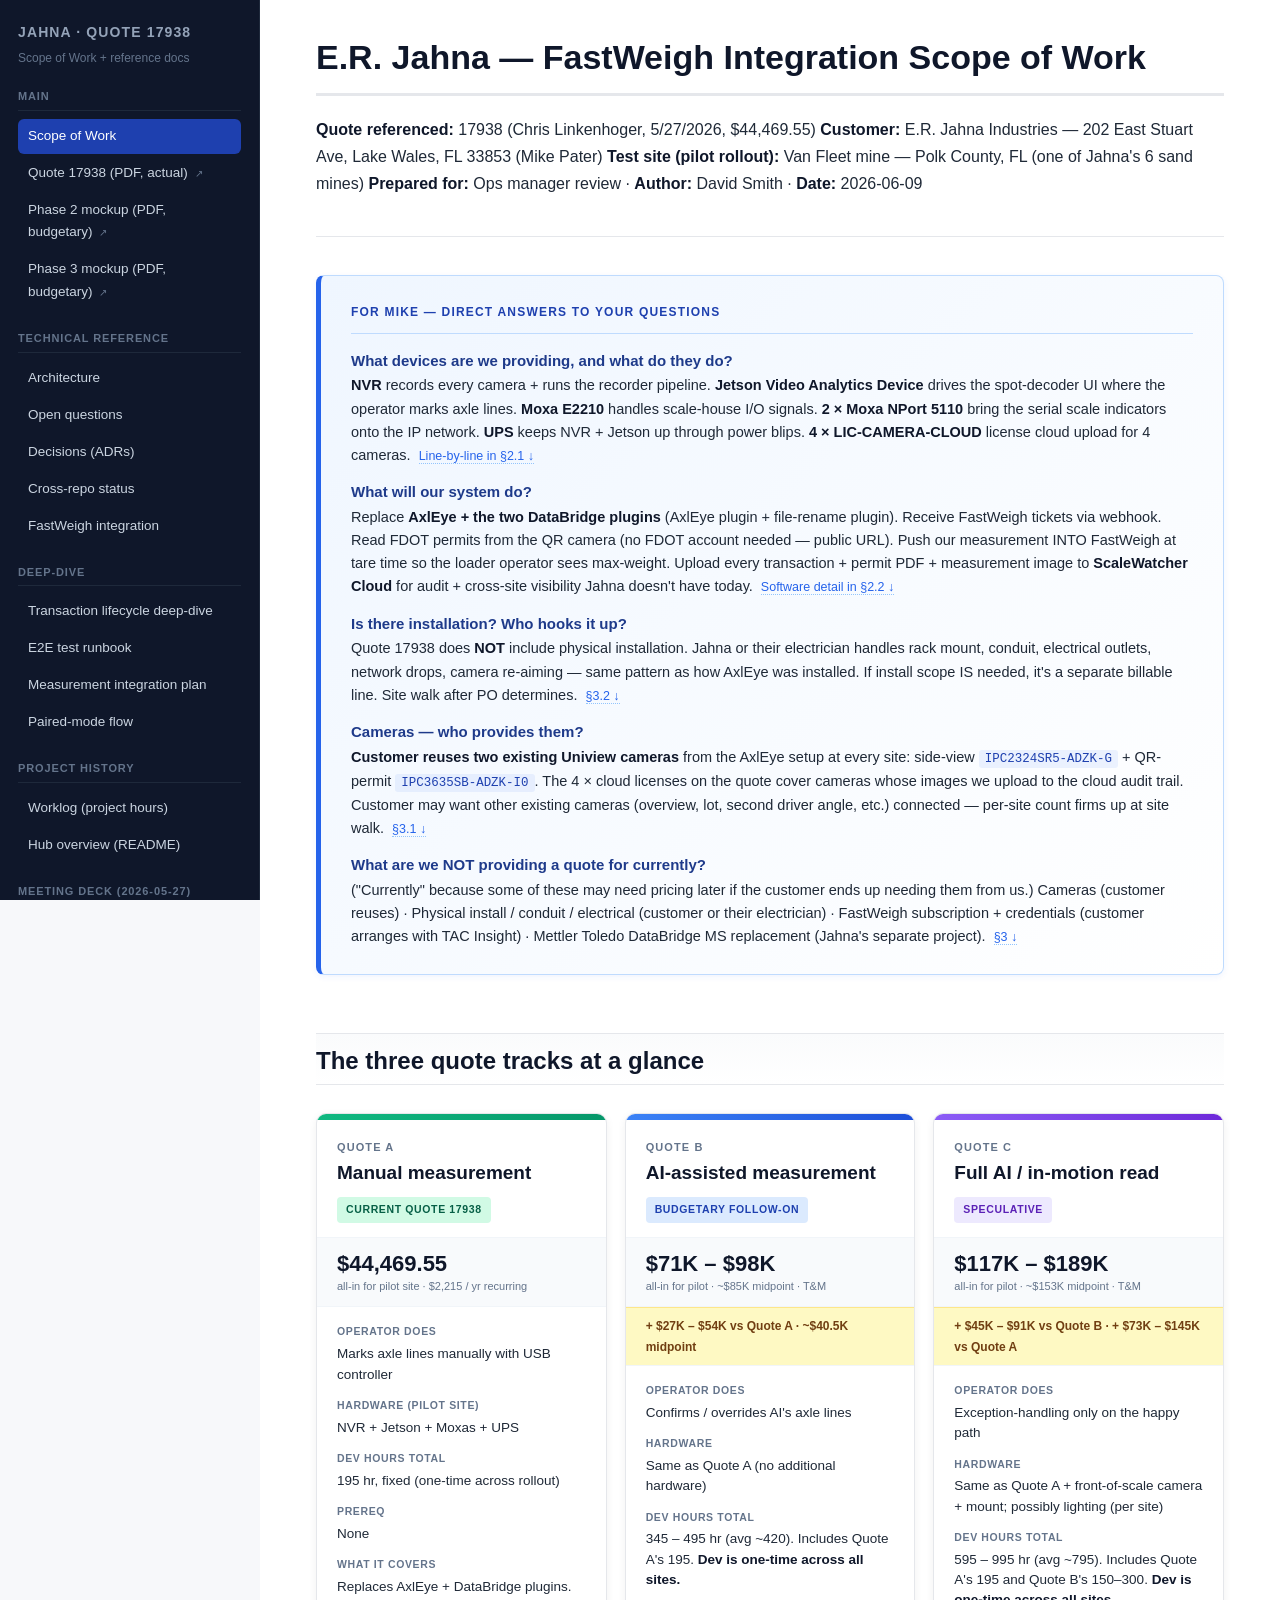
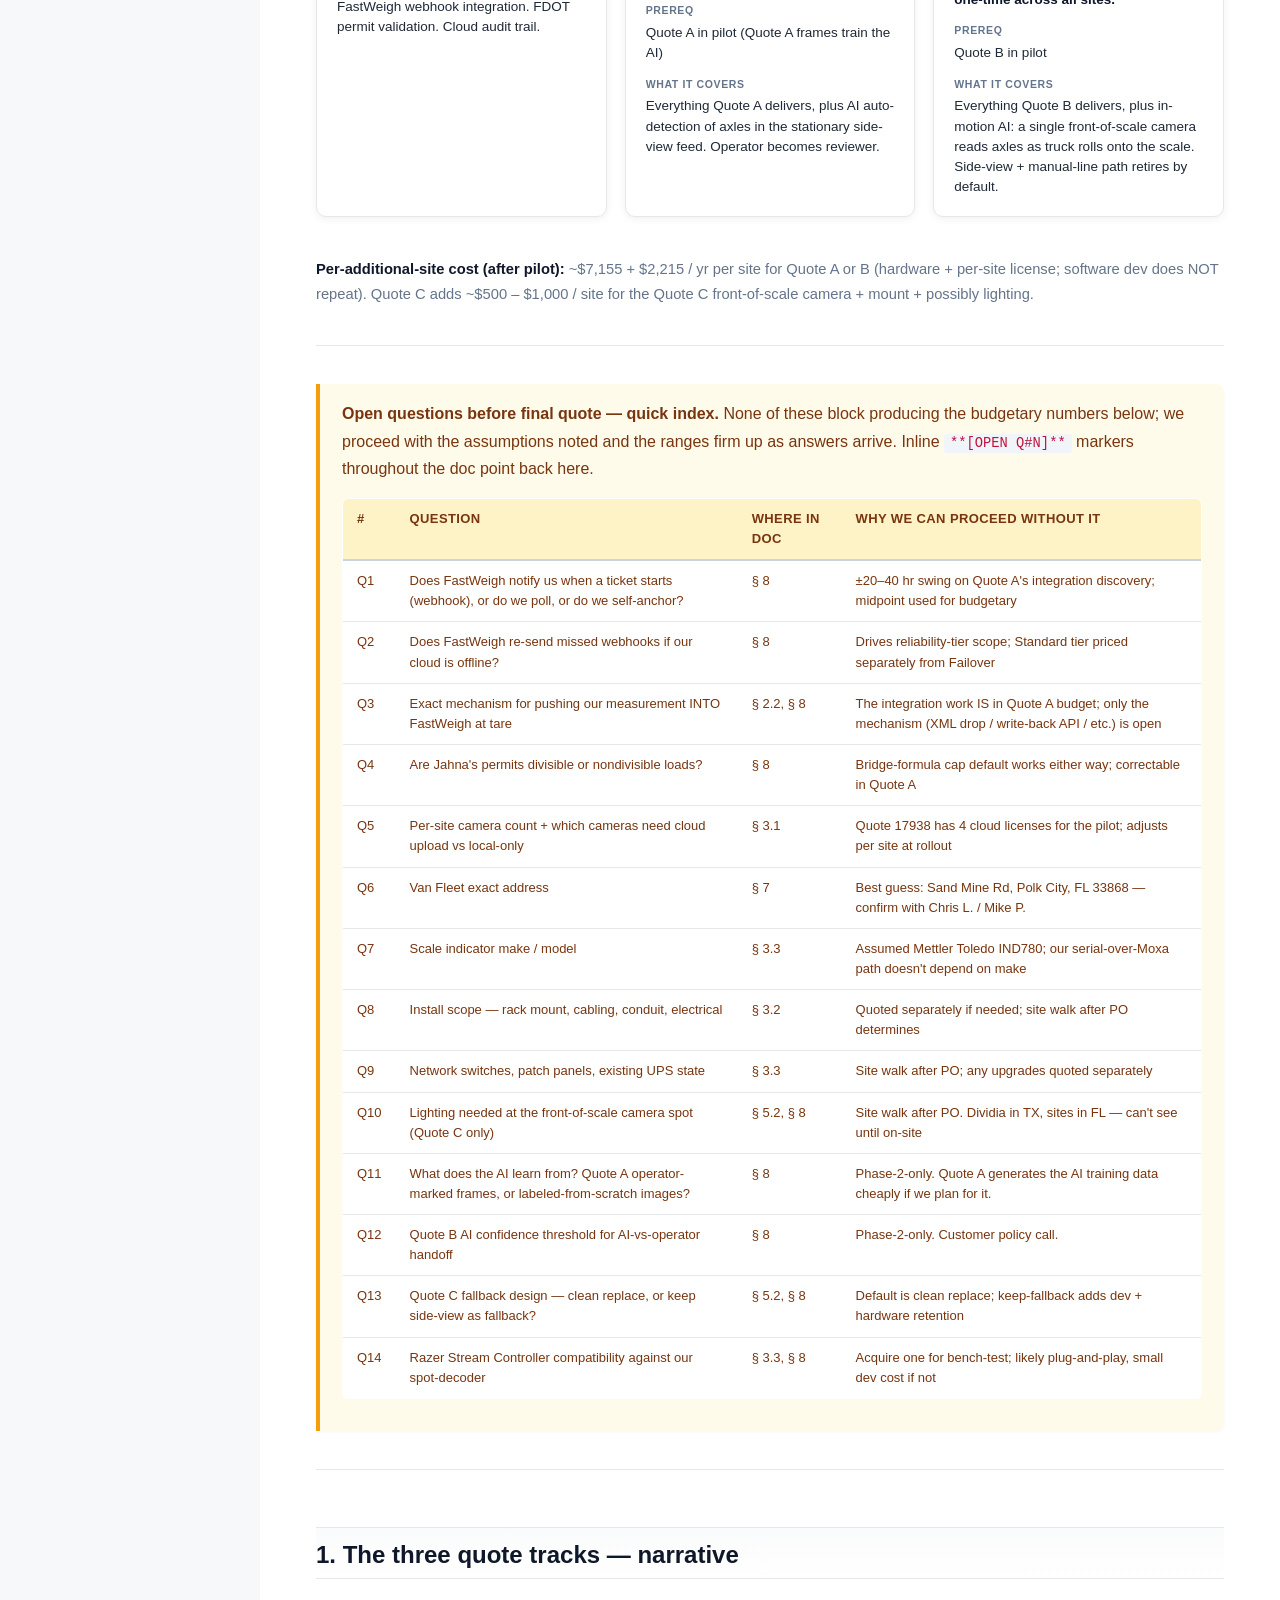
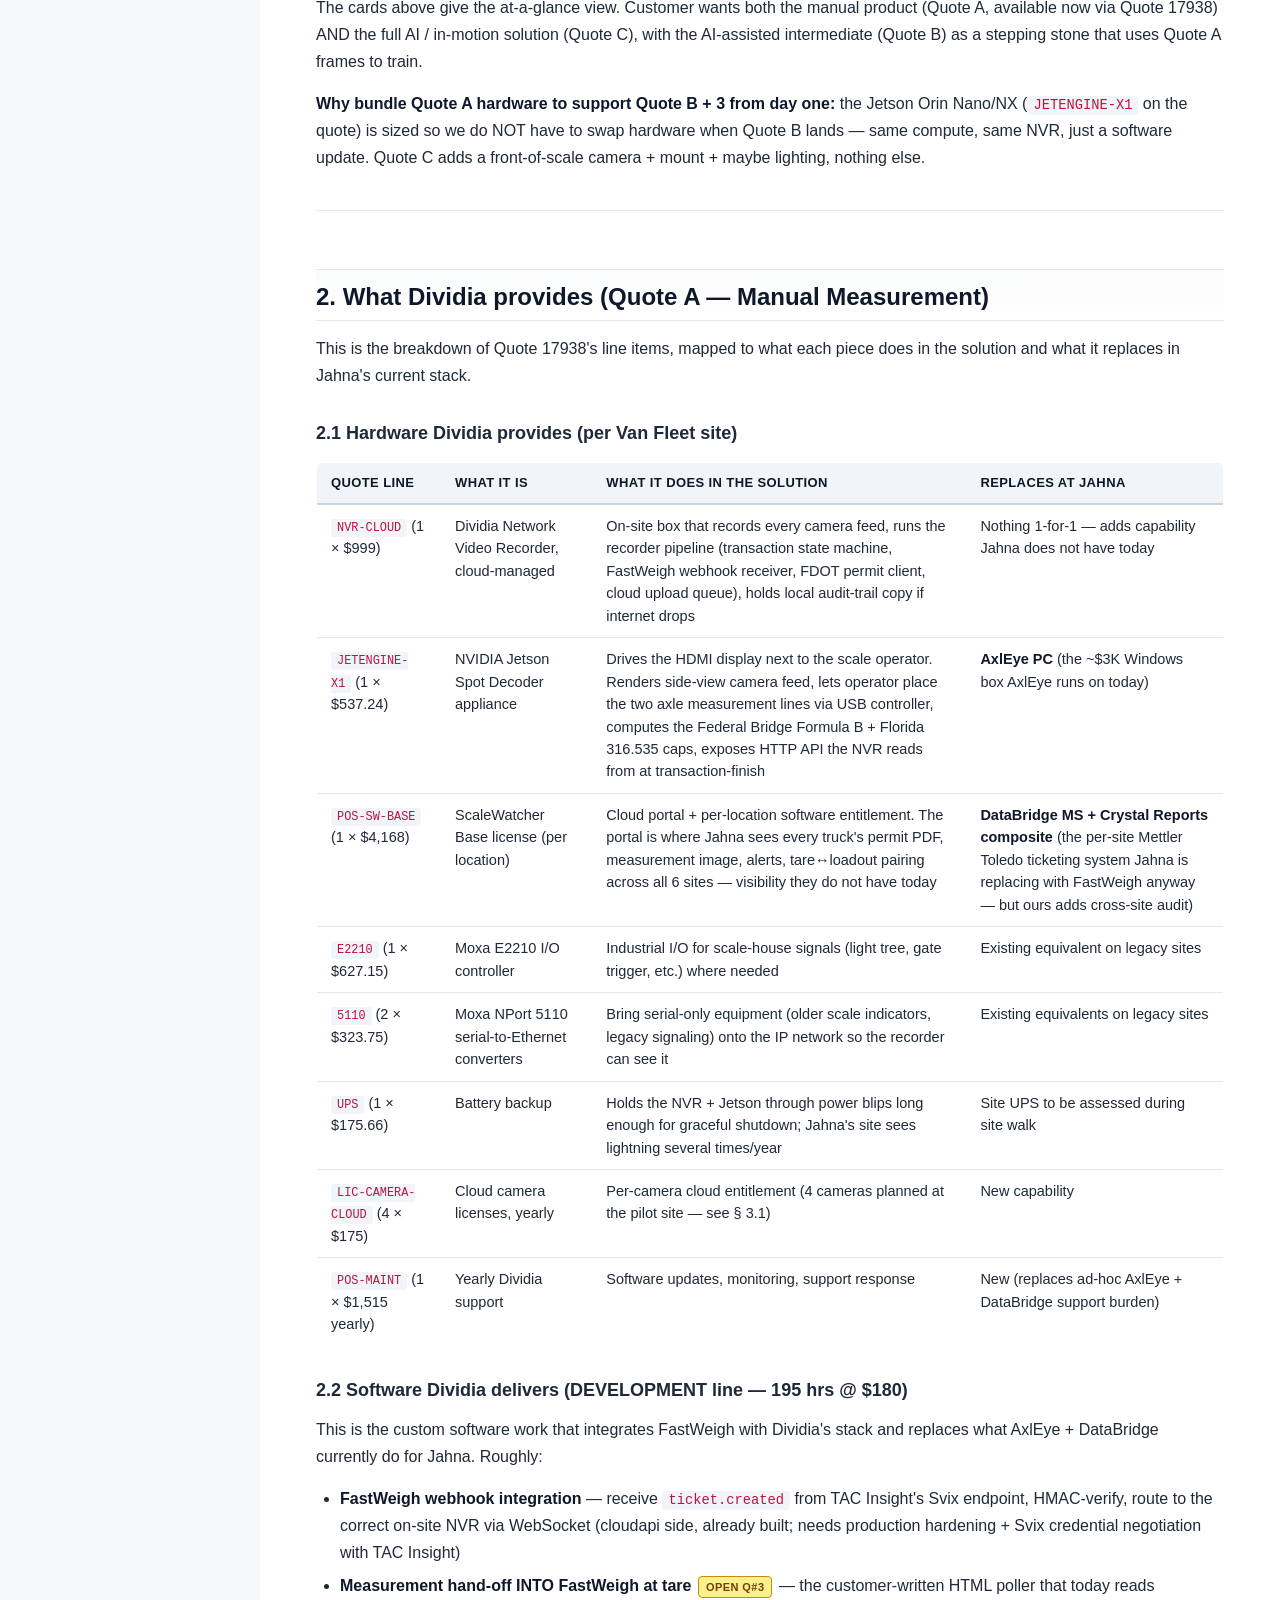
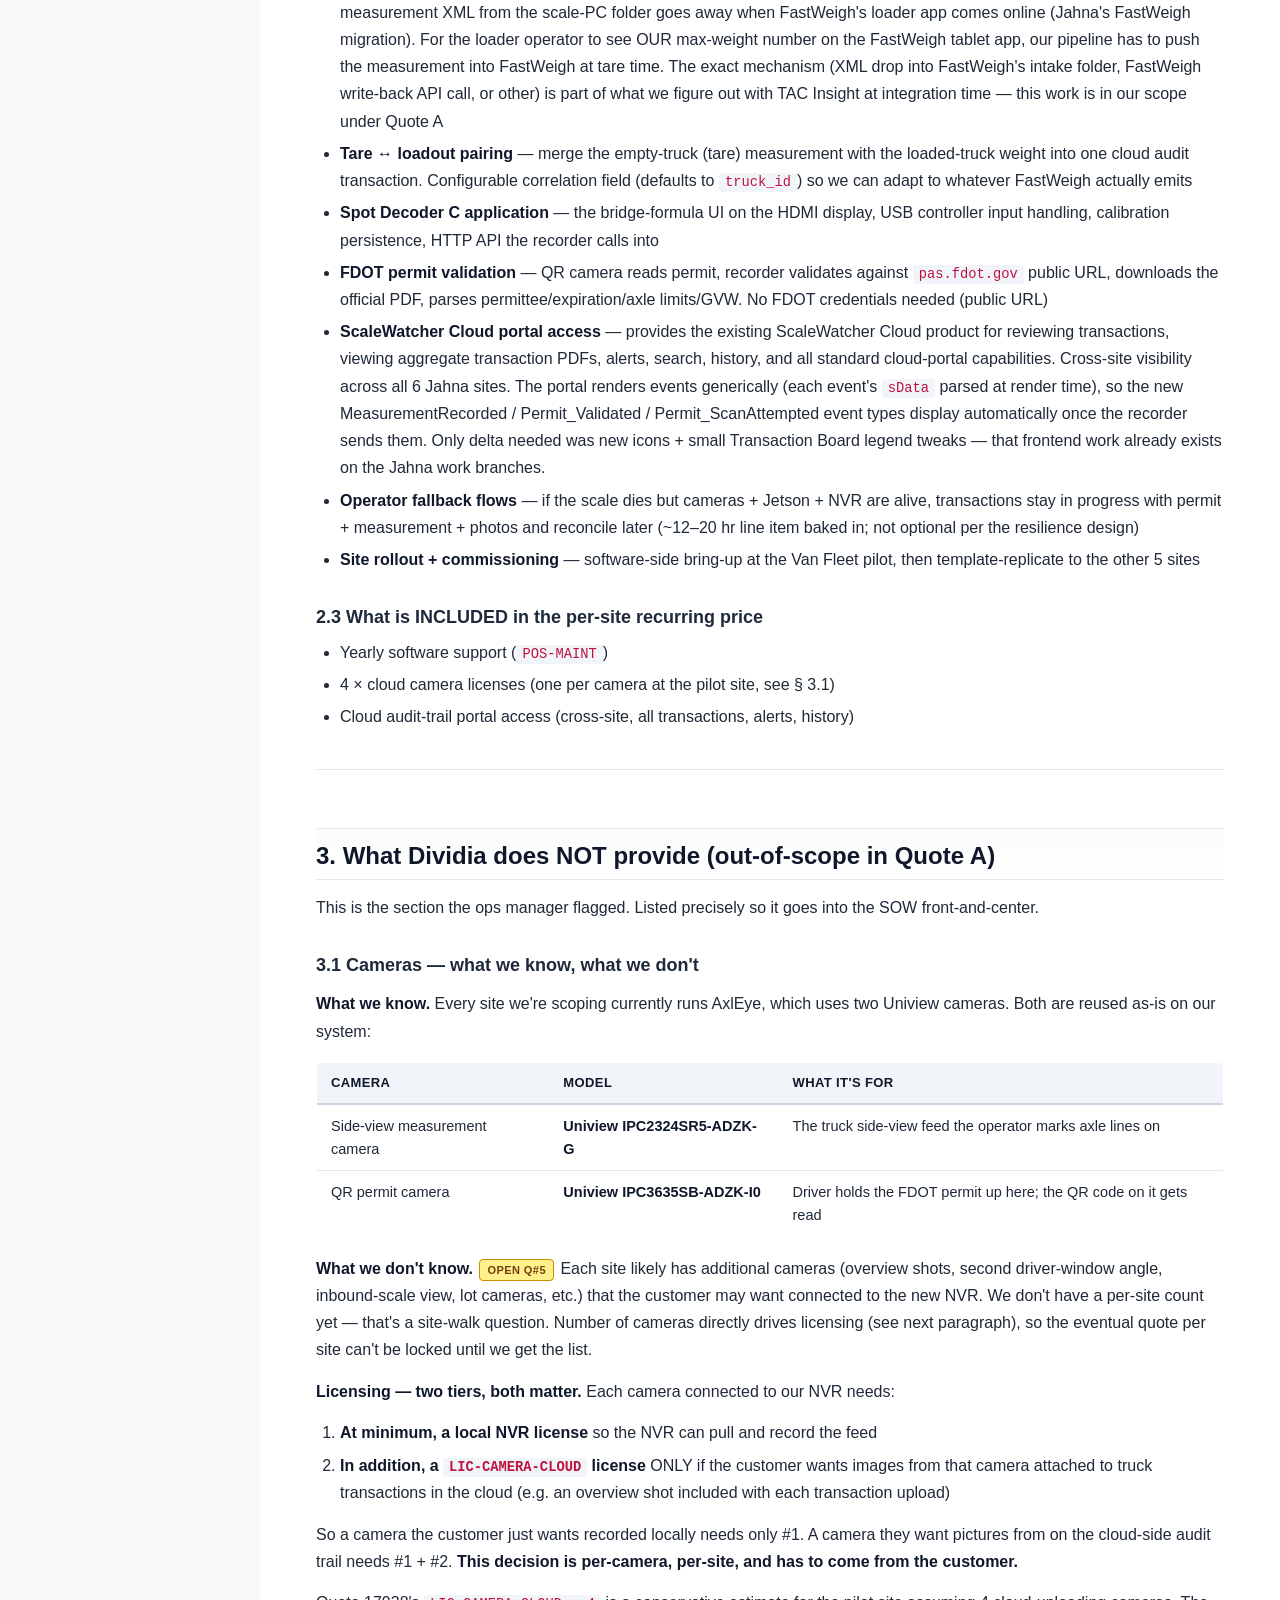
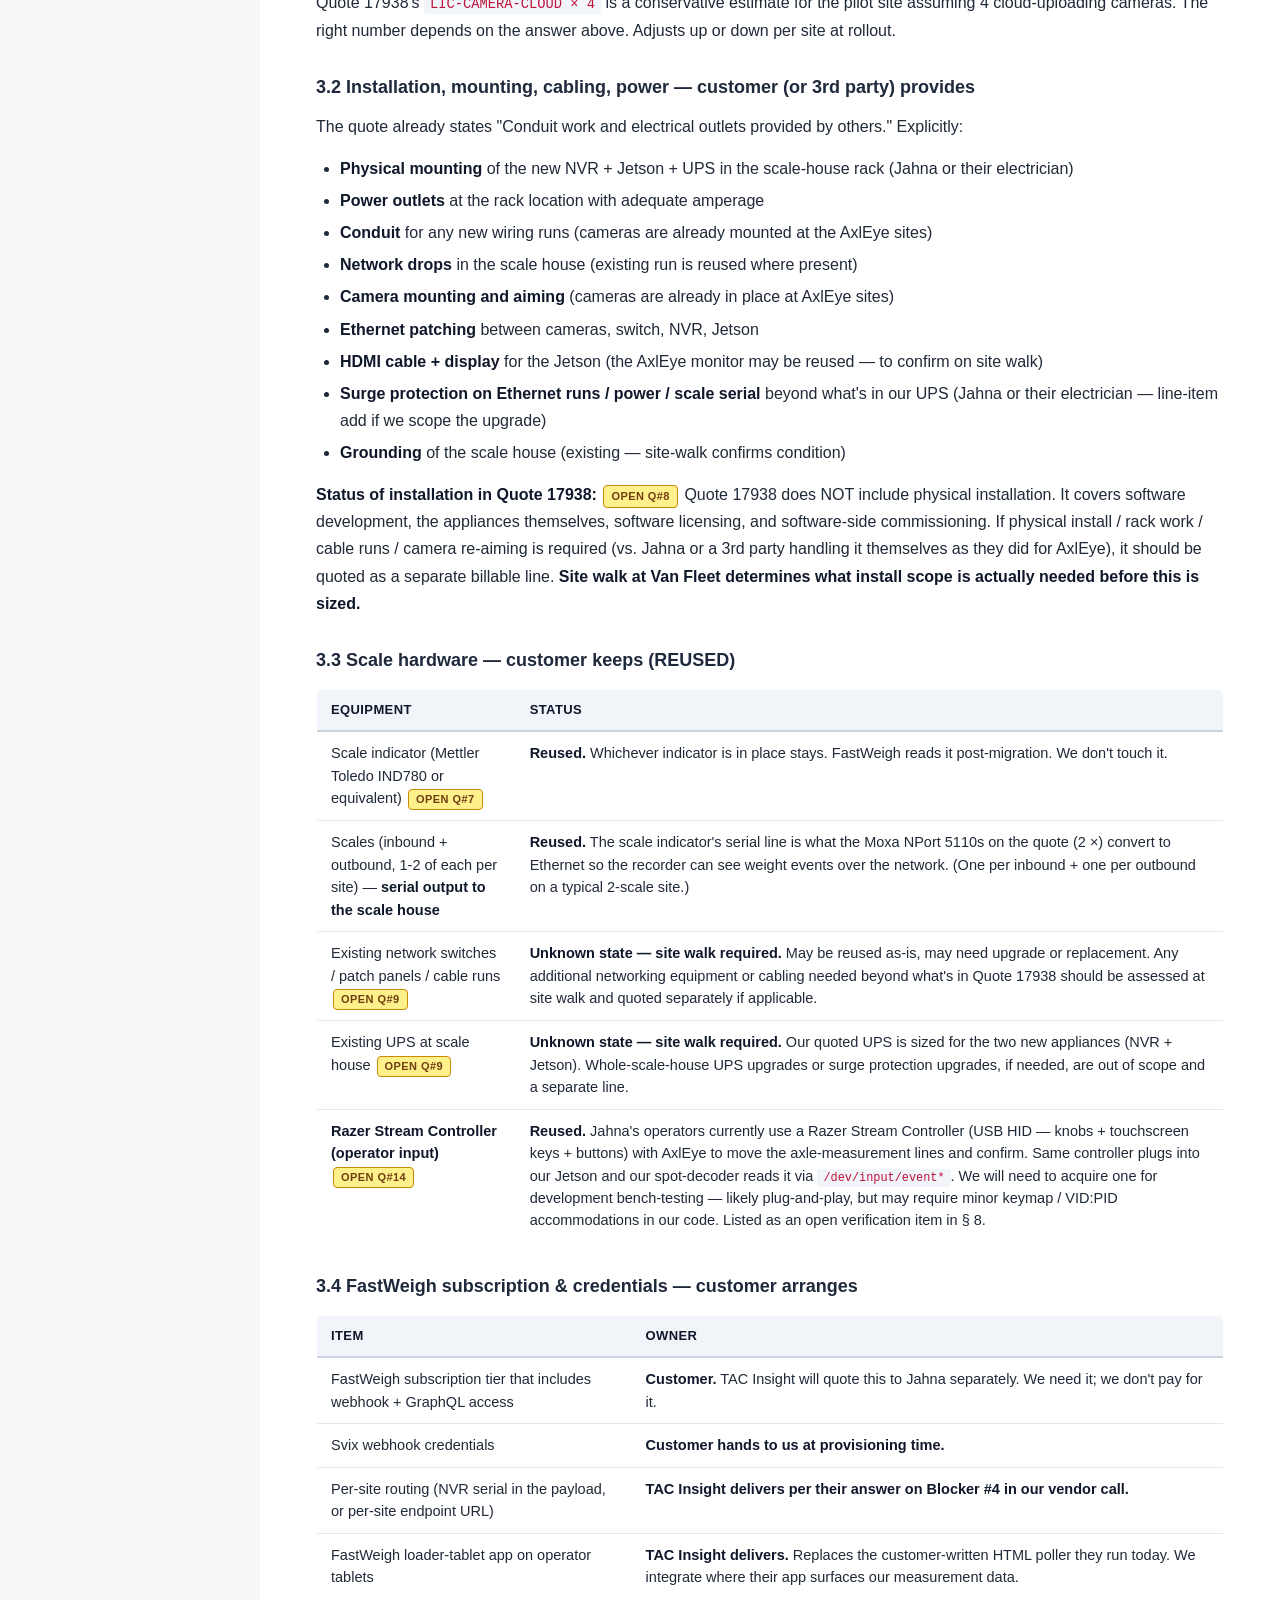
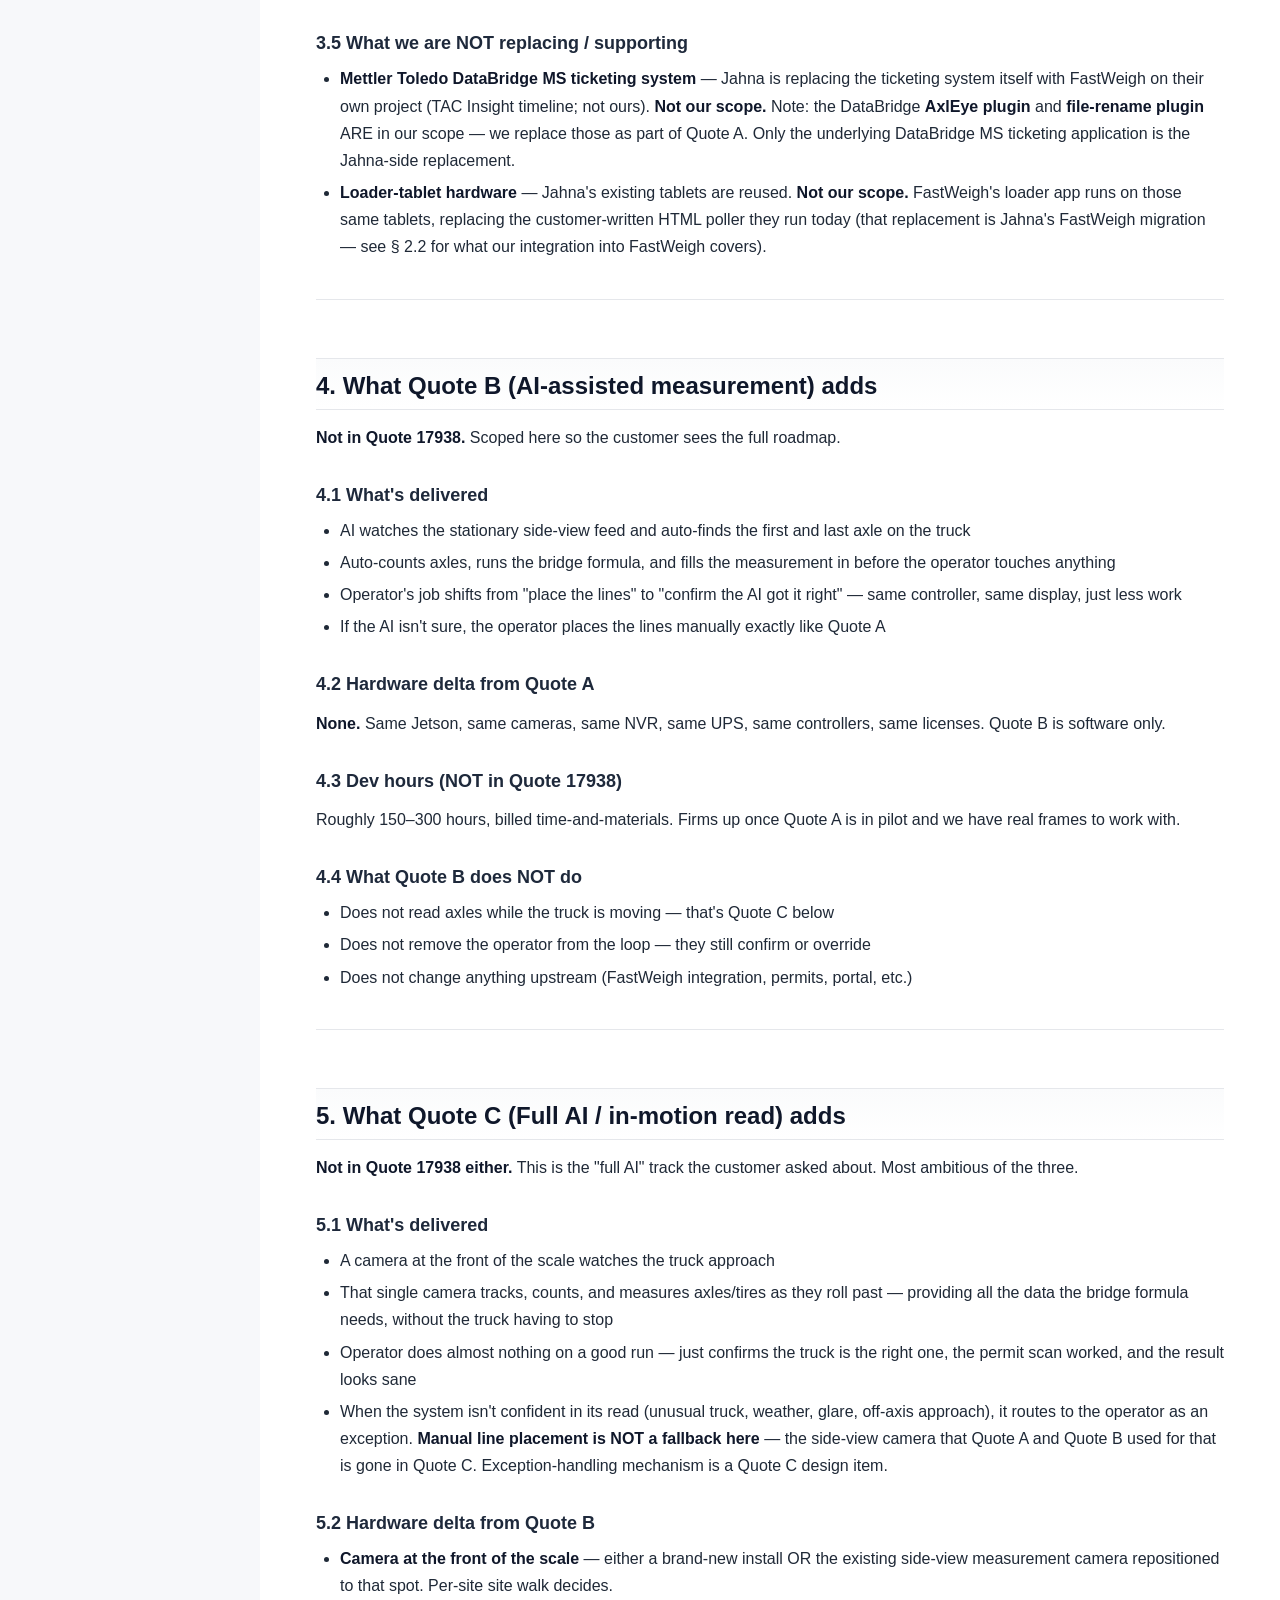
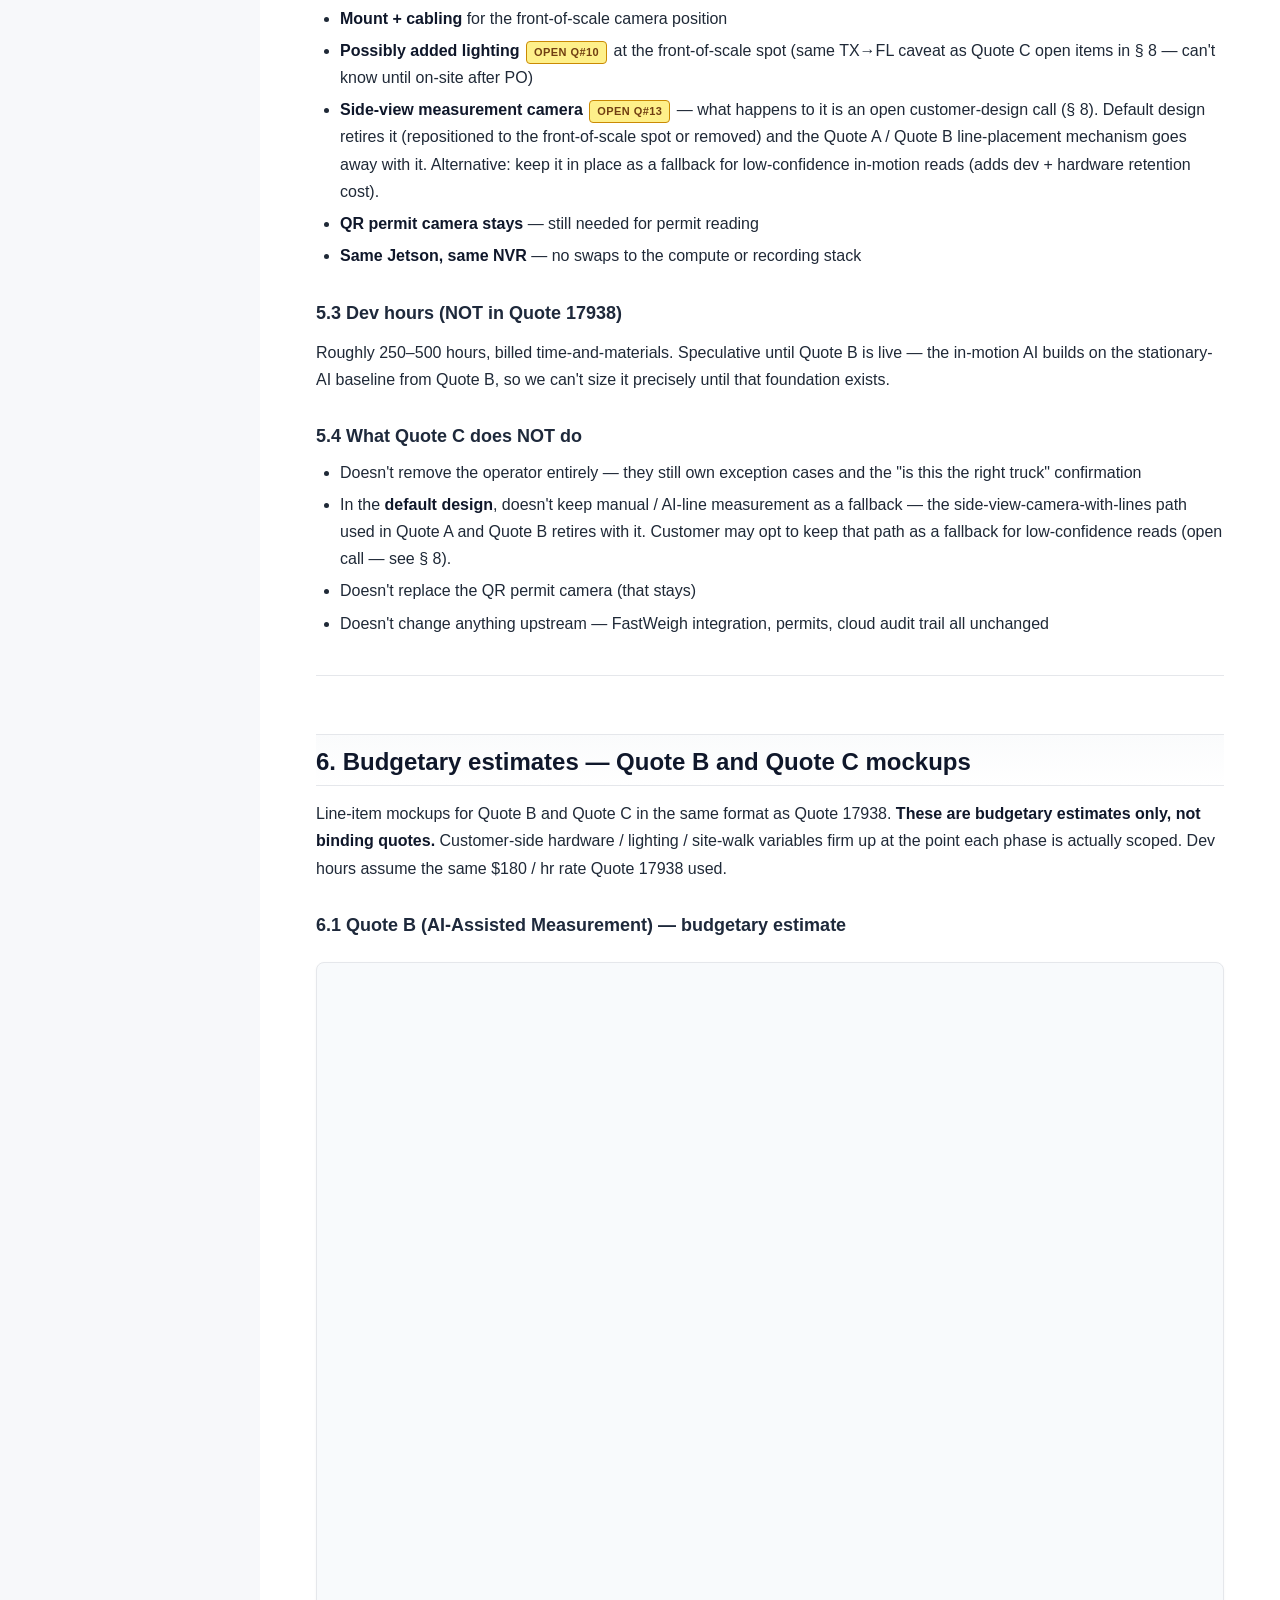
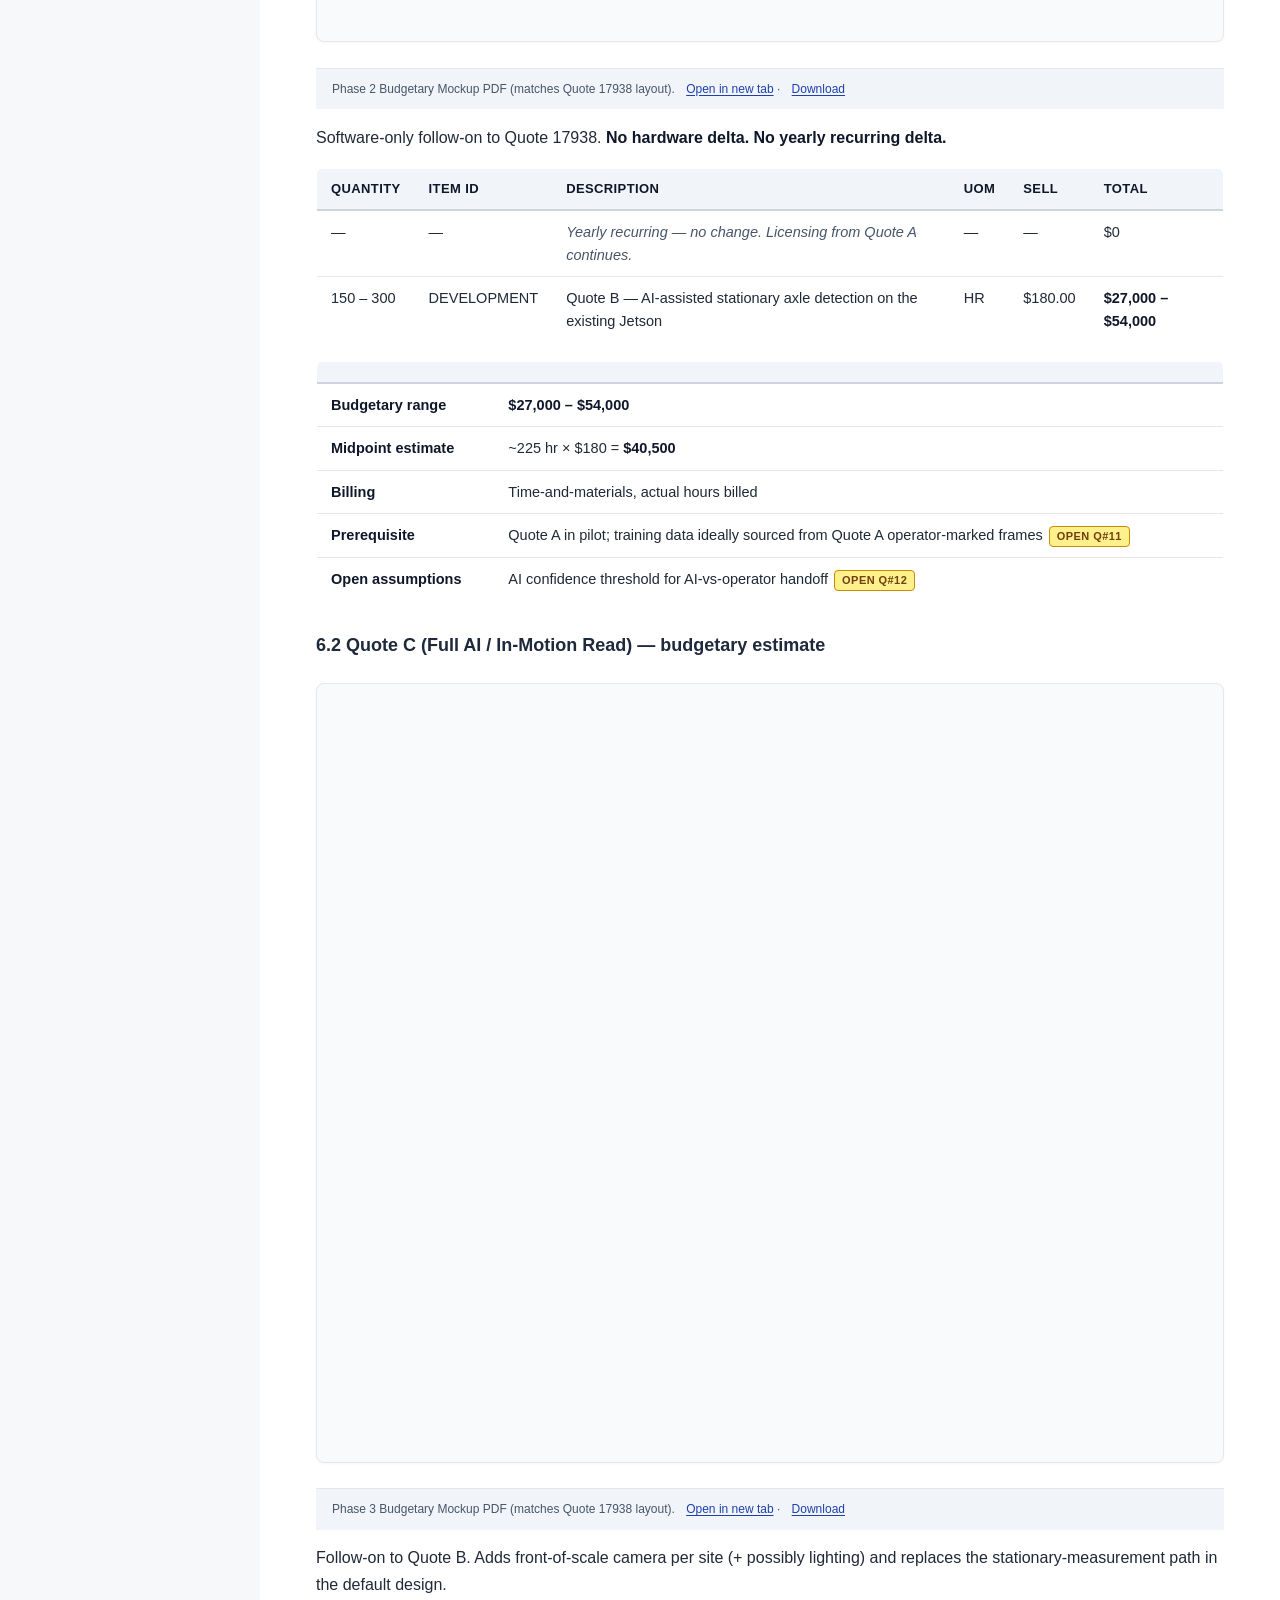
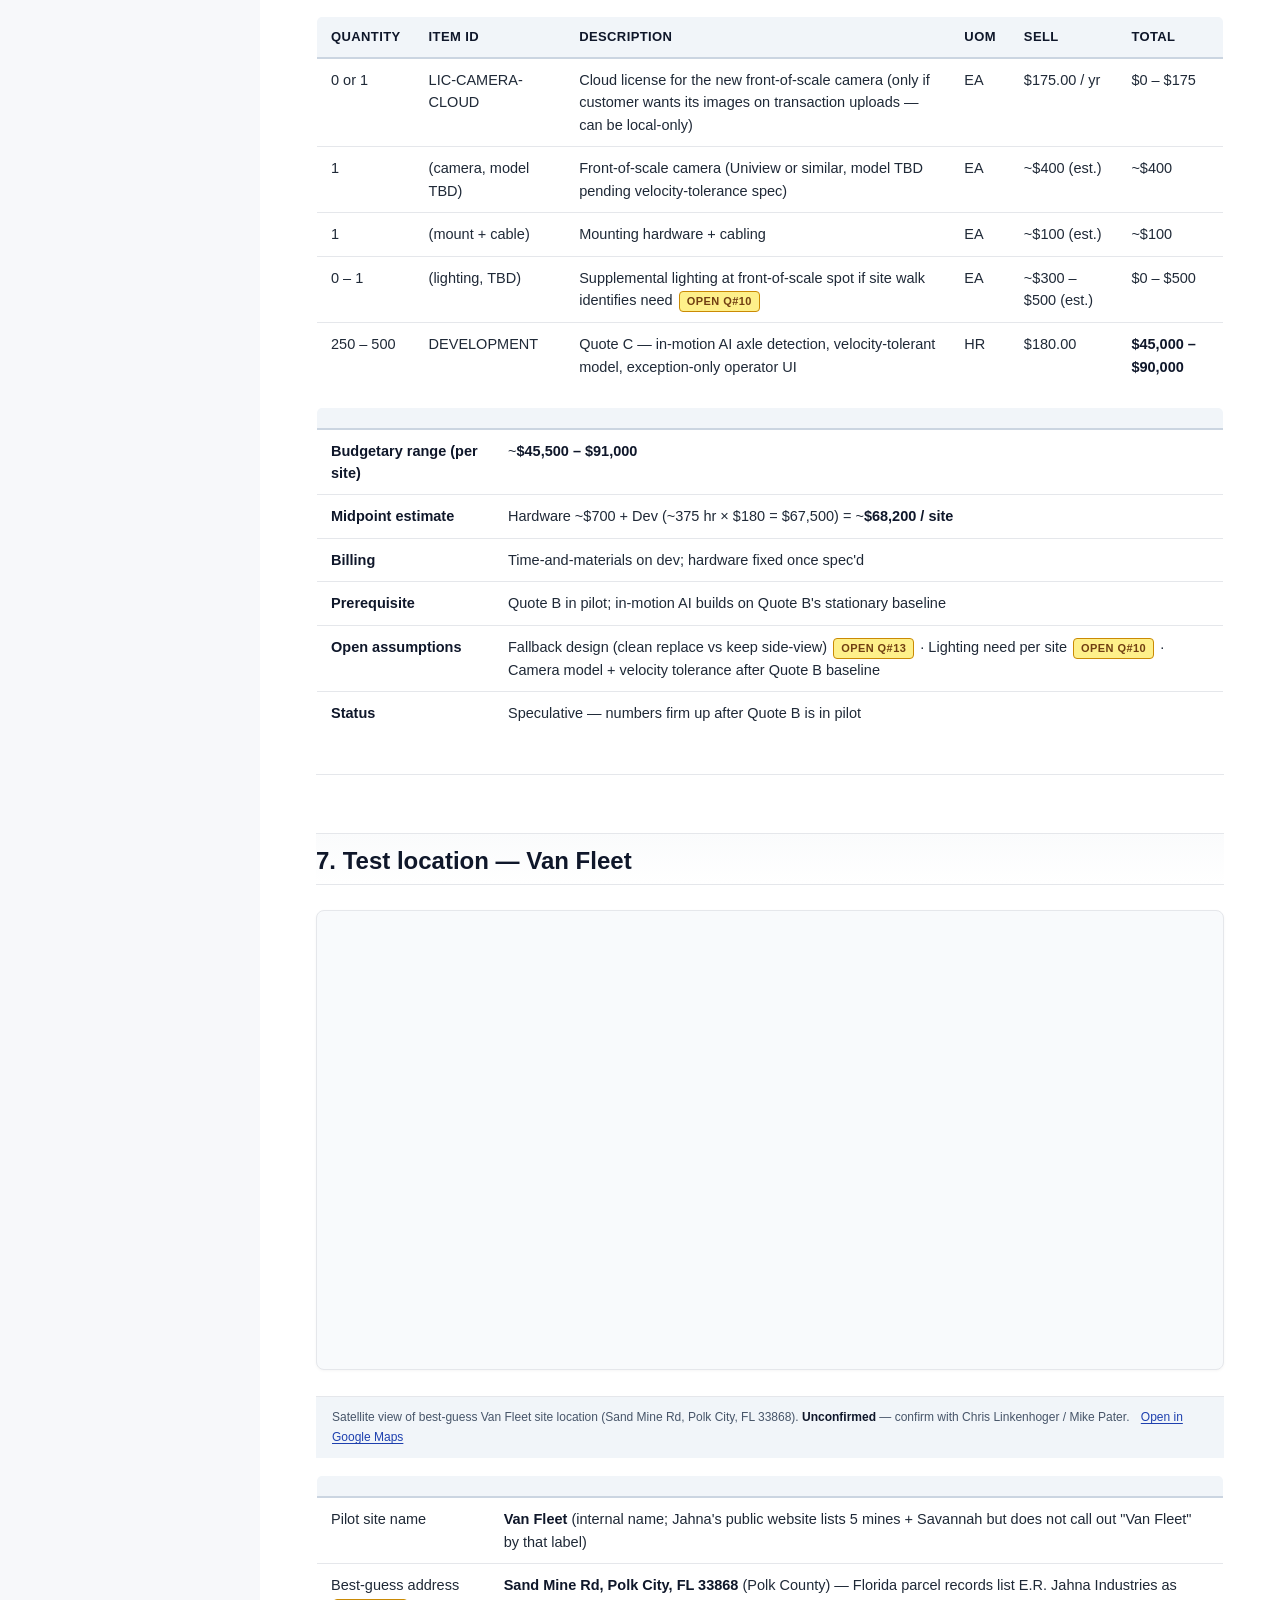
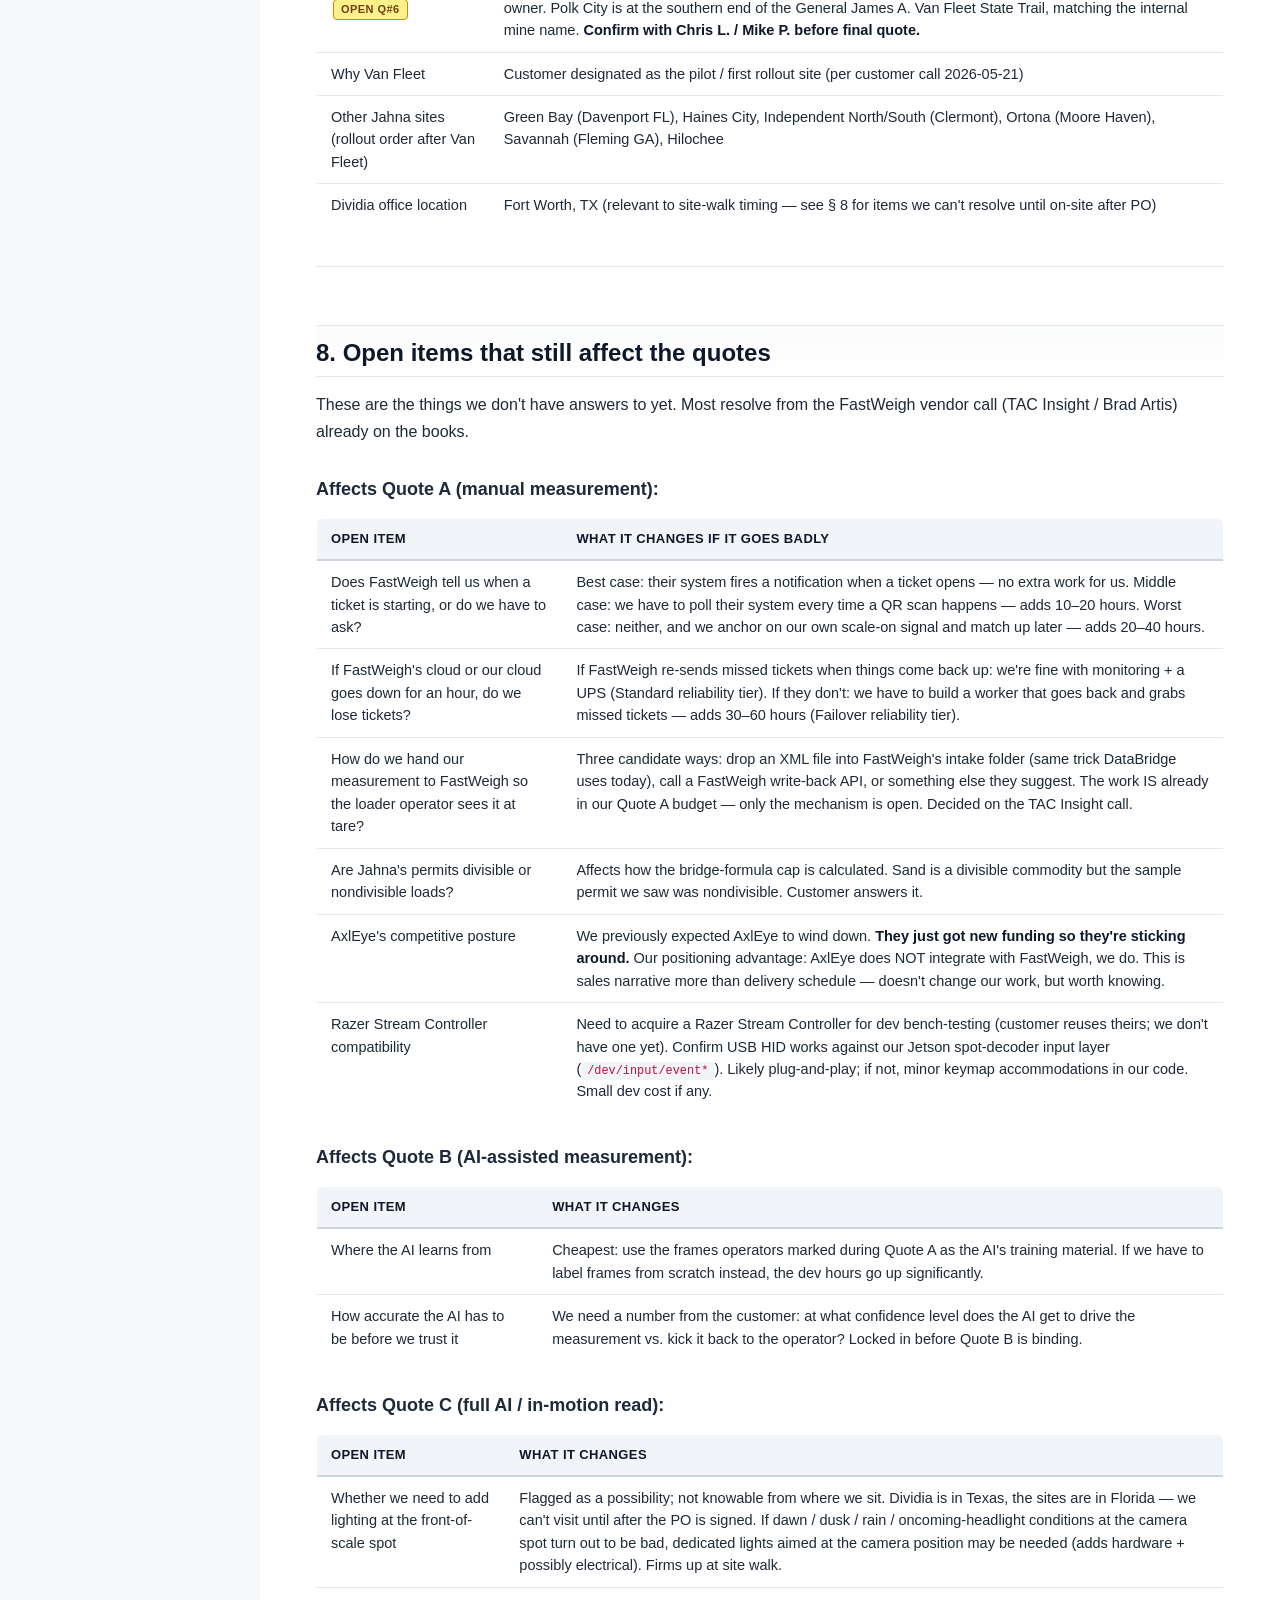
==== commit 2105a693: "Fix sidebar 404s from docs pages; unify naming to Quote A/B/C; add worklog total-hours summary" ====
--- a/index.html
+++ b/index.html
@@ -71,7 +71,7 @@
 <div class="card-band band-a"></div>
 <div class="card-header">
 <div class="card-name">Quote A</div>
-<div class="card-phase">Phase 1 — Manual measurement</div>
+<div class="card-phase">Manual measurement</div>
 <div class="card-status status-active">Current Quote 17938</div>
 </div>
 <div class="card-total">$44,469.55<small>all-in for pilot site · $2,215 / yr recurring</small></div>
@@ -86,7 +86,7 @@
 <div class="card-band band-b"></div>
 <div class="card-header">
 <div class="card-name">Quote B</div>
-<div class="card-phase">Phase 2 — AI-assisted measurement</div>
+<div class="card-phase">AI-assisted measurement</div>
 <div class="card-status status-budgetary">Budgetary follow-on</div>
 </div>
 <div class="card-total">$71K – $98K<small>all-in for pilot · ~$85K midpoint · T&amp;M</small></div>
@@ -95,14 +95,14 @@
 <dt>Operator does</dt><dd>Confirms / overrides AI's axle lines</dd>
 <dt>Hardware</dt><dd>Same as Quote A (no additional hardware)</dd>
 <dt>Dev hours total</dt><dd>345 – 495 hr (avg ~420). Includes Quote A's 195. <strong>Dev is one-time across all sites.</strong></dd>
-<dt>Prereq</dt><dd>Quote A in pilot (Phase 1 frames train the AI)</dd>
+<dt>Prereq</dt><dd>Quote A in pilot (Quote A frames train the AI)</dd>
 <dt>What it covers</dt><dd>Everything Quote A delivers, plus AI auto-detection of axles in the stationary side-view feed. Operator becomes reviewer.</dd>
 </dl>
 </div><div class="quote-card quote-c">
 <div class="card-band band-c"></div>
 <div class="card-header">
 <div class="card-name">Quote C</div>
-<div class="card-phase">Phase 3 — Full AI / in-motion read</div>
+<div class="card-phase">Full AI / in-motion read</div>
 <div class="card-status status-speculative">Speculative</div>
 </div>
 <div class="card-total">$117K – $189K<small>all-in for pilot · ~$153K midpoint · T&amp;M</small></div>
@@ -114,7 +114,7 @@
 <dt>Prereq</dt><dd>Quote B in pilot</dd>
 <dt>What it covers</dt><dd>Everything Quote B delivers, plus in-motion AI: a single front-of-scale camera reads axles as truck rolls onto the scale. Side-view + manual-line path retires by default.</dd>
 </dl>
-</div></div><p class="muted text-small" style="margin-top: 14px;"><strong>Per-additional-site cost (after pilot):</strong> ~$7,155 + $2,215 / yr per site for Quote A or B (hardware + per-site license; software dev does NOT repeat). Quote C adds ~$500 – $1,000 / site for the Phase 3 front-of-scale camera + mount + possibly lighting.</p><hr>
+</div></div><p class="muted text-small" style="margin-top: 14px;"><strong>Per-additional-site cost (after pilot):</strong> ~$7,155 + $2,215 / yr per site for Quote A or B (hardware + per-site license; software dev does NOT repeat). Quote C adds ~$500 – $1,000 / site for the Quote C front-of-scale camera + mount + possibly lighting.</p><hr>
 <blockquote id="open-questions-summary">
 <p><strong>Open questions before final quote — quick index.</strong> None of these block producing the budgetary numbers below; we proceed with the assumptions noted and the ranges firm up as answers arrive. Inline <code>**[OPEN Q#N]**</code> markers throughout the doc point back here.</p>
 <table>
@@ -130,7 +130,7 @@
 <td>Q1</td>
 <td>Does FastWeigh notify us when a ticket starts (webhook), or do we poll, or do we self-anchor?</td>
 <td>§ 8</td>
-<td>±20–40 hr swing on Phase 0; midpoint used for budgetary</td>
+<td>±20–40 hr swing on Quote A&#39;s integration discovery; midpoint used for budgetary</td>
 </tr>
 <tr>
 <td>Q2</td>
@@ -142,13 +142,13 @@
 <td>Q3</td>
 <td>Exact mechanism for pushing our measurement INTO FastWeigh at tare</td>
 <td>§ 2.2, § 8</td>
-<td>The integration work IS in Phase 1 budget; only the mechanism (XML drop / write-back API / etc.) is open</td>
+<td>The integration work IS in Quote A budget; only the mechanism (XML drop / write-back API / etc.) is open</td>
 </tr>
 <tr>
 <td>Q4</td>
 <td>Are Jahna&#39;s permits divisible or nondivisible loads?</td>
 <td>§ 8</td>
-<td>Bridge-formula cap default works either way; correctable in Phase 1</td>
+<td>Bridge-formula cap default works either way; correctable in Quote A</td>
 </tr>
 <tr>
 <td>Q5</td>
@@ -188,19 +188,19 @@
 </tr>
 <tr>
 <td>Q11</td>
-<td>What does the AI learn from? Phase 1 operator-marked frames, or labeled-from-scratch images?</td>
+<td>What does the AI learn from? Quote A operator-marked frames, or labeled-from-scratch images?</td>
 <td>§ 8</td>
-<td>Phase-2-only. Phase 1 generates the AI training data cheaply if we plan for it.</td>
+<td>Phase-2-only. Quote A generates the AI training data cheaply if we plan for it.</td>
 </tr>
 <tr>
 <td>Q12</td>
-<td>Phase 2 AI confidence threshold for AI-vs-operator handoff</td>
+<td>Quote B AI confidence threshold for AI-vs-operator handoff</td>
 <td>§ 8</td>
 <td>Phase-2-only. Customer policy call.</td>
 </tr>
 <tr>
 <td>Q13</td>
-<td>Phase 3 fallback design — clean replace, or keep side-view as fallback?</td>
+<td>Quote C fallback design — clean replace, or keep side-view as fallback?</td>
 <td>§ 5.2, § 8</td>
 <td>Default is clean replace; keep-fallback adds dev + hardware retention</td>
 </tr>
@@ -214,10 +214,10 @@
 </blockquote>
 <hr>
 <h2 id="section-1">1. The three quote tracks — narrative</h2>
-<p>The cards above give the at-a-glance view. Customer wants both the manual product (Phase 1, available now via Quote 17938) AND the full AI / in-motion solution (Phase 3), with the AI-assisted intermediate (Phase 2) as a stepping stone that uses Phase 1 frames to train.</p>
-<p><strong>Why bundle Phase 1 hardware to support Phase 2 + 3 from day one:</strong> the Jetson Orin Nano/NX (<code>JETENGINE-X1</code> on the quote) is sized so we do NOT have to swap hardware when Phase 2 lands — same compute, same NVR, just a software update. Phase 3 adds a front-of-scale camera + mount + maybe lighting, nothing else.</p>
-<hr>
-<h2 id="section-2">2. What Dividia provides (Quote A — Manual Measurement / Phase 1)</h2>
+<p>The cards above give the at-a-glance view. Customer wants both the manual product (Quote A, available now via Quote 17938) AND the full AI / in-motion solution (Quote C), with the AI-assisted intermediate (Quote B) as a stepping stone that uses Quote A frames to train.</p>
+<p><strong>Why bundle Quote A hardware to support Quote B + 3 from day one:</strong> the Jetson Orin Nano/NX (<code>JETENGINE-X1</code> on the quote) is sized so we do NOT have to swap hardware when Quote B lands — same compute, same NVR, just a software update. Quote C adds a front-of-scale camera + mount + maybe lighting, nothing else.</p>
+<hr>
+<h2 id="section-2">2. What Dividia provides (Quote A — Manual Measurement)</h2>
 <p>This is the breakdown of Quote 17938&#39;s line items, mapped to what each piece does in the solution and what it replaces in Jahna&#39;s current stack.</p>
 <h3 id="section-2-1">2.1 Hardware Dividia provides (per Van Fleet site)</h3>
 <table>
@@ -282,7 +282,7 @@
 <p>This is the custom software work that integrates FastWeigh with Dividia&#39;s stack and replaces what AxlEye + DataBridge currently do for Jahna. Roughly:</p>
 <ul>
 <li><strong>FastWeigh webhook integration</strong> — receive <code>ticket.created</code> from TAC Insight&#39;s Svix endpoint, HMAC-verify, route to the correct on-site NVR via WebSocket (cloudapi side, already built; needs production hardening + Svix credential negotiation with TAC Insight)</li>
-<li><strong>Measurement hand-off INTO FastWeigh at tare</strong> <a class="open-marker" href="index.html#open-questions-summary" title="Open question #3 — see summary at top of SOW">OPEN Q#3</a> — the customer-written HTML poller that today reads measurement XML from the scale-PC folder goes away when FastWeigh&#39;s loader app comes online (Jahna&#39;s FastWeigh migration). For the loader operator to see OUR max-weight number on the FastWeigh tablet app, our pipeline has to push the measurement into FastWeigh at tare time. The exact mechanism (XML drop into FastWeigh&#39;s intake folder, FastWeigh write-back API call, or other) is part of what we figure out with TAC Insight at integration time — this work is in our scope under Phase 1</li>
+<li><strong>Measurement hand-off INTO FastWeigh at tare</strong> <a class="open-marker" href="index.html#open-questions-summary" title="Open question #3 — see summary at top of SOW">OPEN Q#3</a> — the customer-written HTML poller that today reads measurement XML from the scale-PC folder goes away when FastWeigh&#39;s loader app comes online (Jahna&#39;s FastWeigh migration). For the loader operator to see OUR max-weight number on the FastWeigh tablet app, our pipeline has to push the measurement into FastWeigh at tare time. The exact mechanism (XML drop into FastWeigh&#39;s intake folder, FastWeigh write-back API call, or other) is part of what we figure out with TAC Insight at integration time — this work is in our scope under Quote A</li>
 <li><strong>Tare ↔ loadout pairing</strong> — merge the empty-truck (tare) measurement with the loaded-truck weight into one cloud audit transaction. Configurable correlation field (defaults to <code>truck_id</code>) so we can adapt to whatever FastWeigh actually emits</li>
 <li><strong>Spot Decoder C application</strong> — the bridge-formula UI on the HDMI display, USB controller input handling, calibration persistence, HTTP API the recorder calls into</li>
 <li><strong>FDOT permit validation</strong> — QR camera reads permit, recorder validates against <code>pas.fdot.gov</code> public URL, downloads the official PDF, parses permittee/expiration/axle limits/GVW. No FDOT credentials needed (public URL)</li>
@@ -402,57 +402,57 @@
 <li><strong>Loader-tablet hardware</strong> — Jahna&#39;s existing tablets are reused. <strong>Not our scope.</strong> FastWeigh&#39;s loader app runs on those same tablets, replacing the customer-written HTML poller they run today (that replacement is Jahna&#39;s FastWeigh migration — see § 2.2 for what our integration into FastWeigh covers).</li>
 </ul>
 <hr>
-<h2 id="section-4">4. What Quote B (AI-assisted measurement / Phase 2) adds</h2>
+<h2 id="section-4">4. What Quote B (AI-assisted measurement) adds</h2>
 <p><strong>Not in Quote 17938.</strong> Scoped here so the customer sees the full roadmap.</p>
 <h3 id="section-4-1">4.1 What&#39;s delivered</h3>
 <ul>
 <li>AI watches the stationary side-view feed and auto-finds the first and last axle on the truck</li>
 <li>Auto-counts axles, runs the bridge formula, and fills the measurement in before the operator touches anything</li>
 <li>Operator&#39;s job shifts from &quot;place the lines&quot; to &quot;confirm the AI got it right&quot; — same controller, same display, just less work</li>
-<li>If the AI isn&#39;t sure, the operator places the lines manually exactly like Phase 1</li>
+<li>If the AI isn&#39;t sure, the operator places the lines manually exactly like Quote A</li>
 </ul>
 <h3 id="section-4-2">4.2 Hardware delta from Quote A</h3>
-<p><strong>None.</strong> Same Jetson, same cameras, same NVR, same UPS, same controllers, same licenses. Phase 2 is software only.</p>
+<p><strong>None.</strong> Same Jetson, same cameras, same NVR, same UPS, same controllers, same licenses. Quote B is software only.</p>
 <h3 id="section-4-3">4.3 Dev hours (NOT in Quote 17938)</h3>
-<p>Roughly 150–300 hours, billed time-and-materials. Firms up once Phase 1 is in pilot and we have real frames to work with.</p>
+<p>Roughly 150–300 hours, billed time-and-materials. Firms up once Quote A is in pilot and we have real frames to work with.</p>
 <h3 id="section-4-4">4.4 What Quote B does NOT do</h3>
 <ul>
-<li>Does not read axles while the truck is moving — that&#39;s Quote C / Phase 3 below</li>
+<li>Does not read axles while the truck is moving — that&#39;s Quote C below</li>
 <li>Does not remove the operator from the loop — they still confirm or override</li>
 <li>Does not change anything upstream (FastWeigh integration, permits, portal, etc.)</li>
 </ul>
 <hr>
-<h2 id="section-5">5. What Quote C (Full AI / in-motion read / Phase 3) adds</h2>
+<h2 id="section-5">5. What Quote C (Full AI / in-motion read) adds</h2>
 <p><strong>Not in Quote 17938 either.</strong> This is the &quot;full AI&quot; track the customer asked about. Most ambitious of the three.</p>
 <h3 id="section-5-1">5.1 What&#39;s delivered</h3>
 <ul>
 <li>A camera at the front of the scale watches the truck approach</li>
 <li>That single camera tracks, counts, and measures axles/tires as they roll past — providing all the data the bridge formula needs, without the truck having to stop</li>
 <li>Operator does almost nothing on a good run — just confirms the truck is the right one, the permit scan worked, and the result looks sane</li>
-<li>When the system isn&#39;t confident in its read (unusual truck, weather, glare, off-axis approach), it routes to the operator as an exception. <strong>Manual line placement is NOT a fallback here</strong> — the side-view camera that Phase 1/2 used for that is gone in Phase 3. Exception-handling mechanism is a Phase 3 design item.</li>
+<li>When the system isn&#39;t confident in its read (unusual truck, weather, glare, off-axis approach), it routes to the operator as an exception. <strong>Manual line placement is NOT a fallback here</strong> — the side-view camera that Quote A and Quote B used for that is gone in Quote C. Exception-handling mechanism is a Quote C design item.</li>
 </ul>
 <h3 id="section-5-2">5.2 Hardware delta from Quote B</h3>
 <ul>
 <li><strong>Camera at the front of the scale</strong> — either a brand-new install OR the existing side-view measurement camera repositioned to that spot. Per-site site walk decides.</li>
 <li><strong>Mount + cabling</strong> for the front-of-scale camera position</li>
 <li><strong>Possibly added lighting</strong> <a class="open-marker" href="index.html#open-questions-summary" title="Open question #10 — see summary at top of SOW">OPEN Q#10</a> at the front-of-scale spot (same TX→FL caveat as Quote C open items in § 8 — can&#39;t know until on-site after PO)</li>
-<li><strong>Side-view measurement camera</strong> <a class="open-marker" href="index.html#open-questions-summary" title="Open question #13 — see summary at top of SOW">OPEN Q#13</a> — what happens to it is an open customer-design call (§ 8). Default design retires it (repositioned to the front-of-scale spot or removed) and the Phase 1 / Phase 2 line-placement mechanism goes away with it. Alternative: keep it in place as a fallback for low-confidence in-motion reads (adds dev + hardware retention cost).</li>
+<li><strong>Side-view measurement camera</strong> <a class="open-marker" href="index.html#open-questions-summary" title="Open question #13 — see summary at top of SOW">OPEN Q#13</a> — what happens to it is an open customer-design call (§ 8). Default design retires it (repositioned to the front-of-scale spot or removed) and the Quote A / Quote B line-placement mechanism goes away with it. Alternative: keep it in place as a fallback for low-confidence in-motion reads (adds dev + hardware retention cost).</li>
 <li><strong>QR permit camera stays</strong> — still needed for permit reading</li>
 <li><strong>Same Jetson, same NVR</strong> — no swaps to the compute or recording stack</li>
 </ul>
 <h3 id="section-5-3">5.3 Dev hours (NOT in Quote 17938)</h3>
-<p>Roughly 250–500 hours, billed time-and-materials. Speculative until Phase 2 is live — the in-motion AI builds on the stationary-AI baseline from Phase 2, so we can&#39;t size it precisely until that foundation exists.</p>
+<p>Roughly 250–500 hours, billed time-and-materials. Speculative until Quote B is live — the in-motion AI builds on the stationary-AI baseline from Quote B, so we can&#39;t size it precisely until that foundation exists.</p>
 <h3 id="section-5-4">5.4 What Quote C does NOT do</h3>
 <ul>
 <li>Doesn&#39;t remove the operator entirely — they still own exception cases and the &quot;is this the right truck&quot; confirmation</li>
-<li>In the <strong>default design</strong>, doesn&#39;t keep manual / AI-line measurement as a fallback — the side-view-camera-with-lines path used in Phase 1 / 2 retires with it. Customer may opt to keep that path as a fallback for low-confidence reads (open call — see § 8).</li>
+<li>In the <strong>default design</strong>, doesn&#39;t keep manual / AI-line measurement as a fallback — the side-view-camera-with-lines path used in Quote A and Quote B retires with it. Customer may opt to keep that path as a fallback for low-confidence reads (open call — see § 8).</li>
 <li>Doesn&#39;t replace the QR permit camera (that stays)</li>
 <li>Doesn&#39;t change anything upstream — FastWeigh integration, permits, cloud audit trail all unchanged</li>
 </ul>
 <hr>
 <h2 id="section-6">6. Budgetary estimates — Quote B and Quote C mockups</h2>
-<p>Line-item mockups for Quote B (Phase 2) and Quote C (Phase 3) in the same format as Quote 17938. <strong>These are budgetary estimates only, not binding quotes.</strong> Customer-side hardware / lighting / site-walk variables firm up at the point each phase is actually scoped. Dev hours assume the same $180 / hr rate Quote 17938 used.</p>
-<h3 id="section-6-1">6.1 Quote B — Phase 2 (AI-Assisted Measurement) — budgetary estimate</h3>
+<p>Line-item mockups for Quote B and Quote C in the same format as Quote 17938. <strong>These are budgetary estimates only, not binding quotes.</strong> Customer-side hardware / lighting / site-walk variables firm up at the point each phase is actually scoped. Dev hours assume the same $180 / hr rate Quote 17938 used.</p>
+<h3 id="section-6-1">6.1 Quote B (AI-Assisted Measurement) — budgetary estimate</h3>
 
 <div class="embed-wrap pdf" style="height:680px;">
   <iframe src="quote-mocks/phase2.pdf" title="Phase 2 Budgetary Mockup"></iframe>
@@ -482,7 +482,7 @@
 <tr>
 <td>150 – 300</td>
 <td>DEVELOPMENT</td>
-<td>Phase 2 — AI-assisted stationary axle detection on the existing Jetson</td>
+<td>Quote B — AI-assisted stationary axle detection on the existing Jetson</td>
 <td>HR</td>
 <td>$180.00</td>
 <td><strong>$27,000 – $54,000</strong></td>
@@ -509,14 +509,14 @@
 </tr>
 <tr>
 <td><strong>Prerequisite</strong></td>
-<td>Quote A in pilot; training data ideally sourced from Phase 1 operator-marked frames <a class="open-marker" href="index.html#open-questions-summary" title="Open question #11 — see summary at top of SOW">OPEN Q#11</a></td>
+<td>Quote A in pilot; training data ideally sourced from Quote A operator-marked frames <a class="open-marker" href="index.html#open-questions-summary" title="Open question #11 — see summary at top of SOW">OPEN Q#11</a></td>
 </tr>
 <tr>
 <td><strong>Open assumptions</strong></td>
 <td>AI confidence threshold for AI-vs-operator handoff <a class="open-marker" href="index.html#open-questions-summary" title="Open question #12 — see summary at top of SOW">OPEN Q#12</a></td>
 </tr>
 </tbody></table>
-<h3 id="section-6-2">6.2 Quote C — Phase 3 (Full AI / In-Motion Read) — budgetary estimate</h3>
+<h3 id="section-6-2">6.2 Quote C (Full AI / In-Motion Read) — budgetary estimate</h3>
 
 <div class="embed-wrap pdf" style="height:780px;">
   <iframe src="quote-mocks/phase3.pdf" title="Phase 3 Budgetary Mockup"></iframe>
@@ -570,7 +570,7 @@
 <tr>
 <td>250 – 500</td>
 <td>DEVELOPMENT</td>
-<td>Phase 3 — in-motion AI axle detection, velocity-tolerant model, exception-only operator UI</td>
+<td>Quote C — in-motion AI axle detection, velocity-tolerant model, exception-only operator UI</td>
 <td>HR</td>
 <td>$180.00</td>
 <td><strong>$45,000 – $90,000</strong></td>
@@ -597,11 +597,11 @@
 </tr>
 <tr>
 <td><strong>Prerequisite</strong></td>
-<td>Quote B in pilot; in-motion AI builds on Phase 2&#39;s stationary baseline</td>
+<td>Quote B in pilot; in-motion AI builds on Quote B&#39;s stationary baseline</td>
 </tr>
 <tr>
 <td><strong>Open assumptions</strong></td>
-<td>Fallback design (clean replace vs keep side-view) <a class="open-marker" href="index.html#open-questions-summary" title="Open question #13 — see summary at top of SOW">OPEN Q#13</a> · Lighting need per site <a class="open-marker" href="index.html#open-questions-summary" title="Open question #10 — see summary at top of SOW">OPEN Q#10</a> · Camera model + velocity tolerance after Phase 2 baseline</td>
+<td>Fallback design (clean replace vs keep side-view) <a class="open-marker" href="index.html#open-questions-summary" title="Open question #13 — see summary at top of SOW">OPEN Q#13</a> · Lighting need per site <a class="open-marker" href="index.html#open-questions-summary" title="Open question #10 — see summary at top of SOW">OPEN Q#10</a> · Camera model + velocity tolerance after Quote B baseline</td>
 </tr>
 <tr>
 <td><strong>Status</strong></td>
@@ -647,7 +647,7 @@
 <hr>
 <h2 id="section-8">8. Open items that still affect the quotes</h2>
 <p>These are the things we don&#39;t have answers to yet. Most resolve from the FastWeigh vendor call (TAC Insight / Brad Artis) already on the books.</p>
-<h3>Affects Quote A (Phase 1):</h3>
+<h3>Affects Quote A (manual measurement):</h3>
 <table>
 <thead>
 <tr>
@@ -665,7 +665,7 @@
 </tr>
 <tr>
 <td>How do we hand our measurement to FastWeigh so the loader operator sees it at tare?</td>
-<td>Three candidate ways: drop an XML file into FastWeigh&#39;s intake folder (same trick DataBridge uses today), call a FastWeigh write-back API, or something else they suggest. The work IS already in our Phase 1 budget — only the mechanism is open. Decided on the TAC Insight call.</td>
+<td>Three candidate ways: drop an XML file into FastWeigh&#39;s intake folder (same trick DataBridge uses today), call a FastWeigh write-back API, or something else they suggest. The work IS already in our Quote A budget — only the mechanism is open. Decided on the TAC Insight call.</td>
 </tr>
 <tr>
 <td>Are Jahna&#39;s permits divisible or nondivisible loads?</td>
@@ -680,7 +680,7 @@
 <td>Need to acquire a Razer Stream Controller for dev bench-testing (customer reuses theirs; we don&#39;t have one yet). Confirm USB HID works against our Jetson spot-decoder input layer (<code>/dev/input/event*</code>). Likely plug-and-play; if not, minor keymap accommodations in our code. Small dev cost if any.</td>
 </tr>
 </tbody></table>
-<h3>Affects Quote B (only matters once we start building Phase 2):</h3>
+<h3>Affects Quote B (AI-assisted measurement):</h3>
 <table>
 <thead>
 <tr>
@@ -690,14 +690,14 @@
 </thead>
 <tbody><tr>
 <td>Where the AI learns from</td>
-<td>Cheapest: use the frames operators marked during Phase 1 as the AI&#39;s training material. If we have to label frames from scratch instead, the dev hours go up significantly.</td>
+<td>Cheapest: use the frames operators marked during Quote A as the AI&#39;s training material. If we have to label frames from scratch instead, the dev hours go up significantly.</td>
 </tr>
 <tr>
 <td>How accurate the AI has to be before we trust it</td>
 <td>We need a number from the customer: at what confidence level does the AI get to drive the measurement vs. kick it back to the operator? Locked in before Quote B is binding.</td>
 </tr>
 </tbody></table>
-<h3>Affects Quote C (only matters once we start building Phase 3):</h3>
+<h3>Affects Quote C (full AI / in-motion read):</h3>
 <table>
 <thead>
 <tr>
@@ -711,7 +711,7 @@
 </tr>
 <tr>
 <td>How fast trucks can be moving when the system reads them</td>
-<td>Depends on how the Phase 2 AI baseline turns out + how trucks approach the scale at each site (some sites have a long straight approach, some are tight).</td>
+<td>Depends on how the Quote B AI baseline turns out + how trucks approach the scale at each site (some sites have a long straight approach, some are tight).</td>
 </tr>
 <tr>
 <td>What happens when the AI on a moving truck isn&#39;t confident</td>
@@ -741,11 +741,11 @@
 <li><strong><a href="docs/fastweigh-integration.html">FastWeigh integration spec</a></strong> — webhook contract + integration design</li>
 <li><strong>Equipment-per-phase + reliability tier definitions</strong> — <a href="meeting/02-current-vs-future-flow.pdf">Current vs future flow (PDF)</a> + <a href="meeting/03-resilience-and-recovery.pdf">Resilience and recovery (PDF)</a></li>
 <li><strong><a href="meeting/01-fastweigh-call-bullets.pdf">FastWeigh vendor call agenda (PDF)</a></strong> — open blockers from TAC Insight that move quote hours up or down</li>
-<li><strong><a href="meeting/04-flow-timeline-walkthrough.pdf">Flow timeline walkthrough (PDF)</a></strong> — visualizes the per-truck flow today vs Phase 1 / 2 / 3</li>
+<li><strong><a href="meeting/04-flow-timeline-walkthrough.pdf">Flow timeline walkthrough (PDF)</a></strong> — visualizes the per-truck flow today vs Quote A / B / C</li>
 <li><strong><a href="docs/worklog.html">Worklog</a></strong> — project hours and session-by-session activity log</li>
 <li><strong>Customer call notes (2026-05-21)</strong> — captured internally; key facts (operational rules, replacement scope) are reflected in the <a href="docs/architecture.html">Architecture spec</a> §0 and <a href="docs/open-questions.html">Open questions</a></li>
 <li><strong><a href="quote-17938.pdf">Quote 17938 (PDF)</a></strong> — the actual current quote</li>
-<li><strong><a href="quote-mocks/phase2.pdf">Phase 2 budgetary mockup (PDF)</a></strong> + <strong><a href="quote-mocks/phase3.pdf">Phase 3 budgetary mockup (PDF)</a></strong> — the line-item mockups embedded in §6 above</li>
+<li><strong><a href="quote-mocks/phase2.pdf">Quote B budgetary mockup (PDF)</a></strong> + <strong><a href="quote-mocks/phase3.pdf">Quote C budgetary mockup (PDF)</a></strong> — the line-item mockups embedded in §6 above</li>
 </ul>
 
 
